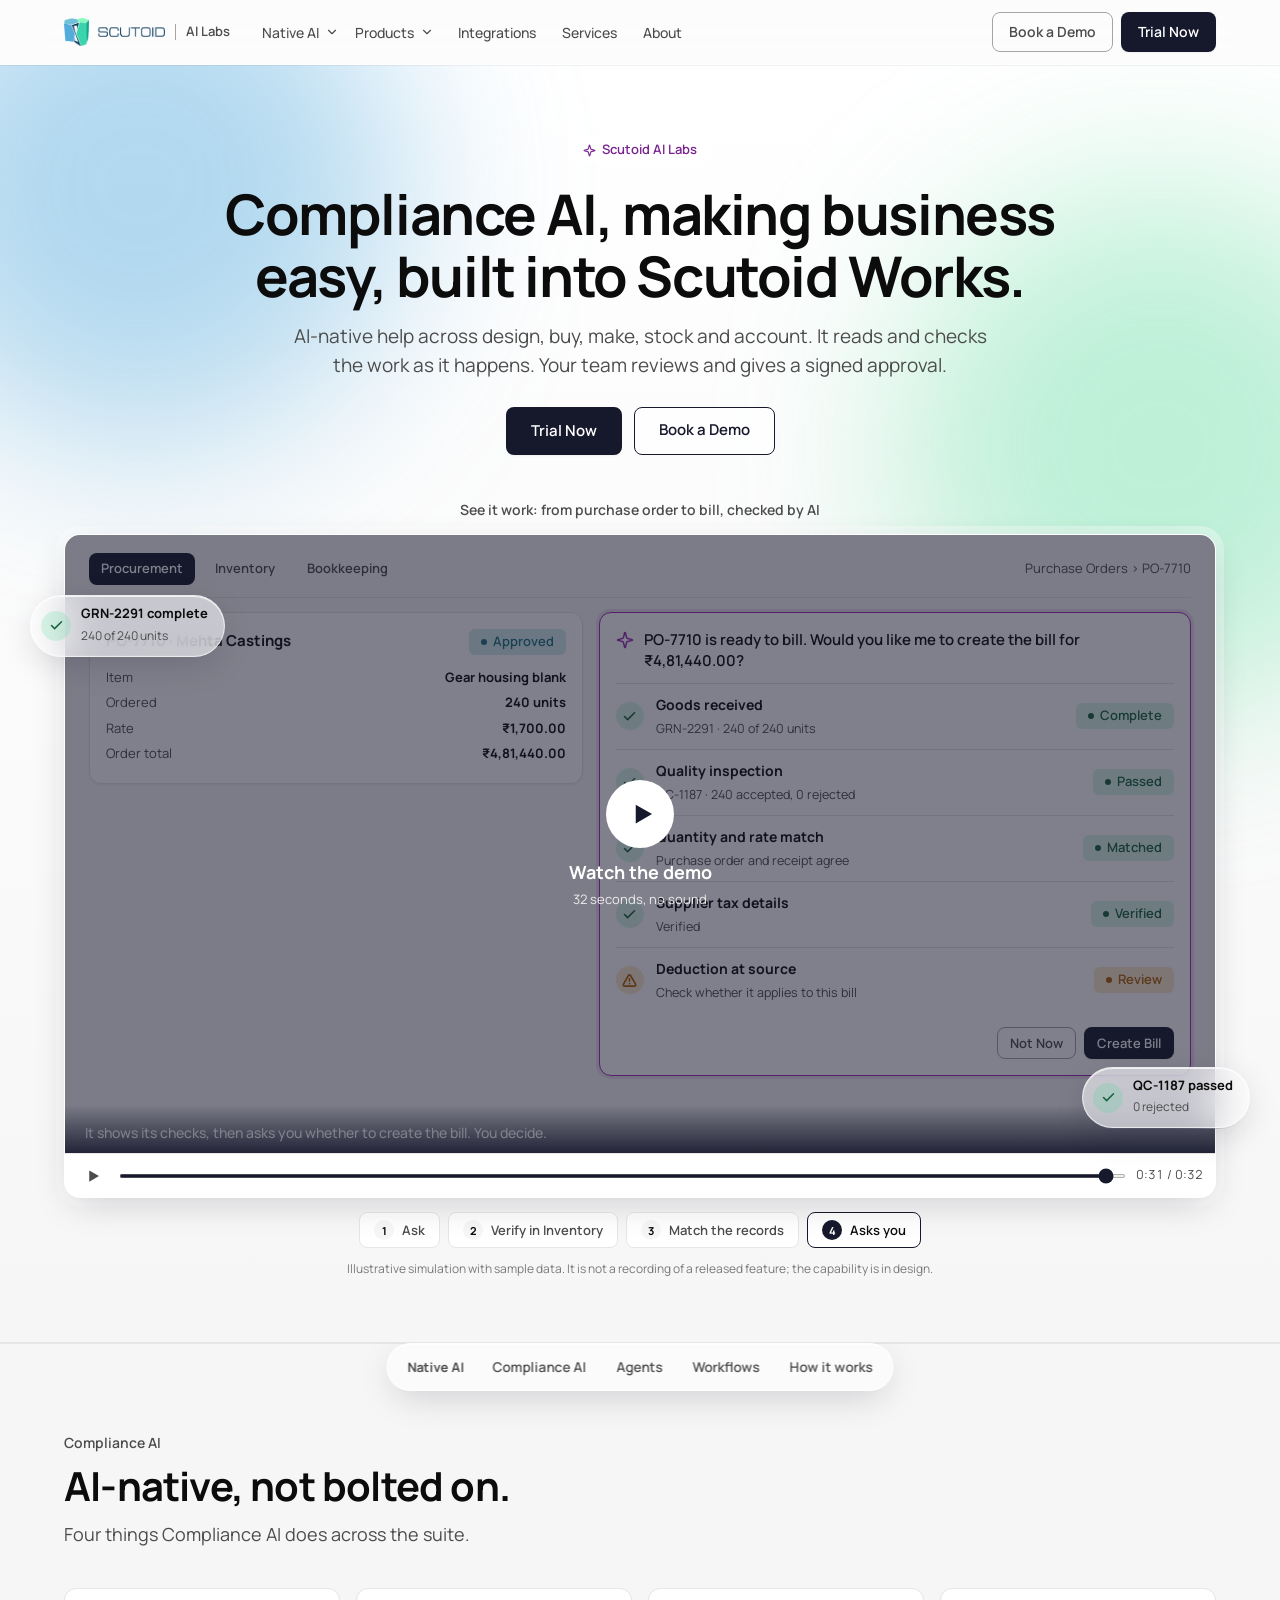
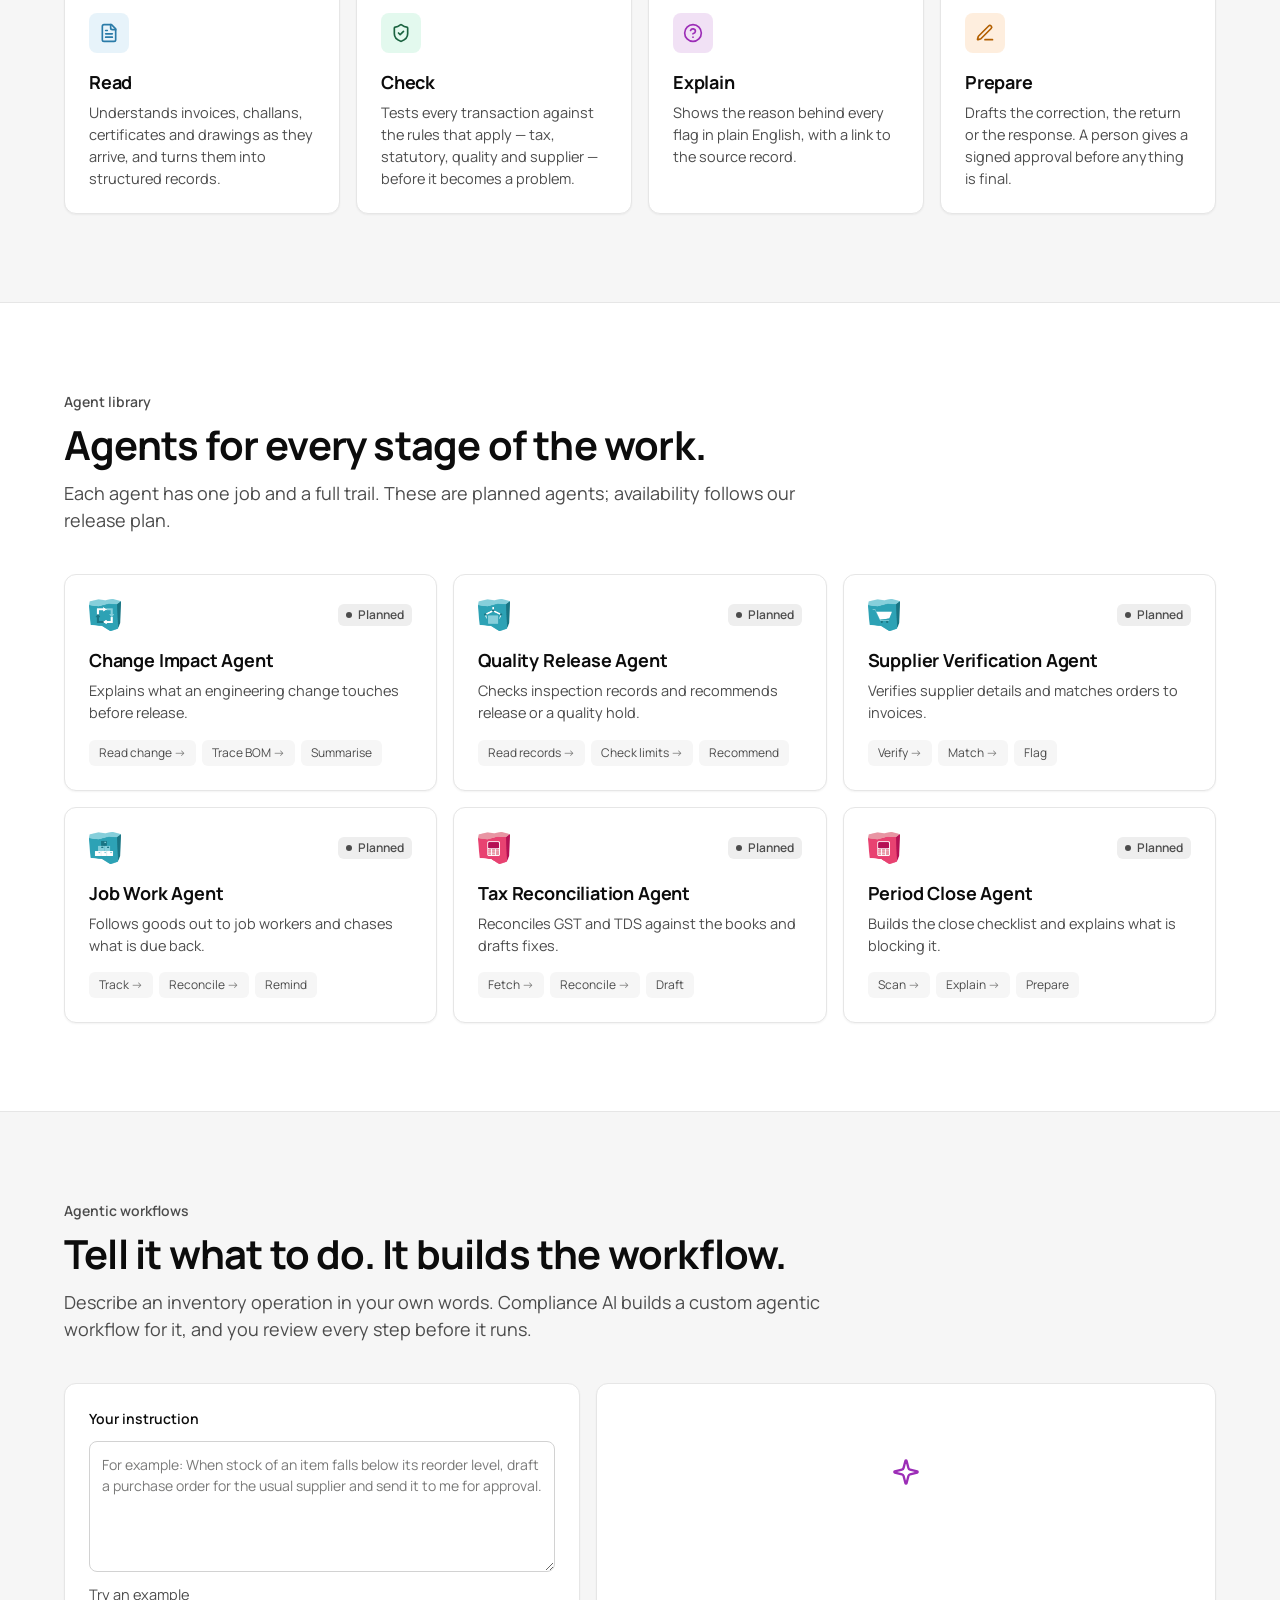
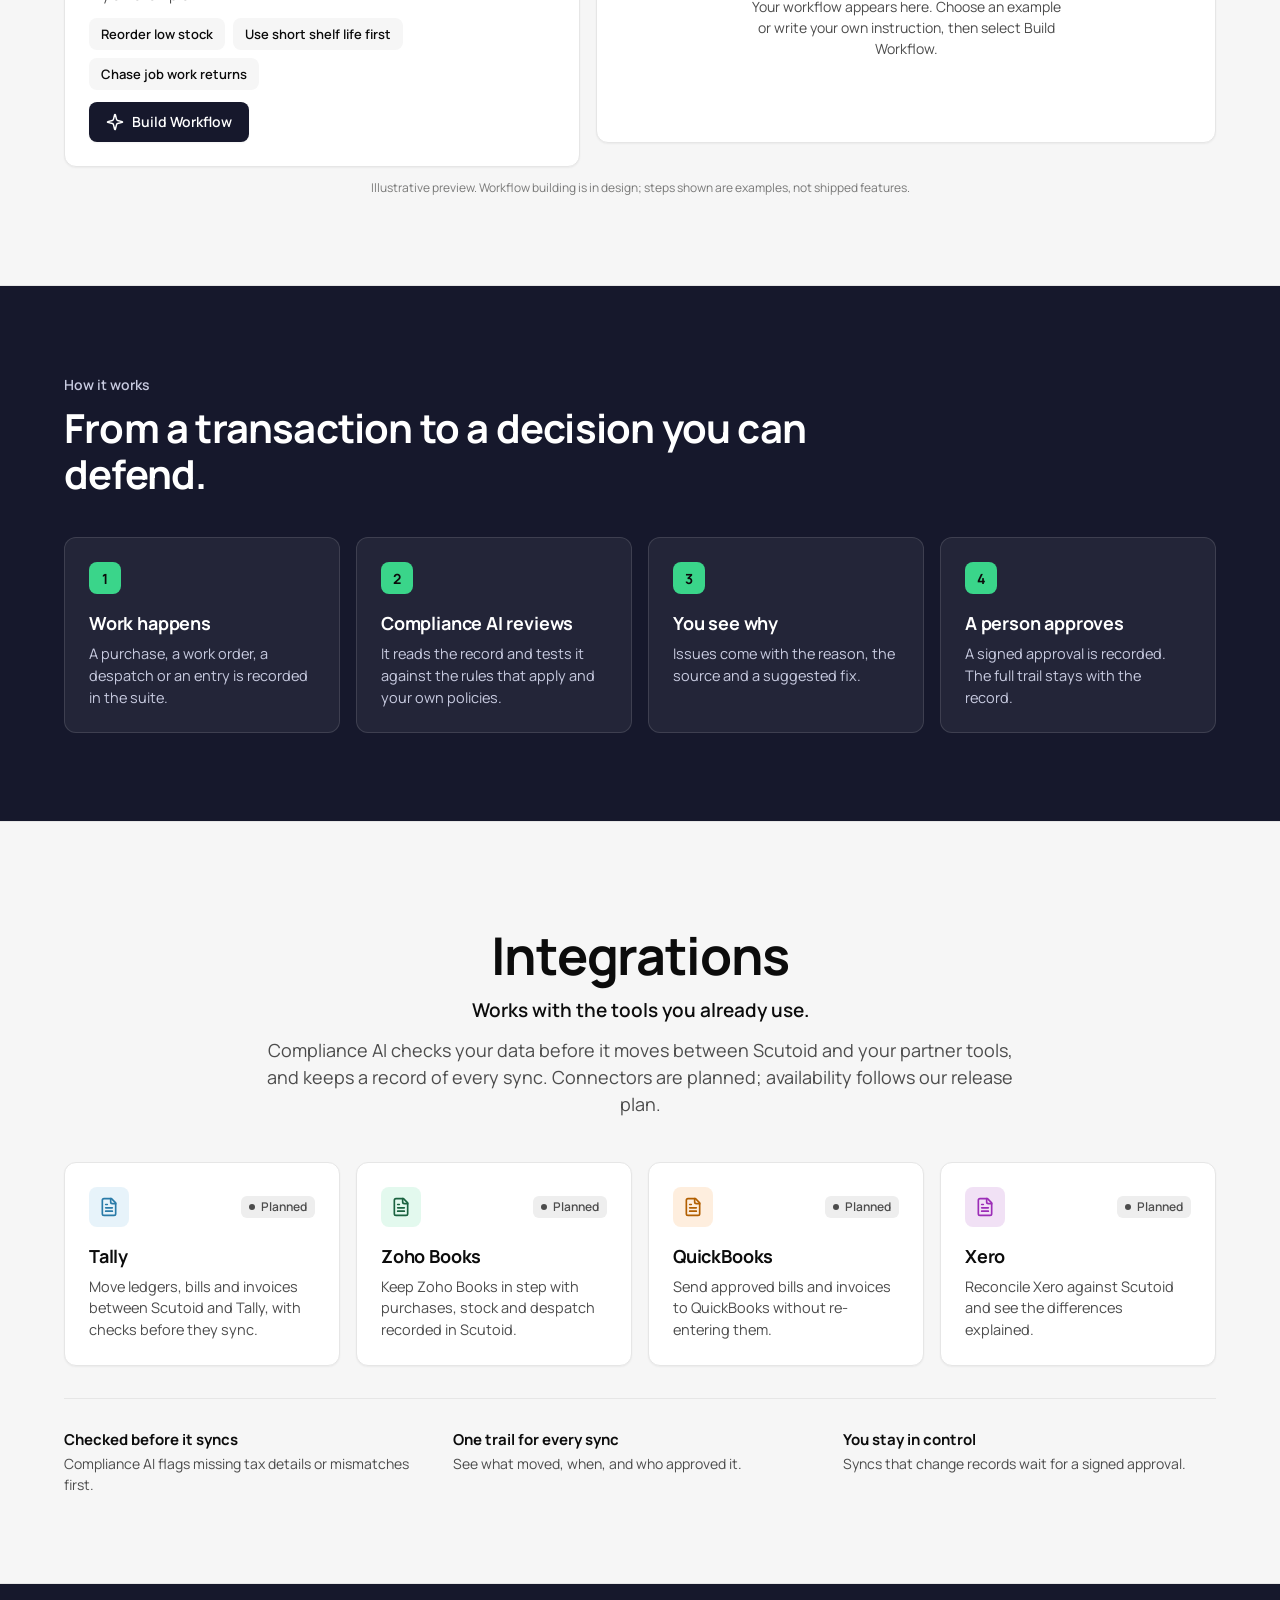
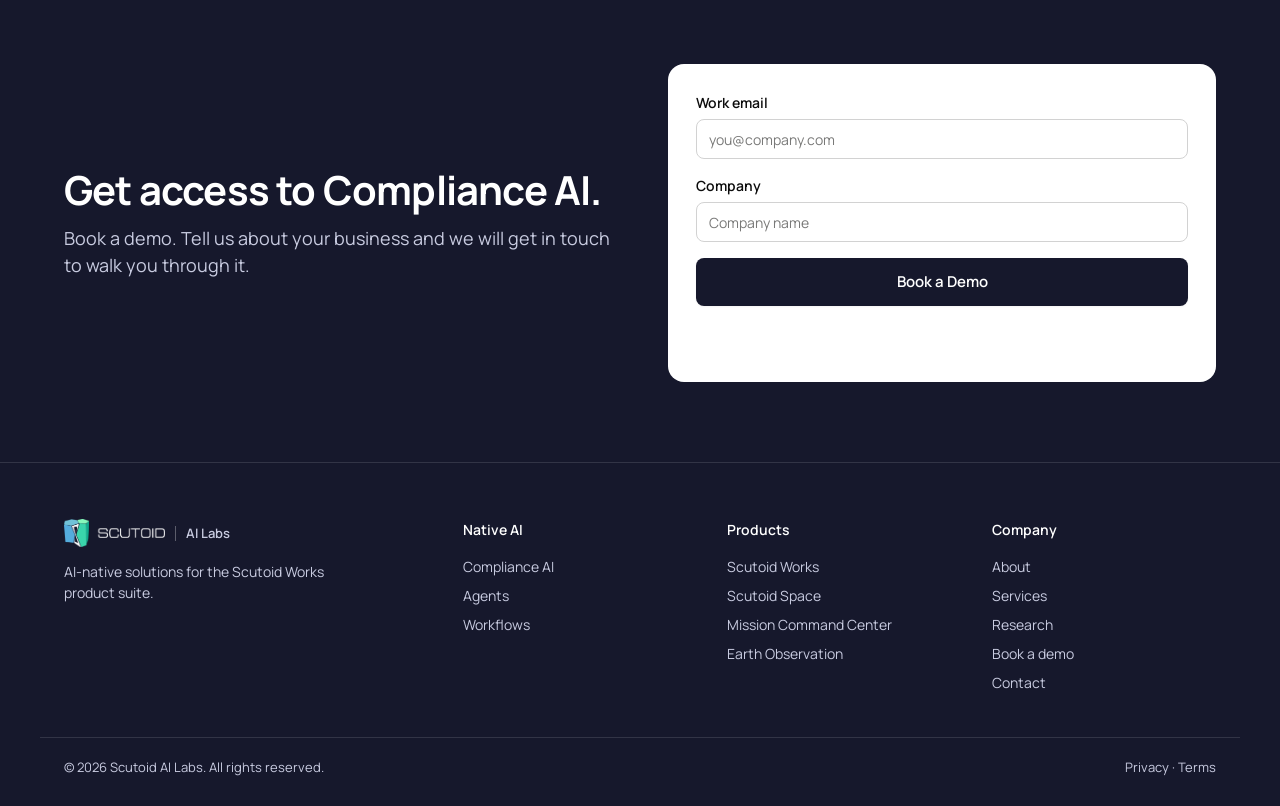
==== index.html @ b2d507e6 "Add Scutoid AI Labs website Static site: home (Native AI), products, about (IT and Accounting Servic" ====
<!DOCTYPE html>
<html lang="en">
<head>
<meta charset="utf-8">
<meta name="viewport" content="width=device-width, initial-scale=1">
<title>Scutoid AI Labs — Compliance AI for Scutoid Works</title>
<meta name="description" content="Scutoid AI Labs builds Compliance AI: AI-native solutions across the Scutoid Works suite — PLM, MES, Procurement, Inventory and Bookkeeping.">
<link rel="icon" href="assets/Scutoid_Favicon.ico">
<link rel="preconnect" href="https://fonts.googleapis.com">
<link rel="preconnect" href="https://fonts.gstatic.com" crossorigin>
<link href="https://fonts.googleapis.com/css2?family=Manrope:wght@400;500;600;700&display=swap" rel="stylesheet">
<link rel="stylesheet" href="styles.css">
</head>
<body>

<!-- Icon sprite (Lucide-style outline, 24px grid, 2px stroke) -->
<svg width="0" height="0" style="position:absolute" aria-hidden="true">
  <symbol id="i-search" viewBox="0 0 24 24"><circle cx="11" cy="11" r="8"/><path d="m21 21-4.3-4.3"/></symbol>
  <symbol id="i-sparkles" viewBox="0 0 24 24"><path d="M9.937 15.5A2 2 0 0 0 8.5 14.063l-6.135-1.582a.5.5 0 0 1 0-.962L8.5 9.936A2 2 0 0 0 9.937 8.5l1.582-6.135a.5.5 0 0 1 .963 0L14.063 8.5A2 2 0 0 0 15.5 9.937l6.135 1.581a.5.5 0 0 1 0 .964L15.5 14.063a2 2 0 0 0-1.437 1.437l-1.582 6.135a.5.5 0 0 1-.963 0z"/></symbol>
  <symbol id="i-sun" viewBox="0 0 24 24"><circle cx="12" cy="12" r="4"/><path d="M12 2v2M12 20v2m-7.07-17.07 1.41 1.41m11.32 11.32 1.41 1.41M2 12h2m16 0h2M6.34 17.66l-1.41 1.41M19.07 4.93l-1.41 1.41"/></symbol>
  <symbol id="i-moon" viewBox="0 0 24 24"><path d="M12 3a6 6 0 0 0 9 9 9 9 0 1 1-9-9Z"/></symbol>
  <symbol id="i-bell" viewBox="0 0 24 24"><path d="M10.268 21a2 2 0 0 0 3.464 0"/><path d="M3.262 15.326A1 1 0 0 0 4 17h16a1 1 0 0 0 .74-1.673C19.41 13.956 18 12.499 18 8A6 6 0 0 0 6 8c0 4.499-1.411 5.956-2.738 7.326"/></symbol>
  <symbol id="i-x" viewBox="0 0 24 24"><path d="M18 6 6 18M6 6l12 12"/></symbol>
  <symbol id="i-expand" viewBox="0 0 24 24"><path d="M15 3h6v6M21 3l-7 7M3 21l7-7M9 21H3v-6"/></symbol>
  <symbol id="i-plus" viewBox="0 0 24 24"><path d="M5 12h14M12 5v14"/></symbol>
  <symbol id="i-download" viewBox="0 0 24 24"><path d="M12 15V3M21 15v4a2 2 0 0 1-2 2H5a2 2 0 0 1-2-2v-4M7 10l5 5 5-5"/></symbol>
  <symbol id="i-chev" viewBox="0 0 24 24"><path d="m6 9 6 6 6-6"/></symbol>
  <symbol id="i-check" viewBox="0 0 24 24"><path d="M20 6 9 17l-5-5"/></symbol>
  <symbol id="i-alert" viewBox="0 0 24 24"><path d="m21.73 18-8-14a2 2 0 0 0-3.48 0l-8 14A2 2 0 0 0 4 21h16a2 2 0 0 0 1.73-3M12 9v4M12 17h.01"/></symbol>
  <symbol id="i-file" viewBox="0 0 24 24"><path d="M15 2H6a2 2 0 0 0-2 2v16a2 2 0 0 0 2 2h12a2 2 0 0 0 2-2V7z"/><path d="M14 2v4a2 2 0 0 0 2 2h4M10 9H8M16 13H8M16 17H8"/></symbol>
  <symbol id="i-shield" viewBox="0 0 24 24"><path d="M20 13c0 5-3.5 7.5-7.66 8.95a1 1 0 0 1-.67-.01C7.5 20.5 4 18 4 13V6a1 1 0 0 1 1-1c2 0 4.5-1.2 6.24-2.72a1.17 1.17 0 0 1 1.52 0C14.51 3.81 17 5 19 5a1 1 0 0 1 1 1z"/><path d="m9 12 2 2 4-4"/></symbol>
  <symbol id="i-help" viewBox="0 0 24 24"><circle cx="12" cy="12" r="10"/><path d="M9.09 9a3 3 0 0 1 5.83 1c0 2-3 3-3 3M12 17h.01"/></symbol>
  <symbol id="i-pen" viewBox="0 0 24 24"><path d="M12 20h9"/><path d="M16.376 3.622a1 1 0 0 1 3.002 3.002L7.368 18.635a2 2 0 0 1-.855.506l-2.872.838a.5.5 0 0 1-.62-.62l.838-2.872a2 2 0 0 1 .506-.854z"/></symbol>
  <symbol id="i-up" viewBox="0 0 24 24"><path d="M7 7h10v10M7 17 17 7"/></symbol>
  <symbol id="i-down" viewBox="0 0 24 24"><path d="m7 7 10 10M17 7v10H7"/></symbol>
</svg>

<a class="skip" href="#main">Skip to content</a>

<header class="nav" id="nav">
  <div class="wrap nav-in">
    <a class="logo" href="index.html" aria-label="Scutoid AI Labs home">
      <img class="logo-light" src="assets/Scutoid_Logo_Light_2.png" alt="Scutoid" height="28">
      <img class="logo-dark" src="assets/Scutoid_Logo_Dark_2.png" alt="" height="28">
      <span class="logo-tag">AI Labs</span>
    </a>
    <nav class="menu" id="menu" aria-label="Primary">
      <div class="has-mega">
        <button class="menu-btn" aria-expanded="false">Native AI <svg class="i"><use href="#i-chev"/></svg></button>
        <div class="mega">
          <div class="wrap mega-in">
            <a class="mega-title" href="index.html#top"><b>Native AI</b><span>Compliance AI, agents and custom workflows built into every Scutoid product.</span></a>
            <a href="index.html#capabilities"><b>Compliance AI</b><span>Read, check, explain and prepare.</span></a>
            <a href="index.html#agents"><b>Agents</b><span>One job each, with a full trail.</span></a>
            <a href="index.html#workflows"><b>Custom workflows</b><span>Describe it. AI builds it.</span></a>
            <a href="index.html#how"><b>How it works</b><span>From a transaction to a signed approval.</span></a>
          </div>
        </div>
      </div>
      <div class="has-mega">
        <button class="menu-btn" aria-expanded="false">Products <svg class="i"><use href="#i-chev"/></svg></button>
        <div class="mega">
          <div class="wrap mega-in mega-products">
            <div class="mega-group">
              <h6><a href="products.html?suite=works">Scutoid Works</a></h6>
              <a href="products.html?suite=works&p=plm"><b>PLM</b><span>Design and engineering change.</span></a>
              <a href="products.html?suite=works&p=mes"><b>MES</b><span>Work orders and the shop floor.</span></a>
              <a href="products.html?suite=works&p=pro"><b>Procurement</b><span>Sourcing and supplier orders.</span></a>
              <a href="products.html?suite=works&p=inv"><b>Inventory</b><span>Batches, stock and despatch.</span></a>
              <a href="products.html?suite=works&p=bk"><b>Bookkeeping</b><span>Books, GST and TDS.</span></a>
            </div>
            <div class="mega-group space">
              <h6><a href="products.html?suite=space">Scutoid Space</a></h6>
              <a href="products.html?suite=space&p=mcc"><b>Mission Command Center</b><span>Plan, command and monitor missions.</span></a>
              <a href="products.html?suite=space&p=eo"><b>Earth Observation</b><span>Turn imagery and data into decisions.</span></a>
            </div>
          </div>
        </div>
      </div>
      <a href="index.html#integrations">Integrations</a>
      <a href="about.html#services">Services</a>
      <a href="about.html">About</a>
    </nav>
    <div class="nav-cta">
      <a class="btn btn-t4" href="index.html#early-access">Book a Demo</a>
      <a class="btn btn-t1" href="login.html">Trial Now</a>
      <button class="burger" id="burger" aria-label="Open menu" aria-expanded="false"><span></span><span></span><span></span></button>
    </div>
  </div>
</header>
<main id="main">
<!-- HERO -->
<section class="hero" id="top">
  <div class="wrap hero-copy">
    <span class="badge purple"><svg class="i"><use href="#i-sparkles"/></svg>Scutoid AI Labs</span>
    <h1>Compliance AI, making business easy, built into Scutoid Works.</h1>
    <p class="lead">AI-native help across design, buy, make, stock and account. It reads and checks the work as it happens. Your team reviews and gives a signed approval.</p>
    <div class="actions">
      <a class="btn btn-t1 lg" href="login.html">Trial Now</a>
      <a class="btn btn-t2 lg" href="#early-access">Book a Demo</a>
    </div>
  </div>


  <div class="wrap hero-video" id="video">
    <div class="vid-float vf1 glass" aria-hidden="true"><span class="cdot"><svg class="i"><use href="#i-check"/></svg></span><div><b>GRN-2291 complete</b><small>240 of 240 units</small></div></div>
    <div class="vid-float vf2 glass" aria-hidden="true"><span class="cdot"><svg class="i"><use href="#i-check"/></svg></span><div><b>QC-1187 passed</b><small>0 rejected</small></div></div>
    <p class="vid-label">See it work: from purchase order to bill, checked by AI</p>
    <div class="vid" id="vid">
      <div class="vid-stage" id="vidStage"></div>
      <button class="vid-big" id="vidBig" type="button" aria-label="Play the demo"><span class="vid-playicon"><svg viewBox="0 0 24 24"><path d="M7 4.5v15l13-7.5z" fill="currentColor"/></svg></span><b>Watch the demo</b><small>32 seconds, no sound</small></button>
      <div class="vid-cap" id="vidCap" aria-live="polite"></div>
      <div class="vid-bar">
        <button class="ib" id="vidPlay" type="button" aria-label="Play"></button>
        <input type="range" id="vidSeek" min="0" max="320" value="0" step="1" aria-label="Seek through the demo">
        <span class="vid-time" id="vidTime">0:00 / 0:32</span>
      </div>
    </div>
    <div class="vid-chaps" id="vidChaps" aria-label="Chapters"></div>
    <p class="caption">Illustrative simulation with sample data. It is not a recording of a released feature; the capability is in design.</p>
  </div>
</section>

<div class="native-ai" id="native-ai">
<div class="subnav flush" id="aiNav">
  <div class="wrap subnav-in">
    <span class="subnav-suite">Native AI</span>
    <nav class="sn-products" id="aiTabs" aria-label="Sections">
      <button type="button" data-t="capabilities">Compliance AI</button>
      <button type="button" data-t="agents">Agents</button>
      <button type="button" data-t="workflows">Workflows</button>
      <button type="button" data-t="how">How it works</button>
    </nav>
  </div>
</div>

<!-- CAPABILITIES -->
<section class="section alt" id="capabilities">
  <div class="wrap">
    <div class="head">
      <p class="label">Compliance AI</p>
      <h2>AI-native, not bolted on.</h2>
      <p class="sub">Four things Compliance AI does across the suite.</p>
    </div>
    <div class="grid4">
      <article class="card pad"><div class="tile blue"><svg class="i"><use href="#i-file"/></svg></div><h3>Read</h3><p>Understands invoices, challans, certificates and drawings as they arrive, and turns them into structured records.</p></article>
      <article class="card pad"><div class="tile green"><svg class="i"><use href="#i-shield"/></svg></div><h3>Check</h3><p>Tests every transaction against the rules that apply — tax, statutory, quality and supplier — before it becomes a problem.</p></article>
      <article class="card pad"><div class="tile purple"><svg class="i"><use href="#i-help"/></svg></div><h3>Explain</h3><p>Shows the reason behind every flag in plain English, with a link to the source record.</p></article>
      <article class="card pad"><div class="tile orange"><svg class="i"><use href="#i-pen"/></svg></div><h3>Prepare</h3><p>Drafts the correction, the return or the response. A person gives a signed approval before anything is final.</p></article>
    </div>
  </div>
</section>

<!-- AGENTS -->
<section class="section" id="agents">
  <div class="wrap">
    <div class="head">
      <p class="label">Agent library</p>
      <h2>Agents for every stage of the work.</h2>
      <p class="sub">Each agent has one job and a full trail. These are planned agents; availability follows our release plan.</p>
    </div>
    <div class="grid3">
      <article class="card pad agent"><div class="agent-top"><img src="assets/1.PLM.png" alt="" width="32" height="32"><span class="badge neutral dot">Planned</span></div><h3>Change Impact Agent</h3><p>Explains what an engineering change touches before release.</p><div class="steps-mini"><i>Read change</i><i>Trace BOM</i><i>Summarise</i></div></article>
      <article class="card pad agent"><div class="agent-top"><img src="assets/1.MES_Manufactoring.png" alt="" width="32" height="32"><span class="badge neutral dot">Planned</span></div><h3>Quality Release Agent</h3><p>Checks inspection records and recommends release or a quality hold.</p><div class="steps-mini"><i>Read records</i><i>Check limits</i><i>Recommend</i></div></article>
      <article class="card pad agent"><div class="agent-top"><img src="assets/1.Procurement.png" alt="" width="32" height="32"><span class="badge neutral dot">Planned</span></div><h3>Supplier Verification Agent</h3><p>Verifies supplier details and matches orders to invoices.</p><div class="steps-mini"><i>Verify</i><i>Match</i><i>Flag</i></div></article>
      <article class="card pad agent"><div class="agent-top"><img src="assets/1.Inventory.png" alt="" width="32" height="32"><span class="badge neutral dot">Planned</span></div><h3>Job Work Agent</h3><p>Follows goods out to job workers and chases what is due back.</p><div class="steps-mini"><i>Track</i><i>Reconcile</i><i>Remind</i></div></article>
      <article class="card pad agent"><div class="agent-top"><img src="assets/2.Books.png" alt="" width="32" height="32"><span class="badge neutral dot">Planned</span></div><h3>Tax Reconciliation Agent</h3><p>Reconciles GST and TDS against the books and drafts fixes.</p><div class="steps-mini"><i>Fetch</i><i>Reconcile</i><i>Draft</i></div></article>
      <article class="card pad agent"><div class="agent-top"><img src="assets/2.Books.png" alt="" width="32" height="32"><span class="badge neutral dot">Planned</span></div><h3>Period Close Agent</h3><p>Builds the close checklist and explains what is blocking it.</p><div class="steps-mini"><i>Scan</i><i>Explain</i><i>Prepare</i></div></article>
    </div>
  </div>
</section>


<!-- WORKFLOW BUILDER -->
<section class="section alt" id="workflows">
  <div class="wrap">
    <div class="head">
      <p class="label">Agentic workflows</p>
      <h2>Tell it what to do. It builds the workflow.</h2>
      <p class="sub">Describe an inventory operation in your own words. Compliance AI builds a custom agentic workflow for it, and you review every step before it runs.</p>
    </div>
    <div class="wf">
      <div class="card pad wf-in">
        <label class="fld" for="wfText">Your instruction</label>
        <textarea id="wfText" rows="5" placeholder="For example: When stock of an item falls below its reorder level, draft a purchase order for the usual supplier and send it to me for approval."></textarea>
        <p class="wf-hint">Try an example</p>
        <div class="wf-chips" id="wfChips">
          <button type="button" class="chip-btn" data-i="0">Reorder low stock</button>
          <button type="button" class="chip-btn" data-i="1">Use short shelf life first</button>
          <button type="button" class="chip-btn" data-i="2">Chase job work returns</button>
        </div>
        <button class="btn t1" type="button" id="wfBuild"><svg class="i"><use href="#i-sparkles"/></svg>Build Workflow</button>
      </div>
      <div class="card pad wf-out" id="wfOut" aria-live="polite">
        <div class="wf-empty"><svg class="i"><use href="#i-sparkles"/></svg><p>Your workflow appears here. Choose an example or write your own instruction, then select Build Workflow.</p></div>
      </div>
    </div>
    <p class="caption">Illustrative preview. Workflow building is in design; steps shown are examples, not shipped features.</p>
  </div>
</section>


<!-- HOW -->
<section class="section navy" id="how">
  <div class="wrap">
    <div class="head">
      <p class="label">How it works</p>
      <h2>From a transaction to a decision you can defend.</h2>
    </div>
    <ol class="steps">
      <li><b>1</b><h3>Work happens</h3><p>A purchase, a work order, a despatch or an entry is recorded in the suite.</p></li>
      <li><b>2</b><h3>Compliance AI reviews</h3><p>It reads the record and tests it against the rules that apply and your own policies.</p></li>
      <li><b>3</b><h3>You see why</h3><p>Issues come with the reason, the source and a suggested fix.</p></li>
      <li><b>4</b><h3>A person approves</h3><p>A signed approval is recorded. The full trail stays with the record.</p></li>
    </ol>
  </div>
</section>
</div>

<!-- INTEGRATIONS -->
<section class="section alt" id="integrations">
  <div class="wrap">
    <div class="head head-title">
      <h2>Integrations</h2>
      <p class="tagline">Works with the tools you already use.</p>
      <p class="sub">Compliance AI checks your data before it moves between Scutoid and your partner tools, and keeps a record of every sync. Connectors are planned; availability follows our release plan.</p>
    </div>
    <div class="grid4">
      <article class="card pad int"><div class="int-top"><div class="tile blue"><svg class="i"><use href="#i-file"/></svg></div><span class="badge neutral dot">Planned</span></div><h3>Tally</h3><p>Move ledgers, bills and invoices between Scutoid and Tally, with checks before they sync.</p></article>
      <article class="card pad int"><div class="int-top"><div class="tile green"><svg class="i"><use href="#i-file"/></svg></div><span class="badge neutral dot">Planned</span></div><h3>Zoho Books</h3><p>Keep Zoho Books in step with purchases, stock and despatch recorded in Scutoid.</p></article>
      <article class="card pad int"><div class="int-top"><div class="tile orange"><svg class="i"><use href="#i-file"/></svg></div><span class="badge neutral dot">Planned</span></div><h3>QuickBooks</h3><p>Send approved bills and invoices to QuickBooks without re-entering them.</p></article>
      <article class="card pad int"><div class="int-top"><div class="tile purple"><svg class="i"><use href="#i-file"/></svg></div><span class="badge neutral dot">Planned</span></div><h3>Xero</h3><p>Reconcile Xero against Scutoid and see the differences explained.</p></article>
    </div>
    <div class="grid3 int-points">
      <div><b>Checked before it syncs</b><p>Compliance AI flags missing tax details or mismatches first.</p></div>
      <div><b>One trail for every sync</b><p>See what moved, when, and who approved it.</p></div>
      <div><b>You stay in control</b><p>Syncs that change records wait for a signed approval.</p></div>
    </div>
  </div>
</section>

<!-- CTA -->
<section class="cta" id="early-access">
  <div class="wrap cta-in">
    <div>
      <h2>Get access to Compliance AI.</h2>
      <p>Book a demo. Tell us about your business and we will get in touch to walk you through it.</p>
    </div>
    <form class="form" id="form" novalidate>
      <label>Work email<input type="email" name="email" placeholder="you@company.com" required></label>
      <label>Company<input type="text" name="company" placeholder="Company name" required></label>
      <button class="btn t1 lg" type="submit">Book a Demo</button>
      <p class="form-msg" id="formMsg" role="status"></p>
    </form>
  </div>
</section>


</main>
<footer class="footer" id="contact">
  <div class="wrap foot-grid">
    <div>
      <a class="logo" href="index.html"><img src="assets/Scutoid_Logo_Dark_2.png" alt="Scutoid" height="28"><span class="logo-tag">AI Labs</span></a>
      <p class="foot-note">AI-native solutions for the Scutoid Works product suite.</p>
    </div>
    <div><h5>Native AI</h5><a href="index.html#capabilities">Compliance AI</a><a href="index.html#agents">Agents</a><a href="index.html#workflows">Workflows</a></div>
    <div><h5>Products</h5><a href="products.html?suite=works">Scutoid Works</a><a href="products.html?suite=space">Scutoid Space</a><a href="products.html?suite=space&p=mcc">Mission Command Center</a><a href="products.html?suite=space&p=eo">Earth Observation</a></div>
    <div><h5>Company</h5><a href="about.html">About</a><a href="about.html#services">Services</a><a href="about.html#research">Research</a><a href="index.html#early-access">Book a demo</a><a href="mailto:hello@scutoid.ai">Contact</a></div>
  </div>
  <div class="wrap foot-base"><span>© 2026 Scutoid AI Labs. All rights reserved.</span><span>Privacy · Terms</span></div>
</footer>
<script src="site.js"></script>
<script src="home.js"></script>
</body>
</html>
---- styles.css ----
/* Scutoid design system tokens — from Application Guidelines (STYLE_GUIDE v2.0.2, color-tokens.md) */
:root,.app{
  --brand:#2DA2B5; --brand-dark:#24818F; --brand-light:#81C7D3; --brand-fg:#0C0C0C;
  --bg:#F6F6F6; --card:#FFFFFF; --fg:#0C0C0C; --muted-fg:#4C4C4C; --subtle:#797978; --icon:#4C4C4C;
  --border:#E6E6E6; --input:#D2D2D2; --muted:#F6F6F6; --accent:#F2F2F2; --header-band:#E8E8E8;
  --primary:#16182C; --primary-hover:#23263F; --primary-fg:#fff; --primary-soft:rgba(22,24,44,.04);
  --ring:#082839; --selected:rgba(84,172,221,.12); --link:#16182C; --link-hover:#0C0C0C;
  --outline-border:#A5A5A5; --outline-fg:#4C4C4C; --outline-hover:#F6F6F6; --secondary:#F6F6F6; --secondary-hover:#EEEEEE;
  --sidebar:#16182C; --topbar:#FFFFFF; --pill:#EEEEEE; --drawer-h:#16182C; --drawer-fg:#fff;
  --destructive:#C62828; --success:#1B6340; --success-bright:#3AD58A; --warning:#F58A16; --info:#54ACDD;
  --navy:#16182C; --dark-blue:#082839; --blue:#54ACDD; --green:#3AD58A; --purple:#9C2DB7; --orange:#F58A16; --pink:#E84271;
  --shadow-xs:0 1px 2px rgb(0 0 0/.05);
  /* chip tones */
  --c-neutral-bg:#EEEEEE;--c-neutral-fg:#4C4C4C; --c-orange-bg:#FDE8D0;--c-orange-fg:#B25F00;
  --c-teal-bg:#D5ECF0;--c-teal-fg:#1F7482; --c-blue-bg:rgba(84,172,221,.2);--c-blue-fg:#082839;
  --c-green-bg:rgba(58,213,138,.18);--c-green-fg:#1B6340; --c-red-bg:#FFEBEE;--c-red-fg:#C62828;
  --c-purple-bg:#EBD5F1;--c-purple-fg:#7A2491; --c-pink-bg:#FAD9E3;--c-pink-fg:#C73660; --c-yellow-bg:#FFFACC;--c-yellow-fg:#665C00;
}
:root[data-theme=dark],.app.dark{
  --bg:#131313; --card:#1F1F1F; --fg:#fff; --muted-fg:#A5A5A5; --subtle:#6E6E6E; --icon:#D2D2D2;
  --border:rgb(255 255 255/.10); --input:rgb(255 255 255/.14); --muted:#191919; --accent:#2E2E2E; --header-band:rgb(255 255 255/.08);
  --primary:var(--brand); --primary-hover:var(--brand-dark); --primary-fg:var(--brand-fg); --primary-soft:color-mix(in srgb,var(--brand) 10%,transparent);
  --ring:var(--brand); --selected:color-mix(in srgb,var(--brand) 15%,transparent); --link:var(--brand-light); --link-hover:var(--brand);
  --outline-border:#4C4C4C; --outline-fg:#A5A5A5; --outline-hover:#2E2E2E; --secondary:#191919; --secondary-hover:color-mix(in srgb,var(--brand) 10%,transparent);
  --sidebar:#1F1F1F; --topbar:#131313; --pill:#1F1F1F; --drawer-h:var(--brand); --drawer-fg:var(--brand-fg);
  --destructive:#EF5350; --success:#3AD58A;
  --c-neutral-bg:#3A3A3A;--c-neutral-fg:#D2D2D2; --c-orange-bg:#4A341D;--c-orange-fg:#F58A16;
  --c-teal-bg:#22393D;--c-teal-fg:#2DA2B5; --c-blue-bg:rgba(84,172,221,.22);--c-blue-fg:#54ACDD;
  --c-green-bg:#1D3A2A;--c-green-fg:#3AD58A; --c-red-bg:#47262F;--c-red-fg:#EF5350;
  --c-purple-bg:#38223D;--c-purple-fg:#C481D4; --c-pink-bg:#47262F;--c-pink-fg:#F18EAA; --c-yellow-bg:#4C4719;--c-yellow-fg:#FFE600;
}

*{box-sizing:border-box;margin:0;padding:0}
html{scroll-behavior:smooth;scroll-padding-top:132px}
body{font-family:'Manrope',-apple-system,BlinkMacSystemFont,'Segoe UI',Roboto,sans-serif;color:var(--fg);background:var(--bg);line-height:1.5;-webkit-font-smoothing:antialiased;font-size:16px}
a{color:inherit;text-decoration:none}
ul,ol{list-style:none}
img{display:block;max-width:100%}
button,input{font-family:inherit}
.wrap{max-width:1200px;margin:0 auto;padding:0 24px}
.skip{position:absolute;left:-999px;top:8px;background:var(--navy);color:#fff;padding:8px 14px;border-radius:8px;z-index:100}
.skip:focus{left:8px}
:focus-visible{outline:2px solid var(--ring);outline-offset:2px}
.i{width:18px;height:18px;fill:none;stroke:currentColor;stroke-width:2;stroke-linecap:round;stroke-linejoin:round;flex:none}

/* ---------- Buttons (tier ladder) ---------- */
.btn{display:inline-flex;align-items:center;justify-content:center;gap:8px;height:40px;padding:0 16px;border-radius:8px;border:1px solid transparent;font-weight:600;font-size:14px;line-height:1.25;cursor:pointer;transition:background .15s,border-color .15s,color .15s;white-space:nowrap;background:none;color:inherit}
.btn.lg{height:48px;padding:0 24px;font-size:15px}
.btn:disabled{opacity:.5;pointer-events:none}
.t1,.btn-t1{background:var(--primary);color:var(--primary-fg);box-shadow:var(--shadow-xs)}
.t1:hover,.btn-t1:hover{background:var(--primary-hover)}
.t2,.btn-t2{border-color:var(--primary);color:var(--primary)}
.t2:hover,.btn-t2:hover{background:var(--primary-soft)}
.t3,.btn-t3{background:var(--secondary);color:var(--fg)}
.t3:hover,.btn-t3:hover{background:var(--secondary-hover)}
.t4,.btn-t4{border-color:var(--outline-border);color:var(--outline-fg)}
.t4:hover,.btn-t4:hover{background:var(--outline-hover);border-color:var(--outline-fg)}
.btn.sm{height:32px;padding:0 12px;font-size:13px}
.inline,.link{color:var(--link);font-weight:500;font-size:14px;text-decoration:underline;text-underline-offset:3px;text-decoration-thickness:1px}
.inline:hover,.link:hover{color:var(--link-hover);text-decoration-thickness:2px}
.link{font-size:15px}
.ib{width:32px;height:32px;border-radius:8px;border:0;background:none;color:var(--icon);display:grid;place-items:center;cursor:pointer}
.ib:hover{background:var(--accent)}

/* ---------- Badges ---------- */
.badge{display:inline-flex;align-items:center;gap:6px;height:22px;padding:0 8px;border-radius:6px;font-size:12px;font-weight:600;white-space:nowrap;background:var(--c-neutral-bg);color:var(--c-neutral-fg)}
.badge .i{width:13px;height:13px}
.badge.dot::before{content:"";width:6px;height:6px;border-radius:50%;background:currentColor}
.badge.neutral{background:var(--c-neutral-bg);color:var(--c-neutral-fg)}
.badge.orange{background:var(--c-orange-bg);color:var(--c-orange-fg)}
.badge.teal{background:var(--c-teal-bg);color:var(--c-teal-fg)}
.badge.blue{background:var(--c-blue-bg);color:var(--c-blue-fg)}
.badge.green{background:var(--c-green-bg);color:var(--c-green-fg)}
.badge.red{background:var(--c-red-bg);color:var(--c-red-fg)}
.badge.purple{background:var(--c-purple-bg);color:var(--c-purple-fg)}
.badge.pink{background:var(--c-pink-bg);color:var(--c-pink-fg)}
.badge.yellow{background:var(--c-yellow-bg);color:var(--c-yellow-fg)}
.badge.outline{background:transparent;border:1px solid var(--border);color:var(--fg)}
.badge.outline.up{color:var(--success)}

/* ---------- Cards ---------- */
.card{background:var(--card);border:1px solid var(--border);border-radius:12px;box-shadow:var(--shadow-xs)}
.pad{padding:24px}
.tile{width:40px;height:40px;border-radius:8px;display:grid;place-items:center}
.tile.sm{width:36px;height:36px}
.tile .i{width:20px;height:20px}
.tile.blue{background:rgba(84,172,221,.14);color:#2a7ba8}
.tile.green{background:rgba(58,213,138,.14);color:var(--success)}
.tile.purple{background:rgba(156,45,183,.14);color:var(--purple)}
.tile.orange{background:rgba(245,138,22,.14);color:#B25F00}

/* ---------- Nav ---------- */
.nav{position:sticky;top:0;z-index:50;background:var(--topbar);border-bottom:1px solid var(--border)}
.nav-in{display:flex;align-items:center;gap:28px;height:64px}
.logo{display:flex;align-items:center;gap:10px}
.logo img{height:28px;width:auto}
.logo-tag{font-size:13px;font-weight:600;color:var(--muted-fg);border-left:1px solid var(--outline-border);padding-left:10px;line-height:1.2}
.menu{display:flex;align-items:center;gap:2px;flex:1}
.menu>a,.menu-btn{display:inline-flex;align-items:center;gap:6px;border:0;background:none;font-size:14px;font-weight:500;color:var(--muted-fg);padding:8px 12px;border-radius:8px;cursor:pointer}
.menu>a:hover,.menu-btn:hover,.has-mega.open .menu-btn{background:var(--accent);color:var(--fg)}
.menu-btn .i{width:14px;height:14px}
.has-mega{position:static}
.mega{position:absolute;left:0;right:0;top:100%;background:var(--card);border-bottom:1px solid var(--border);box-shadow:0 16px 32px -16px rgb(0 0 0/.18);opacity:0;visibility:hidden;transform:translateY(4px);transition:.15s}
.has-mega.open .mega{opacity:1;visibility:visible;transform:none}
.mega-in{display:grid;grid-template-columns:1.3fr repeat(4,1fr);gap:8px;padding-top:24px;padding-bottom:28px}
.mega-in>a{display:flex;flex-direction:column;gap:2px;padding:12px 14px;border-radius:8px}
.mega-in>a:hover{background:var(--accent)}
.mega-in>a b{font-size:14px;font-weight:600}
.mega-in>a span{font-size:13px;color:var(--muted-fg)}
.mega-intro{padding-right:24px}
.mega-intro h4{font-size:18px;font-weight:700;margin-bottom:6px}
.mega-intro p{font-size:14px;color:var(--muted-fg);margin-bottom:10px}
.nav-cta{display:flex;gap:8px;align-items:center}
.burger{display:none;width:40px;height:40px;border:0;background:none;flex-direction:column;gap:5px;align-items:center;justify-content:center;cursor:pointer}
.burger span{width:20px;height:2px;background:var(--fg)}

/* ---------- Hero ---------- */
.hero{background:linear-gradient(180deg,var(--card) 0%,var(--bg) 100%);padding:72px 0 64px;border-bottom:1px solid var(--border)}
.hero-copy{text-align:center;display:flex;flex-direction:column;align-items:center;margin-bottom:44px}
h1{font-size:clamp(34px,5vw,56px);line-height:1.1;letter-spacing:-.025em;font-weight:700;margin:20px 0 16px;max-width:860px}
.lead{font-size:19px;color:var(--muted-fg);max-width:700px}
.actions{display:flex;gap:12px;margin-top:28px;flex-wrap:wrap;justify-content:center}
.label{font-size:14px;font-weight:600;color:var(--muted-fg);margin-bottom:10px}
.hero .badge{height:26px;padding:0 12px;font-size:13px}

.try{display:flex;justify-content:space-between;align-items:center;gap:16px;margin-bottom:14px;flex-wrap:wrap}
.try p{font-size:14px;color:var(--muted-fg)}
.try b{color:var(--fg)}
.seg{display:inline-flex;background:var(--muted);border:1px solid var(--border);border-radius:8px;padding:3px;gap:2px}
.seg button{display:inline-flex;align-items:center;gap:6px;border:0;background:none;color:var(--muted-fg);font-size:13px;font-weight:600;padding:6px 12px;border-radius:6px;cursor:pointer}
.seg button[aria-selected=true]{background:var(--card);color:var(--fg);box-shadow:0 1px 3px rgb(0 0 0/.12)}
.caption{font-size:12px;color:var(--subtle);margin-top:12px;text-align:center}

/* ---------- Mini application ---------- */
.frame{border:1px solid var(--border);border-radius:16px;overflow:hidden;box-shadow:0 24px 60px -24px rgb(22 24 44/.35)}
#app{display:flex;height:660px;background:var(--bg);color:var(--fg);font-size:13px;position:relative}
.rail{width:64px;flex:none;background:var(--sidebar);display:flex;flex-direction:column;align-items:center;padding:12px 0;gap:6px}
.rail .mark{width:34px;height:34px;object-fit:contain;margin:2px 0 10px}
.rail button{width:48px;border:0;background:none;border-radius:10px;padding:6px 0 5px;display:flex;flex-direction:column;align-items:center;gap:3px;cursor:pointer;color:#fff;font-size:10px;font-weight:500}
.rail button img{width:26px;height:26px;object-fit:contain}
.rail button:hover{background:rgb(255 255 255/.1)}
.rail button[aria-current=true]{background:rgb(255 255 255/.2)}
.rail button:focus-visible{outline-color:#fff;outline-offset:-2px}
.main{flex:1;min-width:0;display:flex;flex-direction:column;position:relative;overflow:hidden}
.tb{height:52px;flex:none;background:var(--topbar);border-bottom:1px solid var(--border);display:flex;align-items:center;justify-content:space-between;padding:0 16px}
.crumb{display:flex;gap:8px;align-items:center;color:var(--muted-fg);font-size:13px}
.crumb b{color:var(--fg);font-size:16px;font-weight:700}
.crumb i{font-style:normal}
.pill-cluster{display:flex;gap:2px;background:var(--pill);border-radius:8px;padding:2px}
.ib.ai{color:var(--purple)}
.app.dark .ib.ai{color:#C481D4}
.content{flex:1;min-height:0;padding:12px 16px 12px;display:flex;flex-direction:column;gap:12px;overflow:hidden}
.kpis{display:grid;grid-template-columns:repeat(3,1fr);gap:12px}
.kpi{background:var(--card);border:1px solid var(--border);border-radius:12px;padding:12px 16px;box-shadow:var(--shadow-xs)}
.kpi-top{display:flex;justify-content:space-between;align-items:flex-start;color:var(--muted-fg);font-size:13px}
.kpi strong{display:block;font-size:22px;font-weight:700;line-height:1.2;margin:2px 0 6px;font-variant-numeric:tabular-nums;color:var(--fg)}
.kpi-foot{display:flex;gap:8px;align-items:center}
.kpi-foot small{font-size:12px;color:var(--muted-fg)}
.badge.outline.down{color:var(--destructive)}
.fbar{display:flex;align-items:center;gap:8px;padding:10px 12px}
.grow{flex:1}
.sel{display:inline-flex;align-items:center;gap:8px;height:36px;padding:0 12px;border:0;background:var(--muted);border-radius:8px;font-size:13px;color:var(--fg);cursor:pointer;min-width:150px;justify-content:space-between}
.sel .i{width:14px;height:14px;opacity:.5}
.fbar .btn,.ttool+* .btn{height:36px}
.split{flex:1;min-height:0;display:flex;gap:12px}
.tcard{flex:1;min-width:0;display:flex;flex-direction:column;overflow:hidden}
.ttool{display:flex;align-items:center;gap:8px;padding:10px 12px;border-bottom:1px solid var(--border)}
.search{display:flex;align-items:center;gap:8px;background:var(--muted);border-radius:8px;height:34px;padding:0 10px;width:240px;color:var(--muted-fg)}
.search input{border:0;background:none;outline:0;color:var(--fg);font-size:13px;width:100%}
.search:focus-within{box-shadow:0 0 0 1px var(--ring),0 0 0 4px color-mix(in srgb,var(--ring) 15%,transparent)}
.tscroll{flex:1;overflow:auto}
table{width:100%;border-collapse:collapse}
th{text-align:left;font-size:13px;font-weight:600;color:var(--muted-fg);padding:0 12px;height:38px;position:sticky;top:0;background:var(--card);border-bottom:1px solid var(--border);white-space:nowrap}
td{padding:0 12px;height:44px;border-bottom:1px solid var(--border);font-size:13px;white-space:nowrap}
tbody tr{cursor:pointer}
tbody tr:hover{background:color-mix(in srgb,var(--muted) 50%,transparent)}
tbody tr[aria-selected=true]{background:var(--selected);box-shadow:inset 3px 0 0 var(--primary)}
td:first-child{font-weight:600}
td.sub{color:var(--muted-fg)}
.tfoot{display:flex;justify-content:space-between;padding:8px 14px;border-top:1px solid var(--border);color:var(--muted-fg);font-size:12px}

/* quick view */
.qv{width:0;opacity:0;overflow:hidden;border-width:0;transition:width .3s ease-out,opacity .2s;flex:none;display:flex;flex-direction:column}
.qv.open{width:350px;opacity:1;border-width:1px}
.qv-in{width:350px;padding:16px;display:flex;flex-direction:column;gap:12px;overflow:auto;height:100%}
.qv-head{display:flex;gap:12px;align-items:flex-start}
.qv-head img{width:44px;height:44px;object-fit:contain;background:var(--muted);border-radius:12px;padding:6px}
.qv-head h5{font-size:16px;font-weight:600}
.qv-head p{font-size:12px;color:var(--muted-fg)}
.qv-head .ib{margin-left:auto}
.panel{background:var(--muted);border-radius:12px;padding:12px}
.panel h6{font-size:14px;font-weight:600;margin-bottom:8px;display:flex;gap:8px;align-items:center}
.lv{display:flex;justify-content:space-between;gap:12px;font-size:13px;padding:3px 0}
.lv span{color:var(--muted-fg)}
.finds{display:grid;gap:8px}
.find{display:flex;gap:10px;align-items:flex-start;font-size:13px;line-height:1.4}
.find .dotc{width:20px;height:20px;border-radius:50%;display:grid;place-items:center;flex:none;margin-top:0}
.find .dotc .i{width:12px;height:12px;stroke-width:2.5}
.find.ok .dotc{background:var(--c-green-bg);color:var(--c-green-fg)}
.find.warn .dotc{background:var(--c-orange-bg);color:var(--c-orange-fg)}
.qv-act{display:flex;gap:12px;align-items:center;margin-top:auto;padding-top:4px}

/* drawer */
.overlay{position:absolute;inset:0;background:rgb(0 0 0/.5);opacity:0;pointer-events:none;transition:opacity .25s;z-index:5}
.overlay.on{opacity:1;pointer-events:auto}
.drawer{position:absolute;top:0;right:0;bottom:0;width:min(440px,100%);background:var(--bg);transform:translateX(100%);transition:transform .3s ease;z-index:6;display:flex;flex-direction:column;box-shadow:-8px 0 32px rgb(0 0 0/.2)}
.drawer.on{transform:none}
.dh{height:56px;flex:none;background:var(--drawer-h);color:var(--drawer-fg);display:flex;align-items:center;justify-content:space-between;padding:0 12px 0 24px}
.dh h5{font-size:18px;font-weight:700}
.dh .ib{color:var(--drawer-fg)}
.dh .ib:hover{background:color-mix(in srgb,var(--drawer-fg) 15%,transparent)}
.db{flex:1;overflow:auto;padding:16px 24px;display:grid;gap:12px;align-content:start}
.dsec{background:var(--card);border:1px solid var(--border);border-radius:16px;padding:16px}
.dsec h6{font-size:14px;font-weight:700;margin-bottom:10px}
.dsec p{font-size:13px;color:var(--muted-fg);margin-top:8px}
.fld{display:grid;gap:6px;font-size:14px;font-weight:600}
.fld input[type=text]{height:36px;border:1px solid var(--input);border-radius:8px;background:var(--card);color:var(--fg);padding:0 12px;font-size:13px;outline:0;font-weight:400}
.fld input[type=text]:focus{border-color:var(--ring);box-shadow:0 0 0 3px color-mix(in srgb,var(--ring) 15%,transparent)}
.fld input::placeholder{color:var(--subtle)}
.chk{display:flex;gap:10px;align-items:flex-start;font-size:13px;margin-top:12px;cursor:pointer}
.chk input{appearance:none;width:16px;height:16px;border:1.5px solid var(--outline-border);border-radius:4px;margin-top:2px;flex:none;display:grid;place-items:center;cursor:pointer;background:transparent}
.chk input:checked{background:var(--primary);border-color:var(--primary)}
.chk input:checked::after{content:"";width:8px;height:4px;border-left:2px solid var(--primary-fg);border-bottom:2px solid var(--primary-fg);transform:rotate(-45deg) translate(1px,-1px)}
.df{flex:none;display:flex;justify-content:flex-end;gap:8px;padding:12px 24px;border-top:1px solid var(--border);background:var(--bg)}
.toast{position:absolute;right:16px;bottom:16px;background:var(--card);color:var(--fg);border:1px solid var(--border);border-radius:8px;padding:12px 16px;box-shadow:0 8px 32px rgb(0 0 0/.18);display:flex;gap:10px;align-items:center;font-size:13px;z-index:8;opacity:0;transform:translateY(8px);pointer-events:none;transition:.2s}
.toast.on{opacity:1;transform:none}
.toast .i{color:var(--success)}

/* ---------- Page sections ---------- */
.strip{background:var(--card);border-bottom:1px solid var(--border)}
.strip-in{display:flex;align-items:center;justify-content:center;gap:20px;padding-top:18px;padding-bottom:18px;flex-wrap:wrap;font-size:14px;color:var(--muted-fg)}
.strip ul{display:flex;gap:8px;flex-wrap:wrap}
.strip .badge{height:28px;padding:0 12px;font-size:13px}
.facts{background:var(--navy);color:#fff}
.facts-in{display:grid;grid-template-columns:repeat(4,1fr);gap:24px;padding-top:44px;padding-bottom:44px}
.facts strong{display:block;font-size:40px;line-height:1.1;font-weight:700;color:var(--green)}
.facts span{display:block;margin-top:4px;font-size:14px;color:#c8cbe0}
.section{padding:88px 0}
.section.alt{background:var(--bg);border-top:1px solid var(--border);border-bottom:1px solid var(--border)}
.section:not(.alt):not(.navy){background:var(--card)}
.section.navy{background:var(--navy);color:#fff}
h2{font-size:clamp(28px,3.4vw,40px);line-height:1.15;letter-spacing:-.02em;font-weight:700}
h3{font-size:18px;font-weight:700;letter-spacing:-.01em}
.head{max-width:760px;margin-bottom:40px}
.sub{font-size:18px;color:var(--muted-fg);margin-top:12px}
.navy .label,.navy .sub{color:#c8cbe0}
.split2{display:grid;grid-template-columns:1fr 1fr;gap:64px;align-items:start}
.center-y{align-items:center}
.prose p{font-size:17px;color:var(--muted-fg);margin-bottom:16px}
.prose b{color:var(--fg)}
.grid3{display:grid;grid-template-columns:repeat(3,1fr);gap:16px}
.grid4{display:grid;grid-template-columns:repeat(4,1fr);gap:16px}
.grid5{display:grid;grid-template-columns:repeat(5,1fr);gap:16px}
.card h3{margin:16px 0 6px}
.card p{font-size:14.5px;color:var(--muted-fg)}
.prod{border-top:3px solid var(--brand)}
.prod.pink{border-top-color:var(--pink)}
.prod.teal{border-top-color:#2DA2B5}
.prod h3{margin:14px 0 0}
.prod small{display:block;color:var(--subtle);font-size:12px;margin-bottom:8px}
.ticks{margin-top:20px}
.ticks li{position:relative;padding:10px 0 10px 30px;border-top:1px solid var(--border);font-size:15px}
.ticks li::before{content:"";position:absolute;left:4px;top:15px;width:11px;height:6px;border-left:2.5px solid var(--success);border-bottom:2.5px solid var(--success);transform:rotate(-45deg)}
.spec .card{background:var(--card)}
.spec h4{font-size:14px;font-weight:600;color:var(--muted-fg);margin:0 0 12px}
.spec .row-wrap{display:flex;flex-wrap:wrap;gap:10px;align-items:center;margin-bottom:24px}
.spec .btn{height:36px}
.spec .kpi{background:var(--card)}
.agent-top{display:flex;justify-content:space-between;align-items:center}
.agent h3{margin:16px 0 6px}
.agent p{margin-bottom:16px}
.steps-mini{display:flex;gap:6px;flex-wrap:wrap}
.steps-mini i{font-style:normal;font-size:12px;color:var(--muted-fg);background:var(--muted);padding:4px 10px;border-radius:6px}
.steps-mini i:not(:last-child)::after{content:" →";color:var(--subtle)}
.steps{display:grid;grid-template-columns:repeat(4,1fr);gap:16px}
.steps li{background:rgb(255 255 255/.06);border:1px solid rgb(255 255 255/.12);border-radius:12px;padding:24px}
.steps b{display:grid;place-items:center;width:32px;height:32px;border-radius:8px;background:var(--green);color:#0C0C0C;font-weight:700;font-size:14px}
.steps h3{margin:16px 0 6px;color:#fff}
.steps p{font-size:14.5px;color:#c8cbe0}
.note{margin-top:24px;font-size:13px;color:var(--muted-fg)}
.post{display:block;transition:box-shadow .2s,transform .2s}
.post:hover{transform:translateY(-3px);box-shadow:0 12px 28px -14px rgb(22 24 44/.3)}
.post h3{margin:14px 0 20px;line-height:1.3}
.post small{color:var(--subtle);font-size:13px}
.cta{background:var(--navy);color:#fff;padding:80px 0}
.cta-in{display:grid;grid-template-columns:1fr 1fr;gap:56px;align-items:center}
.cta p{color:#c8cbe0;font-size:18px;margin-top:12px}
.form{background:var(--card);color:var(--fg);border-radius:16px;padding:28px;display:grid;gap:16px}
.form label{display:grid;gap:6px;font-size:14px;font-weight:600}
.form input{height:40px;padding:0 12px;border:1px solid var(--input);border-radius:8px;font-size:14px;outline:0;color:var(--fg);background:var(--card)}
.form input::placeholder{color:var(--subtle)}
.form input:focus{border-color:var(--ring);box-shadow:0 0 0 3px rgba(8,40,57,.15)}
.form input.bad{border-color:var(--destructive);box-shadow:0 0 0 3px rgba(198,40,40,.2)}
.form-msg{font-size:13px;min-height:20px;color:var(--success)}
.form-msg.err{color:var(--destructive)}
.footer{background:var(--navy);color:#c8cbe0;border-top:1px solid rgb(255 255 255/.12);padding-top:56px}
.foot-grid{display:grid;grid-template-columns:1.6fr 1fr 1fr 1fr;gap:40px;padding-bottom:40px}
.footer .logo-tag{color:#c8cbe0;border-color:rgb(255 255 255/.3)}
.foot-note{margin-top:14px;max-width:280px;font-size:14px}
.footer h5{color:#fff;font-size:14px;font-weight:600;margin-bottom:12px}
.footer .foot-grid a:not(.logo){display:block;font-size:14px;padding:4px 0}
.footer a:hover{color:#fff}
.foot-base{display:flex;justify-content:space-between;gap:16px;flex-wrap:wrap;border-top:1px solid rgb(255 255 255/.12);padding-top:20px;padding-bottom:28px;font-size:13px}

/* ---------- Responsive ---------- */
@media(max-width:1100px){
  .grid5{grid-template-columns:repeat(3,1fr)}
  .qv.open{width:300px}.qv-in{width:300px}
}
@media(max-width:1000px){
  .split2,.cta-in{grid-template-columns:1fr;gap:36px}
  .grid4,.steps{grid-template-columns:1fr 1fr}
  .grid3{grid-template-columns:1fr 1fr}
  .facts-in{grid-template-columns:1fr 1fr}
  .foot-grid{grid-template-columns:1fr 1fr}
  .burger{display:flex}
  .nav-cta .btn-t4{display:none}
  .menu{display:none;position:absolute;top:64px;left:0;right:0;background:var(--card);border-bottom:1px solid var(--border);flex-direction:column;align-items:stretch;padding:12px 16px 16px;max-height:calc(100vh - 64px);overflow:auto}
  .menu.open{display:flex}
  .has-mega{position:relative}
  .mega{position:static;opacity:1;visibility:visible;transform:none;box-shadow:none;border:0;display:none}
  .has-mega.open .mega{display:block}
  .mega-in{grid-template-columns:1fr;padding:0 0 8px}
  .mega-intro{display:none}
  .hide-sm{display:none}
  .kpis{grid-template-columns:1fr 1fr}.kpis .kpi:nth-child(3){display:none}
  .col-x{display:none}
}
@media(max-width:760px){
  #app{height:640px}
  .rail{width:52px}.rail button{width:42px;font-size:0}.rail button img{width:24px;height:24px}
  .qv.open{position:absolute;right:0;top:52px;bottom:0;width:min(340px,92%);z-index:4;border-radius:0}.qv-in{width:100%}
  .search{width:100%}
  .kpis{display:none}
}
@media(max-width:620px){
  .section{padding:64px 0}
  .grid3,.grid4,.grid5,.steps,.foot-grid{grid-template-columns:1fr}
  .wrap{padding:0 16px}
  .hero{padding-top:48px}
}
@media(prefers-reduced-motion:reduce){*{transition:none!important;scroll-behavior:auto!important}}

/* ---------- Page theme (light by default; Scutoid Space turns the page dark) ---------- */
html{color-scheme:light}
html[data-theme=dark]{color-scheme:dark}
body,.nav,.section,.hero,.card,.strip,.mega{transition:background-color .35s ease,color .35s ease,border-color .35s ease}
.logo-dark{display:none}
html[data-theme=dark] .logo-light{display:none}
html[data-theme=dark] .logo-dark{display:block}
html[data-theme=dark] .logo-tag{color:#A5A5A5;border-color:#4C4C4C}
html[data-theme=dark] .hero{background:radial-gradient(900px 420px at 50% -10%,color-mix(in srgb,var(--brand) 22%,transparent),transparent 70%),var(--bg)}
html[data-theme=dark] .section:not(.alt):not(.navy){background:var(--bg)}
html[data-theme=dark] .section.alt{background:#0f0f0f}
html[data-theme=dark] .strip{background:#0f0f0f}
html[data-theme=dark] .facts,html[data-theme=dark] .cta,html[data-theme=dark] .footer,html[data-theme=dark] .section.navy{background:#0a0a0a}
html[data-theme=dark] .form input{color-scheme:dark}
html[data-theme=dark] .tile.blue{color:#54ACDD}
html[data-theme=dark] .tile.purple{color:#C481D4}
html[data-theme=dark] .tile.orange{color:#F58A16}
html[data-theme=dark] .t4:hover{border-color:#A5A5A5}
html[data-theme=dark] .frame{box-shadow:0 24px 70px -20px color-mix(in srgb,var(--brand) 45%,transparent)}

/* ---------- Products: mega menu, suite tabs, Scutoid Space ---------- */
.mega-products{grid-template-columns:1fr 1.6fr 1fr}
.mega-products .mega-group{display:flex;flex-direction:column;gap:2px;padding:0 8px;border-left:1px solid var(--border)}
.mega-products .mega-group h6{font-size:13px;font-weight:600;color:var(--muted-fg);padding:0 14px 6px}
.mega-products .mega-group>a{display:flex;flex-direction:column;gap:2px;padding:10px 14px;border-radius:8px}
.mega-products .mega-group>a:hover{background:var(--accent)}
.mega-products .mega-group>a b{font-size:14px;font-weight:600}
.mega-products .mega-group>a span{font-size:13px;color:var(--muted-fg)}
.mega-products .mega-group:not(.space){display:grid;grid-template-columns:1fr 1fr;column-gap:4px;align-content:start}
.mega-products .mega-group:not(.space) h6{grid-column:1/-1}

.suite-tabs{display:grid;grid-template-columns:1fr 1fr;gap:12px;margin-bottom:28px;max-width:720px}
.suite-tabs button{text-align:left;border:1px solid var(--border);background:var(--card);color:var(--fg);border-radius:12px;padding:16px 20px;cursor:pointer;display:flex;flex-direction:column;gap:2px;box-shadow:var(--shadow-xs);transition:border-color .15s,box-shadow .15s}
.suite-tabs button b{font-size:17px;font-weight:700}
.suite-tabs button small{font-size:13px;color:var(--muted-fg)}
.suite-tabs button:hover{border-color:var(--outline-border)}
.suite-tabs button[aria-selected=true]{border-color:var(--primary);box-shadow:0 0 0 1px var(--primary)}
.suite-pane[hidden]{display:none}
.grid2{display:grid;grid-template-columns:1fr 1fr;gap:16px}
.sp{padding:0;overflow:hidden;display:flex;flex-direction:column}
.sp>*:not(.sp-art){margin-left:24px;margin-right:24px}
.sp-art{height:170px;background:radial-gradient(circle at 30% 20%,color-mix(in srgb,#9C2DB7 40%,transparent),transparent 65%),#0f0f1a;color:#C481D4;border-bottom:1px solid var(--border);display:grid;place-items:center}
.sp-art svg{width:100%;height:100%}
.sp-top{display:flex;justify-content:space-between;align-items:center;margin-top:20px!important}
.sp h3{margin:14px 24px 6px}
.sp p{margin-bottom:0}
.sp .ticks{margin-top:16px;margin-bottom:24px}
.ticks.tight li{padding:8px 0 8px 30px;font-size:14px}
.ticks.tight li::before{top:13px}
.sp-top img{border-radius:10px}
.pill-cluster .ib.ai{color:var(--purple)}

@media(max-width:1000px){
  .mega-products{grid-template-columns:1fr}
  .mega-products .mega-group{border-left:0;padding:0}
  .mega-products .mega-group:not(.space){grid-template-columns:1fr}
  .grid2,.suite-tabs{grid-template-columns:1fr}
}

/* ---------- Workflow builder ---------- */
.wf{display:grid;grid-template-columns:5fr 6fr;gap:16px;align-items:start}
.wf-in{display:grid;gap:12px}
.wf textarea{width:100%;resize:vertical;min-height:120px;border:1px solid var(--input);border-radius:8px;background:var(--card);color:var(--fg);padding:12px;font:inherit;font-size:14px;line-height:1.5;outline:0}
.wf textarea::placeholder{color:var(--subtle)}
.wf textarea:focus{border-color:var(--ring);box-shadow:0 0 0 3px color-mix(in srgb,var(--ring) 15%,transparent)}
.wf-hint{font-size:13px;color:var(--muted-fg)!important}
.wf-chips{display:flex;gap:8px;flex-wrap:wrap}
.chip-btn{height:32px;padding:0 12px;border-radius:8px;border:0;background:var(--secondary);color:var(--fg);font-weight:600;font-size:13px;cursor:pointer}
.chip-btn:hover{background:var(--secondary-hover)}
.wf-in .btn{justify-self:start}
.wf-out{min-height:360px}
.wf-empty{display:grid;place-items:center;text-align:center;gap:10px;min-height:300px;color:var(--muted-fg)}
.wf-empty .i{width:28px;height:28px;color:var(--purple)}
.wf-empty p{max-width:320px;font-size:14px}
.wf-title{display:flex;justify-content:space-between;align-items:center;gap:12px;margin-bottom:16px}
.wf-title h3{margin:0;font-size:17px}
.wf-steps{display:grid;gap:0}
.wf-step{display:grid;grid-template-columns:36px 1fr;gap:12px;position:relative;padding-bottom:14px;opacity:0;transform:translateY(6px);animation:wfIn .35s ease forwards}
.wf-step:not(:last-child)::before{content:"";position:absolute;left:17px;top:36px;bottom:0;width:2px;background:var(--border)}
.wf-step .n{width:36px;height:36px;border-radius:8px;display:grid;place-items:center}
.wf-step .n .i{width:18px;height:18px}
.wf-step .n.blue{background:var(--c-blue-bg);color:var(--c-blue-fg)}
.wf-step .n.teal{background:var(--c-teal-bg);color:var(--c-teal-fg)}
.wf-step .n.orange{background:var(--c-orange-bg);color:var(--c-orange-fg)}
.wf-step .n.purple{background:var(--c-purple-bg);color:var(--c-purple-fg)}
.wf-step b{font-size:14px;font-weight:600;display:flex;gap:8px;align-items:center;flex-wrap:wrap}
.wf-step p{font-size:13.5px;color:var(--muted-fg);margin-top:2px}
.wf-foot{display:flex;gap:8px;align-items:center;flex-wrap:wrap;border-top:1px solid var(--border);padding-top:16px;margin-top:4px}
.wf-status{font-size:13px;color:var(--success);display:flex;gap:6px;align-items:center}
@keyframes wfIn{to{opacity:1;transform:none}}
@media(max-width:1000px){.wf{grid-template-columns:1fr}}

/* ---------- About ---------- */
.about-tabs{margin-bottom:28px}
.about-tabs button{padding:8px 16px;font-size:14px}
.about-pane[hidden]{display:none}
.card.big{padding:32px}
.card.big h3{font-size:24px;letter-spacing:-.02em;margin:16px 0 10px}
.card.big p{font-size:16px}
.sub-h{margin:36px 0 16px;font-size:18px}
.lead-card{display:flex;gap:20px;align-items:center;max-width:720px}
.avatar{width:72px;height:72px;border-radius:50%;background:var(--muted);color:var(--fg);display:grid;place-items:center;font-size:28px;font-weight:700;flex:none;border:1px solid var(--border)}
.lead-card h3{margin:0}
.lead-card .role{color:var(--fg);font-weight:600;margin:2px 0 6px}
.about-pane .row-wrap{display:flex;gap:8px;flex-wrap:wrap;margin-top:14px}
.partner-cta{display:flex;justify-content:space-between;align-items:center;gap:20px;flex-wrap:wrap;margin-top:16px}
.partner-cta h3{margin:0 0 4px}
@media(max-width:620px){.lead-card{flex-direction:column;align-items:flex-start}}

/* ---------- Secondary navigation + product detail ---------- */
.subnav{position:sticky;top:64px;z-index:40;background:var(--card);border-top:1px solid var(--border);border-bottom:1px solid var(--border);margin-top:48px}
.subnav-in{display:flex;align-items:center;gap:20px;min-height:52px}
.subnav-suite{font-size:14px;font-weight:700;padding-right:20px;border-right:1px solid var(--border);white-space:nowrap}
.sn-products{display:flex;gap:2px;overflow-x:auto;flex:1;scrollbar-width:none}
.sn-products::-webkit-scrollbar{display:none}
.sn-products button,.sn-secs button{border:0;background:none;font-size:14px;font-weight:500;color:var(--muted-fg);padding:14px 12px;cursor:pointer;white-space:nowrap;border-bottom:3px solid transparent;margin-bottom:-1px}
.sn-products button:hover,.sn-secs button:hover{color:var(--fg)}
.sn-products button[aria-current=true]{color:var(--fg);font-weight:700;border-bottom-color:var(--primary)}
.sn-secs{display:flex;gap:2px;padding-left:20px;border-left:1px solid var(--border)}
.sn-secs:empty{display:none}
.sn-secs button{font-size:13px;padding:6px 12px;border-radius:8px;border:0;margin:0}
.sn-secs button[aria-current=true]{background:var(--selected);color:var(--fg);font-weight:600}

#pdetail{padding-top:16px;padding-bottom:16px}
.pblock{padding:56px 0;border-bottom:1px solid var(--border)}
.pblock:last-child{border-bottom:0}
.phead{display:flex;align-items:center;gap:16px;margin-bottom:28px}
.phead img{width:56px;height:56px;object-fit:contain;border-radius:12px}
.phead h3{font-size:28px;letter-spacing:-.02em;margin:0}
.phead p{color:var(--muted-fg);font-size:16px}
.phead .badge{margin-left:auto}
.pblock section{margin-bottom:32px}
.pblock section>h4{font-size:15px;font-weight:700;color:var(--muted-fg);margin-bottom:12px;padding-bottom:8px;border-bottom:1px solid var(--border)}
.pblock .ov{display:grid;grid-template-columns:1.2fr 1fr;gap:40px;align-items:start}
.pblock .ov p{font-size:17px;color:var(--muted-fg)}
.pblock .ticks{margin-top:0}
.pblock .grid3 .card h3{font-size:16px;margin:0 0 6px}
.faq{border-bottom:1px solid var(--border)}
.faq summary{list-style:none;display:flex;justify-content:space-between;gap:16px;align-items:center;padding:16px 4px;font-weight:600;font-size:15px;cursor:pointer}
.faq summary::-webkit-details-marker{display:none}
.faq summary::after{content:"";width:8px;height:8px;border-right:2px solid var(--muted-fg);border-bottom:2px solid var(--muted-fg);transform:rotate(45deg);transition:transform .2s;flex:none;margin-right:6px}
.faq[open] summary::after{transform:rotate(-135deg)}
.faq p{padding:0 4px 16px;color:var(--muted-fg);font-size:14.5px;max-width:760px}
@media(max-width:1000px){
  .subnav-in{flex-wrap:wrap;gap:0}
  .subnav-suite{border:0;width:100%;padding:10px 0 0}
  .sn-products{width:100%;flex:none}
  .sn-secs{border:0;padding:0 0 8px;width:100%;overflow-x:auto}
  .pblock .ov{grid-template-columns:1fr;gap:16px}
}

/* Integrations */
.int-top{display:flex;justify-content:space-between;align-items:center}
.int h3{margin:16px 0 6px}
.int-points{margin-top:32px;padding-top:28px;border-top:1px solid var(--border)}
.int-points b{font-size:15px}
.int-points p{font-size:14px;color:var(--muted-fg);margin-top:2px}

/* Confirm dialog (AlertDialog pattern: 16px radius, 512px max) */
.dlg{border:1px solid var(--border);border-radius:16px;background:var(--card);color:var(--fg);padding:24px;width:min(512px,calc(100% - 32px));box-shadow:0 8px 32px rgb(0 0 0/.25);margin:auto}
.dlg::backdrop{background:rgb(0 0 0/.5)}
.dlg h3{font-size:18px;font-weight:600;margin-bottom:8px}
.dlg p{font-size:14px;color:var(--muted-fg)}
.dlg .dlg-note{margin-top:12px;color:var(--destructive)}
.dlg-act{display:flex;justify-content:flex-end;gap:8px;margin-top:20px}
.services-url{display:none}

.subnav.flush{margin-top:0}
.post .inline{display:inline-block;margin-top:14px}

.demo{margin-bottom:48px}

/* ---------- Video: scripted walkthrough ---------- */
.vid{position:relative;border:1px solid var(--border);border-radius:16px;overflow:hidden;background:var(--card);box-shadow:0 24px 60px -24px rgb(22 24 44/.35)}
.vid-stage{position:relative;aspect-ratio:16/8.6;min-height:430px;background:var(--bg);overflow:hidden}
.vs{position:absolute;inset:0;padding:18px 24px 56px;opacity:0;visibility:hidden;transition:opacity .35s;display:flex;flex-direction:column;gap:14px}
.vs.on{opacity:1;visibility:visible}
.vs-head{display:flex;gap:8px;align-items:center;border-bottom:1px solid var(--border);padding-bottom:12px}
.vs-app{font-size:13px;font-weight:600;color:var(--muted-fg);padding:6px 12px;border-radius:8px;display:flex;gap:8px;align-items:center}
.vs-app.cur{background:var(--primary);color:var(--primary-fg)}
.vs-crumb{margin-left:auto;font-size:13px;color:var(--muted-fg)}
.vs-body{flex:1;min-height:0;display:grid;gap:16px}
.vs-body.two{grid-template-columns:1fr 1.2fr}
.vs-card{background:var(--card);border:1px solid var(--border);border-radius:12px;padding:16px;box-shadow:var(--shadow-xs);align-self:start}
.vs-card h5{font-size:15px;font-weight:700;margin-bottom:10px;display:flex;gap:8px;align-items:center;justify-content:space-between}
.rv{opacity:0;transform:translateY(8px);transition:opacity .4s,transform .4s}
.rv.on{opacity:1;transform:none}
.msg{max-width:92%;padding:10px 14px;border-radius:12px;font-size:14px;line-height:1.45}
.msg.me{background:var(--primary);color:var(--primary-fg);margin-left:auto;border-bottom-right-radius:4px}
.msg.ai{background:var(--card);border:1px solid var(--border);border-bottom-left-radius:4px;display:flex;gap:10px}
.msg.ai .i{color:var(--purple);margin-top:2px}
.vs-chat{display:flex;flex-direction:column;gap:12px;justify-content:center}
.crow{display:grid;grid-template-columns:28px 1fr auto;gap:12px;align-items:center;padding:10px 0;border-top:1px solid var(--border)}
.crow:first-of-type{border-top:0}
.crow b{font-size:14px;display:block}
.crow small{font-size:12.5px;color:var(--muted-fg)}
.cdot{width:28px;height:28px;border-radius:50%;display:grid;place-items:center;background:var(--c-green-bg);color:var(--c-green-fg)}
.cdot.warn{background:var(--c-orange-bg);color:var(--c-orange-fg)}
.cdot .i{width:15px;height:15px;stroke-width:2.5}
.vtable{width:100%;border-collapse:collapse;font-size:13.5px}
.vtable th{position:static;height:36px;font-size:12.5px;color:var(--muted-fg);border-bottom:1px solid var(--border);background:transparent}
.vtable td{height:40px;border-bottom:1px solid var(--border);padding:0 12px;font-weight:400}
.vtable td:first-child{font-weight:600}
.vtable .ok{color:var(--c-green-fg);font-weight:700}
.prompt{border:1px solid var(--purple);box-shadow:0 0 0 3px rgba(156,45,183,.12);align-self:start}
.prompt .pq{display:flex;gap:10px;align-items:flex-start;font-size:15px;font-weight:600;line-height:1.4;margin-bottom:12px}
.prompt .pq .i{color:var(--purple);margin-top:2px}
.prompt .pact{display:flex;gap:8px;justify-content:flex-end;margin-top:14px}
.chips{display:flex;gap:6px;flex-wrap:wrap}
.pulse-btn{animation:vpulse 1.6s ease-in-out infinite}
@keyframes vpulse{50%{box-shadow:0 0 0 6px rgba(22,24,44,.14)}}
.vid-big{position:absolute;inset:0 0 44px 0;border:0;background:rgb(22 24 44/.55);color:#fff;display:flex;flex-direction:column;align-items:center;justify-content:center;gap:6px;cursor:pointer;z-index:3;transition:opacity .2s}
.vid-big.hide{opacity:0;pointer-events:none}
.vid-big b{font-size:18px}.vid-big small{font-size:13px;opacity:.85}
.vid-playicon{width:68px;height:68px;border-radius:50%;background:#fff;color:var(--navy);display:grid;place-items:center;margin-bottom:6px}
.vid-playicon svg{width:30px;height:30px;margin-left:3px}
.vid-big:hover .vid-playicon{transform:scale(1.06)}
.vid-cap{position:absolute;left:0;right:0;bottom:44px;z-index:2;padding:10px 20px;background:linear-gradient(0deg,rgb(22 24 44/.88),rgb(22 24 44/0));color:#fff;font-size:14px;font-weight:500;min-height:48px;display:flex;align-items:flex-end}
.vid-bar{height:44px;display:flex;align-items:center;gap:10px;padding:0 12px;border-top:1px solid var(--border);background:var(--card);position:relative;z-index:4}
.vid-bar .ib svg{width:18px;height:18px}
.vid-bar input[type=range]{flex:1;accent-color:var(--primary);height:4px;cursor:pointer}
.vid-time{font-size:12.5px;color:var(--muted-fg);font-variant-numeric:tabular-nums;white-space:nowrap}
.vid-chaps{display:flex;gap:8px;flex-wrap:wrap;margin-top:14px}
.vid-chaps button{border:1px solid var(--border);background:var(--card);color:var(--muted-fg);border-radius:8px;height:36px;padding:0 14px;font-size:13px;font-weight:600;cursor:pointer;display:flex;gap:8px;align-items:center}
.vid-chaps button b{width:20px;height:20px;border-radius:50%;background:var(--muted);display:grid;place-items:center;font-size:11px;color:var(--fg)}
.vid-chaps button:hover{border-color:var(--outline-border);color:var(--fg)}
.vid-chaps button[aria-current=true]{border-color:var(--primary);color:var(--fg)}
.vid-chaps button[aria-current=true] b{background:var(--primary);color:var(--primary-fg)}
@media(max-width:760px){
  .vid-stage{aspect-ratio:auto;min-height:600px}
  .vs-body.two{grid-template-columns:1fr}
  .vs{padding:14px 14px 56px}
  .vtable th:nth-child(3),.vtable td:nth-child(3){display:none}
}

.hero-video{margin-top:44px}
.vid-label{text-align:center;font-size:14px;font-weight:600;color:var(--muted-fg);margin-bottom:14px}
.hero-video .caption{margin-top:12px}
.hero-video .vid-chaps{justify-content:center}
@media(max-width:620px){.nav-cta .btn{padding:0 12px}.logo-tag{display:none}}

/* ---------- Sign-in (placeholder) ---------- */
.login-body{background:var(--bg);min-height:100vh;display:flex;flex-direction:column}
.login-top{display:flex;justify-content:space-between;align-items:center;padding:16px 24px;background:var(--card);border-bottom:1px solid var(--border)}
.login-main{flex:1;display:grid;place-items:center;padding:40px 16px}
.login-card{width:min(440px,100%);padding:32px}
.login-card h1{font-size:28px;letter-spacing:-.02em;margin:0 0 4px;max-width:none}
.login-sub{color:var(--muted-fg);font-size:15px;margin-bottom:18px}
.login-demo{display:flex;gap:10px;align-items:flex-start;background:var(--muted);border-radius:12px;padding:12px;font-size:13px;color:var(--muted-fg);margin-bottom:20px}
.login-demo .badge{flex:none}
.login-card form{display:grid;gap:16px}
.login-card .fld{display:grid;gap:6px;font-size:14px;font-weight:600}
.login-card .fld input{height:40px;border:1px solid var(--input);border-radius:8px;background:var(--card);color:var(--fg);padding:0 12px;font-size:14px;font-weight:400;outline:0;width:100%}
.login-card .fld input::placeholder{color:var(--subtle)}
.login-card .fld input:hover{border-color:#797978}
.login-card .fld input:focus{border-color:var(--ring);box-shadow:0 0 0 3px rgba(8,40,57,.15)}
.login-card .fld input.bad{border-color:var(--destructive);box-shadow:0 0 0 3px rgba(198,40,40,.2)}
.login-card .err{color:var(--destructive);font-size:12.5px;font-weight:400}
.pw{position:relative;display:block}
.pw input{padding-right:64px!important}
.pw .inline{position:absolute;right:12px;top:50%;transform:translateY(-50%);background:none;border:0;cursor:pointer;font-size:13px}
.login-row{display:flex;justify-content:flex-end;margin-top:-6px}
.login-card .btn.lg{width:100%}
.login-card .form-msg{color:var(--muted-fg)}
.login-foot{margin-top:20px;font-size:14px;color:var(--muted-fg);text-align:center}

/* =====================================================================
   Liquid glass + floating secondary navigation (Anaplan-inspired layer)
   Built on the Scutoid tokens; solid fallbacks where blur is unsupported.
   ===================================================================== */
:root{
  --glass-bg:color-mix(in srgb,var(--card) 58%,transparent);
  --glass-border:rgb(255 255 255/.65);
  --glass-hi:rgb(255 255 255/.75);
  --glass-shadow:0 10px 36px -8px rgb(22 24 44/.22);
}
:root[data-theme=dark]{
  --glass-bg:color-mix(in srgb,#1F1F1F 55%,transparent);
  --glass-border:rgb(255 255 255/.14);
  --glass-hi:rgb(255 255 255/.16);
  --glass-shadow:0 12px 40px -8px rgb(0 0 0/.6);
}
.glass,.nav,.subnav .subnav-in,.mega{
  background:var(--glass-bg);
  -webkit-backdrop-filter:blur(20px) saturate(1.7);backdrop-filter:blur(20px) saturate(1.7);
  border:1px solid var(--glass-border);
  box-shadow:var(--glass-shadow),inset 0 1px 0 var(--glass-hi),inset 0 -1px 0 rgb(255 255 255/.08);
}
/* specular highlight that follows the cursor (set by site.js) */
.glass,.subnav .subnav-in{position:relative;overflow:hidden}
.glass::after,.subnav .subnav-in::after,.nav::after{content:"";position:absolute;inset:0;border-radius:inherit;pointer-events:none;
  background:radial-gradient(180px circle at var(--mx,30%) var(--my,0%),rgb(255 255 255/.38),transparent 70%);opacity:0;transition:opacity .25s}
.glass:hover::after,.subnav .subnav-in:hover::after,.nav:hover::after{opacity:1}
:root[data-theme=dark] .glass::after,:root[data-theme=dark] .subnav .subnav-in::after,:root[data-theme=dark] .nav::after{background:radial-gradient(180px circle at var(--mx,30%) var(--my,0%),rgb(255 255 255/.14),transparent 70%)}
@supports not ((backdrop-filter:blur(1px)) or (-webkit-backdrop-filter:blur(1px))){
  .glass,.nav,.subnav .subnav-in,.mega{background:var(--card)}
}

/* main nav: frosted, full width */
.nav{border:0;border-bottom:1px solid var(--glass-border);border-radius:0;box-shadow:0 1px 0 rgb(22 24 44/.06),inset 0 -1px 0 rgb(255 255 255/.2)}
.nav{background:color-mix(in srgb,var(--topbar) 68%,transparent)}
.mega{border-radius:0 0 20px 20px;border-top:0;background:var(--card)}
.mega-in>a:hover,.mega-products .mega-group>a:hover{background:var(--accent)}
.mega-in>a:hover,.mega-products .mega-group>a:hover{background:color-mix(in srgb,var(--card) 70%,transparent);box-shadow:inset 0 0 0 1px var(--border)}

/* hero: soft colour glows for the glass to refract */
.hero{position:relative;overflow:hidden;isolation:isolate}
.hero::before,.hero::after{content:"";position:absolute;z-index:-1;border-radius:50%;filter:blur(90px);pointer-events:none}
.hero::before{width:520px;height:520px;left:-120px;top:-140px;background:rgba(84,172,221,.45)}
.hero::after{width:520px;height:520px;right:-140px;top:120px;background:rgba(58,213,138,.32)}
:root[data-theme=dark] .hero::before{background:rgba(156,45,183,.45)}
:root[data-theme=dark] .hero::after{background:rgba(84,172,221,.28)}
.hero .badge.purple{background:var(--glass-bg);-webkit-backdrop-filter:blur(14px);backdrop-filter:blur(14px);border:1px solid var(--glass-border);box-shadow:inset 0 1px 0 var(--glass-hi);color:var(--c-purple-fg)}
.hero .btn-t2{background:var(--glass-bg);-webkit-backdrop-filter:blur(14px) saturate(1.5);backdrop-filter:blur(14px) saturate(1.5);box-shadow:inset 0 1px 0 var(--glass-hi)}
.hero .btn-t2:hover{background:color-mix(in srgb,var(--card) 80%,transparent)}
.hero-video{position:relative}
.vid{border-color:var(--glass-border);box-shadow:var(--glass-shadow),0 0 0 8px color-mix(in srgb,var(--card) 35%,transparent)}
.vid-float{position:absolute;z-index:6;display:flex;gap:10px;align-items:center;padding:10px 16px 10px 10px;border-radius:999px;animation:vfloat 6s ease-in-out infinite alternate}
.vid-float b{display:block;font-size:13px;font-weight:700;line-height:1.2}
.vid-float small{font-size:12px;color:var(--muted-fg)}
.vid-float .cdot{width:30px;height:30px}
.vf1{left:-10px;top:96px}
.vf2{right:-10px;bottom:150px;animation-delay:-3s}
@keyframes vfloat{to{transform:translateY(-10px)}}

/* floating secondary navigation: a glass pill that hovers over the content */
.subnav{position:sticky;top:76px;z-index:40;height:0;margin-top:0;background:none;border:0;box-shadow:none;overflow:visible}
.subnav .wrap.subnav-in{position:absolute;top:0;left:50%;transform:translateX(-50%);width:max-content;max-width:calc(100% - 24px);min-height:0;padding:6px;gap:6px;border-radius:999px;margin:0}
.subnav-suite{border-right:0;padding:0 8px 0 14px;font-size:13px;color:var(--muted-fg);font-weight:700}
.sn-products,.sn-secs{gap:2px;padding:0;border:0}
.sn-products button,.sn-secs button{border:0;border-bottom:0;margin:0;border-radius:999px;padding:8px 14px;font-size:13.5px;font-weight:600;color:var(--muted-fg);background:transparent;transition:background .2s,color .2s}
.sn-products button:hover,.sn-secs button:hover{background:color-mix(in srgb,var(--card) 70%,transparent);color:var(--fg)}
.sn-products button[aria-current=true]{background:var(--primary);color:var(--primary-fg);box-shadow:0 4px 14px -4px rgb(22 24 44/.5)}
.sn-secs{padding-left:6px;margin-left:2px;border-left:1px solid var(--border)}
.sn-secs button[aria-current=true]{background:color-mix(in srgb,var(--primary) 14%,transparent);color:var(--fg)}
#pdetail{padding-top:84px}
.subnav-gap{margin-top:48px}
@media(max-width:1000px){
  .subnav .wrap.subnav-in{border-radius:22px;width:calc(100% - 16px);flex-wrap:wrap;justify-content:center}
  .subnav-suite{width:auto;padding:6px 8px}
  .sn-products{width:auto;max-width:100%;flex:none}
  .sn-secs{width:auto;border:0;margin:0;overflow-x:auto}
  .vid-float{display:none}
}
@media(prefers-reduced-motion:reduce){.vid-float,.hero::before,.hero::after{animation:none}}

#products>.subnav{margin-top:40px}

/* ---------- Products page ---------- */
.phero{position:relative;overflow:hidden;isolation:isolate;padding:84px 0 72px;text-align:center;background:linear-gradient(180deg,var(--card),var(--bg));border-bottom:1px solid var(--border)}
.phero::before,.phero::after{content:"";position:absolute;z-index:-1;border-radius:50%;filter:blur(90px);pointer-events:none}
.phero::before{width:480px;height:480px;left:-120px;top:-120px;background:rgba(84,172,221,.4)}
.phero::after{width:480px;height:480px;right:-120px;bottom:-160px;background:rgba(58,213,138,.3)}
:root[data-theme=dark] .phero{background:var(--bg)}
:root[data-theme=dark] .phero::before{background:rgba(156,45,183,.5)}
:root[data-theme=dark] .phero::after{background:rgba(84,172,221,.25)}
.phero-bg{position:absolute;inset:0;z-index:-1;overflow:hidden;pointer-events:none}
.phero-bg .orbit{position:absolute;right:-160px;top:-120px;width:640px;color:var(--brand);opacity:.4;animation:orbitspin 120s linear infinite}
:root[data-theme=dark] .phero-bg .orbit{opacity:.55}
@keyframes orbitspin{to{transform:rotate(360deg)}}
.phero .badge{height:26px;padding:0 12px;font-size:13px;background:var(--glass-bg);-webkit-backdrop-filter:blur(14px);backdrop-filter:blur(14px);border:1px solid var(--glass-border);color:var(--c-purple-fg)}
.phero h1{font-size:clamp(42px,6.4vw,76px);margin:18px auto 6px;max-width:none}
.phero-tag{font-size:15px;font-weight:600;color:var(--muted-fg);letter-spacing:.01em}
.phero .lead{margin:16px auto 28px}
.suite-switch{display:inline-flex;gap:4px;padding:5px;border-radius:999px;margin-bottom:26px}
.suite-switch button{border:0;background:none;padding:10px 24px;border-radius:999px;font-size:15px;font-weight:700;color:var(--muted-fg);cursor:pointer;transition:background .25s,color .25s}
.suite-switch button:hover{color:var(--fg)}
.suite-switch button[aria-selected=true]{background:var(--primary);color:var(--primary-fg);box-shadow:0 6px 18px -6px rgb(22 24 44/.55)}
.pchips{display:flex;flex-wrap:wrap;gap:10px;justify-content:center;margin-top:40px}
.pchip{display:flex;align-items:center;gap:10px;padding:7px 16px 7px 7px;border-radius:999px;font-size:14px;font-weight:600;color:var(--fg);cursor:pointer;border:1px solid var(--glass-border);background:var(--glass-bg);-webkit-backdrop-filter:blur(14px) saturate(1.5);backdrop-filter:blur(14px) saturate(1.5);box-shadow:inset 0 1px 0 var(--glass-hi);transition:transform .2s,box-shadow .2s}
.pchip img{width:32px;height:32px;object-fit:contain;border-radius:8px}
.pchip:hover{transform:translateY(-3px);box-shadow:0 10px 24px -10px rgb(22 24 44/.35),inset 0 1px 0 var(--glass-hi)}

.flow{display:grid;grid-template-columns:repeat(var(--n,5),1fr);list-style:none}
.flow li{position:relative;text-align:center;padding:0 10px}
.flow .node{width:76px;height:76px;margin:0 auto 14px;border-radius:22px;display:grid;place-items:center;background:var(--card);border:1px solid var(--border);box-shadow:var(--shadow-xs),0 10px 26px -14px var(--acc,#2DA2B5);position:relative;z-index:1}
.flow .node img{width:46px;height:46px;object-fit:contain;border-radius:10px}
.flow li:not(:last-child)::after{content:"";position:absolute;top:37px;left:calc(50% + 46px);right:calc(-50% + 46px);height:2px;background:repeating-linear-gradient(90deg,var(--outline-border) 0 6px,transparent 6px 12px)}
.flow .step{display:block;font-size:12px;color:var(--subtle);font-weight:600}
.flow b{display:block;font-size:17px;margin:2px 0 4px}
.flow small{display:block;font-size:13.5px;color:var(--muted-fg);max-width:200px;margin:0 auto}

.pcards{display:grid;grid-template-columns:repeat(auto-fit,minmax(300px,1fr));gap:20px}
.pcard{position:relative;display:flex;flex-direction:column;overflow:hidden;transition:transform .25s,box-shadow .25s,border-color .25s}
.pcard:hover{transform:translateY(-5px);border-color:var(--acc);box-shadow:0 18px 40px -20px var(--acc)}
.pcard-top{height:104px;background:linear-gradient(135deg,color-mix(in srgb,var(--acc) 30%,var(--card)),color-mix(in srgb,var(--acc) 6%,var(--card)) 80%)}
.pcard-top.art{height:150px;color:var(--acc);display:grid;place-items:center;background:radial-gradient(circle at 30% 20%,color-mix(in srgb,var(--acc) 40%,transparent),transparent 65%),#0f0f1a}
.pcard-top.art svg{width:100%;height:100%;color:#C481D4}
.pcard-logo{position:absolute;left:20px;width:56px;height:56px;object-fit:contain;background:var(--card);border:1px solid var(--border);border-radius:14px;padding:6px;box-shadow:var(--shadow-xs);top:76px}
.pcard-top.art+.pcard-logo{top:122px}
.pcard-body{padding:44px 20px 20px;display:flex;flex-direction:column;gap:6px;flex:1}
.pcard h3{margin:0;font-size:20px}
.pcard .ptag{font-size:14px;color:var(--muted-fg);margin-bottom:8px}
.pcard .ticks{margin:4px 0 14px}
.pcard-foot{display:flex;justify-content:space-between;align-items:center;gap:10px;margin-top:auto;padding-top:12px;border-top:1px solid var(--border)}
.pcard-foot .inline{background:none;border:0;cursor:pointer;padding:0}

.cta .actions .btn.inv{background:#fff;color:var(--navy)}
.cta .actions .btn.inv:hover{background:#eef0f7}
.cta .actions .btn.ghost{color:#fff;border-color:rgb(255 255 255/.45)}
.cta .actions .btn.ghost:hover{background:rgb(255 255 255/.12);border-color:#fff}
#see-app .demo{margin-bottom:0}

@media(max-width:900px){
  .flow{grid-template-columns:1fr;gap:28px}
  .flow li:not(:last-child)::after{display:none}
  .flow li{display:grid;grid-template-columns:76px 1fr;text-align:left;gap:0 16px;align-items:center}
  .flow .node{margin:0;grid-row:1/4}
  .flow small{margin:0;max-width:none}
}
@media(prefers-reduced-motion:reduce){.phero-bg .orbit{animation:none}}

/* ---------- About: careers ---------- */
.roles{display:grid;gap:12px}
.role{display:flex;justify-content:space-between;align-items:center;gap:16px;padding:20px 24px;transition:transform .2s,box-shadow .2s,border-color .2s}
.role:hover{transform:translateY(-3px);border-color:var(--primary);box-shadow:0 14px 32px -18px rgb(22 24 44/.4)}
.role h3{margin:0 0 2px;font-size:17px}
.role p{margin:0;font-size:14px}
.roles-empty{display:flex;gap:16px;align-items:flex-start;background:var(--glass-bg);-webkit-backdrop-filter:blur(14px);backdrop-filter:blur(14px);border-color:var(--glass-border);box-shadow:inset 0 1px 0 var(--glass-hi)}
.roles-empty .i{width:24px;height:24px;color:var(--purple);margin-top:2px}
.roles-empty h3{margin:0 0 4px;font-size:16px}
.roles-empty p{margin:0}
.hire{display:grid;grid-template-columns:repeat(4,1fr);gap:16px;list-style:none}
.hire li b{display:grid;place-items:center;width:32px;height:32px;border-radius:8px;background:var(--primary);color:var(--primary-fg);font-size:14px;margin-bottom:14px}
.hire li h3{margin:0 0 6px;font-size:16px}
.glass-cta{margin-top:28px;background:var(--glass-bg);-webkit-backdrop-filter:blur(16px) saturate(1.5);backdrop-filter:blur(16px) saturate(1.5);border-color:var(--glass-border);box-shadow:var(--glass-shadow),inset 0 1px 0 var(--glass-hi)}
#about-top h1{max-width:900px}
@media(max-width:1000px){.hire{grid-template-columns:1fr 1fr}}
@media(max-width:620px){.hire{grid-template-columns:1fr}.role{flex-direction:column;align-items:flex-start}}

/* ---------- Products: two-level floating navigation ---------- */
.subnav-stack{position:absolute;top:0;left:50%;transform:translateX(-50%);display:flex;flex-direction:column;align-items:center;gap:8px;width:max-content;max-width:calc(100% - 24px)}
.subnav .subnav-stack .wrap.subnav-in{position:relative;top:auto;left:auto;transform:none;max-width:100%}
.subnav-stack [hidden]{display:none}
.subnav .sub2{padding:5px}
#pwrap>.subnav+section{padding-top:112px}
.phero-try{margin-top:18px;font-size:15px}
#snTop button[aria-current=true]{background:var(--primary);color:var(--primary-fg);box-shadow:0 4px 14px -4px rgb(22 24 44/.5)}
.sn-products{overflow-x:auto;scrollbar-width:none}
.sn-products::-webkit-scrollbar{display:none}

/* ---------- Products: application demo guide ---------- */
.demo-steps{display:flex;gap:8px;flex-wrap:wrap;list-style:none;margin:0;padding:0}
.demo-steps li{display:flex;align-items:center;gap:8px;padding:6px 14px 6px 6px;border-radius:999px;font-size:14px;font-weight:600;color:var(--muted-fg);border:1px solid var(--border);background:var(--card)}
.demo-steps li b{display:grid;place-items:center;width:24px;height:24px;border-radius:50%;background:var(--muted);color:var(--muted-fg);font-size:12px}
.demo-steps li[aria-current=step]{color:var(--fg);border-color:var(--primary);box-shadow:0 0 0 3px color-mix(in srgb,var(--primary) 18%,transparent)}
.demo-steps li[aria-current=step] b{background:var(--primary);color:var(--primary-fg)}
.demo-steps li.done b{background:#3AD58A;color:#06261a;font-size:0}
.demo-steps li.done b::before{content:"\2713";font-size:13px}
.try-act{display:flex;gap:8px}
.try-hint{margin:0 0 14px;font-size:15px;font-weight:600;color:var(--fg);min-height:24px}
.rail button{min-height:44px}
.rail button[aria-current=true]{box-shadow:inset 3px 0 0 #fff}
@media(min-width:761px){
  .rail{width:168px;align-items:stretch;padding:12px 10px}
  .rail .mark{align-self:flex-start;margin-left:6px}
  .rail button{width:100%;flex-direction:row;gap:10px;padding:8px 10px;font-size:14px;font-weight:600;text-align:left}
  .rail button img{width:28px;height:28px}
}
.frame.max{position:fixed;inset:16px;z-index:300;border-radius:16px;box-shadow:0 0 0 100vmax rgb(8 10 24/.7);background:var(--bg)}
.frame.max #app{height:100%}
body.demo-max{overflow:hidden}

/* ---------- Dropdown titles link to the page hero; the chevron opens the menu ---------- */
.menu-split{display:inline-flex;align-items:center;border-radius:8px}
.menu-split:hover,.has-mega.open .menu-split{background:var(--accent)}
.menu>.has-mega .menu-link{display:inline-flex;align-items:center;font-size:14px;font-weight:500;color:var(--muted-fg);padding:8px 2px 8px 12px;border-radius:8px 0 0 8px}
.menu>.has-mega .menu-btn{padding:8px 10px 8px 4px;border-radius:0 8px 8px 0;background:none}
.menu-split:hover .menu-link,.menu-split:hover .menu-btn,.has-mega.open .menu-link{color:var(--fg)}
.has-mega.open .menu-btn,.menu-btn:hover{background:none}
.mega-in{grid-template-columns:repeat(4,1fr)}
.mega-products{grid-template-columns:1.6fr 1fr}
@media(max-width:1000px){.mega-in,.mega-products{grid-template-columns:1fr}}

/* ---------- Dropdown headings are links; the trigger opens the menu ---------- */
.mega-in>.mega-title{grid-column:1/-1;flex-direction:row;align-items:baseline;gap:12px;padding:10px 14px;border-bottom:1px solid var(--border);border-radius:8px 8px 0 0;margin-bottom:4px}
.mega-in>.mega-title b{font-size:17px;font-weight:700}
.mega-in>.mega-title b::after{content:" \2192";color:var(--primary)}
.mega-products .mega-group h6{padding:0}
.mega-products .mega-group h6 a{display:flex;align-items:center;gap:6px;font-size:15px;font-weight:700;color:var(--fg);padding:8px 14px;border-radius:8px}
.mega-products .mega-group h6 a::after{content:"\2192";color:var(--primary)}
.mega-products .mega-group h6 a:hover{background:var(--accent)}
.mega-products .mega-group:not(.space) h6{padding:0}
.mega-products .mega-group.space h6{padding:0}

/* ---------- Products hero motif: manufacturing (light) / orbit (dark). Swapped by theme, no transition ---------- */
.phero-bg .mfg{position:absolute;right:-30px;top:30px;width:520px;color:var(--brand-dark,#24818F);opacity:.55}
.phero-bg .mfg .gear{transform-box:fill-box;transform-origin:center}
.mfg .g1{animation:gspin 28s linear infinite}
.mfg .g2{animation:gspin 18s linear infinite reverse}
.mfg .g3{animation:gspin 11s linear infinite}
.mfg .rollers circle{transform-box:fill-box;transform-origin:center;animation:gspin 3s linear infinite}
.mfg .crate{animation:belt 9s linear infinite}
.mfg .c2{animation-delay:-3s}.mfg .c3{animation-delay:-6s}
@keyframes gspin{to{transform:rotate(360deg)}}
@keyframes belt{from{transform:translateX(0)}to{transform:translateX(400px)}}
:root:not([data-theme=dark]) .phero-bg .orbit{display:none}
:root[data-theme=dark] .phero-bg .mfg{display:none}
@media(max-width:1100px){.phero-bg .mfg{width:380px;opacity:.35;right:-60px}}
@media(prefers-reduced-motion:reduce){.mfg .gear,.mfg .rollers circle,.mfg .crate{animation:none}.mfg .c1{transform:translateX(60px)}.mfg .c2{transform:translateX(190px)}.mfg .c3{transform:translateX(320px)}}

/* ---------- Mobile fixes ---------- */
@media(max-width:1000px){.nav-cta{margin-left:auto}}
@media(max-width:1400px){.phero-bg .mfg{width:400px;right:-50px;opacity:.4}}
@media(max-width:1100px){.phero-bg .mfg{display:none}.phero-bg .orbit{opacity:.16}:root[data-theme=dark] .phero-bg .orbit{opacity:.22}}

/* ---------- Integrations: a section of its own; floating bars are clipped at the end of their wrapper ---------- */
.native-ai,#pwrap,#about-wrap{overflow:clip}
.head-title{max-width:760px;margin:0 auto 44px;text-align:center}
.head-title h2{font-size:clamp(34px,4.6vw,52px);letter-spacing:-.025em;margin:0 0 10px}
.head-title .tagline{font-size:19px;font-weight:600;color:var(--fg);margin:0 0 12px}
#integrations{padding-top:104px}

/* ---------- About: Services (IT Services vs Accounting Services) ---------- */
.svc{display:flex;flex-direction:column;gap:12px}
.svc-top{display:flex;align-items:center;justify-content:space-between;gap:12px}
.svc-for{font-size:14px;color:var(--muted-fg);margin-top:-6px}
.svc-list{display:flex;flex-direction:column;gap:10px;margin-top:4px;padding-top:16px;border-top:1px solid var(--border)}
.svc-list li{display:flex;gap:10px;align-items:flex-start;font-size:14px;color:var(--muted-fg)}
.svc-list li b{color:var(--fg);font-weight:600}
.svc-list .i{width:16px;height:16px;margin-top:3px;color:var(--success)}
.svc-note{font-size:14px;color:var(--muted-fg);margin:16px 0 24px;text-align:center}
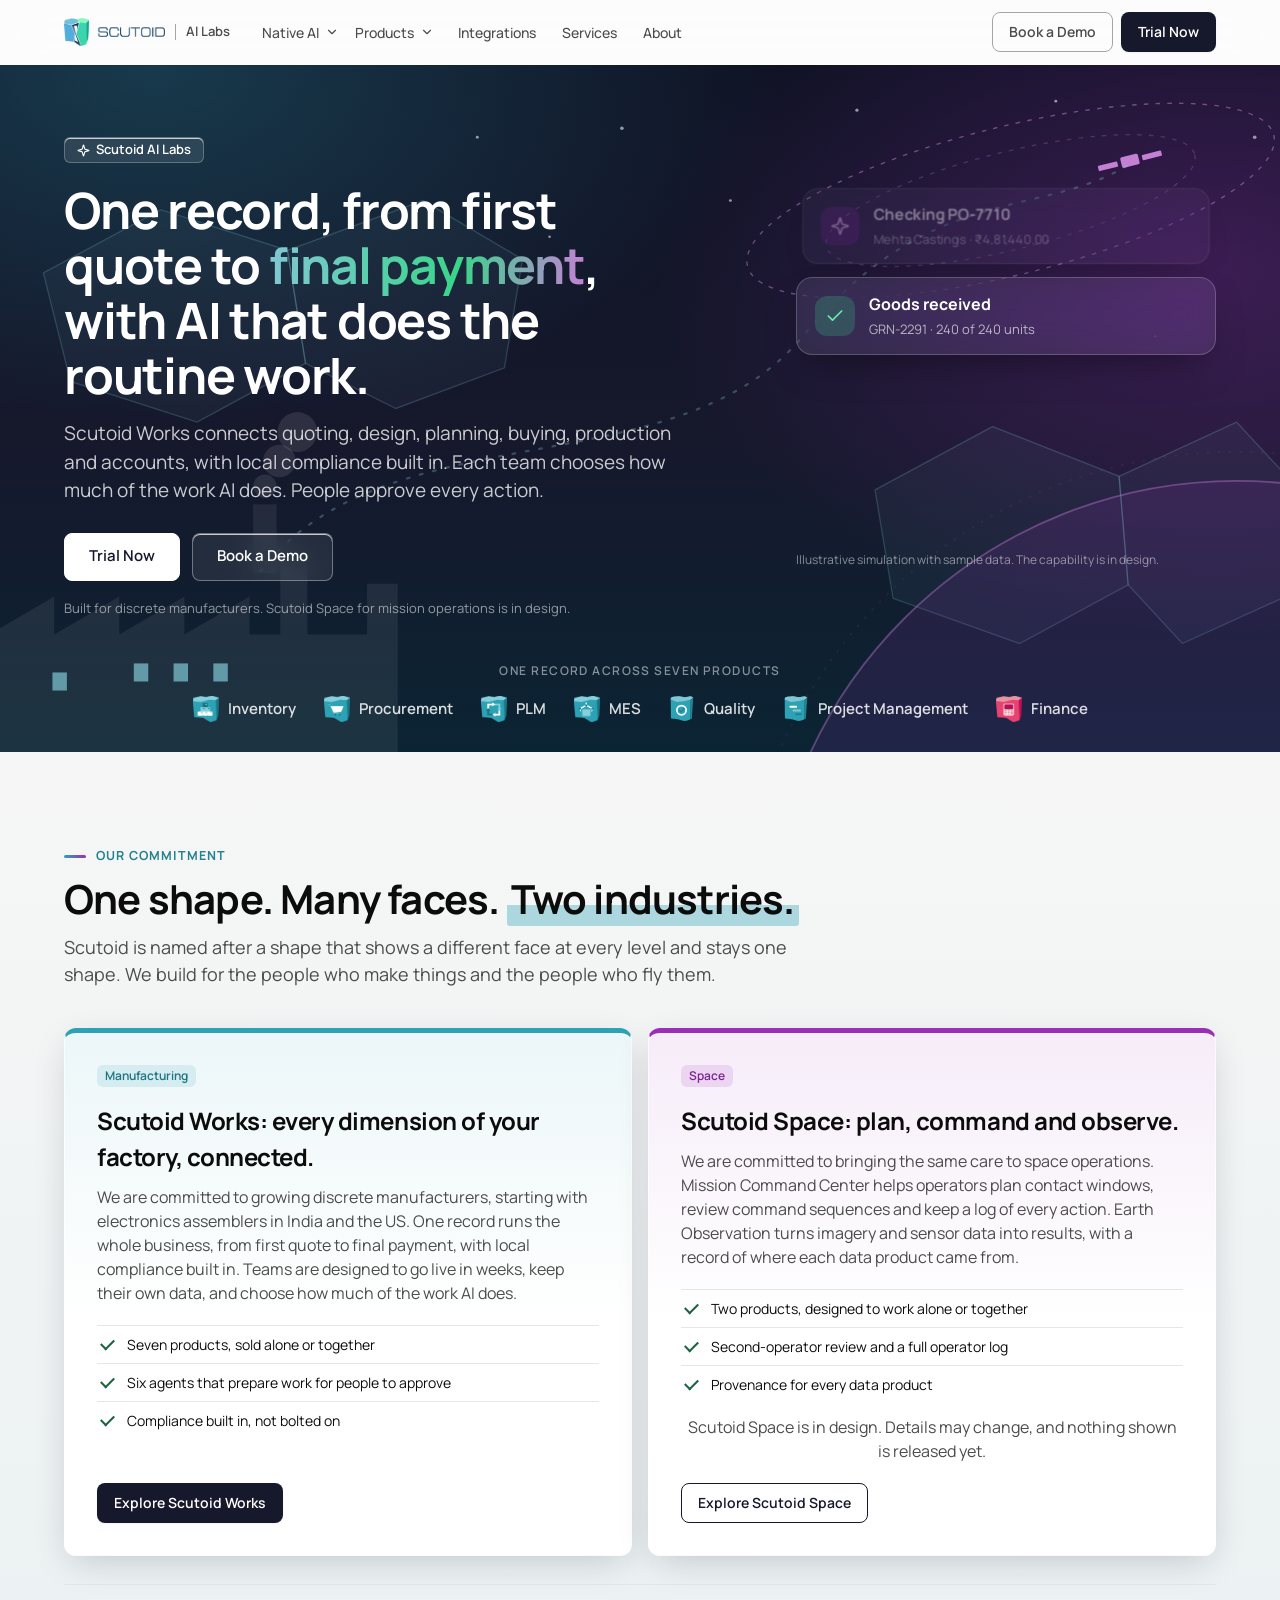
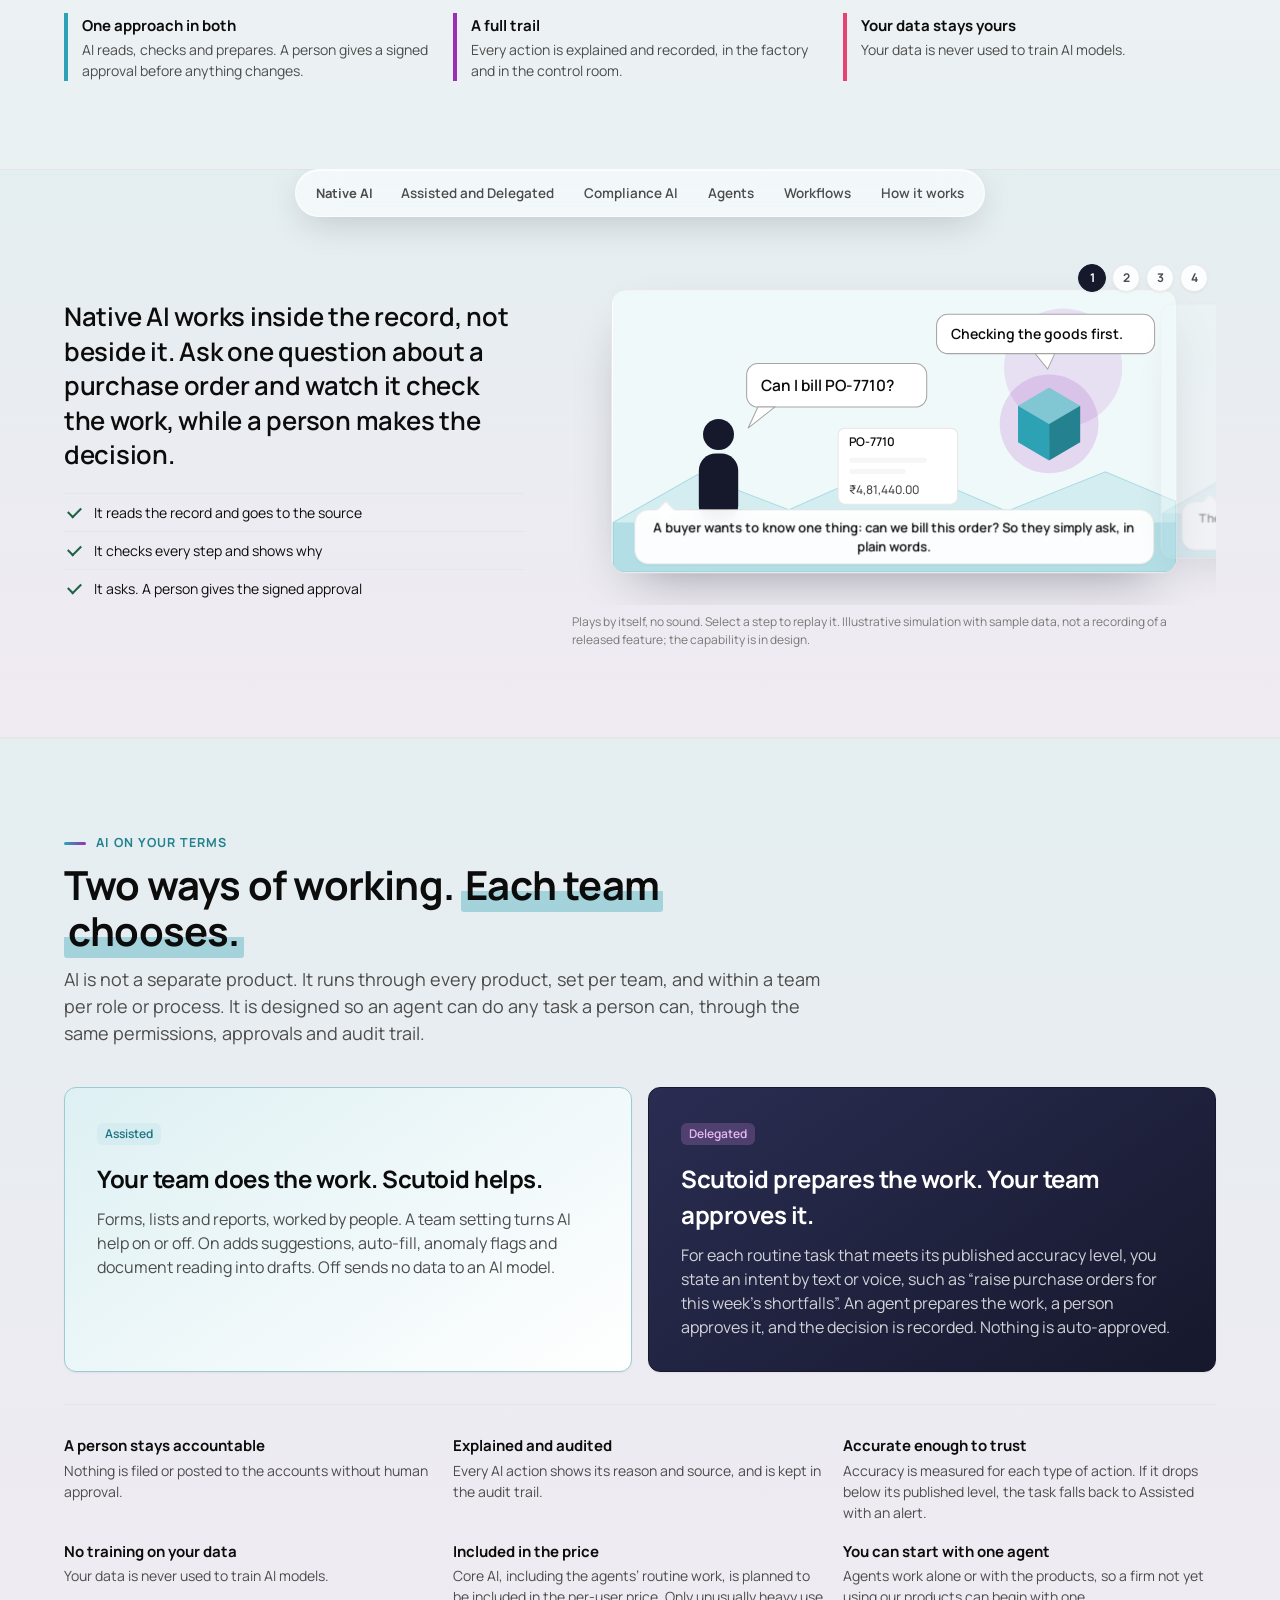
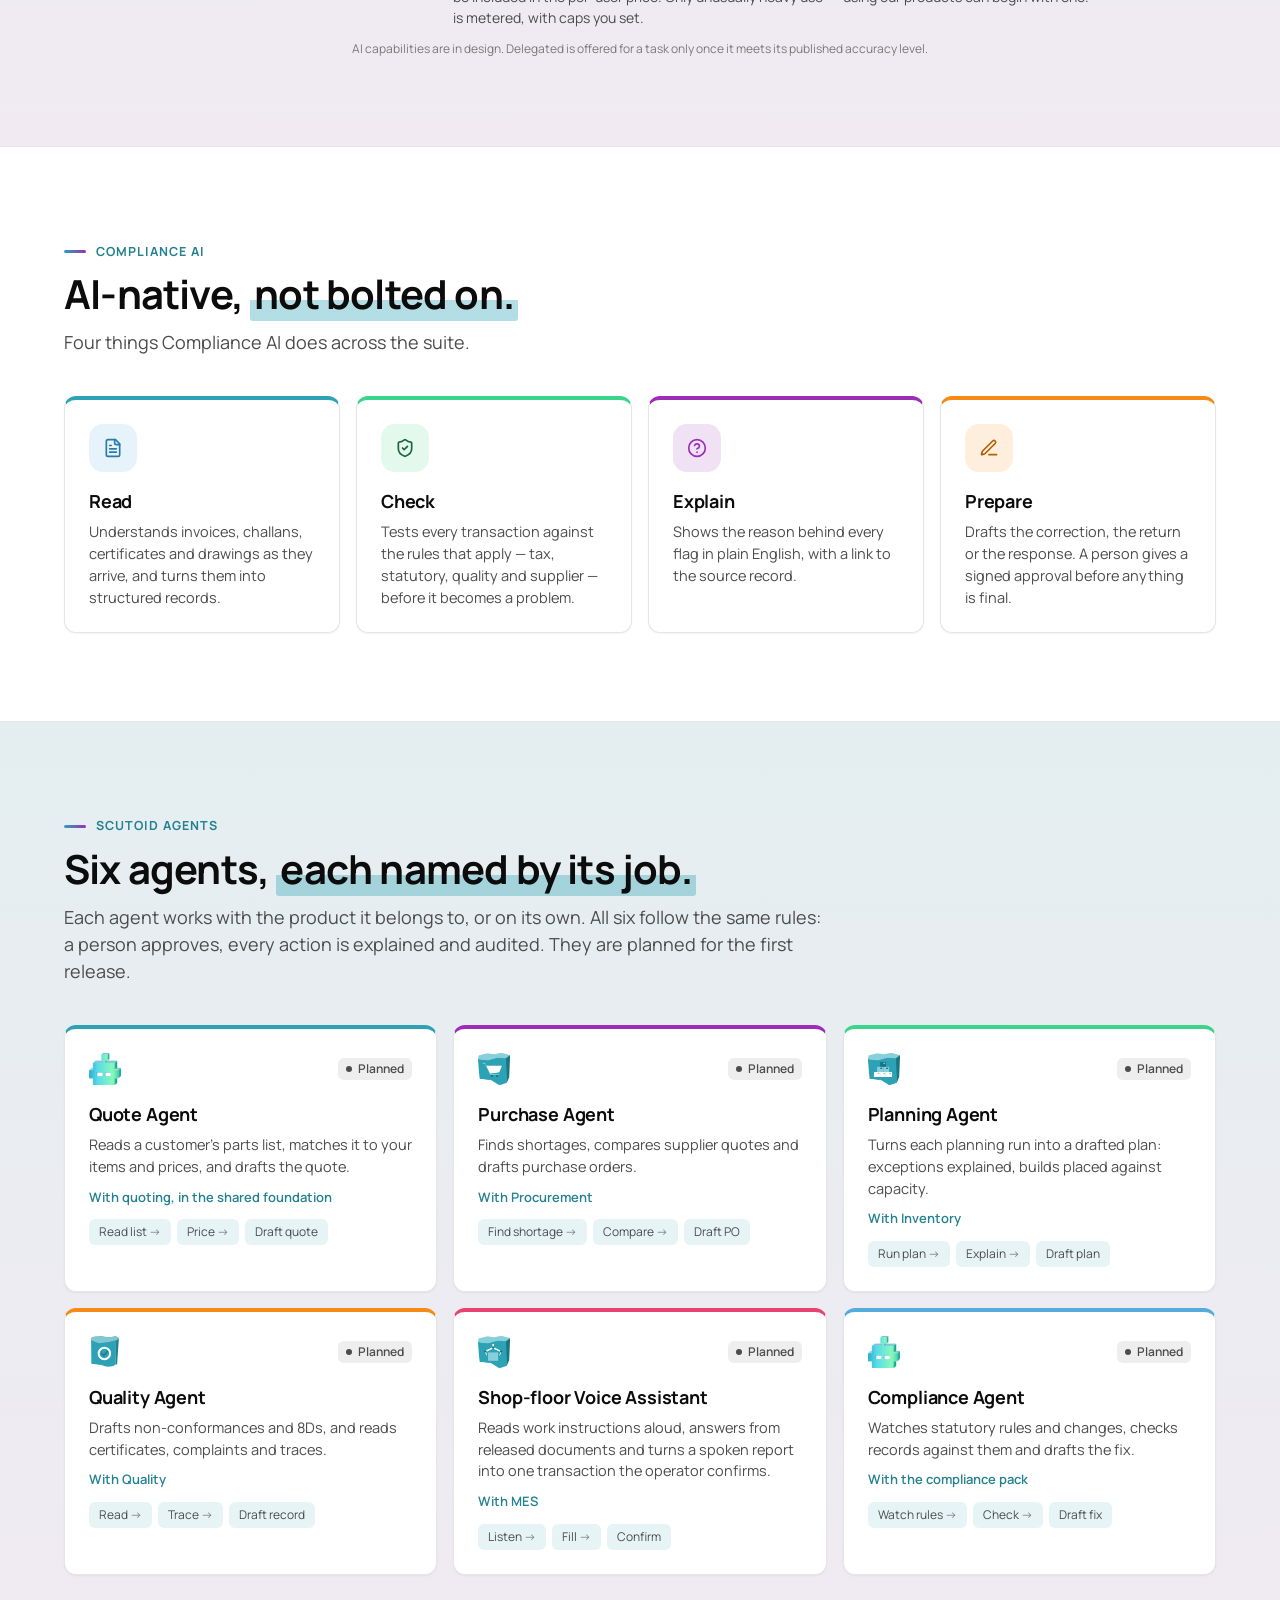
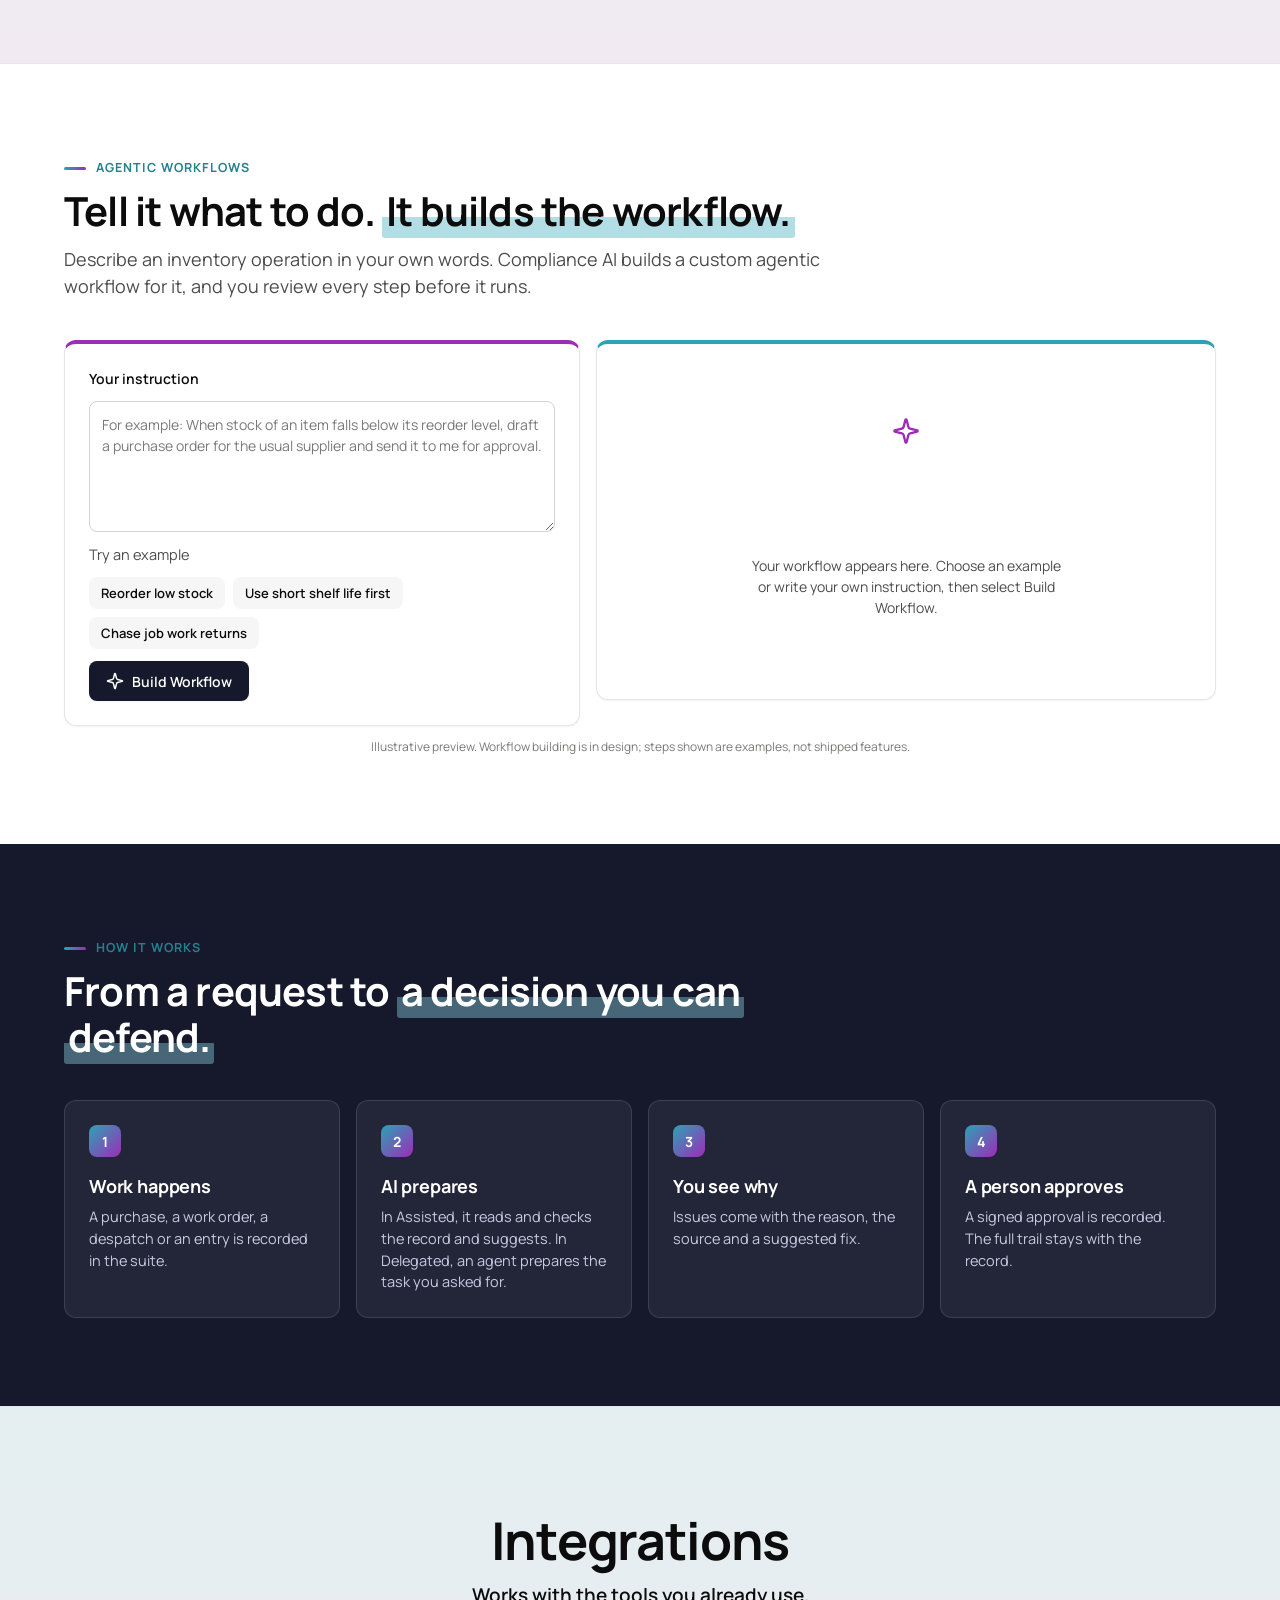
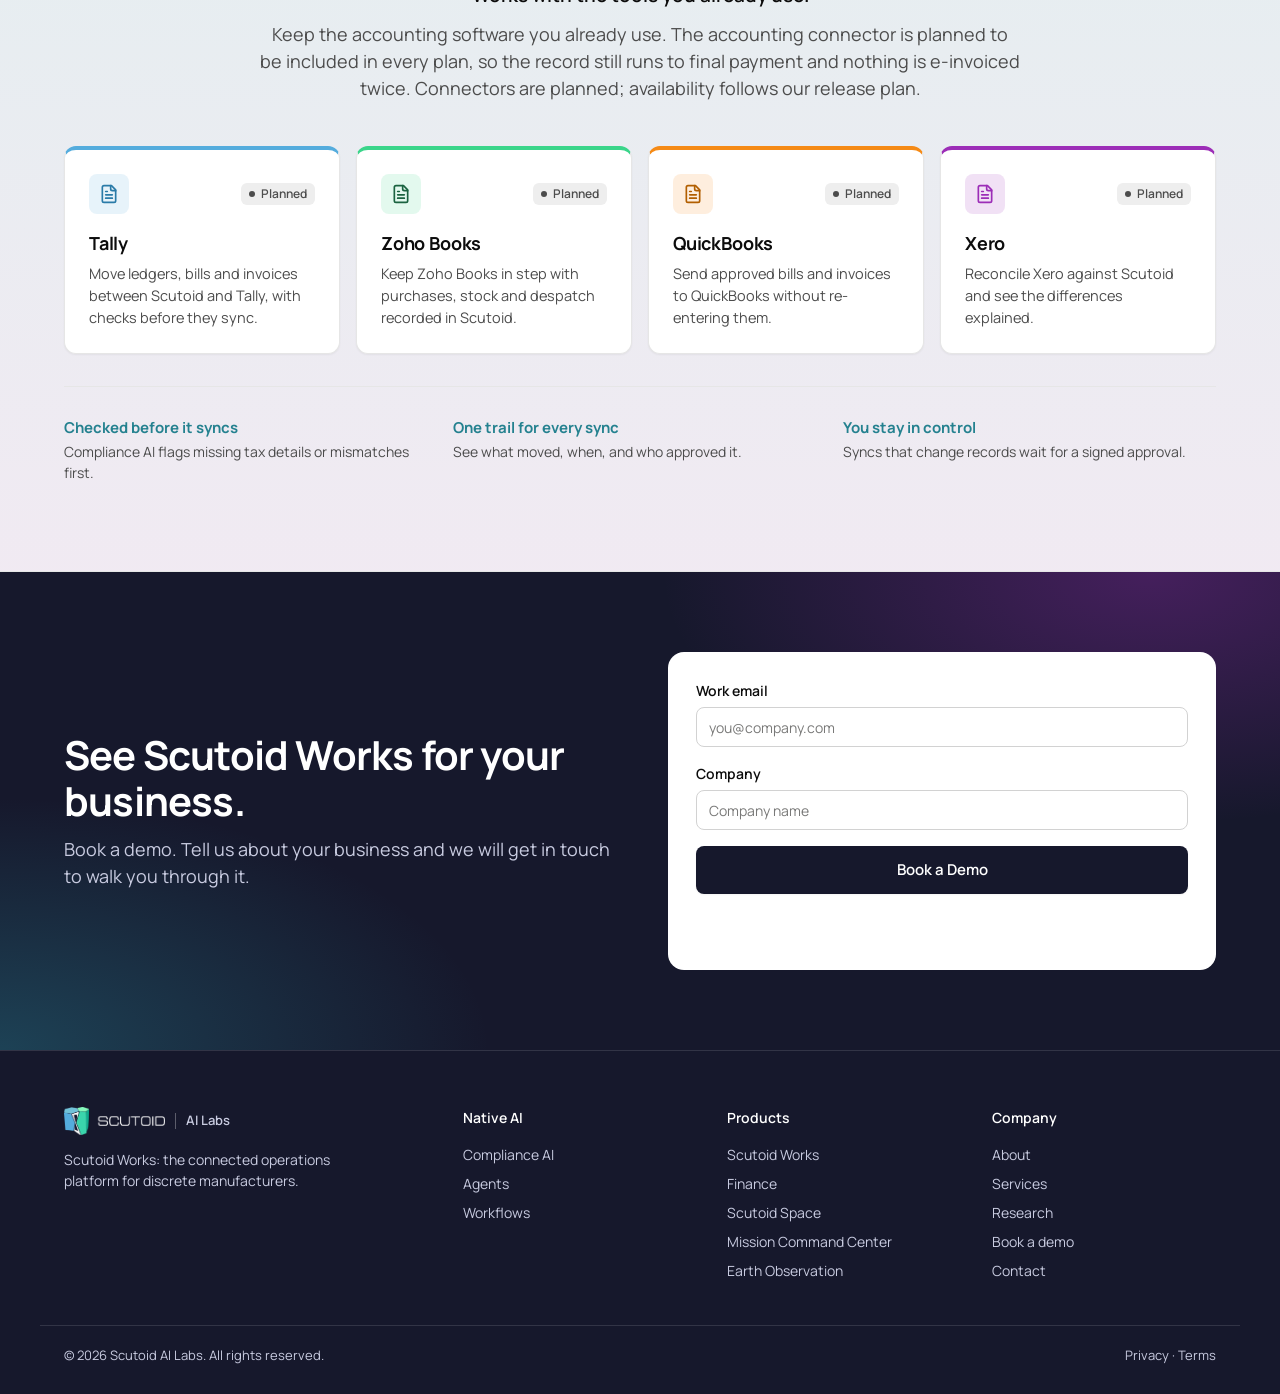
==== commit 5d968099: "Update site to the Scutoid Works vision and PRDs (V2) - Works suite is now seven products (Inventory" ====
--- a/index.html
+++ b/index.html
@@ -3,15 +3,15 @@
 <head>
 <meta charset="utf-8">
 <meta name="viewport" content="width=device-width, initial-scale=1">
-<title>Scutoid AI Labs — Compliance AI for Scutoid Works</title>
-<meta name="description" content="Scutoid AI Labs builds Compliance AI: AI-native solutions across the Scutoid Works suite — PLM, MES, Procurement, Inventory and Bookkeeping.">
+<title>Scutoid AI Labs — AI for the Scutoid Works platform</title>
+<meta name="description" content="Scutoid AI Labs builds Compliance AI: Scutoid Works is the connected operations platform for discrete manufacturers: Inventory, Procurement, PLM, MES, Quality, Project Management and Finance on one record, with six Scutoid Agents.">
 <link rel="icon" href="assets/Scutoid_Favicon.ico">
 <link rel="preconnect" href="https://fonts.googleapis.com">
 <link rel="preconnect" href="https://fonts.gstatic.com" crossorigin>
 <link href="https://fonts.googleapis.com/css2?family=Manrope:wght@400;500;600;700&display=swap" rel="stylesheet">
 <link rel="stylesheet" href="styles.css">
 </head>
-<body>
+<body class="home">
 
 <!-- Icon sprite (Lucide-style outline, 24px grid, 2px stroke) -->
 <svg width="0" height="0" style="position:absolute" aria-hidden="true">
@@ -50,6 +50,8 @@
         <div class="mega">
           <div class="wrap mega-in">
             <a class="mega-title" href="index.html#top"><b>Native AI</b><span>Compliance AI, agents and custom workflows built into every Scutoid product.</span></a>
+            <a href="index.html#commitment"><b>Manufacturing and Space</b><span>Our commitment to both.</span></a>
+            <a href="index.html#modes"><b>Assisted and Delegated</b><span>You choose how much AI does.</span></a>
             <a href="index.html#capabilities"><b>Compliance AI</b><span>Read, check, explain and prepare.</span></a>
             <a href="index.html#agents"><b>Agents</b><span>One job each, with a full trail.</span></a>
             <a href="index.html#workflows"><b>Custom workflows</b><span>Describe it. AI builds it.</span></a>
@@ -63,11 +65,13 @@
           <div class="wrap mega-in mega-products">
             <div class="mega-group">
               <h6><a href="products.html?suite=works">Scutoid Works</a></h6>
-              <a href="products.html?suite=works&p=plm"><b>PLM</b><span>Design and engineering change.</span></a>
-              <a href="products.html?suite=works&p=mes"><b>MES</b><span>Work orders and the shop floor.</span></a>
-              <a href="products.html?suite=works&p=pro"><b>Procurement</b><span>Sourcing and supplier orders.</span></a>
-              <a href="products.html?suite=works&p=inv"><b>Inventory</b><span>Batches, stock and despatch.</span></a>
-              <a href="products.html?suite=works&p=bk"><b>Bookkeeping</b><span>Books, GST and TDS.</span></a>
+              <a href="products.html?suite=works&p=inv"><b>Inventory</b><span>Stock, planning and despatch.</span></a>
+              <a href="products.html?suite=works&p=pro"><b>Procurement</b><span>Buy the right parts on time.</span></a>
+              <a href="products.html?suite=works&p=plm"><b>PLM</b><span>Design and change.</span></a>
+              <a href="products.html?suite=works&p=mes"><b>MES</b><span>Run and trace production.</span></a>
+              <a href="products.html?suite=works&p=qua"><b>Quality</b><span>Corrective action and audits.</span></a>
+              <a href="products.html?suite=works&p=pm"><b>Project Management</b><span>Projects on plan and budget.</span></a>
+              <a href="products.html?suite=works&p=fin"><b>Finance</b><span>Accounting and finance for makers.</span></a>
             </div>
             <div class="mega-group space">
               <h6><a href="products.html?suite=space">Scutoid Space</a></h6>
@@ -90,34 +94,74 @@
 </header>
 <main id="main">
 <!-- HERO -->
-<section class="hero" id="top">
-  <div class="wrap hero-copy">
-    <span class="badge purple"><svg class="i"><use href="#i-sparkles"/></svg>Scutoid AI Labs</span>
-    <h1>Compliance AI, making business easy, built into Scutoid Works.</h1>
-    <p class="lead">AI-native help across design, buy, make, stock and account. It reads and checks the work as it happens. Your team reviews and gives a signed approval.</p>
-    <div class="actions">
-      <a class="btn btn-t1 lg" href="login.html">Trial Now</a>
-      <a class="btn btn-t2 lg" href="#early-access">Book a Demo</a>
-    </div>
-  </div>
-
-
-  <div class="wrap hero-video" id="video">
-    <div class="vid-float vf1 glass" aria-hidden="true"><span class="cdot"><svg class="i"><use href="#i-check"/></svg></span><div><b>GRN-2291 complete</b><small>240 of 240 units</small></div></div>
-    <div class="vid-float vf2 glass" aria-hidden="true"><span class="cdot"><svg class="i"><use href="#i-check"/></svg></span><div><b>QC-1187 passed</b><small>0 rejected</small></div></div>
-    <p class="vid-label">See it work: from purchase order to bill, checked by AI</p>
-    <div class="vid" id="vid">
-      <div class="vid-stage" id="vidStage"></div>
-      <button class="vid-big" id="vidBig" type="button" aria-label="Play the demo"><span class="vid-playicon"><svg viewBox="0 0 24 24"><path d="M7 4.5v15l13-7.5z" fill="currentColor"/></svg></span><b>Watch the demo</b><small>32 seconds, no sound</small></button>
-      <div class="vid-cap" id="vidCap" aria-live="polite"></div>
-      <div class="vid-bar">
-        <button class="ib" id="vidPlay" type="button" aria-label="Play"></button>
-        <input type="range" id="vidSeek" min="0" max="320" value="0" step="1" aria-label="Seek through the demo">
-        <span class="vid-time" id="vidTime">0:00 / 0:32</span>
-      </div>
-    </div>
-    <div class="vid-chaps" id="vidChaps" aria-label="Chapters"></div>
-    <p class="caption">Illustrative simulation with sample data. It is not a recording of a released feature; the capability is in design.</p>
+<section class="hero hero-dark" id="top">
+  <div class="hero-art" aria-hidden="true">
+    <svg viewBox="0 0 1440 760" preserveAspectRatio="xMidYMid slice" focusable="false">
+      <g class="ha-facets"><polygon points="60,230 190,160 330,205 350,330 230,395 90,350"/><polygon points="330,205 480,150 590,215 570,335 450,380 350,330"/><polygon points="980,470 1110,400 1250,455 1260,575 1140,640 1000,590"/><polygon points="1250,455 1380,395 1440,460 1430,590 1320,640 1260,575"/></g>
+      <g class="ha-planet"><circle cx="1380" cy="980" r="520"/><circle cx="1380" cy="980" r="552" class="ring"/></g>
+      <g class="ha-orbit"><ellipse cx="1130" cy="150" rx="300" ry="82" transform="rotate(-14 1130 150)"/><ellipse cx="1130" cy="150" rx="210" ry="54" transform="rotate(-14 1130 150)" class="in"/></g>
+      <g class="ha-stars"><circle cx="700" cy="70" r="2"/><circle cx="820" cy="150" r="1.6"/><circle cx="1400" cy="80" r="2"/><circle cx="1290" cy="300" r="1.5"/><circle cx="960" cy="50" r="1.8"/><circle cx="620" cy="190" r="1.4"/><circle cx="1180" cy="40" r="1.6"/><circle cx="540" cy="80" r="1.6"/></g>
+      <g class="ha-sat" transform="translate(1262 106) rotate(-14)"><rect x="-10" y="-6" width="20" height="12" rx="2"/><rect x="-36" y="-3" width="22" height="6" rx="1"/><rect x="14" y="-3" width="22" height="6" rx="1"/></g>
+      <path class="ha-thread" d="M300 560 C 440 380, 760 470, 900 300 S 1160 170, 1258 112"/>
+      <g class="ha-factory"><path d="M0 760V630l72-42v42l72-42v42l72-42v42l72-42v42h34V540h30v90h66v-56h34v186z"/><rect x="292" y="486" width="26" height="76"/><rect x="160" y="662" width="16" height="20" class="lit"/><rect x="204" y="662" width="16" height="20" class="lit l2"/><rect x="248" y="662" width="16" height="20" class="lit"/><rect x="70" y="672" width="16" height="20" class="lit l2"/><circle cx="305" cy="466" r="13" class="smoke"/><circle cx="321" cy="438" r="18" class="smoke s2"/><circle cx="341" cy="406" r="22" class="smoke s3"/></g>
+    </svg>
+  </div>
+  <div class="wrap hero-grid">
+    <div class="hero-copy">
+      <span class="badge purple"><svg class="i"><use href="#i-sparkles"/></svg>Scutoid AI Labs</span>
+      <h1>One record, from first quote to <span class="grad">final payment</span>, with AI that does the routine work.</h1>
+      <p class="lead">Scutoid Works connects quoting, design, planning, buying, production and accounts, with local compliance built in. Each team chooses how much of the work AI does. People approve every action.</p>
+      <div class="actions">
+        <a class="btn btn-t1 lg" href="login.html">Trial Now</a>
+        <a class="btn btn-t2 lg" href="#early-access">Book a Demo</a>
+      </div>
+      <p class="hero-note">Built for discrete manufacturers. Scutoid Space for mission operations is in design.</p>
+    </div>
+    <div class="hero-cards" id="heroCards" aria-hidden="true">
+      <div class="hc"><span class="hc-ic purple"><svg class="i"><use href="#i-sparkles"/></svg></span><div><b>Checking PO-7710</b><small>Mehta Castings · ₹4,81,440.00</small></div></div>
+      <div class="hc"><span class="hc-ic green"><svg class="i"><use href="#i-check"/></svg></span><div><b>Goods received</b><small>GRN-2291 · 240 of 240 units</small></div></div>
+      <div class="hc"><span class="hc-ic green"><svg class="i"><use href="#i-shield"/></svg></span><div><b>Quality passed</b><small>QC-1187 · 240 accepted, 0 rejected</small></div></div>
+      <div class="hc"><span class="hc-ic orange"><svg class="i"><use href="#i-pen"/></svg></span><div><b>Bill ready for your approval</b><small>Tax at source needs a review first</small></div></div>
+      <p class="hc-cap">Illustrative simulation with sample data. The capability is in design.</p>
+    </div>
+  </div>
+  <div class="wrap hero-strip">
+    <p>One record across seven products</p>
+    <ul><li><img src="assets/1.Inventory.png" alt="" width="26" height="26"><span>Inventory</span></li><li><img src="assets/1.Procurement.png" alt="" width="26" height="26"><span>Procurement</span></li><li><img src="assets/1.PLM.png" alt="" width="26" height="26"><span>PLM</span></li><li><img src="assets/1.MES_Manufactoring.png" alt="" width="26" height="26"><span>MES</span></li><li><img src="assets/3.Quality.svg" alt="" width="26" height="26"><span>Quality</span></li><li><img src="assets/3.Project.svg" alt="" width="26" height="26"><span>Project Management</span></li><li><img src="assets/2.Books.png" alt="" width="26" height="26"><span>Finance</span></li></ul>
+  </div>
+</section>
+
+<!-- STORY: our commitment, told as one thread from the factory to orbit -->
+<section class="section" id="commitment">
+  <div class="wrap story-in">
+    <div class="head">
+      <p class="label">Our commitment</p>
+      <h2>One shape. Many faces. <mark class="hl">Two industries.</mark></h2>
+      <p class="sub">Scutoid is named after a shape that shows a different face at every level and stays one shape. We build for the people who make things and the people who fly them.</p>
+    </div>
+
+    <div class="grid2 story-ends">
+      <article class="card pad big glass">
+        <span class="badge teal">Manufacturing</span>
+        <h3>Scutoid Works: every dimension of your factory, connected.</h3>
+        <p>We are committed to growing discrete manufacturers, starting with electronics assemblers in India and the US. One record runs the whole business, from first quote to final payment, with local compliance built in. Teams are designed to go live in weeks, keep their own data, and choose how much of the work AI does.</p>
+        <ul class="ticks tight"><li>Seven products, sold alone or together</li><li>Six agents that prepare work for people to approve</li><li>Compliance built in, not bolted on</li></ul>
+        <div class="actions"><a class="btn btn-t1" href="products.html?suite=works">Explore Scutoid Works</a></div>
+      </article>
+      <article class="card pad big glass">
+        <span class="badge purple">Space</span>
+        <h3>Scutoid Space: plan, command and observe.</h3>
+        <p>We are committed to bringing the same care to space operations. Mission Command Center helps operators plan contact windows, review command sequences and keep a log of every action. Earth Observation turns imagery and sensor data into results, with a record of where each data product came from.</p>
+        <ul class="ticks tight"><li>Two products, designed to work alone or together</li><li>Second-operator review and a full operator log</li><li>Provenance for every data product</li></ul>
+        <p class="caption">Scutoid Space is in design. Details may change, and nothing shown is released yet.</p>
+        <div class="actions"><a class="btn btn-t2" href="products.html?suite=space">Explore Scutoid Space</a></div>
+      </article>
+    </div>
+    <div class="grid3 int-points story-vows">
+      <div><b>One approach in both</b><p>AI reads, checks and prepares. A person gives a signed approval before anything changes.</p></div>
+      <div><b>A full trail</b><p>Every action is explained and recorded, in the factory and in the control room.</p></div>
+      <div><b>Your data stays yours</b><p>Your data is never used to train AI models.</p></div>
+    </div>
   </div>
 </section>
 
@@ -126,6 +170,7 @@
   <div class="wrap subnav-in">
     <span class="subnav-suite">Native AI</span>
     <nav class="sn-products" id="aiTabs" aria-label="Sections">
+      <button type="button" data-t="modes">Assisted and Delegated</button>
       <button type="button" data-t="capabilities">Compliance AI</button>
       <button type="button" data-t="agents">Agents</button>
       <button type="button" data-t="workflows">Workflows</button>
@@ -134,12 +179,58 @@
   </div>
 </div>
 
+<!-- SEE IT WORK -->
+<section class="section alt story" id="story">
+  <div class="wrap story-split">
+    <div class="story-text">
+      <p class="story-lead">Native AI works inside the record, not beside it. Ask one question about a purchase order and watch it check the work, while a person makes the decision.</p>
+      <ul class="ticks tight">
+        <li>It reads the record and goes to the source</li>
+        <li>It checks every step and shows why</li>
+        <li>It asks. A person gives the signed approval</li>
+      </ul>
+    </div>
+    <div class="walk story-walk" id="video">
+      <div class="walk-screen" id="vid" role="img" aria-label="Animated example: AI checks a purchase order in Inventory, matches the records, then asks whether to create the bill.">
+        <div class="vid-stage" id="vidStage"></div>
+        <ol class="walk-steps" id="vidChaps" aria-label="Jump to a scene"></ol>
+      </div>
+      <p class="caption">Plays by itself, no sound. Select a step to replay it. Illustrative simulation with sample data, not a recording of a released feature; the capability is in design.</p>
+    </div>
+
+  </div>
+</section>
+
+<!-- MODES -->
+<section class="section alt" id="modes">
+  <div class="wrap">
+    <div class="head">
+      <p class="label">AI on your terms</p>
+      <h2>Two ways of working. <mark class="hl">Each team chooses.</mark></h2>
+      <p class="sub">AI is not a separate product. It runs through every product, set per team, and within a team per role or process. It is designed so an agent can do any task a person can, through the same permissions, approvals and audit trail.</p>
+    </div>
+    <div class="grid2">
+      <article class="card pad big"><span class="badge teal">Assisted</span><h3>Your team does the work. Scutoid helps.</h3><p>Forms, lists and reports, worked by people. A team setting turns AI help on or off. On adds suggestions, auto-fill, anomaly flags and document reading into drafts. Off sends no data to an AI model.</p></article>
+      <article class="card pad big"><span class="badge purple">Delegated</span><h3>Scutoid prepares the work. Your team approves it.</h3><p>For each routine task that meets its published accuracy level, you state an intent by text or voice, such as “raise purchase orders for this week’s shortfalls”. An agent prepares the work, a person approves it, and the decision is recorded. Nothing is auto-approved.</p></article>
+    </div>
+    <div class="grid3 int-points">
+      <div><b>A person stays accountable</b><p>Nothing is filed or posted to the accounts without human approval.</p></div>
+      <div><b>Explained and audited</b><p>Every AI action shows its reason and source, and is kept in the audit trail.</p></div>
+      <div><b>Accurate enough to trust</b><p>Accuracy is measured for each type of action. If it drops below its published level, the task falls back to Assisted with an alert.</p></div>
+      <div><b>No training on your data</b><p>Your data is never used to train AI models.</p></div>
+      <div><b>Included in the price</b><p>Core AI, including the agents’ routine work, is planned to be included in the per-user price. Only unusually heavy use is metered, with caps you set.</p></div>
+      <div><b>You can start with one agent</b><p>Agents work alone or with the products, so a firm not yet using our products can begin with one.</p></div>
+    </div>
+    <p class="caption">AI capabilities are in design. Delegated is offered for a task only once it meets its published accuracy level.</p>
+  </div>
+</section>
+
 <!-- CAPABILITIES -->
-<section class="section alt" id="capabilities">
+<section class="section" id="capabilities">
   <div class="wrap">
     <div class="head">
       <p class="label">Compliance AI</p>
-      <h2>AI-native, not bolted on.</h2>
+      <h2>AI-native, <mark class="hl">not bolted on.</mark></h2>
       <p class="sub">Four things Compliance AI does across the suite.</p>
     </div>
     <div class="grid4">
@@ -152,31 +243,31 @@
 </section>
 
 <!-- AGENTS -->
-<section class="section" id="agents">
-  <div class="wrap">
-    <div class="head">
-      <p class="label">Agent library</p>
-      <h2>Agents for every stage of the work.</h2>
-      <p class="sub">Each agent has one job and a full trail. These are planned agents; availability follows our release plan.</p>
+<section class="section alt" id="agents">
+  <div class="wrap">
+    <div class="head">
+      <p class="label">Scutoid Agents</p>
+      <h2>Six agents, <mark class="hl">each named by its job.</mark></h2>
+      <p class="sub">Each agent works with the product it belongs to, or on its own. All six follow the same rules: a person approves, every action is explained and audited. They are planned for the first release.</p>
     </div>
     <div class="grid3">
-      <article class="card pad agent"><div class="agent-top"><img src="assets/1.PLM.png" alt="" width="32" height="32"><span class="badge neutral dot">Planned</span></div><h3>Change Impact Agent</h3><p>Explains what an engineering change touches before release.</p><div class="steps-mini"><i>Read change</i><i>Trace BOM</i><i>Summarise</i></div></article>
-      <article class="card pad agent"><div class="agent-top"><img src="assets/1.MES_Manufactoring.png" alt="" width="32" height="32"><span class="badge neutral dot">Planned</span></div><h3>Quality Release Agent</h3><p>Checks inspection records and recommends release or a quality hold.</p><div class="steps-mini"><i>Read records</i><i>Check limits</i><i>Recommend</i></div></article>
-      <article class="card pad agent"><div class="agent-top"><img src="assets/1.Procurement.png" alt="" width="32" height="32"><span class="badge neutral dot">Planned</span></div><h3>Supplier Verification Agent</h3><p>Verifies supplier details and matches orders to invoices.</p><div class="steps-mini"><i>Verify</i><i>Match</i><i>Flag</i></div></article>
-      <article class="card pad agent"><div class="agent-top"><img src="assets/1.Inventory.png" alt="" width="32" height="32"><span class="badge neutral dot">Planned</span></div><h3>Job Work Agent</h3><p>Follows goods out to job workers and chases what is due back.</p><div class="steps-mini"><i>Track</i><i>Reconcile</i><i>Remind</i></div></article>
-      <article class="card pad agent"><div class="agent-top"><img src="assets/2.Books.png" alt="" width="32" height="32"><span class="badge neutral dot">Planned</span></div><h3>Tax Reconciliation Agent</h3><p>Reconciles GST and TDS against the books and drafts fixes.</p><div class="steps-mini"><i>Fetch</i><i>Reconcile</i><i>Draft</i></div></article>
-      <article class="card pad agent"><div class="agent-top"><img src="assets/2.Books.png" alt="" width="32" height="32"><span class="badge neutral dot">Planned</span></div><h3>Period Close Agent</h3><p>Builds the close checklist and explains what is blocking it.</p><div class="steps-mini"><i>Scan</i><i>Explain</i><i>Prepare</i></div></article>
+      <article class="card pad agent"><div class="agent-top"><img src="assets/AI.png" alt="" width="32" height="32"><span class="badge neutral dot">Planned</span></div><h3>Quote Agent</h3><p>Reads a customer’s parts list, matches it to your items and prices, and drafts the quote.</p><p class="agent-where">With quoting, in the shared foundation</p><div class="steps-mini"><i>Read list</i><i>Price</i><i>Draft quote</i></div></article>
+      <article class="card pad agent"><div class="agent-top"><img src="assets/1.Procurement.png" alt="" width="32" height="32"><span class="badge neutral dot">Planned</span></div><h3>Purchase Agent</h3><p>Finds shortages, compares supplier quotes and drafts purchase orders.</p><p class="agent-where">With Procurement</p><div class="steps-mini"><i>Find shortage</i><i>Compare</i><i>Draft PO</i></div></article>
+      <article class="card pad agent"><div class="agent-top"><img src="assets/1.Inventory.png" alt="" width="32" height="32"><span class="badge neutral dot">Planned</span></div><h3>Planning Agent</h3><p>Turns each planning run into a drafted plan: exceptions explained, builds placed against capacity.</p><p class="agent-where">With Inventory</p><div class="steps-mini"><i>Run plan</i><i>Explain</i><i>Draft plan</i></div></article>
+      <article class="card pad agent"><div class="agent-top"><img src="assets/3.Quality.svg" alt="" width="32" height="32"><span class="badge neutral dot">Planned</span></div><h3>Quality Agent</h3><p>Drafts non-conformances and 8Ds, and reads certificates, complaints and traces.</p><p class="agent-where">With Quality</p><div class="steps-mini"><i>Read</i><i>Trace</i><i>Draft record</i></div></article>
+      <article class="card pad agent"><div class="agent-top"><img src="assets/1.MES_Manufactoring.png" alt="" width="32" height="32"><span class="badge neutral dot">Planned</span></div><h3>Shop-floor Voice Assistant</h3><p>Reads work instructions aloud, answers from released documents and turns a spoken report into one transaction the operator confirms.</p><p class="agent-where">With MES</p><div class="steps-mini"><i>Listen</i><i>Fill</i><i>Confirm</i></div></article>
+      <article class="card pad agent"><div class="agent-top"><img src="assets/AI.png" alt="" width="32" height="32"><span class="badge neutral dot">Planned</span></div><h3>Compliance Agent</h3><p>Watches statutory rules and changes, checks records against them and drafts the fix.</p><p class="agent-where">With the compliance pack</p><div class="steps-mini"><i>Watch rules</i><i>Check</i><i>Draft fix</i></div></article>
     </div>
   </div>
 </section>
 
 
 <!-- WORKFLOW BUILDER -->
-<section class="section alt" id="workflows">
+<section class="section" id="workflows">
   <div class="wrap">
     <div class="head">
       <p class="label">Agentic workflows</p>
-      <h2>Tell it what to do. It builds the workflow.</h2>
+      <h2>Tell it what to do. <mark class="hl">It builds the workflow.</mark></h2>
       <p class="sub">Describe an inventory operation in your own words. Compliance AI builds a custom agentic workflow for it, and you review every step before it runs.</p>
     </div>
     <div class="wf">
@@ -205,11 +296,11 @@
   <div class="wrap">
     <div class="head">
       <p class="label">How it works</p>
-      <h2>From a transaction to a decision you can defend.</h2>
+      <h2>From a request to <mark class="hl">a decision you can defend.</mark></h2>
     </div>
     <ol class="steps">
       <li><b>1</b><h3>Work happens</h3><p>A purchase, a work order, a despatch or an entry is recorded in the suite.</p></li>
-      <li><b>2</b><h3>Compliance AI reviews</h3><p>It reads the record and tests it against the rules that apply and your own policies.</p></li>
+      <li><b>2</b><h3>AI prepares</h3><p>In Assisted, it reads and checks the record and suggests. In Delegated, an agent prepares the task you asked for.</p></li>
       <li><b>3</b><h3>You see why</h3><p>Issues come with the reason, the source and a suggested fix.</p></li>
       <li><b>4</b><h3>A person approves</h3><p>A signed approval is recorded. The full trail stays with the record.</p></li>
     </ol>
@@ -223,7 +314,7 @@
     <div class="head head-title">
       <h2>Integrations</h2>
       <p class="tagline">Works with the tools you already use.</p>
-      <p class="sub">Compliance AI checks your data before it moves between Scutoid and your partner tools, and keeps a record of every sync. Connectors are planned; availability follows our release plan.</p>
+      <p class="sub">Keep the accounting software you already use. The accounting connector is planned to be included in every plan, so the record still runs to final payment and nothing is e-invoiced twice. Connectors are planned; availability follows our release plan.</p>
     </div>
     <div class="grid4">
       <article class="card pad int"><div class="int-top"><div class="tile blue"><svg class="i"><use href="#i-file"/></svg></div><span class="badge neutral dot">Planned</span></div><h3>Tally</h3><p>Move ledgers, bills and invoices between Scutoid and Tally, with checks before they sync.</p></article>
@@ -243,7 +334,7 @@
 <section class="cta" id="early-access">
   <div class="wrap cta-in">
     <div>
-      <h2>Get access to Compliance AI.</h2>
+      <h2>See Scutoid Works for your business.</h2>
       <p>Book a demo. Tell us about your business and we will get in touch to walk you through it.</p>
     </div>
     <form class="form" id="form" novalidate>
@@ -261,10 +352,10 @@
   <div class="wrap foot-grid">
     <div>
       <a class="logo" href="index.html"><img src="assets/Scutoid_Logo_Dark_2.png" alt="Scutoid" height="28"><span class="logo-tag">AI Labs</span></a>
-      <p class="foot-note">AI-native solutions for the Scutoid Works product suite.</p>
+      <p class="foot-note">Scutoid Works: the connected operations platform for discrete manufacturers.</p>
     </div>
     <div><h5>Native AI</h5><a href="index.html#capabilities">Compliance AI</a><a href="index.html#agents">Agents</a><a href="index.html#workflows">Workflows</a></div>
-    <div><h5>Products</h5><a href="products.html?suite=works">Scutoid Works</a><a href="products.html?suite=space">Scutoid Space</a><a href="products.html?suite=space&p=mcc">Mission Command Center</a><a href="products.html?suite=space&p=eo">Earth Observation</a></div>
+    <div><h5>Products</h5><a href="products.html?suite=works">Scutoid Works</a><a href="products.html?suite=works&p=fin">Finance</a><a href="products.html?suite=space">Scutoid Space</a><a href="products.html?suite=space&p=mcc">Mission Command Center</a><a href="products.html?suite=space&p=eo">Earth Observation</a></div>
     <div><h5>Company</h5><a href="about.html">About</a><a href="about.html#services">Services</a><a href="about.html#research">Research</a><a href="index.html#early-access">Book a demo</a><a href="mailto:hello@scutoid.ai">Contact</a></div>
   </div>
   <div class="wrap foot-base"><span>© 2026 Scutoid AI Labs. All rights reserved.</span><span>Privacy · Terms</span></div>
--- a/styles.css
+++ b/styles.css
@@ -271,6 +271,7 @@
 .agent p{margin-bottom:16px}
 .steps-mini{display:flex;gap:6px;flex-wrap:wrap}
 .steps-mini i{font-style:normal;font-size:12px;color:var(--muted-fg);background:var(--muted);padding:4px 10px;border-radius:6px}
+.agent .agent-where{font-size:13px;color:var(--muted-fg);margin:-6px 0 12px}
 .steps-mini i:not(:last-child)::after{content:" →";color:var(--subtle)}
 .steps{display:grid;grid-template-columns:repeat(4,1fr);gap:16px}
 .steps li{background:rgb(255 255 255/.06);border:1px solid rgb(255 255 255/.12);border-radius:12px;padding:24px}
@@ -863,3 +864,270 @@
 .svc-list li b{color:var(--fg);font-weight:600}
 .svc-list .i{width:16px;height:16px;margin-top:3px;color:var(--success)}
 .svc-note{font-size:14px;color:var(--muted-fg);margin:16px 0 24px;text-align:center}
+.big .actions{justify-content:flex-start}
+
+/* ---------- Home walkthrough (compact, embedded; replaces the old player) ---------- */
+.hero{padding:56px 0 48px}
+.hero-copy{margin-bottom:28px}
+.walk{max-width:1040px;margin-top:0}
+.walk .vid-label{margin-bottom:12px}
+.walk-grid{display:grid;grid-template-columns:minmax(240px,300px) 1fr;gap:20px;align-items:stretch}
+.walk-steps{list-style:none;display:flex;flex-direction:column;gap:8px;margin:0;padding:0}
+.walk-steps li{flex:1;display:flex}
+.walk-steps button{position:relative;overflow:hidden;width:100%;text-align:left;display:grid;grid-template-columns:24px 1fr;gap:10px;align-items:start;padding:12px 14px 14px;border:1px solid var(--border);border-radius:12px;background:var(--card);color:var(--muted-fg);cursor:pointer;font:inherit;transition:border-color .2s,color .2s,box-shadow .2s}
+.walk-steps button:hover{border-color:var(--outline-border);color:var(--fg)}
+.walk-steps button b{width:24px;height:24px;border-radius:50%;background:var(--muted);color:var(--fg);display:grid;place-items:center;font-size:12px}
+.walk-steps strong{display:block;font-size:14px;font-weight:700;color:var(--fg)}
+.walk-steps em{display:none;font-style:normal;font-size:13px;line-height:1.4;margin-top:4px}
+.walk-steps button[aria-current=true]{border-color:var(--primary);color:var(--fg);box-shadow:var(--shadow-xs)}
+.walk-steps button[aria-current=true] em{display:block}
+.walk-steps button[aria-current=true] b,.walk-steps button.done b{background:var(--primary);color:var(--primary-fg)}
+.walk-steps .bar{position:absolute;left:0;right:0;bottom:0;height:3px;background:transparent}
+.walk-steps .bar u{display:block;height:100%;width:0;background:var(--primary)}
+.walk-screen{border:1px solid var(--glass-border);border-radius:14px;overflow:hidden;background:var(--bg);box-shadow:var(--glass-shadow)}
+.walk-screen .vid-stage{aspect-ratio:auto;min-height:0;height:400px}
+.walk-screen .vs{padding:14px 18px;gap:10px}
+.walk-screen .crow{padding:7px 0}
+.walk-screen .vs-card{padding:14px}
+.walk .caption{margin-top:12px}
+@media(max-width:860px){
+  .walk-grid{grid-template-columns:1fr}
+  .walk-steps{flex-direction:row;overflow-x:auto;gap:6px}
+  .walk-steps li{flex:0 0 auto}
+  .walk-steps button{width:auto;grid-template-columns:24px auto;align-items:center;padding:8px 12px 10px}
+  .walk-steps button[aria-current=true] em{display:none}
+  .walk-screen .vid-stage{height:430px}
+}
+
+/* ---------- Story section: the walkthrough is the artwork ---------- */
+.story{position:relative;padding:88px 0}
+.story-kicker{display:flex;gap:10px;align-items:center;justify-content:center;font-size:15px;font-weight:700;margin:0 0 16px}
+.story-kicker.mid{margin-top:56px}
+.story .walk{max-width:1080px;margin-inline:auto}
+.story .walk-steps em{font-size:13.5px;line-height:1.5}
+.story .walk-screen{background:var(--card);box-shadow:0 30px 70px -28px rgb(22 24 44/.4),0 0 0 8px color-mix(in srgb,var(--card) 60%,transparent)}
+.story .walk .caption{text-align:center}
+.story-ends .card{display:flex;flex-direction:column}
+.story-ends .actions{margin-top:auto;padding-top:20px;justify-content:flex-start}
+.story-vows{margin-top:28px}
+/* illustrated scenes */
+.story .walk-screen .vid-stage{height:auto;aspect-ratio:2/1;background:color-mix(in srgb,var(--brand) 8%,var(--card))}
+.vs.art{padding:0;gap:0;display:block}
+.vs.art svg{position:absolute;inset:0;width:100%;height:100%;display:block}
+.vs.art text{font-family:inherit;font-weight:600;fill:var(--fg)}
+.vs.art .t-m{fill:var(--muted-fg);font-weight:500}
+.vs.art .t-w{fill:#fff}
+.art-cap{position:absolute;left:0;right:0;bottom:0;margin:0;padding:22px 18px 10px;font-size:14px;font-weight:600;color:var(--fg);text-align:center;background:linear-gradient(0deg,color-mix(in srgb,var(--card) 92%,transparent) 55%,transparent)}
+.art .sky{fill:var(--brand);fill-opacity:.07}
+.art .sun{fill:var(--purple);fill-opacity:.12}
+.art .hill{fill:var(--brand);fill-opacity:.14;stroke:var(--brand);stroke-opacity:.3;stroke-width:1.5}
+.art .ground{fill:var(--brand);fill-opacity:.2}
+.art .ink{fill:var(--primary)}
+.art .paper{fill:var(--card);stroke:var(--border);stroke-width:1.5}
+.art .line{fill:var(--muted)}
+.art .bubble{fill:var(--card);stroke:var(--outline-border);stroke-width:1.5}
+.art .beam{fill:none;stroke:var(--purple);stroke-width:2.5;stroke-dasharray:3 9;stroke-linecap:round;animation:artFlow 1.6s linear infinite}
+.art .crate{fill:var(--brand-light);stroke:var(--brand-dark);stroke-width:2}
+.art .shelf{fill:none;stroke:var(--brand-dark);stroke-opacity:.55;stroke-width:3}
+.art .ok-c{fill:var(--green)}
+.art .warn-c{fill:var(--orange)}
+.art .tick{fill:none;stroke:#fff;stroke-width:3.5;stroke-linecap:round;stroke-linejoin:round}
+.art .pill{fill:var(--card);stroke:var(--border);stroke-width:1.5}
+.art .link{fill:none;stroke:var(--brand);stroke-width:2.5;stroke-dasharray:4 7;stroke-linecap:round}
+.art .gem-glow{fill:var(--purple);fill-opacity:.16;transform-box:fill-box;transform-origin:center;animation:artPulse 2.6s ease-in-out infinite}
+.art .g1{fill:var(--brand-light)}.art .g2{fill:var(--brand)}.art .g3{fill:var(--brand-dark)}
+.art .decide{fill:var(--card);stroke:var(--purple);stroke-width:2.5}
+.art .btn-p{fill:var(--primary)}
+.art .btn-g{fill:none;stroke:var(--outline-border);stroke-width:1.5}
+.art .arm{fill:none;stroke:var(--primary);stroke-width:14;stroke-linecap:round}
+@keyframes artFlow{to{stroke-dashoffset:-12}}
+@keyframes artPulse{50%{transform:scale(1.22);fill-opacity:.06}}
+@media(prefers-reduced-motion:reduce){.art .beam,.art .gem-glow{animation:none}}
+@media(max-width:860px){.story{padding:64px 0}.story .walk-screen .vid-stage{height:auto;aspect-ratio:2/1}}
+
+/* ---------- Walkthrough: no side list; story lines are comments inside the video ---------- */
+.story .walk{max-width:860px}
+.story .walk-screen{position:relative}
+.story .walk-steps{position:absolute;top:10px;right:10px;z-index:5;display:flex;flex-direction:row;gap:6px;overflow:visible;margin:0;padding:0}
+.story .walk-steps li{flex:0 0 auto;display:block}
+.story .walk-steps button{width:28px;height:28px;padding:0;border-radius:50%;display:grid;place-items:center;grid-template-columns:none;background:color-mix(in srgb,var(--card) 88%,transparent);-webkit-backdrop-filter:blur(8px);backdrop-filter:blur(8px);box-shadow:var(--shadow-xs)}
+.story .walk-steps button b{width:auto;height:auto;background:none;font-size:12px;color:inherit}
+.story .walk-steps button[aria-current=true],.story .walk-steps button.done{border-color:var(--primary);background:var(--primary);color:var(--primary-fg)}
+.story .walk-steps button[aria-current=true] b,.story .walk-steps button.done b{background:none}
+.story .walk-steps .bar{display:none}
+.art-cap{left:50%;right:auto;bottom:12px;transform:translateX(-50%);width:min(88%,640px);padding:10px 16px;border-radius:14px;background:color-mix(in srgb,var(--card) 94%,transparent);border:1px solid var(--border);box-shadow:var(--shadow-xs);-webkit-backdrop-filter:blur(8px);backdrop-filter:blur(8px);font-size:14px;line-height:1.4;font-weight:600}
+.art-cap::before{content:"";position:absolute;left:24px;top:-7px;width:12px;height:12px;background:inherit;border-left:1px solid var(--border);border-top:1px solid var(--border);transform:rotate(45deg)}
+@media(max-width:860px){.story .walk-steps{top:6px;right:6px}.art-cap{font-size:12.5px;padding:8px 12px;bottom:8px}}
+
+/* ---------- Home hero: dark artwork, glass event cards (after the beam.ai finance hero pattern) ---------- */
+:root .hero.hero-dark{background:radial-gradient(900px 520px at 12% 0%,rgba(45,162,181,.28),transparent 70%),radial-gradient(800px 520px at 95% 30%,rgba(156,45,183,.30),transparent 70%),linear-gradient(180deg,#0f1224 0%,#16182C 55%,#0b2433 100%);color:#fff;padding:72px 0 0;border-bottom:0}
+.hero-dark::before,.hero-dark::after{display:none}
+.hero-art{position:absolute;inset:0;z-index:-1;pointer-events:none}
+.hero-art svg{width:100%;height:100%;display:block}
+.ha-facets polygon{fill:rgba(129,199,211,.05);stroke:rgba(129,199,211,.22);stroke-width:1.5}
+.ha-planet circle{fill:rgba(156,45,183,.14);stroke:rgba(196,129,212,.4);stroke-width:2}
+.ha-planet .ring{fill:none;stroke-opacity:.2;stroke-dasharray:3 9}
+.ha-orbit ellipse{fill:none;stroke:rgba(196,129,212,.5);stroke-dasharray:5 8;stroke-width:1.5}
+.ha-orbit .in{stroke-opacity:.5}
+.ha-stars circle{fill:#fff;fill-opacity:.55;animation:stTwinkle 4s ease-in-out infinite}
+.ha-stars circle:nth-child(odd){animation-delay:-2s}
+.ha-sat rect{fill:#C481D4}
+.ha-thread{fill:none;stroke:#81C7D3;stroke-width:2.5;stroke-linecap:round;stroke-dasharray:3 12;animation:stFlow 2.4s linear infinite;opacity:.8}
+.ha-factory path,.ha-factory rect{fill:#fff;fill-opacity:.07}
+.ha-factory .lit{fill:#81C7D3;fill-opacity:.7;animation:stLit 3.2s ease-in-out infinite}
+.ha-factory .l2{animation-delay:-1.4s}
+.ha-factory .smoke{fill:#fff;fill-opacity:.1;animation:stSmoke 5s ease-out infinite}
+.ha-factory .s2{animation-delay:-1.7s}.ha-factory .s3{animation-delay:-3.3s}
+@keyframes stFlow{to{stroke-dashoffset:-15}}
+@keyframes stTwinkle{50%{fill-opacity:.12}}
+@keyframes stLit{50%{fill-opacity:.25}}
+@keyframes stSmoke{0%{opacity:0;transform:translateY(18px)}30%{opacity:1}100%{opacity:0;transform:translateY(-26px)}}
+.hero-grid{display:grid;grid-template-columns:minmax(0,1.15fr) minmax(0,.85fr);gap:48px;align-items:center;min-height:470px}
+.hero-dark .hero-copy{align-items:flex-start;text-align:left;margin:0}
+.hero-dark h1{color:#fff;max-width:14em}
+.hero-dark .lead{color:rgba(255,255,255,.78);text-align:left;margin-inline:0;max-width:34em}
+.hero-dark .actions{justify-content:flex-start}
+.hero-dark .btn-t1{background:#fff;color:var(--navy);border-color:#fff}
+.hero-dark .btn-t1:hover{background:#eef0f7}
+.hero-dark .btn-t2{background:rgba(255,255,255,.08);color:#fff;border-color:rgba(255,255,255,.35);-webkit-backdrop-filter:blur(14px);backdrop-filter:blur(14px)}
+.hero-dark .btn-t2:hover{background:rgba(255,255,255,.16)}
+.hero-dark .badge.purple{background:rgba(255,255,255,.1);color:#fff;border:1px solid rgba(255,255,255,.25)}
+.hero-note{margin-top:18px;font-size:13px;color:rgba(255,255,255,.55)}
+.hero-cards{position:relative;display:flex;flex-direction:column;gap:12px;max-width:420px;margin-left:auto;width:100%}
+.hc{display:flex;gap:14px;align-items:center;padding:14px 18px;border-radius:16px;background:rgba(255,255,255,.09);border:1px solid rgba(255,255,255,.2);-webkit-backdrop-filter:blur(16px) saturate(1.4);backdrop-filter:blur(16px) saturate(1.4);box-shadow:0 18px 40px -18px rgba(0,0,0,.5);opacity:0;transform:translateY(16px) scale(.97);transition:opacity .6s ease,transform .6s ease}
+.hc.on{opacity:1;transform:none}
+.hc.past{opacity:.45;transform:scale(.97)}
+.hc b{display:block;font-size:16px;font-weight:700;color:#fff}
+.hc small{font-size:13px;color:rgba(255,255,255,.65)}
+.hc-ic{width:40px;height:40px;border-radius:12px;display:grid;place-items:center;flex:none;background:rgba(255,255,255,.12)}
+.hc-ic.purple{background:rgba(156,45,183,.35);color:#E6B8F0}.hc-ic.green{background:rgba(58,213,138,.22);color:#6EE7B0}.hc-ic.orange{background:rgba(245,138,22,.25);color:#FDBA6B}
+.hc-ic .i{width:20px;height:20px}
+.hc-cap{font-size:12px;color:rgba(255,255,255,.5);margin-top:4px}
+.hero-strip{margin-top:44px;padding-bottom:30px;text-align:center}
+.hero-strip p{font-size:12px;letter-spacing:.12em;text-transform:uppercase;color:rgba(255,255,255,.5);margin-bottom:16px;font-weight:600}
+.hero-strip ul{list-style:none;display:flex;gap:10px 28px;justify-content:center;flex-wrap:wrap;margin:0;padding:0}
+.hero-strip li{display:flex;gap:9px;align-items:center;color:rgba(255,255,255,.85);font-size:15px;font-weight:600}
+.hero-strip img{display:block}
+@media(max-width:900px){.hero-grid{grid-template-columns:1fr;gap:28px;min-height:0}.hero-cards{margin:0;max-width:none}.hero-dark h1{max-width:none}.hero-art{opacity:.6}}
+@media(prefers-reduced-motion:reduce){.ha-stars circle,.ha-thread,.ha-factory *{animation:none!important}.hc{transition:none}}
+.ha-thread{opacity:.3}
+.hero-dark h1{font-size:clamp(32px,4.1vw,50px)}
+.hero-dark .hero-copy,.hero-dark .hc{position:relative;z-index:1}
+.story-ends .card .badge{align-self:flex-start}
+
+/* ---------- See it work: side-by-side, storyboard strip ---------- */
+.story-split{display:grid;grid-template-columns:minmax(0,5fr) minmax(0,7fr);gap:48px;align-items:center}
+.story-text .label{margin-bottom:10px}
+.story-text h2{margin-bottom:12px}
+.story-text .sub{margin-bottom:18px}
+.story .story-walk{max-width:none;margin:0}
+.story .walk-screen{background:transparent;border:0;box-shadow:none;border-radius:0}
+.story .walk-screen .vid-stage{aspect-ratio:16/8.6;background:transparent;overflow:hidden;position:relative}
+.story .vs.art{inset:auto;left:6%;top:50%;width:88%;aspect-ratio:2/1;height:auto;padding:0;display:block;opacity:.4;visibility:visible;
+  border:1px solid var(--border);border-radius:14px;overflow:hidden;background:var(--card);box-shadow:0 22px 50px -24px rgb(22 24 44/.45);
+  transform:translate(calc(var(--d,0) * 92%),-50%) scale(.9);
+  transition:transform .9s cubic-bezier(.22,.7,.2,1),opacity .6s ease}
+.story .vs.art.on{opacity:1;transform:translate(0,-50%) scale(1)}
+.story .vs.art[style*="--d: 2"],.story .vs.art[style*="--d: 3"],.story .vs.art[style*="--d: -2"],.story .vs.art[style*="--d: -3"]{opacity:0}
+.story .walk-steps{top:6px;right:8px}
+.story .walk .caption{text-align:left;margin-top:8px}
+.story .art-cap{font-size:13px;padding:8px 14px;bottom:8px;width:min(92%,560px)}
+@media(max-width:900px){
+  .story-split{grid-template-columns:1fr;gap:24px}
+  .story .walk .caption{text-align:center}
+}
+@media(prefers-reduced-motion:reduce){.story .vs.art{transition:none}}
+
+.story-lead{font-size:clamp(20px,2vw,26px);line-height:1.35;font-weight:600;letter-spacing:-.01em;color:var(--fg);margin-bottom:20px}
+
+/* ---------- Home personality: confidence, trust, fresh ---------- */
+.grad{background:linear-gradient(90deg,#81C7D3,#3AD58A 60%,#C481D4);-webkit-background-clip:text;background-clip:text;color:transparent;-webkit-text-fill-color:transparent}
+.hl{background:linear-gradient(180deg,transparent 62%,color-mix(in srgb,var(--brand) 36%,transparent) 62%);color:inherit;border-radius:3px;padding:0 .1em;-webkit-box-decoration-break:clone;box-decoration-break:clone}
+.section.navy .hl{background:linear-gradient(180deg,transparent 62%,color-mix(in srgb,var(--brand-light) 45%,transparent) 62%)}
+.home .label{display:inline-flex;align-items:center;gap:10px;font-weight:700;letter-spacing:.08em;text-transform:uppercase;font-size:12.5px;color:var(--brand-dark)}
+.home .label::before{content:"";width:22px;height:3px;border-radius:2px;background:linear-gradient(90deg,var(--brand),var(--purple))}
+:root[data-theme=dark] .home .label{color:var(--brand-light)}
+/* cards: lift and colour on hover */
+.home .agent,.home #capabilities .card,.home .story-ends .card,.home .int{transition:opacity .7s ease,transform .3s cubic-bezier(.22,.7,.2,1),box-shadow .3s ease,border-color .3s ease}
+.home .agent:hover,.home #capabilities .card:hover,.home .story-ends .card:hover,.home .int:hover{transform:translateY(-5px);box-shadow:0 22px 40px -22px rgba(22,24,44,.4);border-color:var(--brand)}
+#capabilities .card{border-top:4px solid var(--brand)}
+#capabilities .card:nth-child(2){border-top-color:var(--green)}
+#capabilities .card:nth-child(3){border-top-color:var(--purple)}
+#capabilities .card:nth-child(4){border-top-color:var(--orange)}
+/* modes: a confident light and dark pair */
+#modes .grid2 .card.big:first-child{background:linear-gradient(145deg,color-mix(in srgb,var(--brand) 16%,var(--card)),var(--card));border-color:color-mix(in srgb,var(--brand) 40%,var(--border))}
+#modes .grid2 .card.big:last-child{background:linear-gradient(145deg,#2a2d52,#16182C);border-color:#16182C;color:#fff}
+#modes .grid2 .card.big:last-child h3{color:#fff}
+#modes .grid2 .card.big:last-child p{color:rgba(255,255,255,.8)}
+#modes .grid2 .card.big:last-child .badge.purple{background:rgba(196,129,212,.25);color:#E6B8F0}
+/* scroll-in motion */
+.sr{opacity:0;transform:translateY(22px);transition:opacity .7s ease,transform .7s cubic-bezier(.22,.7,.2,1)}
+.sr.in{opacity:1;transform:none}
+@media(prefers-reduced-motion:reduce){.sr{opacity:1;transform:none;transition:none}.home .agent{transition:none}}
+
+/* ---------- Home colour: tinted sections, coloured accents (no new sections) ---------- */
+.home .section.alt{background:linear-gradient(180deg,color-mix(in srgb,var(--brand) 9%,var(--bg)),color-mix(in srgb,var(--purple) 6%,var(--bg)))}
+#commitment{background:linear-gradient(180deg,var(--bg),color-mix(in srgb,var(--brand) 6%,var(--bg)))}
+/* commitment cards: teal and purple identities */
+.story-ends .card:first-child{border-top:5px solid var(--brand);background:linear-gradient(180deg,color-mix(in srgb,var(--brand) 9%,var(--card)),var(--card) 55%)}
+.story-ends .card:last-child{border-top:5px solid var(--purple);background:linear-gradient(180deg,color-mix(in srgb,var(--purple) 9%,var(--card)),var(--card) 55%)}
+.story-vows>div{border-left:4px solid var(--brand);padding-left:14px}
+.story-vows>div:nth-child(2){border-left-color:var(--purple)}.story-vows>div:nth-child(3){border-left-color:var(--pink)}
+/* agents: one colour each */
+#agents .agent{border-top:4px solid var(--brand)}
+#agents .agent:nth-child(2){border-top-color:var(--purple)}
+#agents .agent:nth-child(3){border-top-color:var(--green)}
+#agents .agent:nth-child(4){border-top-color:var(--orange)}
+#agents .agent:nth-child(5){border-top-color:var(--pink)}
+#agents .agent:nth-child(6){border-top-color:var(--blue)}
+#agents .agent-where{font-weight:600;color:var(--brand-dark)}
+:root[data-theme=dark] #agents .agent-where{color:var(--brand-light)}
+#agents .steps-mini i{background:color-mix(in srgb,var(--brand) 12%,var(--card))}
+/* capabilities tiles a touch stronger */
+#capabilities .tile{width:48px;height:48px;border-radius:14px}
+/* how it works: gradient step numbers */
+#how .steps li b{background:linear-gradient(135deg,var(--brand),var(--purple));color:#fff;border:0}
+/* workflow builder accent */
+.home .wf-in{border-top:4px solid var(--purple)}
+.home .wf-out{border-top:4px solid var(--brand)}
+/* integrations: coloured tops */
+#integrations .int{border-top:4px solid var(--blue)}
+#integrations .int:nth-child(2){border-top-color:var(--green)}
+#integrations .int:nth-child(3){border-top-color:var(--orange)}
+#integrations .int:nth-child(4){border-top-color:var(--purple)}
+#integrations .int-points b{color:var(--brand-dark)}
+:root[data-theme=dark] #integrations .int-points b{color:var(--brand-light)}
+/* CTA: a little warmth */
+.home .cta{background:radial-gradient(700px 360px at 90% 0%,rgba(156,45,183,.35),transparent 70%),radial-gradient(700px 360px at 0% 100%,rgba(45,162,181,.3),transparent 70%),var(--navy)}
+
+/* ---------- Same look on the inner pages and sign-in ---------- */
+:root .phero.hero-dark{background:radial-gradient(900px 520px at 12% 0%,rgba(45,162,181,.28),transparent 70%),radial-gradient(800px 520px at 95% 30%,rgba(156,45,183,.30),transparent 70%),linear-gradient(180deg,#0f1224 0%,#16182C 55%,#0b2433 100%);color:#fff;border-bottom:0}
+.phero.hero-dark h1{color:#fff;max-width:none;font-size:clamp(42px,6.4vw,76px)}
+.phero.hero-dark .lead{color:rgba(255,255,255,.78);text-align:center;margin-inline:auto}
+.phero.hero-dark .phero-tag{color:rgba(255,255,255,.7)}
+.phero.hero-dark .actions{justify-content:center}
+.phero.hero-dark .phero-try .inline{color:#81C7D3}
+.phero.hero-dark .suite-switch{background:rgba(255,255,255,.08);border:1px solid rgba(255,255,255,.22)}
+.phero.hero-dark .suite-switch button{color:rgba(255,255,255,.75)}
+.phero.hero-dark .suite-switch button:hover{color:#fff}
+.phero.hero-dark .suite-switch button[aria-selected=true]{background:#fff;color:var(--navy)}
+.phero.hero-dark .pchip{background:rgba(255,255,255,.08);border-color:rgba(255,255,255,.22);color:#fff}
+.phero.hero-dark .phero-bg .mfg{color:#81C7D3;opacity:.3}
+.phero.hero-dark .phero-bg .orbit{color:#C481D4;opacity:.45;display:block}
+/* coloured card tops, in rotation */
+.inner .section .grid3>.card.pad,.inner .section .grid4>.card.pad{border-top:4px solid var(--brand)}
+.inner .section .grid3>.card.pad:nth-child(3n+2),.inner .section .grid4>.card.pad:nth-child(4n+2){border-top-color:var(--purple)}
+.inner .section .grid3>.card.pad:nth-child(3n+3),.inner .section .grid4>.card.pad:nth-child(4n+3){border-top-color:var(--green)}
+.inner .section .grid4>.card.pad:nth-child(4n+4){border-top-color:var(--orange)}
+.inner .section .grid2>.card.pad:first-child{border-top:5px solid var(--brand)}
+.inner .section .grid2>.card.pad:last-child{border-top:5px solid var(--purple)}
+.inner .section .card.pad,.inner .pcard{transition:opacity .7s ease,transform .3s cubic-bezier(.22,.7,.2,1),box-shadow .3s ease,border-color .3s ease}
+.inner .section .card.pad:hover{transform:translateY(-4px);box-shadow:0 20px 36px -22px rgba(22,24,44,.4);border-color:var(--brand)}
+.inner .svc-top .badge{font-weight:700}
+.inner .hire li b{background:linear-gradient(135deg,var(--brand),var(--purple));color:#fff;border:0}
+/* sign-in */
+.login-body.home{background:radial-gradient(700px 420px at 10% 0%,rgba(45,162,181,.22),transparent 70%),radial-gradient(700px 420px at 95% 100%,rgba(156,45,183,.2),transparent 70%),var(--bg)}
+.login-body.home .login-card{border-top:5px solid var(--brand);box-shadow:0 30px 60px -30px rgba(22,24,44,.45);background-image:linear-gradient(180deg,color-mix(in srgb,var(--brand) 7%,var(--card)),var(--card) 40%)}
+.login-body.home .login-card h1{background:linear-gradient(90deg,var(--fg),var(--brand-dark));-webkit-background-clip:text;background-clip:text;color:transparent;-webkit-text-fill-color:transparent}
+@media(prefers-reduced-motion:reduce){.inner .section .card.pad{transition:none}}
+.login-body.home .login-card h1{padding-bottom:.14em;line-height:1.2}
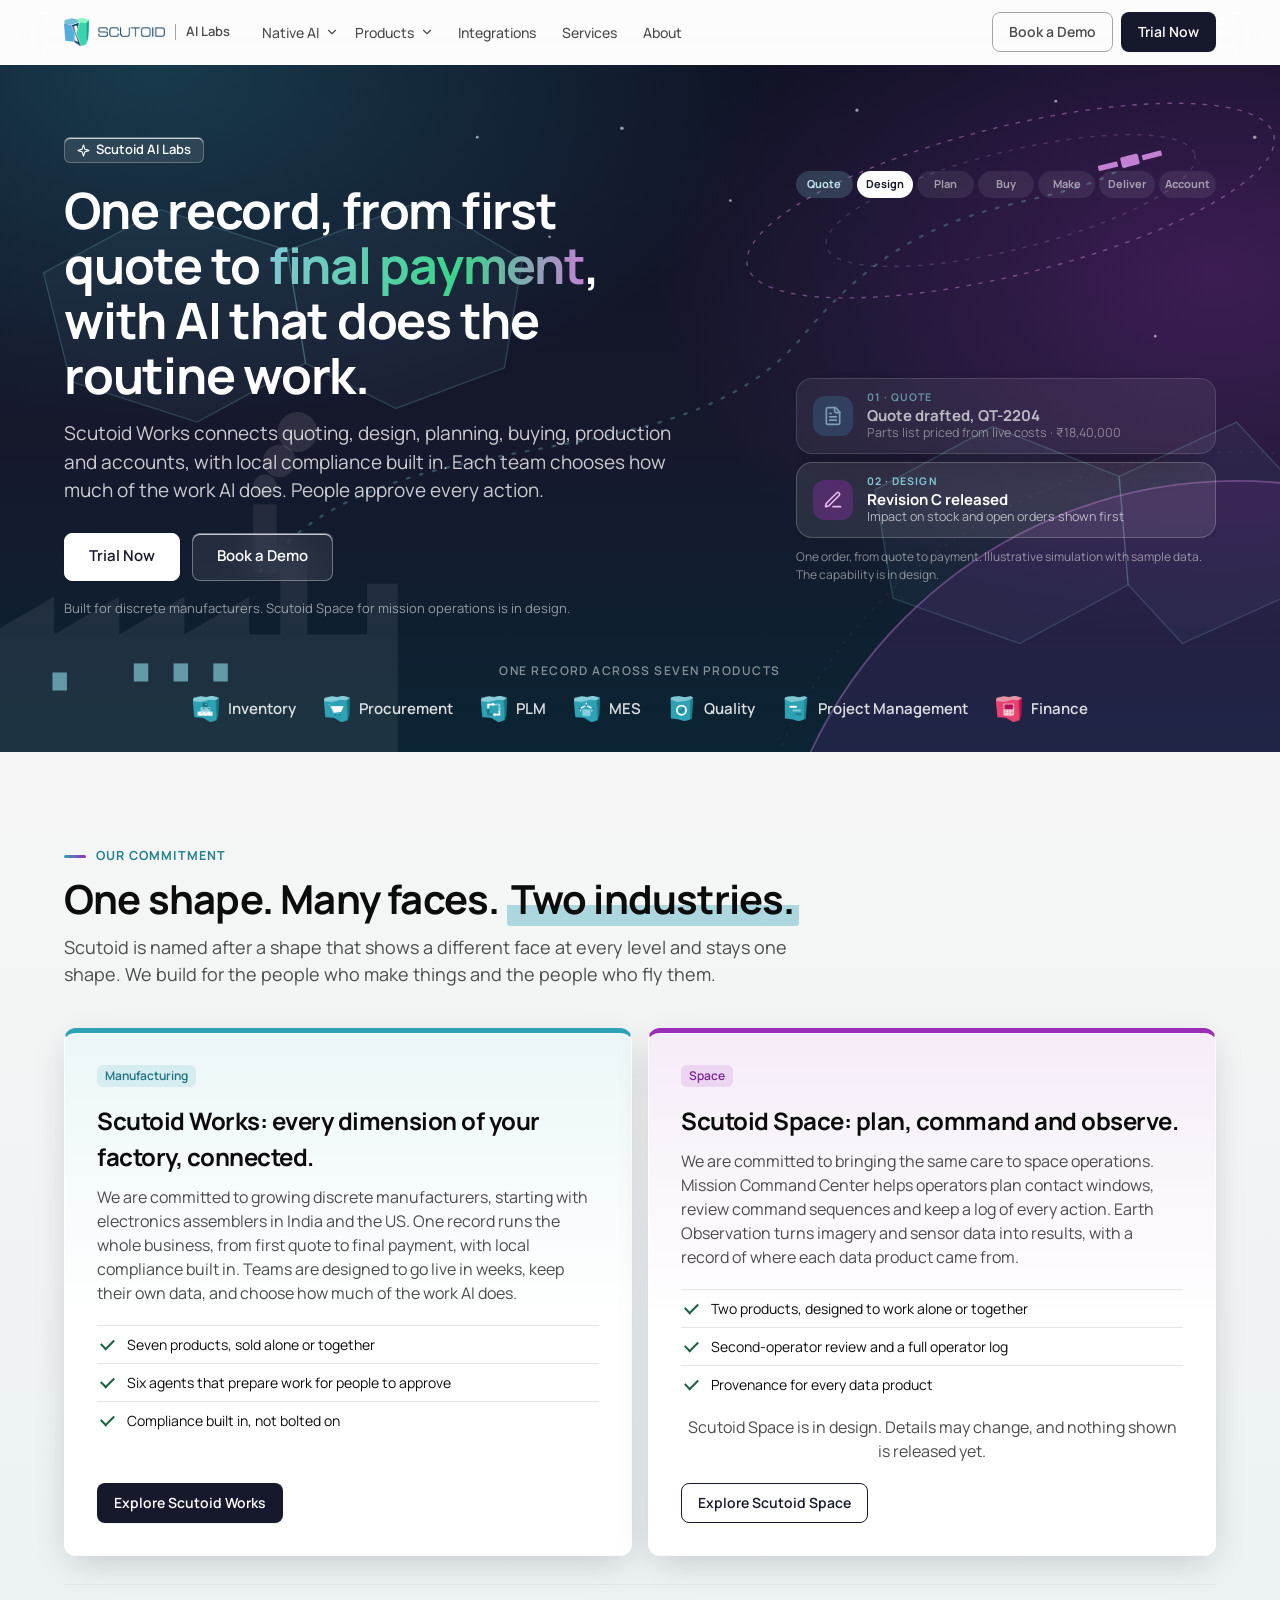
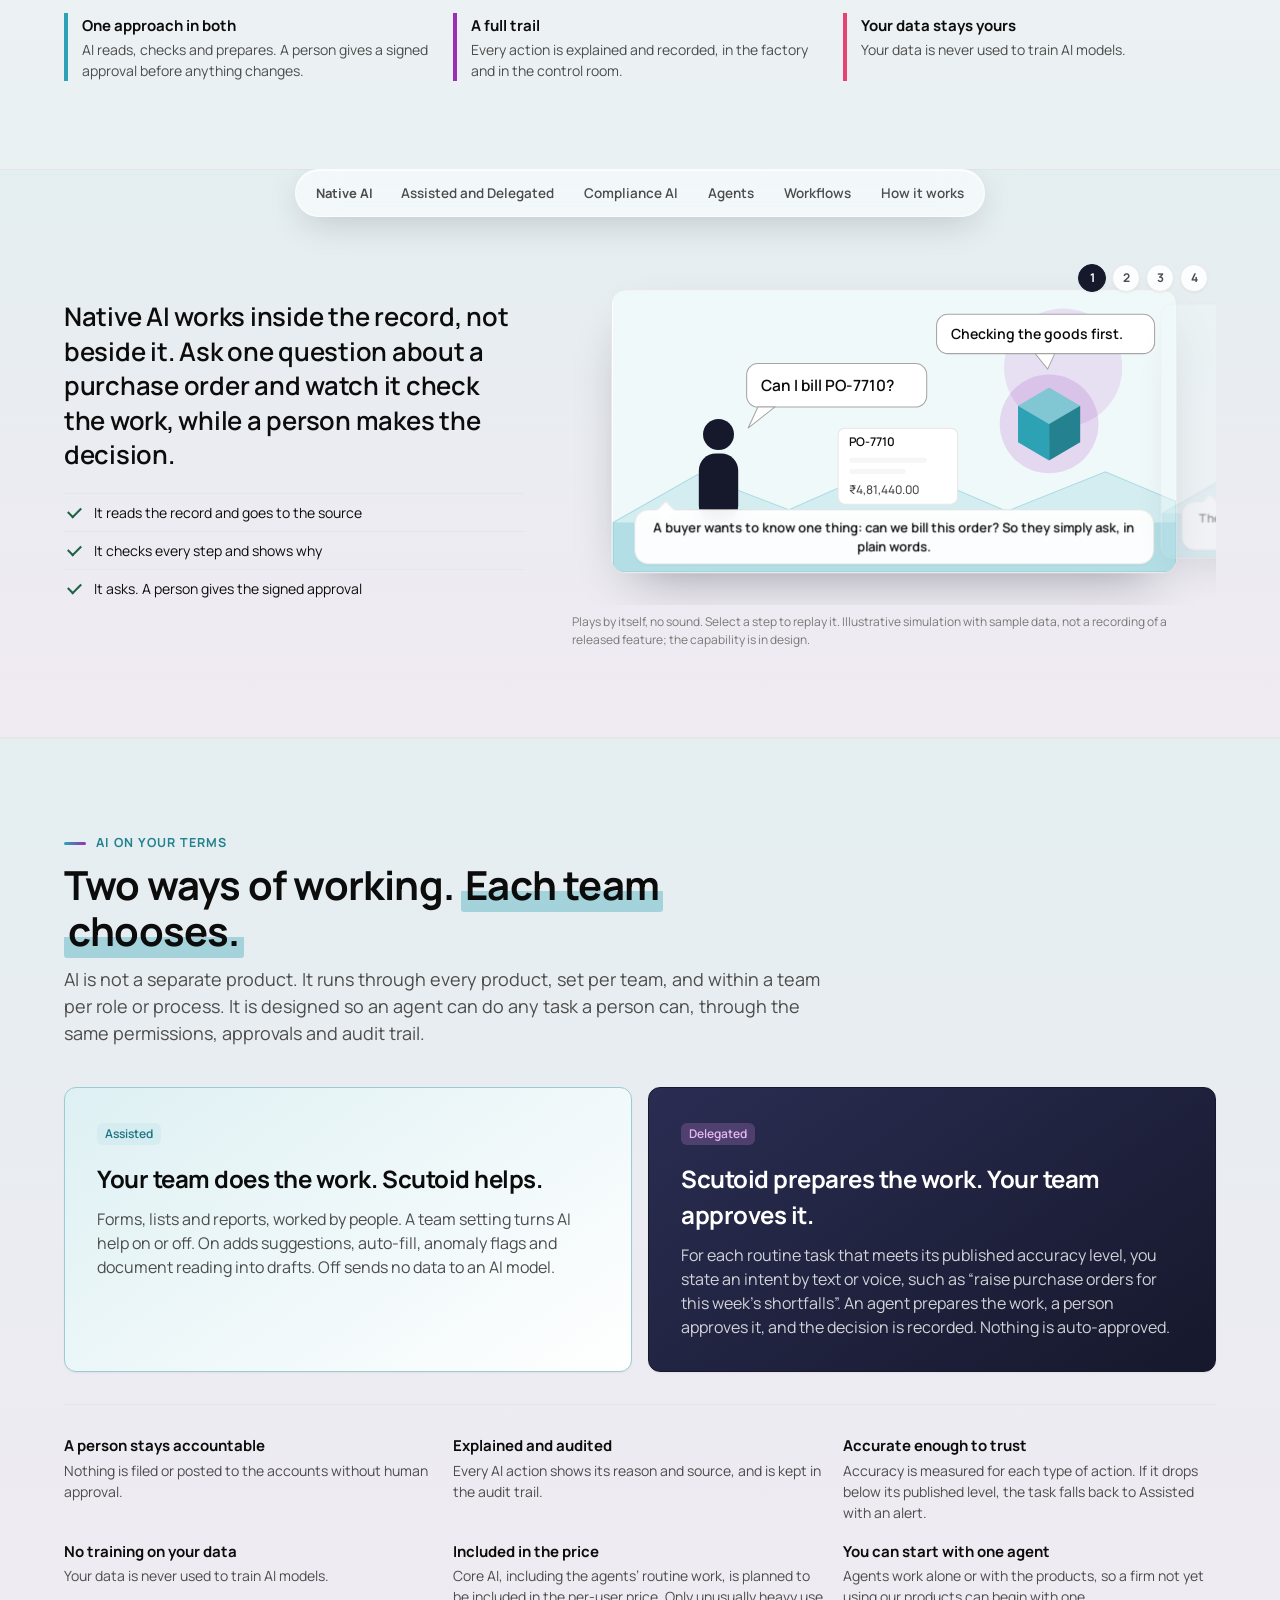
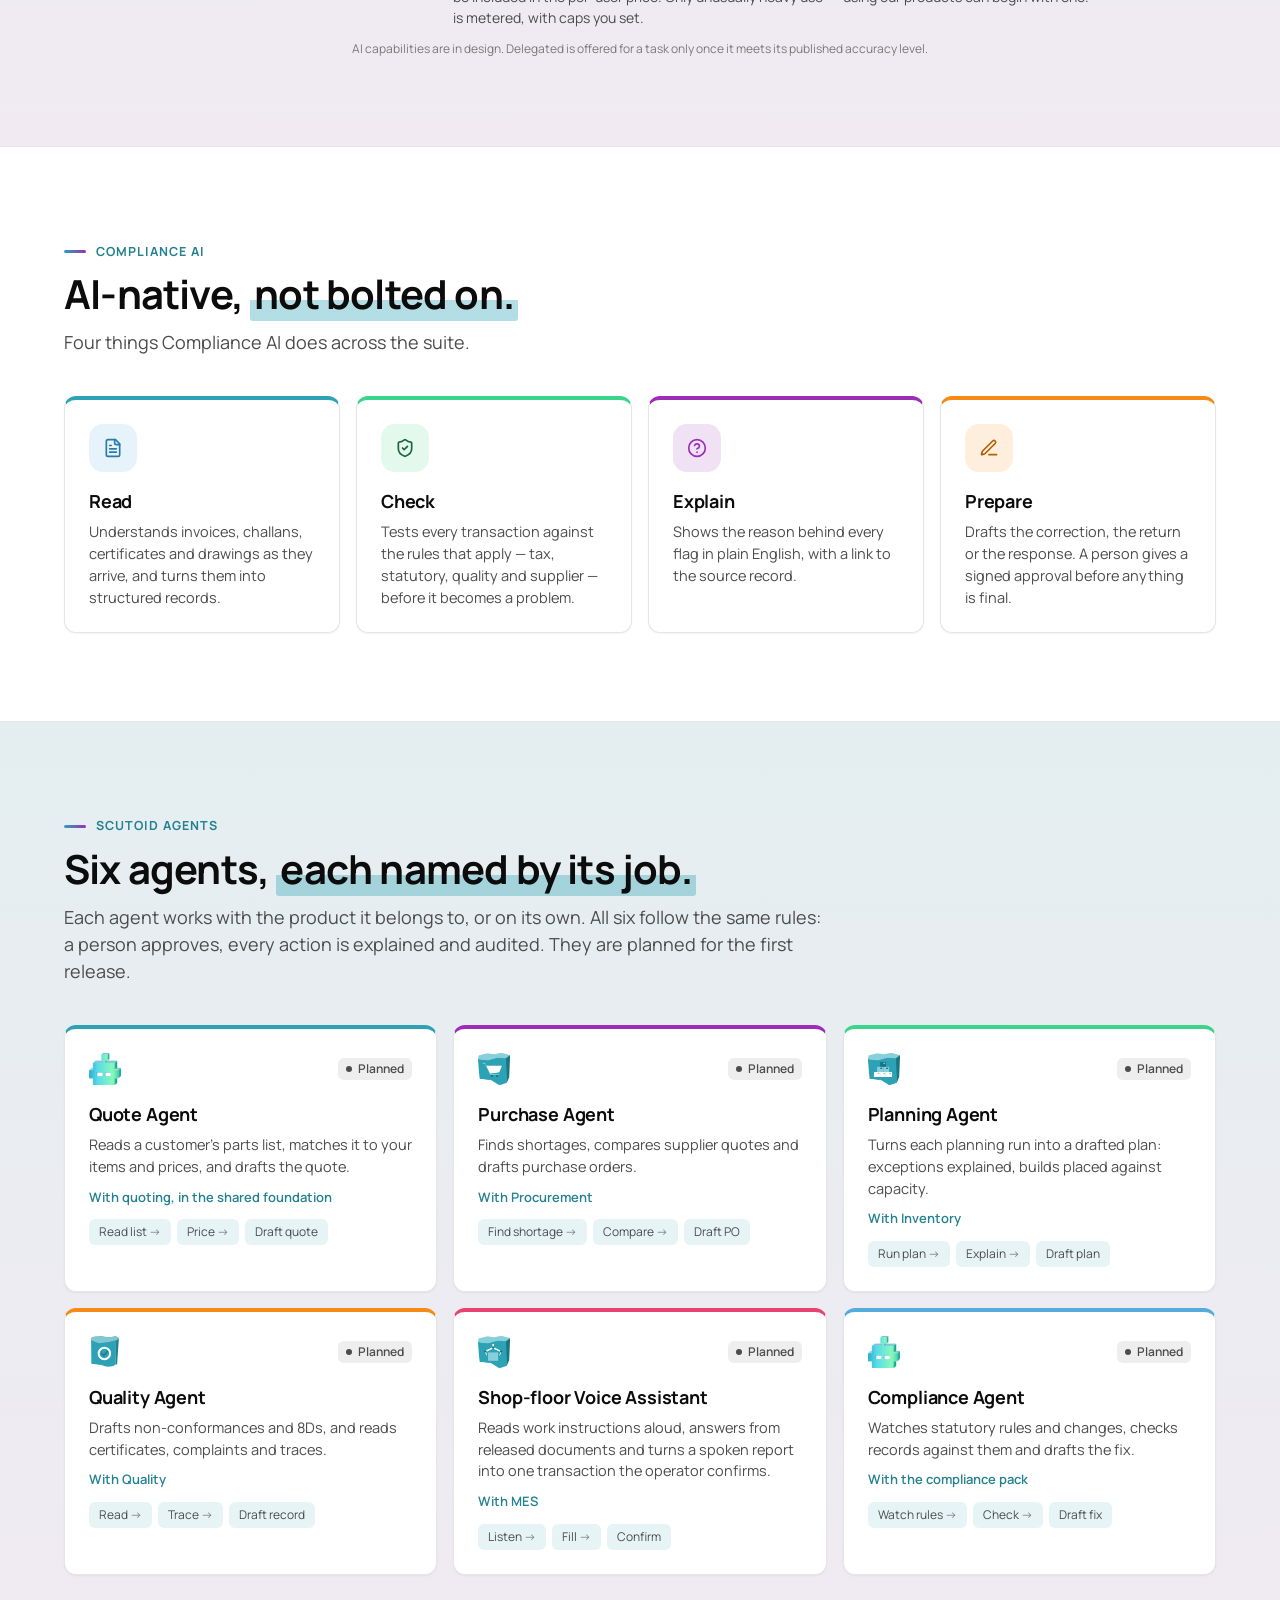
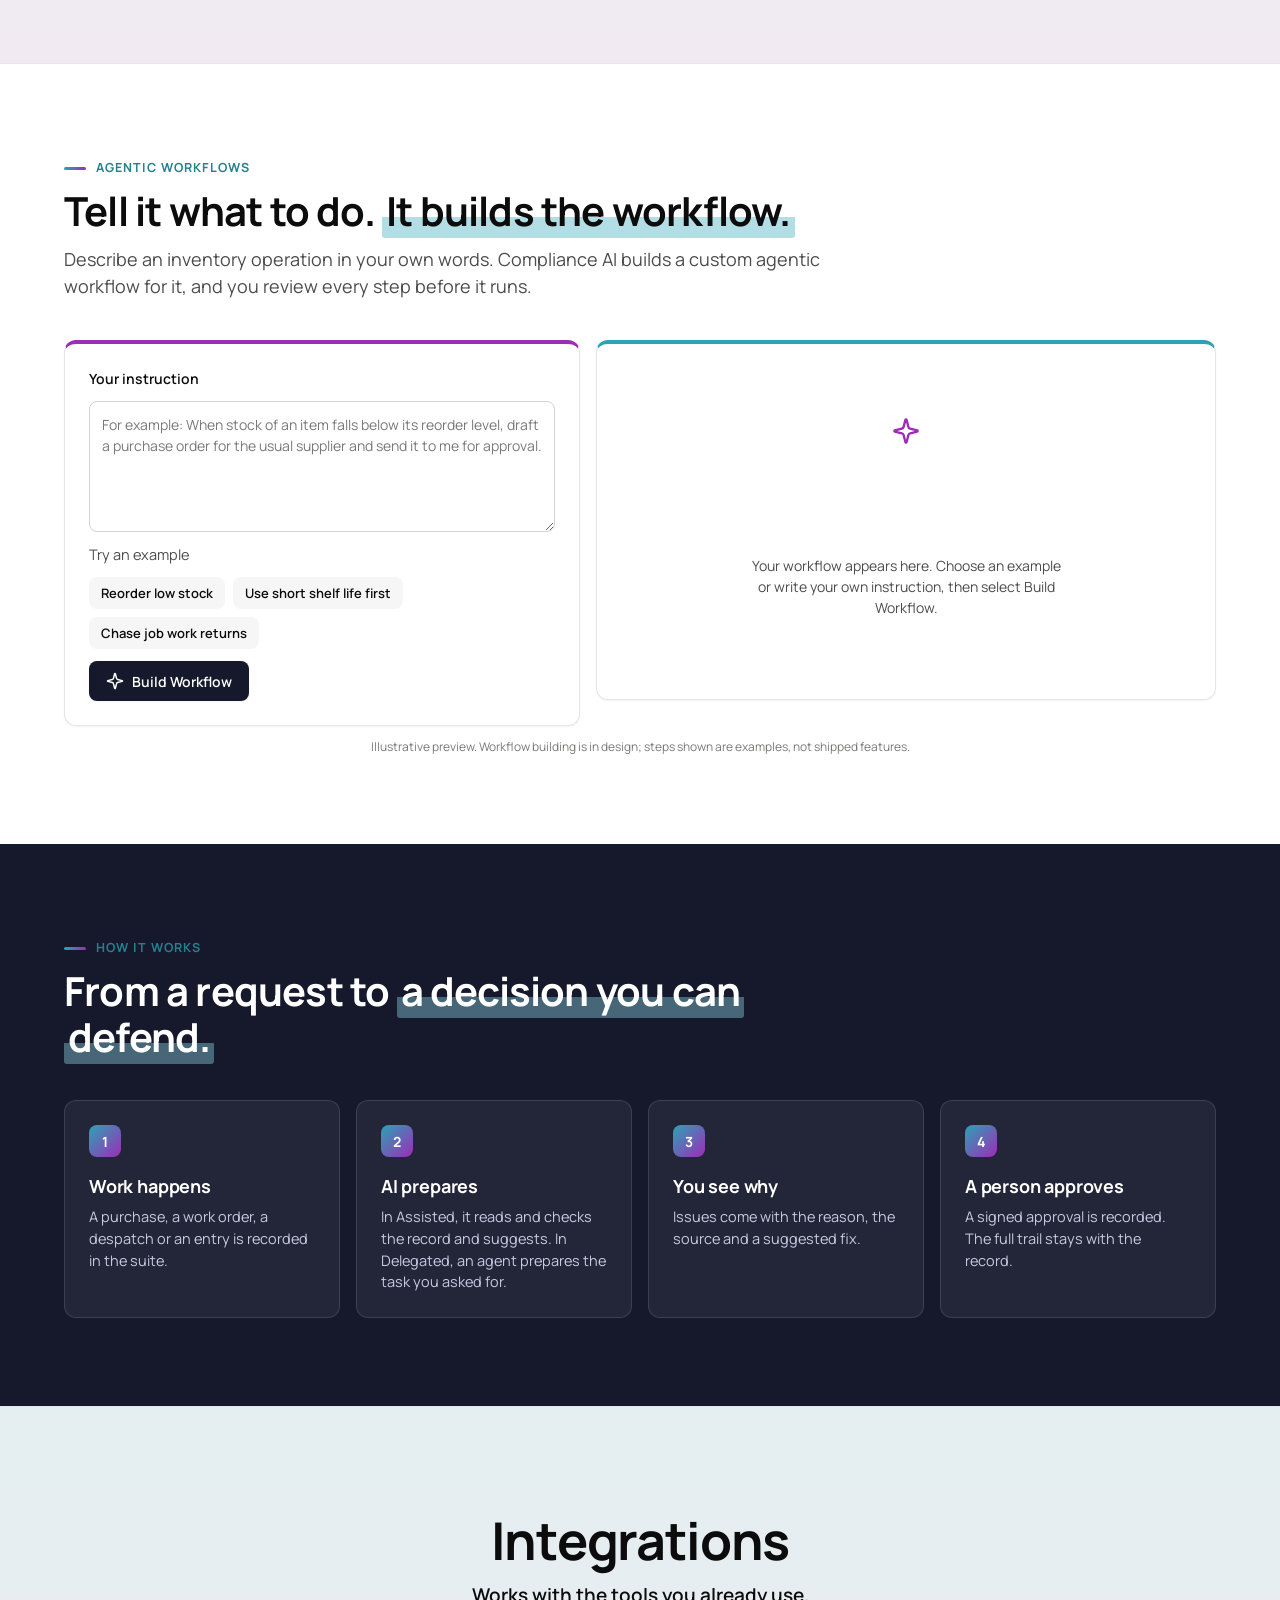
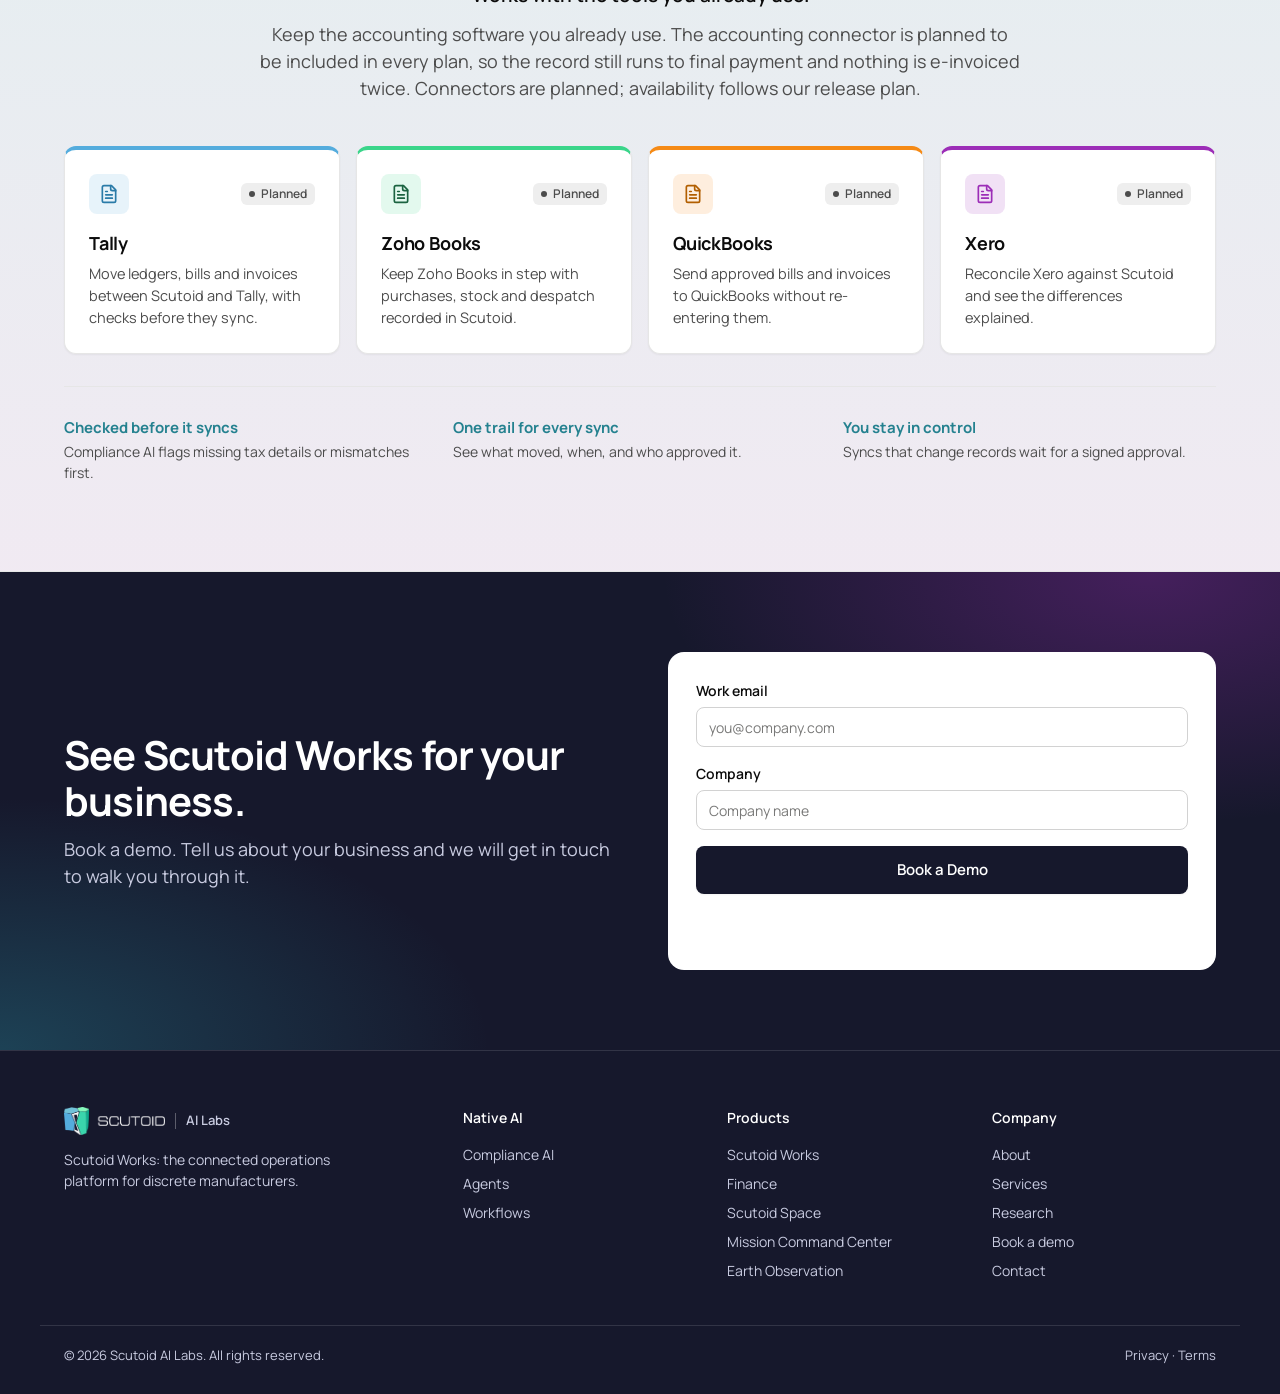
==== commit d81a2f13: "Hero: play one order through all seven stages Replace the four-card hero sequence with a stage rail " ====
--- a/index.html
+++ b/index.html
@@ -118,11 +118,17 @@
       <p class="hero-note">Built for discrete manufacturers. Scutoid Space for mission operations is in design.</p>
     </div>
     <div class="hero-cards" id="heroCards" aria-hidden="true">
-      <div class="hc"><span class="hc-ic purple"><svg class="i"><use href="#i-sparkles"/></svg></span><div><b>Checking PO-7710</b><small>Mehta Castings · ₹4,81,440.00</small></div></div>
-      <div class="hc"><span class="hc-ic green"><svg class="i"><use href="#i-check"/></svg></span><div><b>Goods received</b><small>GRN-2291 · 240 of 240 units</small></div></div>
-      <div class="hc"><span class="hc-ic green"><svg class="i"><use href="#i-shield"/></svg></span><div><b>Quality passed</b><small>QC-1187 · 240 accepted, 0 rejected</small></div></div>
-      <div class="hc"><span class="hc-ic orange"><svg class="i"><use href="#i-pen"/></svg></span><div><b>Bill ready for your approval</b><small>Tax at source needs a review first</small></div></div>
-      <p class="hc-cap">Illustrative simulation with sample data. The capability is in design.</p>
+      <div class="hc-rail"><span>Quote</span><span>Design</span><span>Plan</span><span>Buy</span><span>Make</span><span>Deliver</span><span>Account</span></div>
+      <div class="hc-feed">
+        <div class="hc"><span class="hc-ic blue"><svg class="i"><use href="#i-file"/></svg></span><div><em>01 · Quote</em><b>Quote drafted, QT-2204</b><small>Parts list priced from live costs · ₹18,40,000</small></div></div>
+        <div class="hc"><span class="hc-ic purple"><svg class="i"><use href="#i-pen"/></svg></span><div><em>02 · Design</em><b>Revision C released</b><small>Impact on stock and open orders shown first</small></div></div>
+        <div class="hc"><span class="hc-ic teal"><svg class="i"><use href="#i-sparkles"/></svg></span><div><em>03 · Plan</em><b>Plan drafted, 1 shortage</b><small>240 boards clear to build, except connector J7</small></div></div>
+        <div class="hc"><span class="hc-ic green"><svg class="i"><use href="#i-plus"/></svg></span><div><em>04 · Buy</em><b>PO-7710 ready to send</b><small>Mehta Castings · ₹4,81,440.00 · for approval</small></div></div>
+        <div class="hc"><span class="hc-ic teal"><svg class="i"><use href="#i-shield"/></svg></span><div><em>05 · Make</em><b>WO-2231 running on Line 2</b><small>Reel R-88 traced · 0 defects so far</small></div></div>
+        <div class="hc"><span class="hc-ic blue"><svg class="i"><use href="#i-up"/></svg></span><div><em>06 · Deliver</em><b>Despatch DN-1190 ready</b><small>E-invoice and e-way bill prepared for approval</small></div></div>
+        <div class="hc"><span class="hc-ic orange"><svg class="i"><use href="#i-alert"/></svg></span><div><em>07 · Account</em><b>Bill ready for your approval</b><small>Tax at source needs a review first</small></div></div>
+      </div>
+      <p class="hc-cap">One order, from quote to payment. Illustrative simulation with sample data. The capability is in design.</p>
     </div>
   </div>
   <div class="wrap hero-strip">
--- a/styles.css
+++ b/styles.css
@@ -1131,3 +1131,20 @@
 .login-body.home .login-card h1{background:linear-gradient(90deg,var(--fg),var(--brand-dark));-webkit-background-clip:text;background-clip:text;color:transparent;-webkit-text-fill-color:transparent}
 @media(prefers-reduced-motion:reduce){.inner .section .card.pad{transition:none}}
 .login-body.home .login-card h1{padding-bottom:.14em;line-height:1.2}
+
+/* ---------- Hero story: seven stages in the same space ---------- */
+.hero-cards{display:block;max-width:420px;margin-left:auto;width:100%}
+.hc-rail{display:flex;gap:4px;margin-bottom:12px}
+.hc-rail span{flex:1;text-align:center;font-size:11px;font-weight:700;padding:5px 0;border-radius:999px;background:rgba(255,255,255,.08);color:rgba(255,255,255,.55);transition:background .4s,color .4s}
+.hc-rail span.done{background:rgba(129,199,211,.22);color:#BFE6EE}
+.hc-rail span.on{background:#fff;color:var(--navy)}
+.hc-feed{position:relative;height:328px;overflow:hidden;-webkit-mask-image:linear-gradient(180deg,transparent 0,#000 16%);mask-image:linear-gradient(180deg,transparent 0,#000 16%)}
+.hero-cards .hc{position:absolute;left:0;right:0;bottom:0;height:76px;padding:0 16px;gap:14px;opacity:var(--o,0);transform:translateY(calc(var(--k,-1) * -84px));transition:transform .8s cubic-bezier(.22,.7,.2,1),opacity .8s ease}
+.hc em{display:block;font-style:normal;font-size:10.5px;font-weight:700;letter-spacing:.1em;text-transform:uppercase;color:#81C7D3;margin-bottom:1px}
+.hc b{font-size:15px;line-height:1.25}
+.hc small{display:block;font-size:12.5px;line-height:1.3}
+.hc-ic.blue{background:rgba(84,172,221,.28);color:#A8D6F2}
+.hc-ic.teal{background:rgba(45,162,181,.3);color:#8FD8E6}
+.hc-cap{margin-top:10px}
+@media(max-width:900px){.hero-cards{max-width:none}}
+@media(prefers-reduced-motion:reduce){.hero-cards .hc{transition:none}}
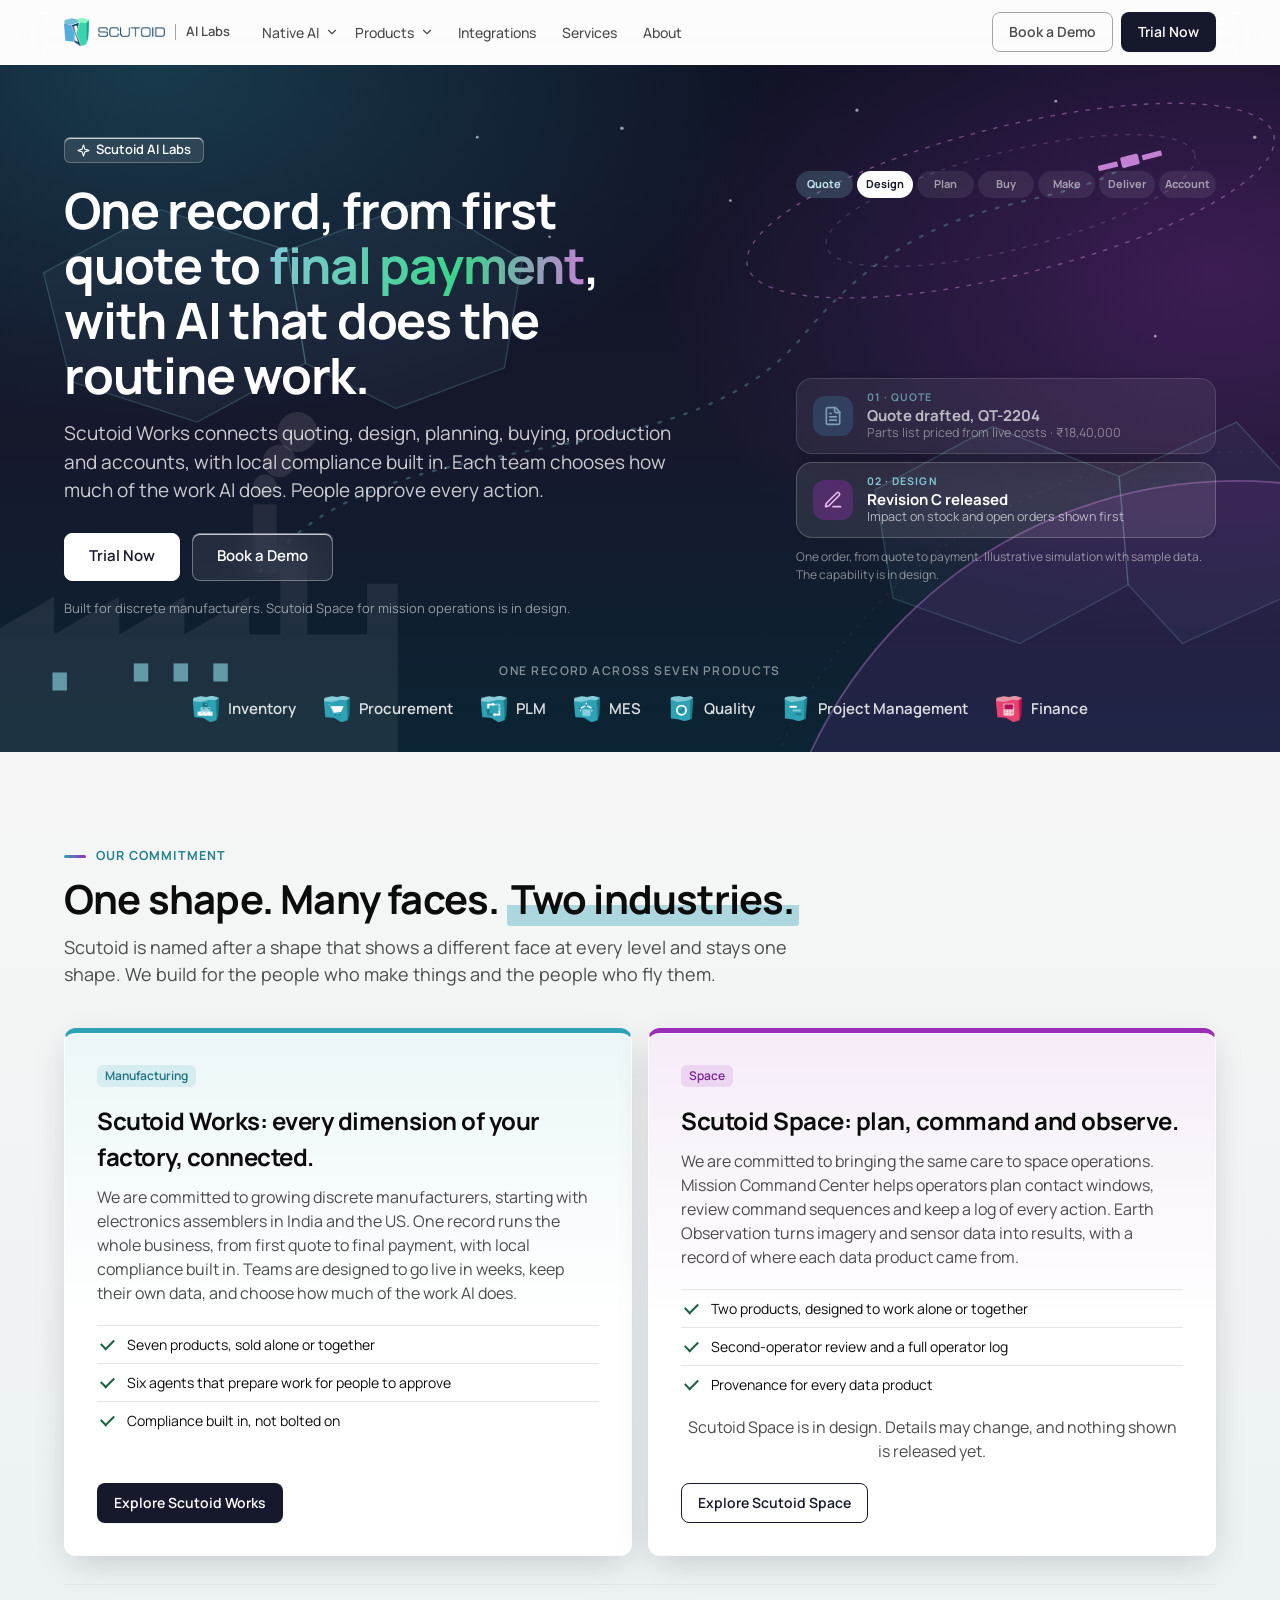
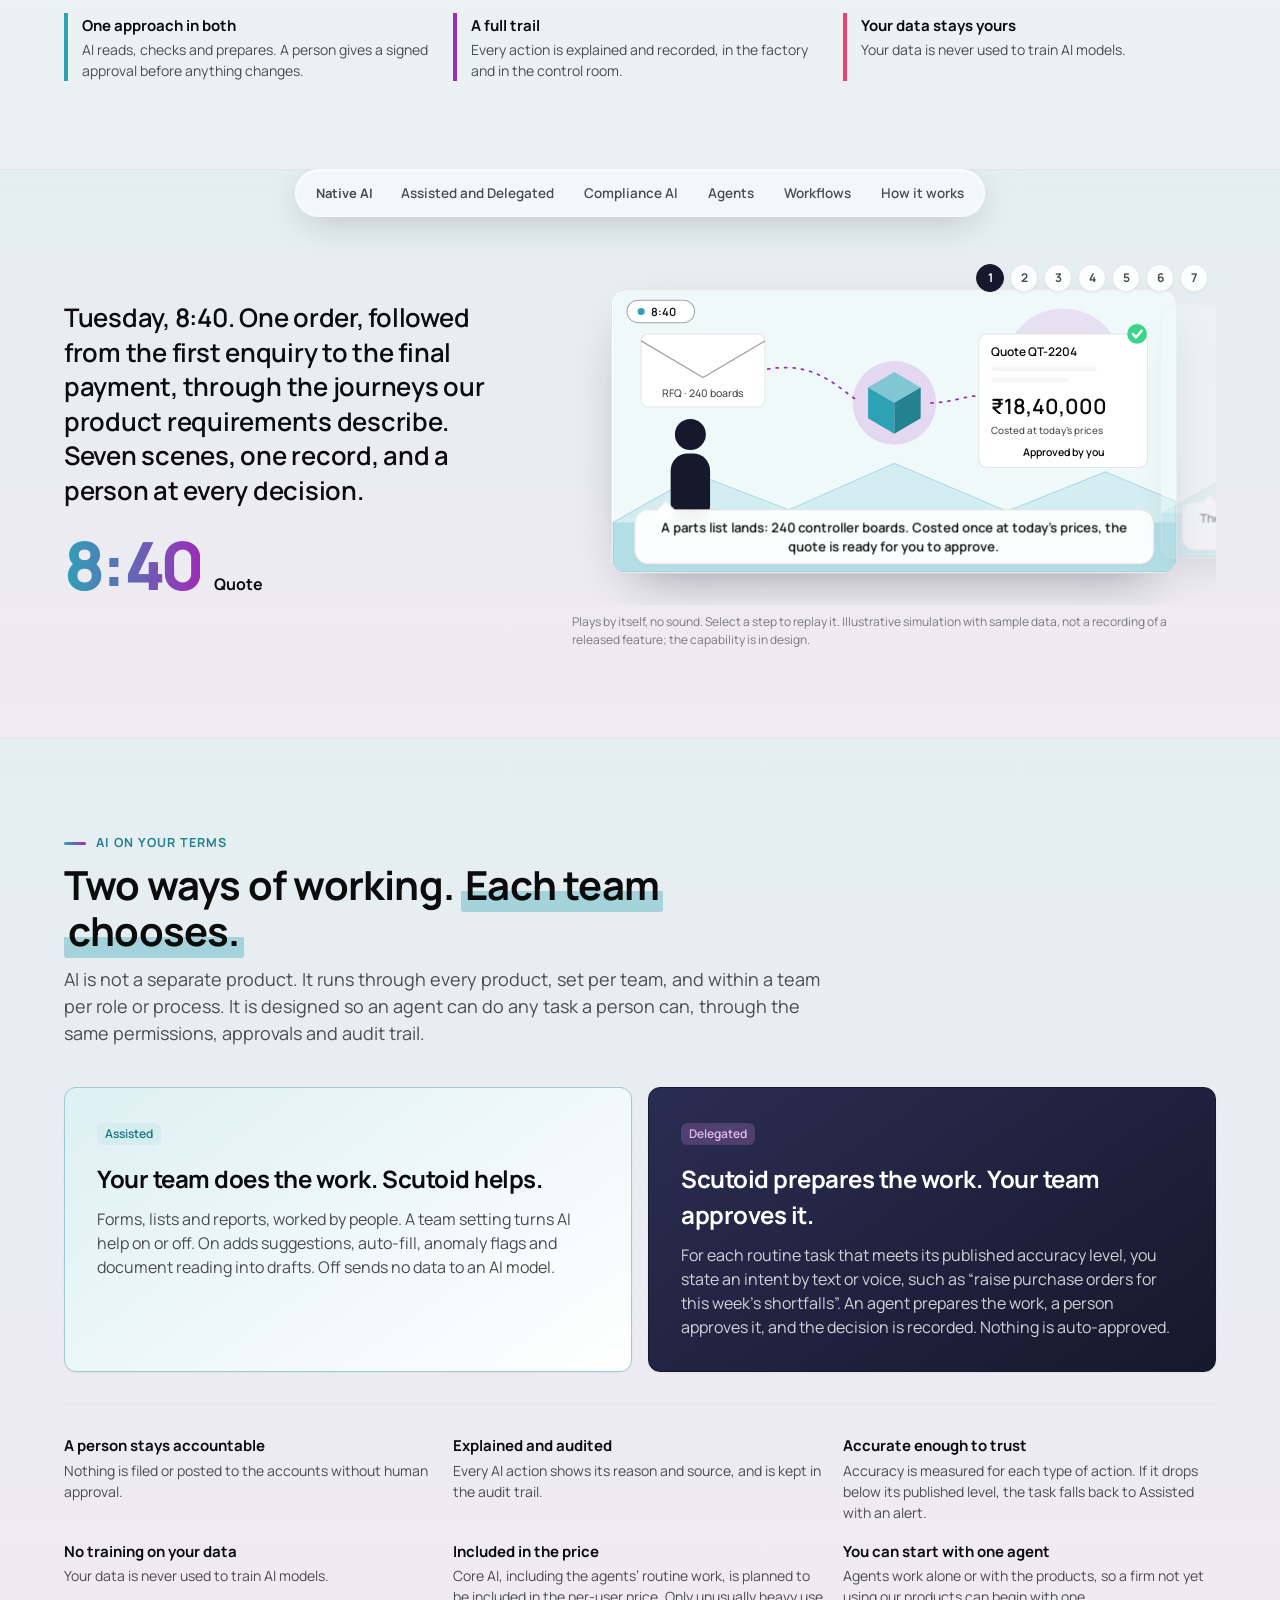
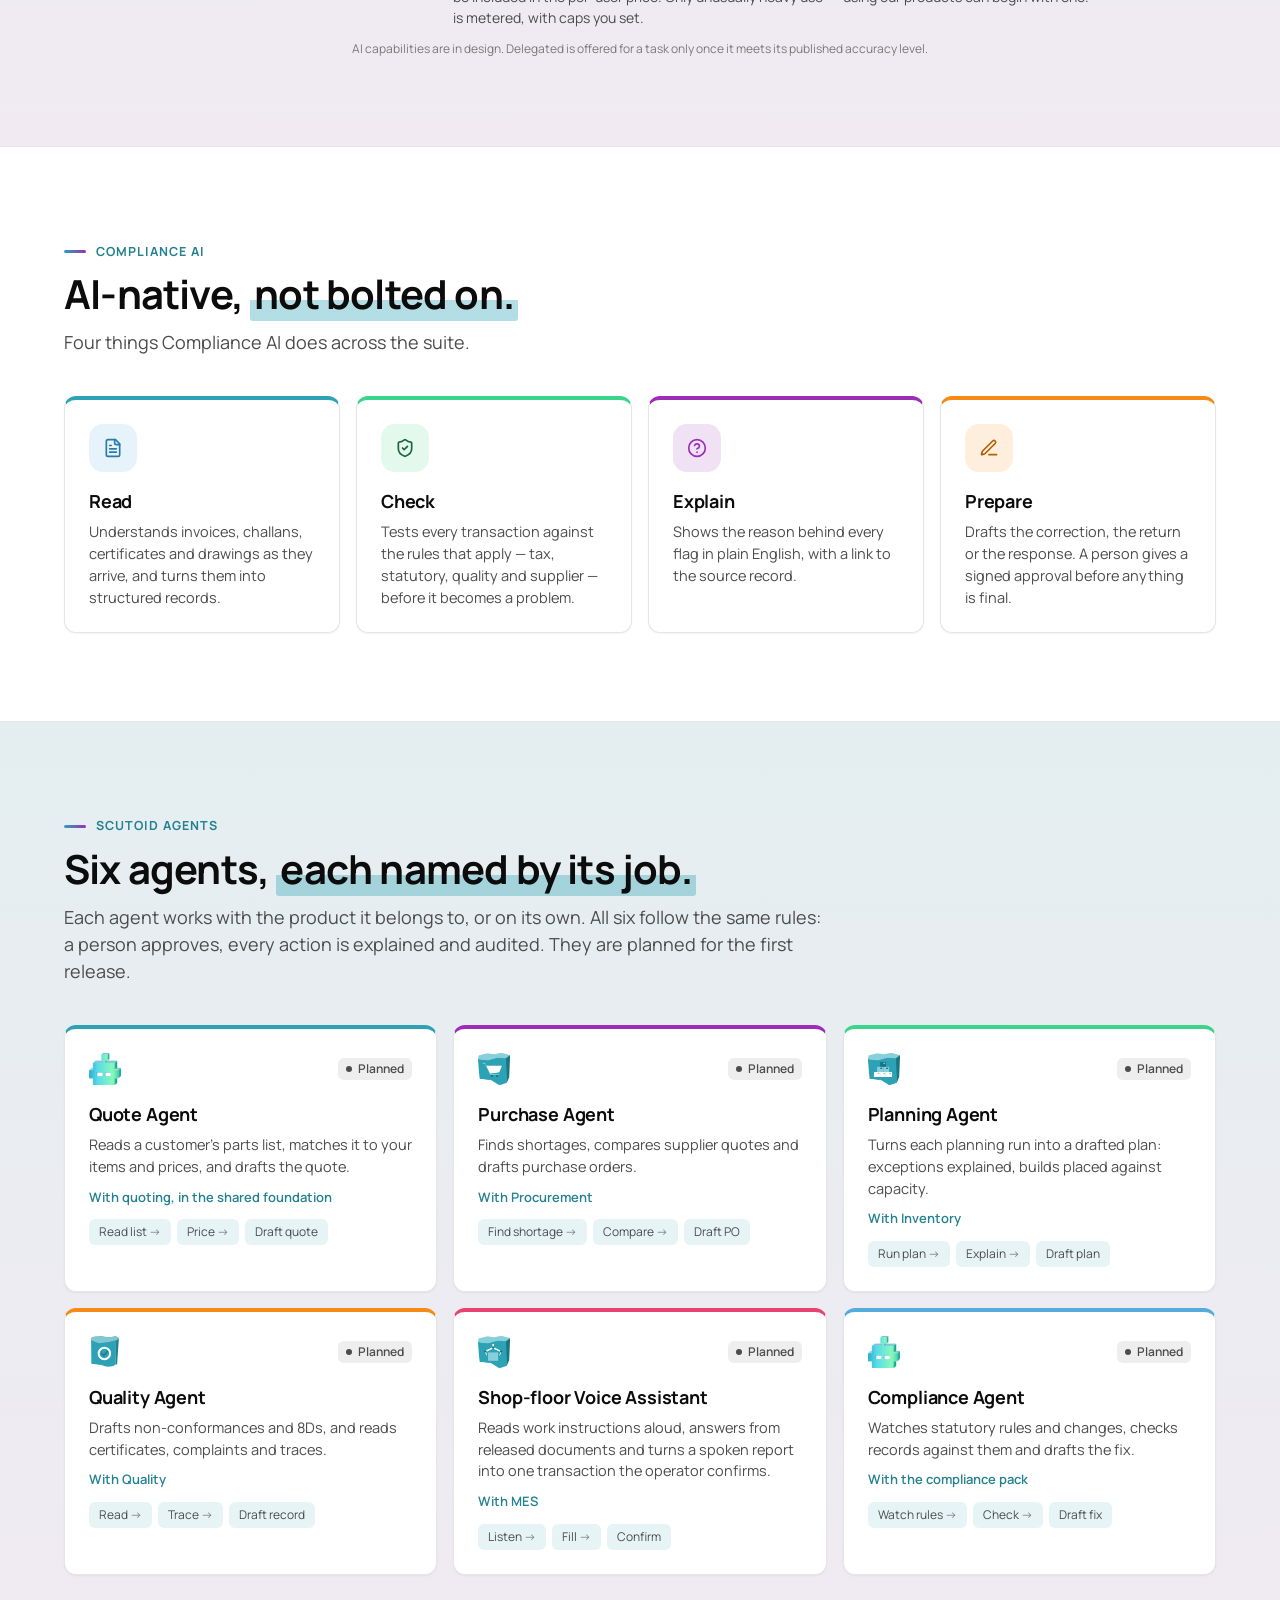
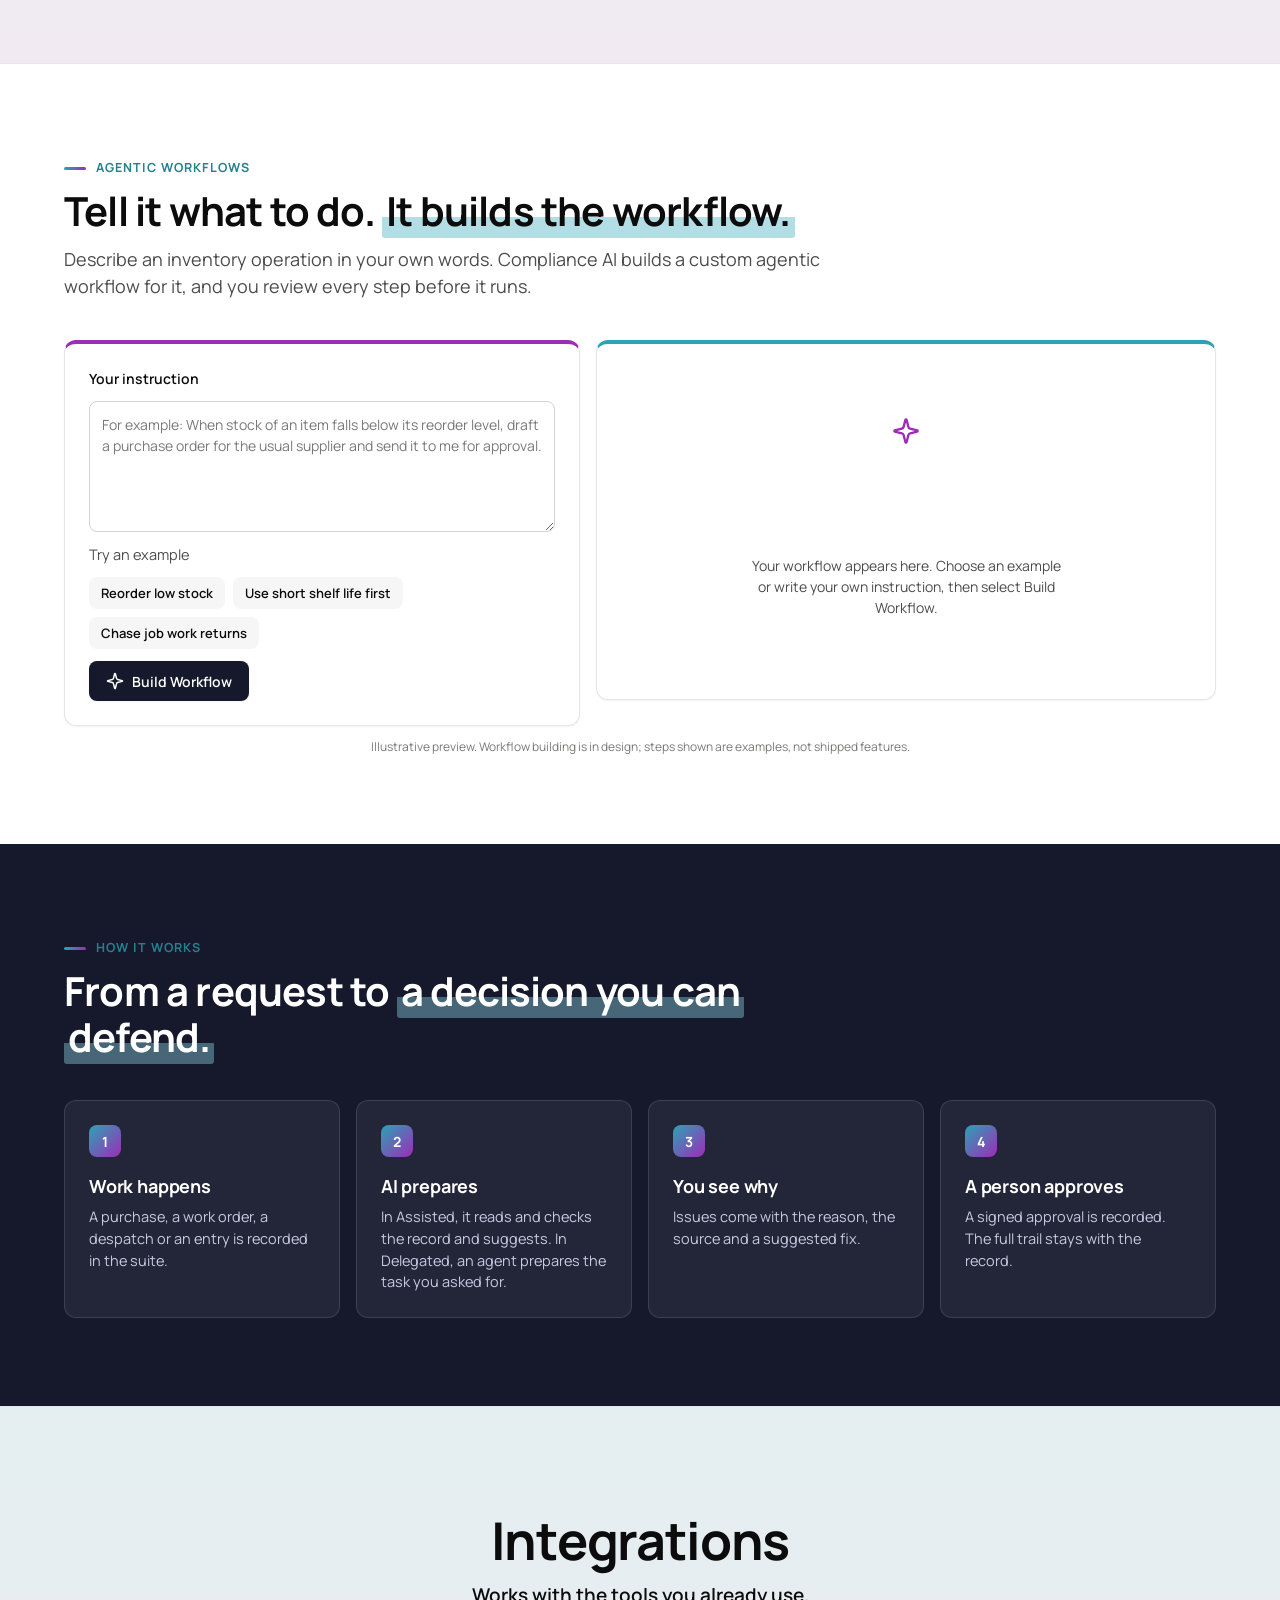
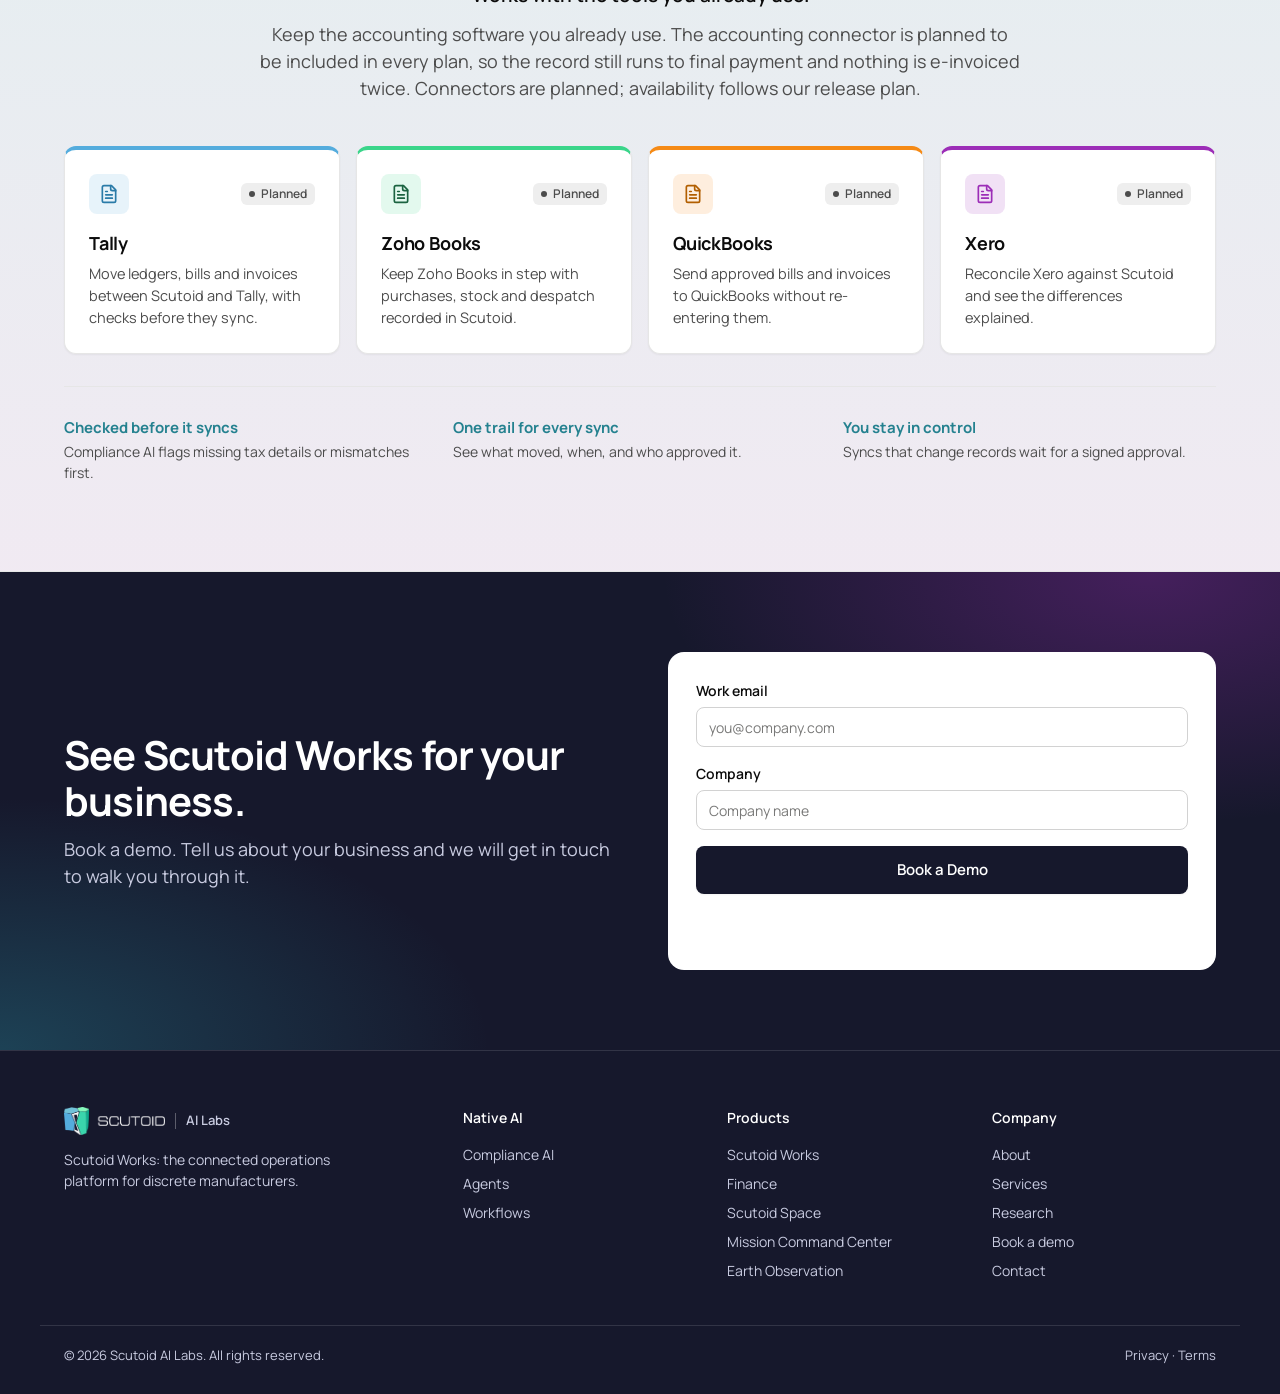
==== commit 2b18e6f9: "Native AI story stitched from PRD journeys, ending in invoice and payment; hover-open and progressiv" ====
--- a/index.html
+++ b/index.html
@@ -126,7 +126,7 @@
         <div class="hc"><span class="hc-ic green"><svg class="i"><use href="#i-plus"/></svg></span><div><em>04 · Buy</em><b>PO-7710 ready to send</b><small>Mehta Castings · ₹4,81,440.00 · for approval</small></div></div>
         <div class="hc"><span class="hc-ic teal"><svg class="i"><use href="#i-shield"/></svg></span><div><em>05 · Make</em><b>WO-2231 running on Line 2</b><small>Reel R-88 traced · 0 defects so far</small></div></div>
         <div class="hc"><span class="hc-ic blue"><svg class="i"><use href="#i-up"/></svg></span><div><em>06 · Deliver</em><b>Despatch DN-1190 ready</b><small>E-invoice and e-way bill prepared for approval</small></div></div>
-        <div class="hc"><span class="hc-ic orange"><svg class="i"><use href="#i-alert"/></svg></span><div><em>07 · Account</em><b>Bill ready for your approval</b><small>Tax at source needs a review first</small></div></div>
+        <div class="hc"><span class="hc-ic orange"><svg class="i"><use href="#i-alert"/></svg></span><div><em>07 · Account</em><b>Invoice INV-3081 ready to send</b><small>₹21,71,200.00 incl. GST · for approval</small></div></div>
       </div>
       <p class="hc-cap">One order, from quote to payment. Illustrative simulation with sample data. The capability is in design.</p>
     </div>
@@ -189,12 +189,8 @@
 <section class="section alt story" id="story">
   <div class="wrap story-split">
     <div class="story-text">
-      <p class="story-lead">Native AI works inside the record, not beside it. Ask one question about a purchase order and watch it check the work, while a person makes the decision.</p>
-      <ul class="ticks tight">
-        <li>It reads the record and goes to the source</li>
-        <li>It checks every step and shows why</li>
-        <li>It asks. A person gives the signed approval</li>
-      </ul>
+      <p class="story-lead">Tuesday, 8:40. One order, followed from the first enquiry to the final payment, through the journeys our product requirements describe. Seven scenes, one record, and a person at every decision.</p>
+      <div class="story-now" aria-live="polite"><b id="snTime">8:40</b><span id="snStage">Quote</span></div>
     </div>
     <div class="walk story-walk" id="video">
       <div class="walk-screen" id="vid" role="img" aria-label="Animated example: AI checks a purchase order in Inventory, matches the records, then asks whether to create the bill.">
--- a/styles.css
+++ b/styles.css
@@ -1148,3 +1148,39 @@
 .hc-cap{margin-top:10px}
 @media(max-width:900px){.hero-cards{max-width:none}}
 @media(prefers-reduced-motion:reduce){.hero-cards .hc{transition:none}}
+
+/* ---------- Hover fix: the glass glint sits behind the text, labels get a real highlight ---------- */
+.glass,.subnav .subnav-in,.nav{isolation:isolate}
+.glass::after,.subnav .subnav-in::after,.nav::after{z-index:-1}
+.sn-products button:hover,.sn-secs button:hover{background:color-mix(in srgb,var(--brand) 16%,transparent);color:var(--fg)}
+.sn-products button[aria-current=true]:hover{background:var(--primary);color:var(--primary-fg)}
+.sn-secs button[aria-current=true]:hover{background:color-mix(in srgb,var(--primary) 18%,transparent)}
+.menu>a:hover,.menu-btn:hover,.menu-split:hover,.has-mega.open .menu-btn,.has-mega.open .menu-split{background:color-mix(in srgb,var(--brand) 14%,transparent);color:var(--fg)}
+.mega-in>a:hover,.mega-products .mega-group>a:hover,.mega-products .mega-group h6 a:hover{background:color-mix(in srgb,var(--brand) 12%,var(--card));box-shadow:inset 0 0 0 1px color-mix(in srgb,var(--brand) 35%,var(--border))}
+
+/* ---------- Dropdown: unrolls from the top, then the items follow one by one ---------- */
+@media(min-width:1001px){
+  .mega{opacity:0;visibility:hidden;transform:translateY(-8px);clip-path:inset(0 -48px 100% -48px);
+    transition:clip-path .32s cubic-bezier(.4,0,.8,.4),opacity .25s ease,transform .32s ease,visibility 0s linear .32s}
+  .has-mega.open .mega{opacity:1;visibility:visible;transform:none;clip-path:inset(0 -48px -64px -48px);
+    transition:clip-path .6s cubic-bezier(.22,.7,.2,1),opacity .35s ease,transform .6s cubic-bezier(.22,.7,.2,1),visibility 0s}
+  .mega-in>*,.mega-products .mega-group>a,.mega-products .mega-group>h6{opacity:0;transform:translateY(12px);transition:opacity .2s ease,transform .2s ease}
+  .has-mega.open .mega-in>*,.has-mega.open .mega-products .mega-group>a,.has-mega.open .mega-products .mega-group>h6{opacity:1;transform:none;
+    transition:opacity .45s ease,transform .5s cubic-bezier(.22,.7,.2,1);transition-delay:calc(var(--i,0) * 55ms + 160ms)}
+  .mega-in>*:nth-child(1),.mega-group>*:nth-child(1){--i:0}.mega-in>*:nth-child(2),.mega-group>*:nth-child(2){--i:1}
+  .mega-in>*:nth-child(3),.mega-group>*:nth-child(3){--i:2}.mega-in>*:nth-child(4),.mega-group>*:nth-child(4){--i:3}
+  .mega-in>*:nth-child(5),.mega-group>*:nth-child(5){--i:4}.mega-group>*:nth-child(6){--i:5}
+  .mega-group>*:nth-child(7){--i:6}.mega-group>*:nth-child(8){--i:7}.mega-group>*:nth-child(9){--i:8}
+  .mega-products .mega-group.space{--g:4}
+}
+@media(max-width:1000px){.mega,.has-mega.open .mega{clip-path:none;transition:none}.mega-in>*,.mega-group>*{opacity:1;transform:none}}
+@media(prefers-reduced-motion:reduce){.mega,.has-mega.open .mega,.mega-in>*,.mega-group>*{transition:none!important}}
+
+/* ---------- Story: running clock and ring ---------- */
+.art .ring{fill:none;stroke:var(--green);stroke-width:4}
+.story-now{display:flex;align-items:baseline;gap:14px;margin-top:6px}
+.story-now b{font-size:clamp(46px,5.2vw,68px);font-weight:800;letter-spacing:-.04em;line-height:1.1;padding-bottom:.06em;background:linear-gradient(90deg,var(--brand),var(--purple));-webkit-background-clip:text;background-clip:text;color:transparent;-webkit-text-fill-color:transparent;font-variant-numeric:tabular-nums}
+.story-now span{font-size:20px;font-weight:700;color:var(--fg)}
+
+.story-now{flex-wrap:wrap}
+.story-now span{font-size:16px;line-height:1.3}
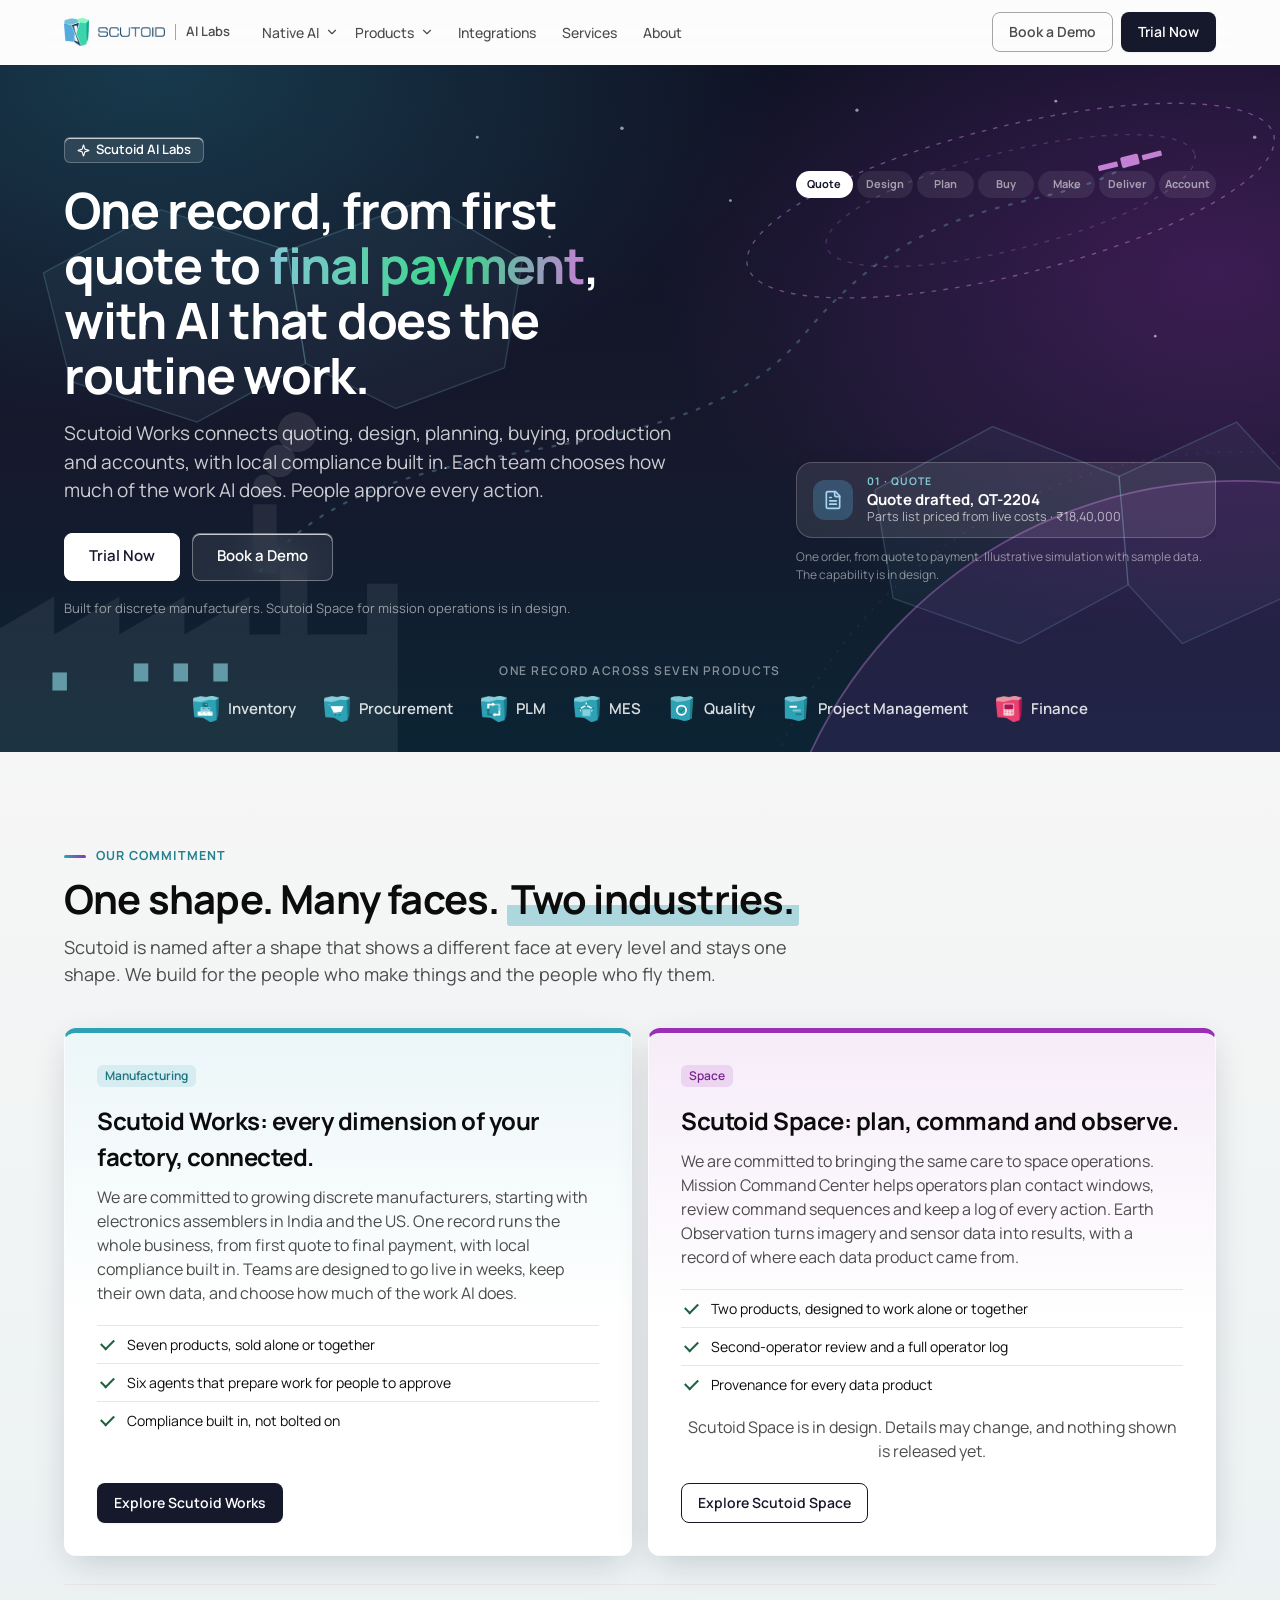
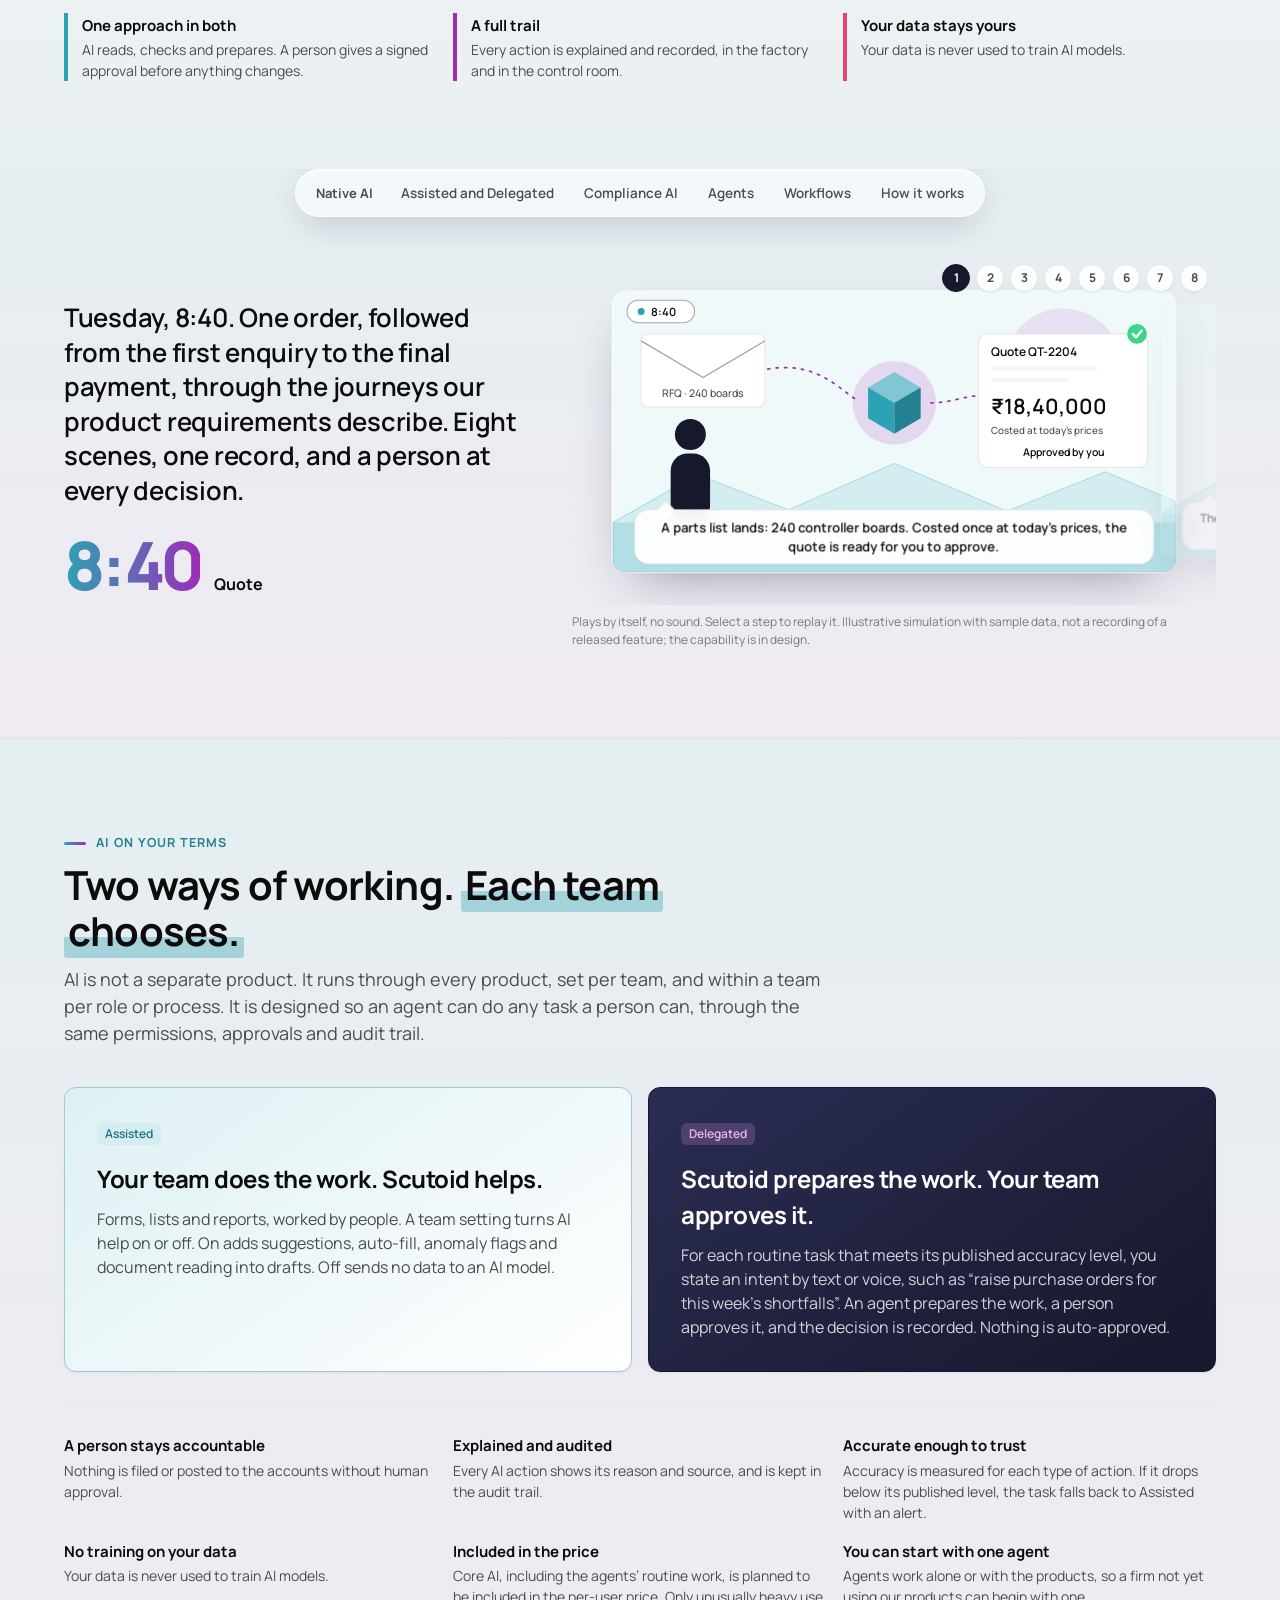
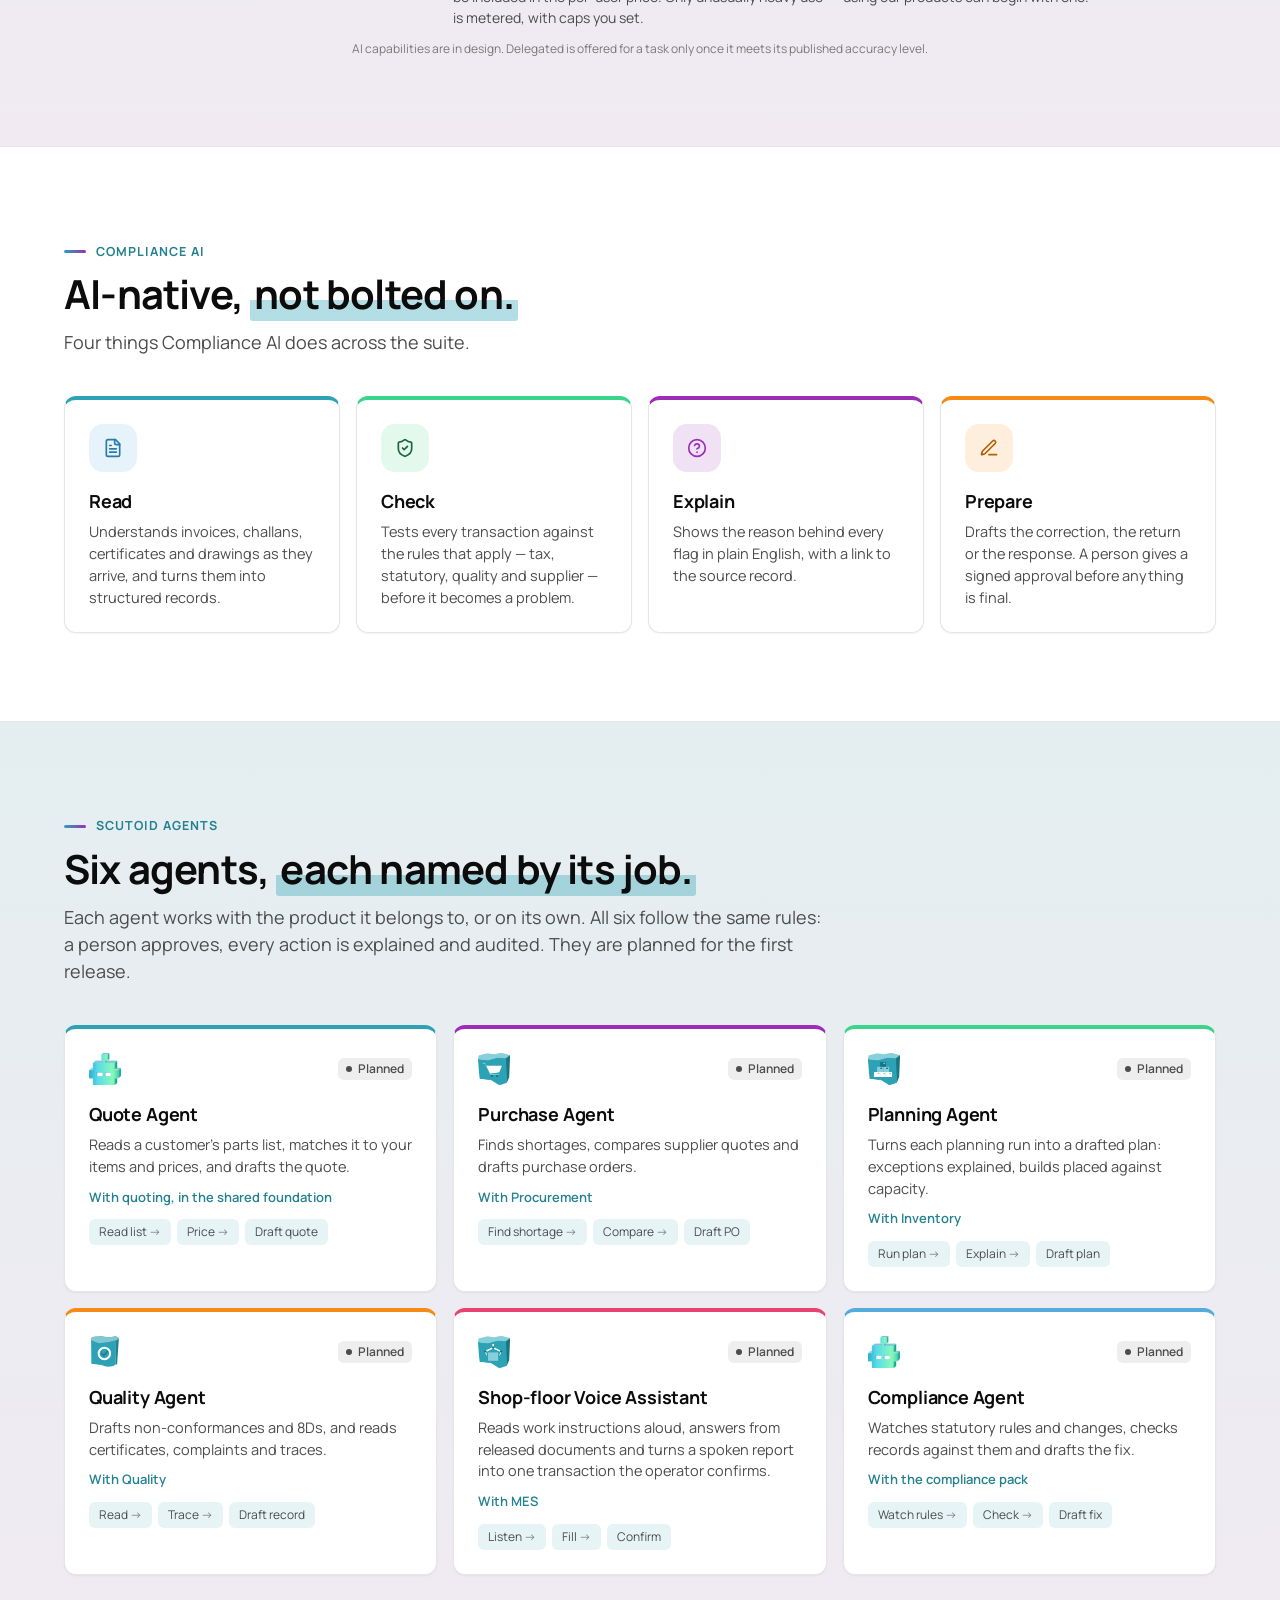
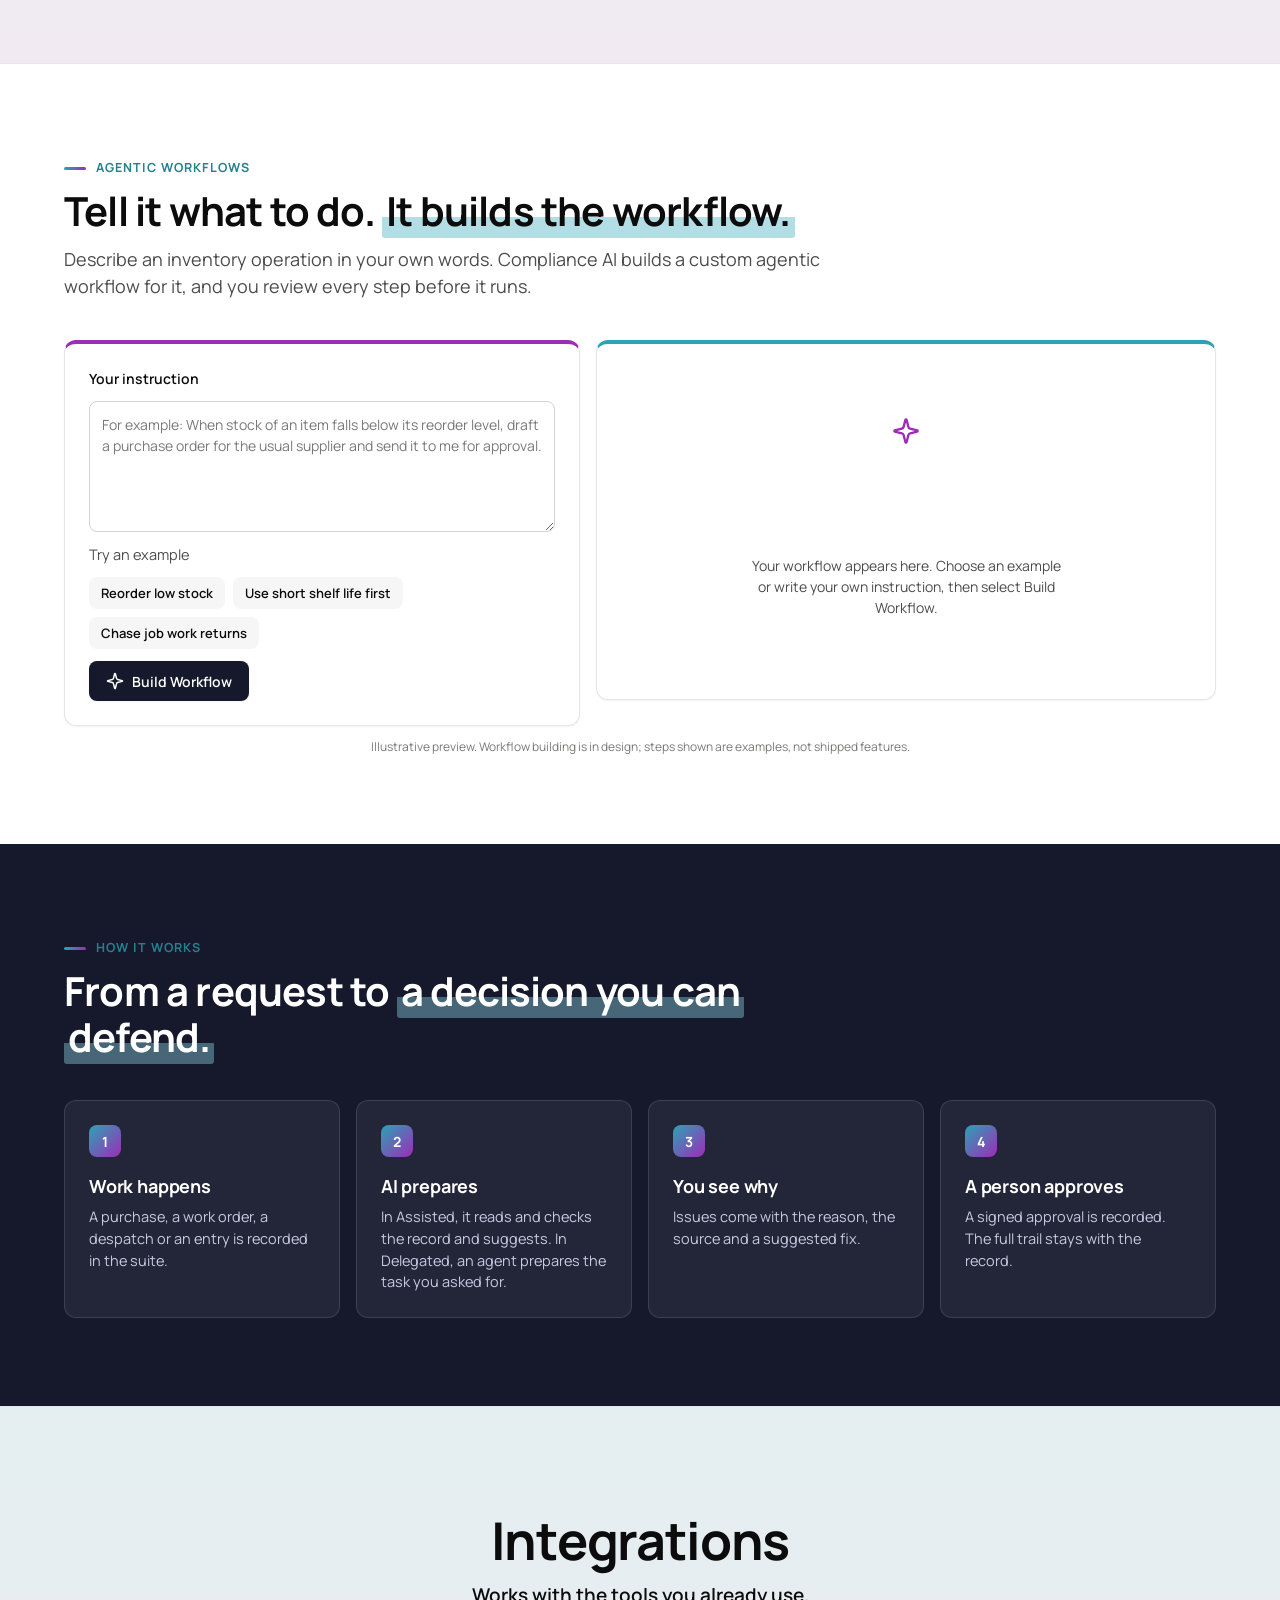
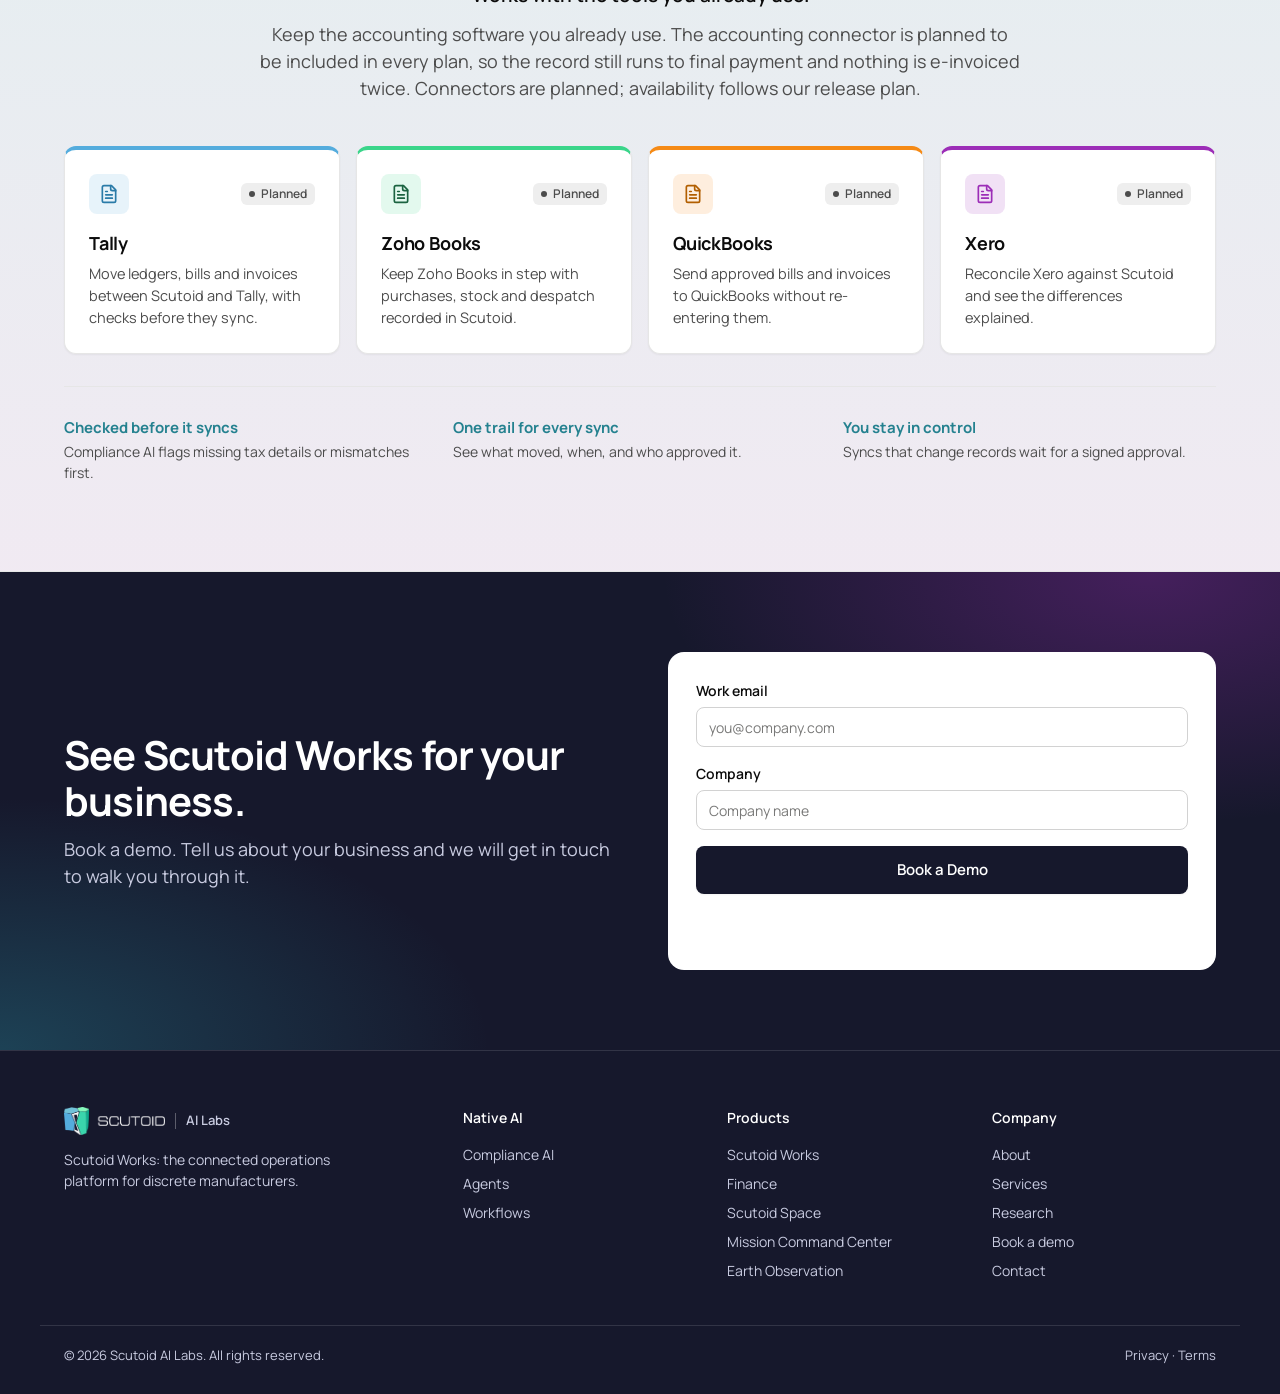
==== commit 6713c7c6: "Native AI story: add an eighth scene settling Mehta's PO and balancing both sides in the books Co-Au" ====
--- a/index.html
+++ b/index.html
@@ -189,7 +189,7 @@
 <section class="section alt story" id="story">
   <div class="wrap story-split">
     <div class="story-text">
-      <p class="story-lead">Tuesday, 8:40. One order, followed from the first enquiry to the final payment, through the journeys our product requirements describe. Seven scenes, one record, and a person at every decision.</p>
+      <p class="story-lead">Tuesday, 8:40. One order, followed from the first enquiry to the final payment, through the journeys our product requirements describe. Eight scenes, one record, and a person at every decision.</p>
       <div class="story-now" aria-live="polite"><b id="snTime">8:40</b><span id="snStage">Quote</span></div>
     </div>
     <div class="walk story-walk" id="video">
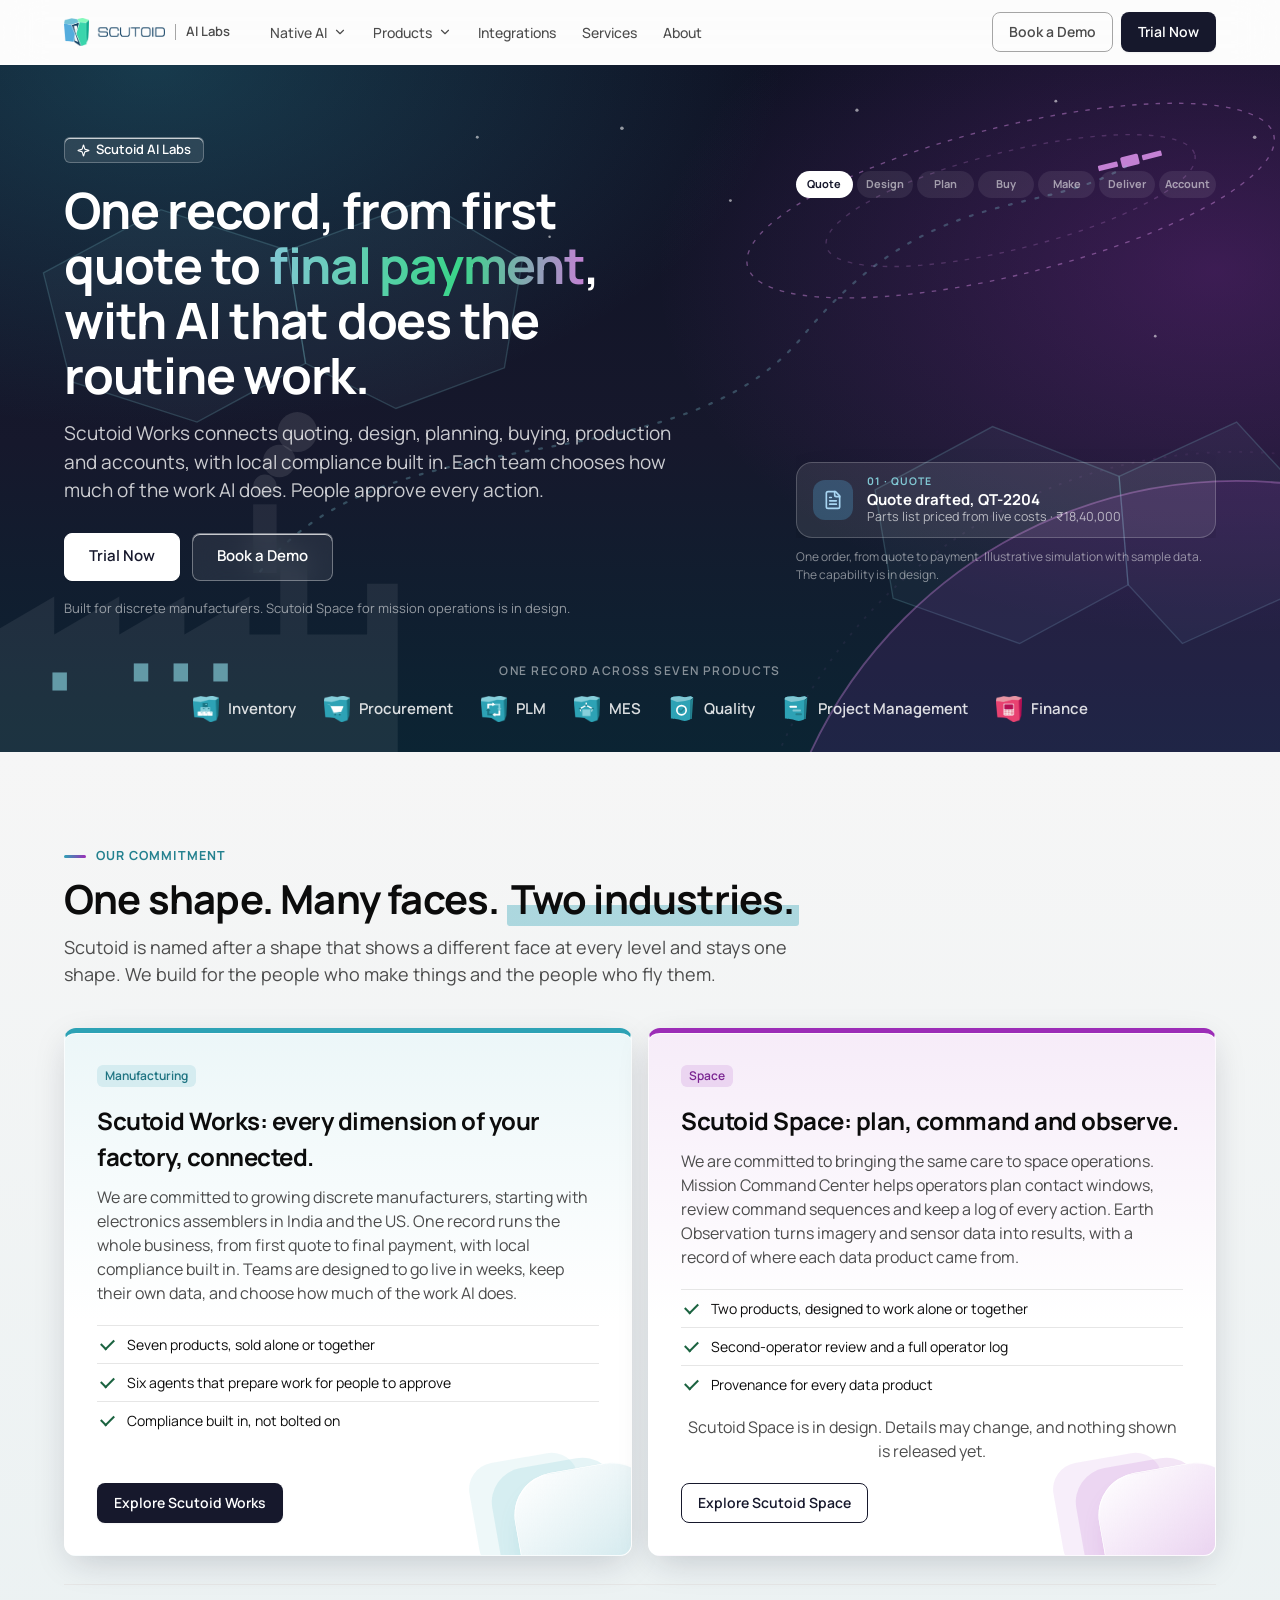
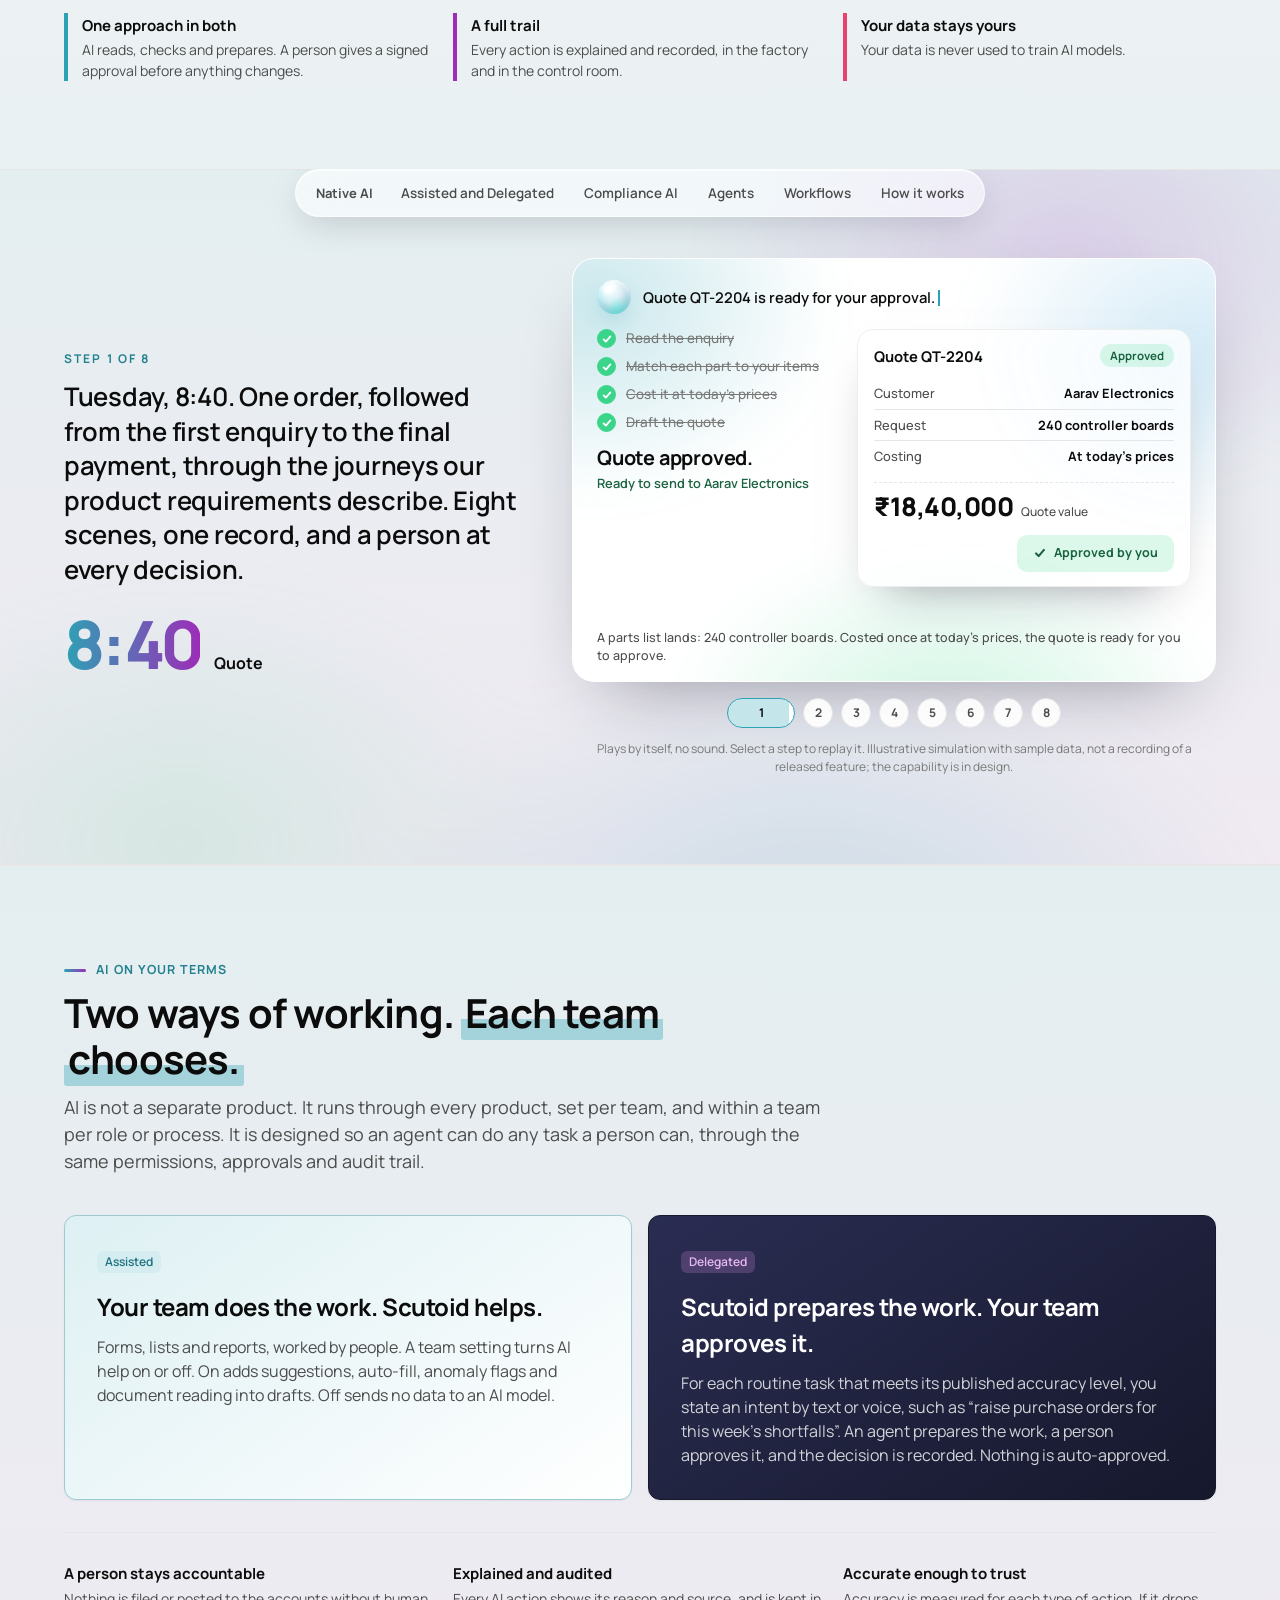
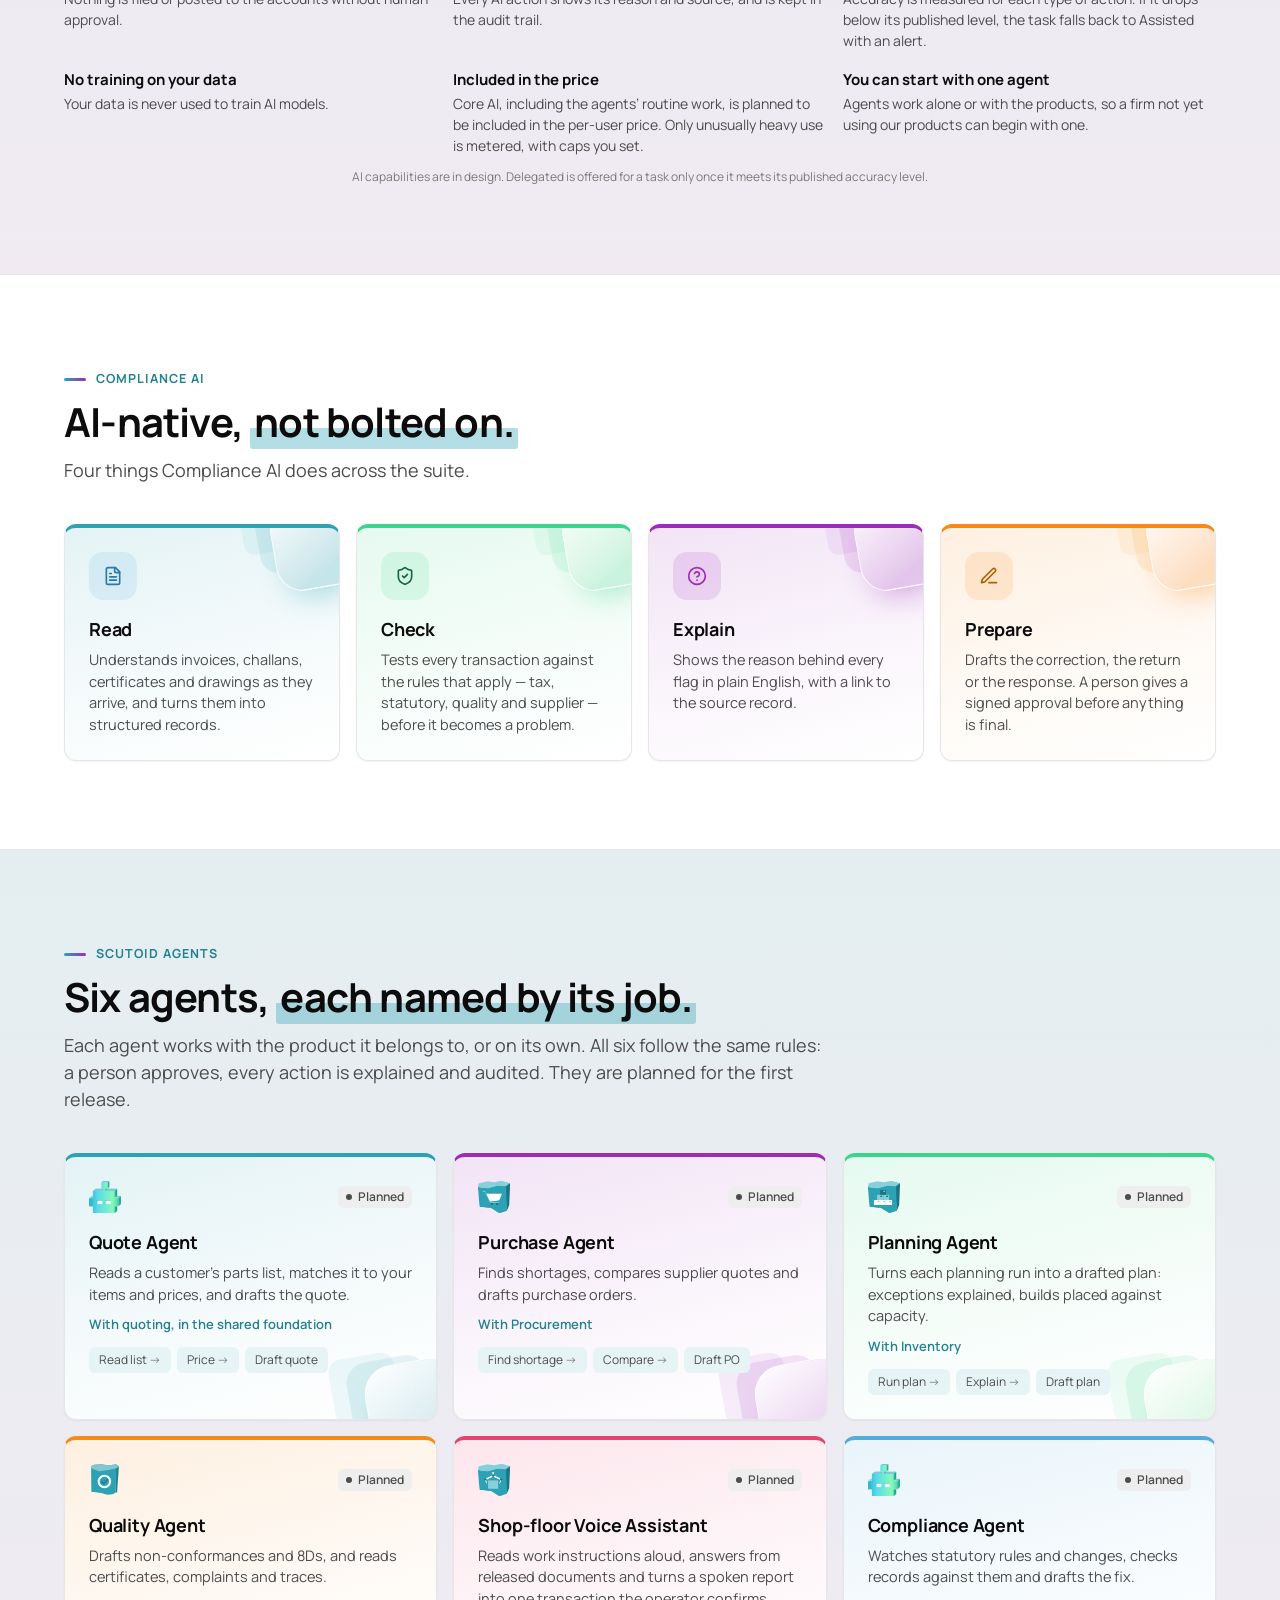
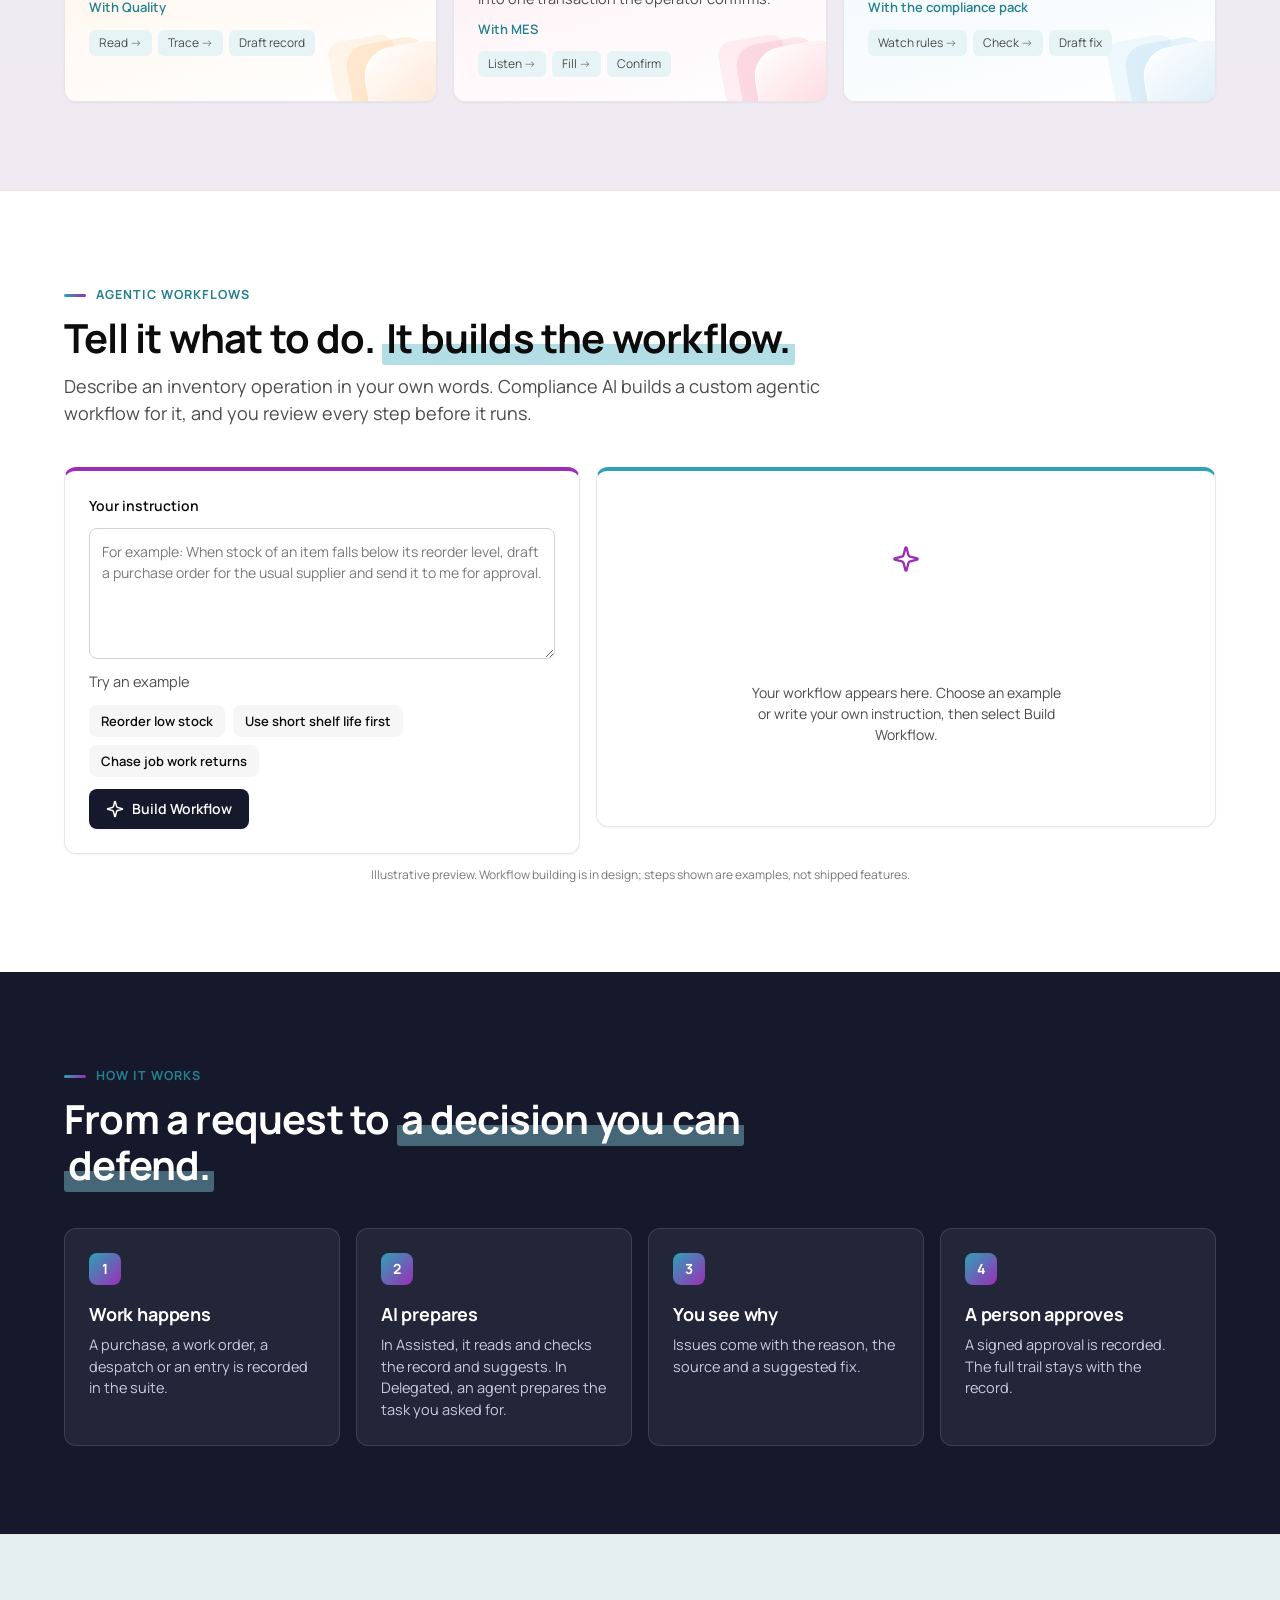
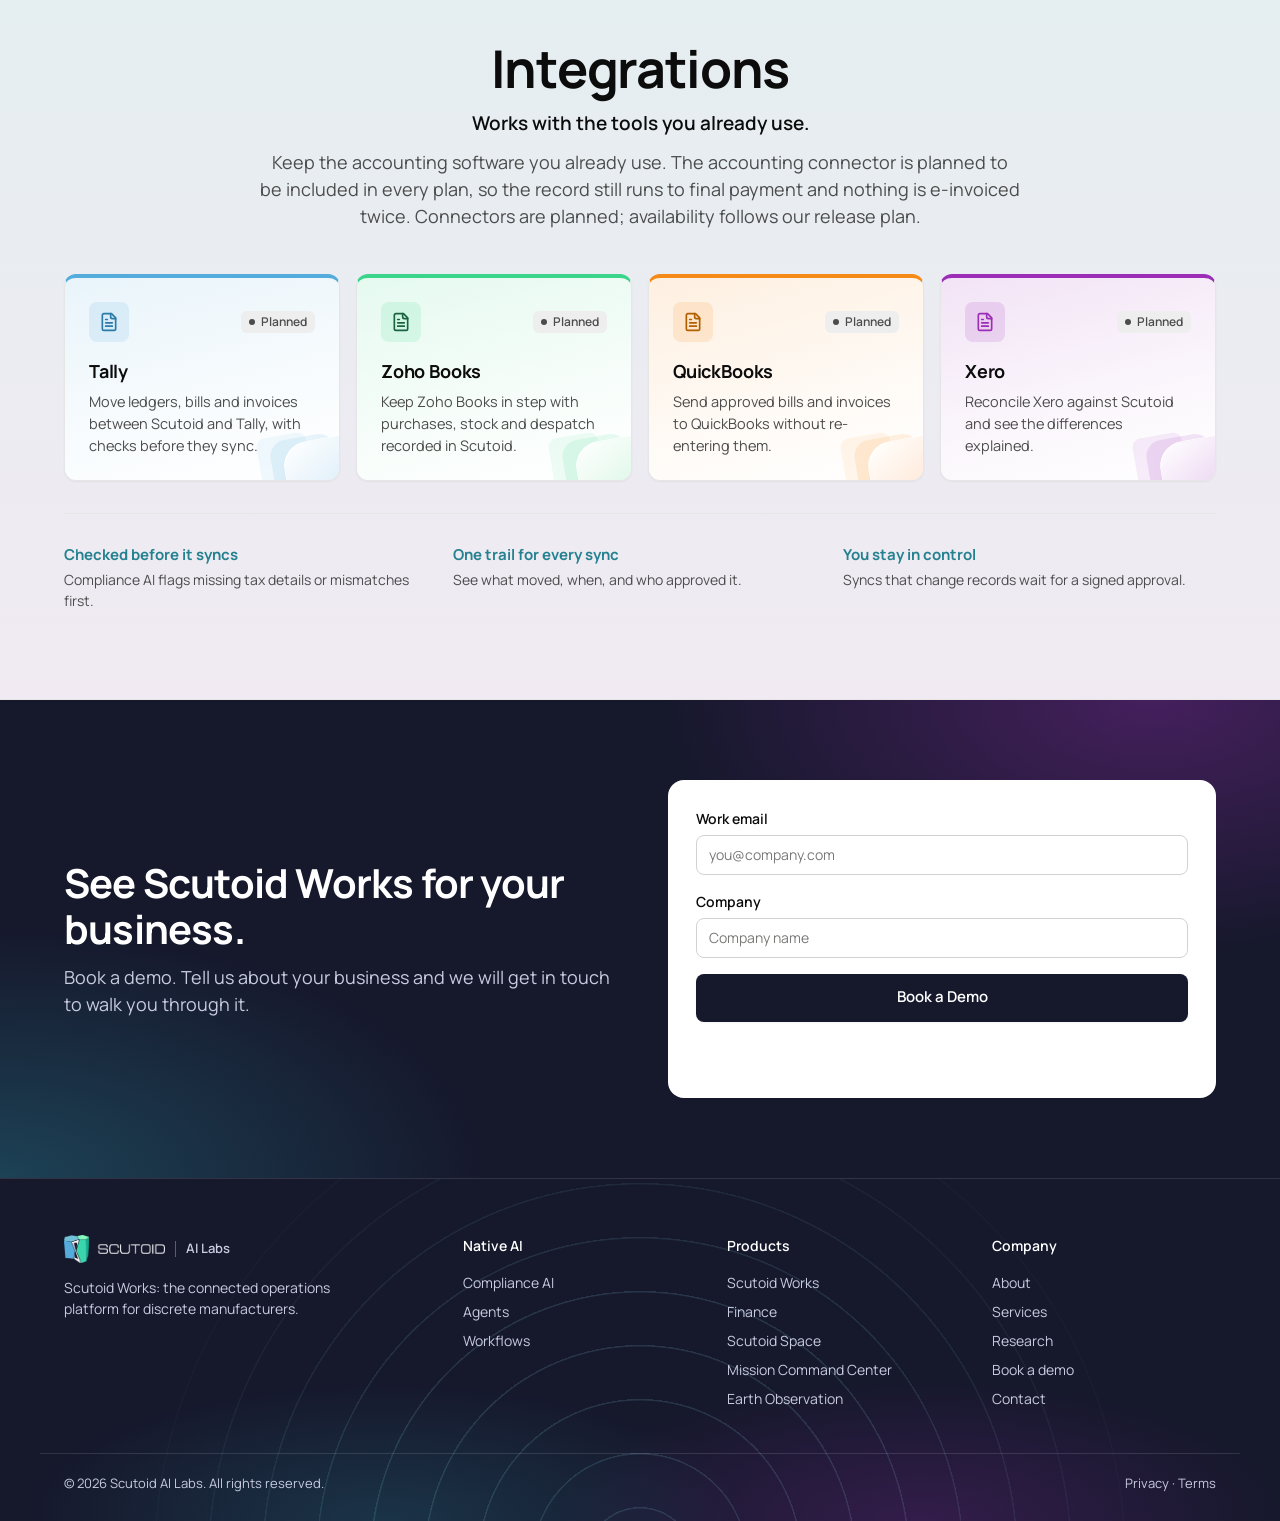
==== commit 185f02dc: "Native AI story as an agent at work; soft aurora, footer rings and pastel glass tiles Patterns adapt" ====
--- a/index.html
+++ b/index.html
@@ -3,7 +3,7 @@
 <head>
 <meta charset="utf-8">
 <meta name="viewport" content="width=device-width, initial-scale=1">
-<title>Scutoid AI Labs — AI for the Scutoid Works platform</title>
+<title>Scutoid AI Labs - AI Teammates for Factories and Space</title>
 <meta name="description" content="Scutoid AI Labs builds Compliance AI: Scutoid Works is the connected operations platform for discrete manufacturers: Inventory, Procurement, PLM, MES, Quality, Project Management and Finance on one record, with six Scutoid Agents.">
 <link rel="icon" href="assets/Scutoid_Favicon.ico">
 <link rel="preconnect" href="https://fonts.googleapis.com">
@@ -189,12 +189,13 @@
 <section class="section alt story" id="story">
   <div class="wrap story-split">
     <div class="story-text">
+      <p class="story-step" id="snStep" aria-hidden="true">Step 1 of 8</p>
       <p class="story-lead">Tuesday, 8:40. One order, followed from the first enquiry to the final payment, through the journeys our product requirements describe. Eight scenes, one record, and a person at every decision.</p>
       <div class="story-now" aria-live="polite"><b id="snTime">8:40</b><span id="snStage">Quote</span></div>
     </div>
     <div class="walk story-walk" id="video">
-      <div class="walk-screen" id="vid" role="img" aria-label="Animated example: AI checks a purchase order in Inventory, matches the records, then asks whether to create the bill.">
-        <div class="vid-stage" id="vidStage"></div>
+      <div class="walk-screen" id="vid">
+        <div class="vid-stage" id="vidStage" role="img" aria-label="Animated example: one order followed from the first quote to the final payment in eight steps. An AI agent reads, checks and prepares each step, and a person approves it."></div>
         <ol class="walk-steps" id="vidChaps" aria-label="Jump to a scene"></ol>
       </div>
       <p class="caption">Plays by itself, no sound. Select a step to replay it. Illustrative simulation with sample data, not a recording of a released feature; the capability is in design.</p>
--- a/styles.css
+++ b/styles.css
@@ -527,8 +527,6 @@
 .vs-body.two{grid-template-columns:1fr 1.2fr}
 .vs-card{background:var(--card);border:1px solid var(--border);border-radius:12px;padding:16px;box-shadow:var(--shadow-xs);align-self:start}
 .vs-card h5{font-size:15px;font-weight:700;margin-bottom:10px;display:flex;gap:8px;align-items:center;justify-content:space-between}
-.rv{opacity:0;transform:translateY(8px);transition:opacity .4s,transform .4s}
-.rv.on{opacity:1;transform:none}
 .msg{max-width:92%;padding:10px 14px;border-radius:12px;font-size:14px;line-height:1.45}
 .msg.me{background:var(--primary);color:var(--primary-fg);margin-left:auto;border-bottom-right-radius:4px}
 .msg.ai{background:var(--card);border:1px solid var(--border);border-bottom-left-radius:4px;display:flex;gap:10px}
@@ -809,7 +807,7 @@
 .menu-split{display:inline-flex;align-items:center;border-radius:8px}
 .menu-split:hover,.has-mega.open .menu-split{background:var(--accent)}
 .menu>.has-mega .menu-link{display:inline-flex;align-items:center;font-size:14px;font-weight:500;color:var(--muted-fg);padding:8px 2px 8px 12px;border-radius:8px 0 0 8px}
-.menu>.has-mega .menu-btn{padding:8px 10px 8px 4px;border-radius:0 8px 8px 0;background:none}
+.menu>.has-mega .menu-btn{padding:8px 12px;border-radius:8px;background:none}
 .menu-split:hover .menu-link,.menu-split:hover .menu-btn,.has-mega.open .menu-link{color:var(--fg)}
 .has-mega.open .menu-btn,.menu-btn:hover{background:none}
 .mega-in{grid-template-columns:repeat(4,1fr)}
@@ -904,7 +902,6 @@
 .story-kicker{display:flex;gap:10px;align-items:center;justify-content:center;font-size:15px;font-weight:700;margin:0 0 16px}
 .story-kicker.mid{margin-top:56px}
 .story .walk{max-width:1080px;margin-inline:auto}
-.story .walk-steps em{font-size:13.5px;line-height:1.5}
 .story .walk-screen{background:var(--card);box-shadow:0 30px 70px -28px rgb(22 24 44/.4),0 0 0 8px color-mix(in srgb,var(--card) 60%,transparent)}
 .story .walk .caption{text-align:center}
 .story-ends .card{display:flex;flex-direction:column}
@@ -912,52 +909,11 @@
 .story-vows{margin-top:28px}
 /* illustrated scenes */
 .story .walk-screen .vid-stage{height:auto;aspect-ratio:2/1;background:color-mix(in srgb,var(--brand) 8%,var(--card))}
-.vs.art{padding:0;gap:0;display:block}
-.vs.art svg{position:absolute;inset:0;width:100%;height:100%;display:block}
-.vs.art text{font-family:inherit;font-weight:600;fill:var(--fg)}
-.vs.art .t-m{fill:var(--muted-fg);font-weight:500}
-.vs.art .t-w{fill:#fff}
-.art-cap{position:absolute;left:0;right:0;bottom:0;margin:0;padding:22px 18px 10px;font-size:14px;font-weight:600;color:var(--fg);text-align:center;background:linear-gradient(0deg,color-mix(in srgb,var(--card) 92%,transparent) 55%,transparent)}
-.art .sky{fill:var(--brand);fill-opacity:.07}
-.art .sun{fill:var(--purple);fill-opacity:.12}
-.art .hill{fill:var(--brand);fill-opacity:.14;stroke:var(--brand);stroke-opacity:.3;stroke-width:1.5}
-.art .ground{fill:var(--brand);fill-opacity:.2}
-.art .ink{fill:var(--primary)}
-.art .paper{fill:var(--card);stroke:var(--border);stroke-width:1.5}
-.art .line{fill:var(--muted)}
-.art .bubble{fill:var(--card);stroke:var(--outline-border);stroke-width:1.5}
-.art .beam{fill:none;stroke:var(--purple);stroke-width:2.5;stroke-dasharray:3 9;stroke-linecap:round;animation:artFlow 1.6s linear infinite}
-.art .crate{fill:var(--brand-light);stroke:var(--brand-dark);stroke-width:2}
-.art .shelf{fill:none;stroke:var(--brand-dark);stroke-opacity:.55;stroke-width:3}
-.art .ok-c{fill:var(--green)}
-.art .warn-c{fill:var(--orange)}
-.art .tick{fill:none;stroke:#fff;stroke-width:3.5;stroke-linecap:round;stroke-linejoin:round}
-.art .pill{fill:var(--card);stroke:var(--border);stroke-width:1.5}
-.art .link{fill:none;stroke:var(--brand);stroke-width:2.5;stroke-dasharray:4 7;stroke-linecap:round}
-.art .gem-glow{fill:var(--purple);fill-opacity:.16;transform-box:fill-box;transform-origin:center;animation:artPulse 2.6s ease-in-out infinite}
-.art .g1{fill:var(--brand-light)}.art .g2{fill:var(--brand)}.art .g3{fill:var(--brand-dark)}
-.art .decide{fill:var(--card);stroke:var(--purple);stroke-width:2.5}
-.art .btn-p{fill:var(--primary)}
-.art .btn-g{fill:none;stroke:var(--outline-border);stroke-width:1.5}
-.art .arm{fill:none;stroke:var(--primary);stroke-width:14;stroke-linecap:round}
-@keyframes artFlow{to{stroke-dashoffset:-12}}
-@keyframes artPulse{50%{transform:scale(1.22);fill-opacity:.06}}
-@media(prefers-reduced-motion:reduce){.art .beam,.art .gem-glow{animation:none}}
 @media(max-width:860px){.story{padding:64px 0}.story .walk-screen .vid-stage{height:auto;aspect-ratio:2/1}}
 
 /* ---------- Walkthrough: no side list; story lines are comments inside the video ---------- */
 .story .walk{max-width:860px}
 .story .walk-screen{position:relative}
-.story .walk-steps{position:absolute;top:10px;right:10px;z-index:5;display:flex;flex-direction:row;gap:6px;overflow:visible;margin:0;padding:0}
-.story .walk-steps li{flex:0 0 auto;display:block}
-.story .walk-steps button{width:28px;height:28px;padding:0;border-radius:50%;display:grid;place-items:center;grid-template-columns:none;background:color-mix(in srgb,var(--card) 88%,transparent);-webkit-backdrop-filter:blur(8px);backdrop-filter:blur(8px);box-shadow:var(--shadow-xs)}
-.story .walk-steps button b{width:auto;height:auto;background:none;font-size:12px;color:inherit}
-.story .walk-steps button[aria-current=true],.story .walk-steps button.done{border-color:var(--primary);background:var(--primary);color:var(--primary-fg)}
-.story .walk-steps button[aria-current=true] b,.story .walk-steps button.done b{background:none}
-.story .walk-steps .bar{display:none}
-.art-cap{left:50%;right:auto;bottom:12px;transform:translateX(-50%);width:min(88%,640px);padding:10px 16px;border-radius:14px;background:color-mix(in srgb,var(--card) 94%,transparent);border:1px solid var(--border);box-shadow:var(--shadow-xs);-webkit-backdrop-filter:blur(8px);backdrop-filter:blur(8px);font-size:14px;line-height:1.4;font-weight:600}
-.art-cap::before{content:"";position:absolute;left:24px;top:-7px;width:12px;height:12px;background:inherit;border-left:1px solid var(--border);border-top:1px solid var(--border);transform:rotate(45deg)}
-@media(max-width:860px){.story .walk-steps{top:6px;right:6px}.art-cap{font-size:12.5px;padding:8px 12px;bottom:8px}}
 
 /* ---------- Home hero: dark artwork, glass event cards (after the beam.ai finance hero pattern) ---------- */
 :root .hero.hero-dark{background:radial-gradient(900px 520px at 12% 0%,rgba(45,162,181,.28),transparent 70%),radial-gradient(800px 520px at 95% 30%,rgba(156,45,183,.30),transparent 70%),linear-gradient(180deg,#0f1224 0%,#16182C 55%,#0b2433 100%);color:#fff;padding:72px 0 0;border-bottom:0}
@@ -1022,21 +978,11 @@
 .story-text .sub{margin-bottom:18px}
 .story .story-walk{max-width:none;margin:0}
 .story .walk-screen{background:transparent;border:0;box-shadow:none;border-radius:0}
-.story .walk-screen .vid-stage{aspect-ratio:16/8.6;background:transparent;overflow:hidden;position:relative}
-.story .vs.art{inset:auto;left:6%;top:50%;width:88%;aspect-ratio:2/1;height:auto;padding:0;display:block;opacity:.4;visibility:visible;
-  border:1px solid var(--border);border-radius:14px;overflow:hidden;background:var(--card);box-shadow:0 22px 50px -24px rgb(22 24 44/.45);
-  transform:translate(calc(var(--d,0) * 92%),-50%) scale(.9);
-  transition:transform .9s cubic-bezier(.22,.7,.2,1),opacity .6s ease}
-.story .vs.art.on{opacity:1;transform:translate(0,-50%) scale(1)}
-.story .vs.art[style*="--d: 2"],.story .vs.art[style*="--d: 3"],.story .vs.art[style*="--d: -2"],.story .vs.art[style*="--d: -3"]{opacity:0}
-.story .walk-steps{top:6px;right:8px}
 .story .walk .caption{text-align:left;margin-top:8px}
-.story .art-cap{font-size:13px;padding:8px 14px;bottom:8px;width:min(92%,560px)}
 @media(max-width:900px){
   .story-split{grid-template-columns:1fr;gap:24px}
   .story .walk .caption{text-align:center}
 }
-@media(prefers-reduced-motion:reduce){.story .vs.art{transition:none}}
 
 .story-lead{font-size:clamp(20px,2vw,26px);line-height:1.35;font-weight:600;letter-spacing:-.01em;color:var(--fg);margin-bottom:20px}
 
@@ -1177,10 +1123,206 @@
 @media(prefers-reduced-motion:reduce){.mega,.has-mega.open .mega,.mega-in>*,.mega-group>*{transition:none!important}}
 
 /* ---------- Story: running clock and ring ---------- */
-.art .ring{fill:none;stroke:var(--green);stroke-width:4}
 .story-now{display:flex;align-items:baseline;gap:14px;margin-top:6px}
 .story-now b{font-size:clamp(46px,5.2vw,68px);font-weight:800;letter-spacing:-.04em;line-height:1.1;padding-bottom:.06em;background:linear-gradient(90deg,var(--brand),var(--purple));-webkit-background-clip:text;background-clip:text;color:transparent;-webkit-text-fill-color:transparent;font-variant-numeric:tabular-nums}
 .story-now span{font-size:20px;font-weight:700;color:var(--fg)}
 
 .story-now{flex-wrap:wrap}
 .story-now span{font-size:16px;line-height:1.3}
+
+
+/* ---------- Calm layer and pastel glass tiles (patterns after echo.ai: soft ripples, aurora, tinted glass) ---------- */
+:root{--gl-hi:rgb(255 255 255/.78);--gl-edge:rgb(255 255 255/.85)}
+:root[data-theme=dark]{--gl-hi:rgb(255 255 255/.12);--gl-edge:rgb(255 255 255/.2)}
+
+/* story: soft aurora behind the storyboard, and the step label */
+#story{position:relative;overflow:hidden;isolation:isolate}
+#story::before{content:"";position:absolute;inset:-12% -6%;z-index:-1;pointer-events:none;
+  background:radial-gradient(520px 340px at 80% 20%,color-mix(in srgb,var(--purple) 17%,transparent),transparent 70%),
+    radial-gradient(560px 380px at 18% 88%,color-mix(in srgb,var(--green) 15%,transparent),transparent 70%),
+    radial-gradient(660px 420px at 62% 100%,color-mix(in srgb,var(--brand) 20%,transparent),transparent 70%);
+  filter:blur(28px);animation:auroraDrift 26s ease-in-out infinite alternate}
+@keyframes auroraDrift{to{transform:translate3d(-3%,2.5%,0) scale(1.07)}}
+@media(prefers-reduced-motion:reduce){#story::before{animation:none}}
+.story-step{font-size:12px;font-weight:700;letter-spacing:.16em;text-transform:uppercase;color:var(--brand-dark);margin-bottom:12px;font-variant-numeric:tabular-nums}
+:root[data-theme=dark] .story-step{color:var(--brand-light)}
+
+/* footer: ripple rings rise from below the links */
+.footer{position:relative;overflow:hidden;isolation:isolate}
+.footer::before{content:"";position:absolute;left:50%;bottom:-690px;width:1300px;height:1300px;margin-left:-650px;border-radius:50%;z-index:-1;pointer-events:none;
+  background:repeating-radial-gradient(circle,transparent 0 52px,rgb(129 199 211/.17) 53px 54px);
+  -webkit-mask-image:radial-gradient(circle,#000 0 30%,transparent 58%);mask-image:radial-gradient(circle,#000 0 30%,transparent 58%);
+  animation:ftBreathe 14s ease-in-out infinite}
+.footer::after{content:"";position:absolute;inset:auto 0 0 0;height:260px;z-index:-1;pointer-events:none;
+  background:radial-gradient(520px 200px at 30% 100%,rgb(45 162 181/.2),transparent 70%),radial-gradient(520px 200px at 72% 100%,rgb(156 45 183/.22),transparent 70%)}
+@keyframes ftBreathe{50%{transform:scale(1.07)}}
+@media(prefers-reduced-motion:reduce){.footer::before{animation:none}}
+
+/* pastel glass tiles: a tint in the card's own colour and layered glass shapes in the corner */
+.home .story-ends .card,.home #agents .agent,.home #integrations .int,.home #capabilities .card{--tone:var(--brand);--gs:96px;--gx:24px;--gy:15px;position:relative;overflow:hidden;isolation:isolate}
+.home .story-ends .card:last-child{--tone:var(--purple)}
+.home #agents .agent:nth-child(2){--tone:var(--purple)}.home #agents .agent:nth-child(3){--tone:var(--green)}.home #agents .agent:nth-child(4){--tone:var(--orange)}
+.home #agents .agent:nth-child(5){--tone:var(--pink)}.home #agents .agent:nth-child(6){--tone:var(--blue)}
+.home #integrations .int{--tone:var(--blue)}.home #integrations .int:nth-child(2){--tone:var(--green)}.home #integrations .int:nth-child(3){--tone:var(--orange)}.home #integrations .int:nth-child(4){--tone:var(--purple)}
+.home #capabilities .card:nth-child(2){--tone:var(--green)}.home #capabilities .card:nth-child(3){--tone:var(--purple)}.home #capabilities .card:nth-child(4){--tone:var(--orange)}
+.home .story-ends .card{--gs:140px;--gx:28px;--gy:18px}
+.home #agents .agent,.home #integrations .int,.home #capabilities .card{background:linear-gradient(165deg,color-mix(in srgb,var(--tone) 13%,var(--card)),color-mix(in srgb,var(--tone) 4%,var(--card)) 62%,var(--card))}
+.home .story-ends .card::before,.home #agents .agent::before,.home #integrations .int::before,.home #capabilities .card::before,.pcard-top:not(.art)::before{
+  content:"";position:absolute;z-index:-1;pointer-events:none;right:-30px;bottom:-40px;width:var(--gs,96px);height:var(--gs,96px);border-radius:30%;
+  background:linear-gradient(150deg,var(--gl-hi),color-mix(in srgb,var(--tone) 22%,transparent) 72%);
+  border:1px solid var(--gl-edge);
+  box-shadow:calc(var(--gx,30px) * -1) calc(var(--gy,20px) * -1) 0 -8px color-mix(in srgb,var(--tone) 12%,transparent),calc(var(--gx,30px) * -2) calc(var(--gy,20px) * -2) 0 -16px color-mix(in srgb,var(--tone) 8%,transparent),0 18px 30px -14px color-mix(in srgb,var(--tone) 42%,transparent);
+  transform:rotate(-10deg);transition:transform .6s cubic-bezier(.22,.7,.2,1)}
+.home #capabilities .card::before{--gs:84px;--gx:22px;--gy:14px;top:-26px;bottom:auto;right:-20px}
+.home .story-ends .card::before{bottom:-54px}
+.home #integrations .int{--gs:80px;--gx:20px;--gy:13px}
+.home .story-ends .card:hover::before,.home #agents .agent:hover::before,.home #integrations .int:hover::before,.home #capabilities .card:hover::before,.pcard:hover .pcard-top::before{transform:rotate(-5deg) translate(-8px,-8px)}
+
+/* products: the banner carries the glass shapes, and each product has its own tint */
+.pcards .pcard{--tone:var(--acc)}
+.pcards .pcard:nth-child(6n+2){--tone:var(--purple)}
+.pcards .pcard:nth-child(6n+3){--tone:var(--green)}
+.pcards .pcard:nth-child(6n+4){--tone:var(--orange)}
+.pcards .pcard:nth-child(6n+5){--tone:var(--blue)}
+.pcards .pcard[style*="E84271"]{--tone:var(--pink)}
+.pcard-top:not(.art){position:relative;overflow:hidden;isolation:isolate;--gs:120px;--gx:32px;--gy:20px;background:linear-gradient(135deg,color-mix(in srgb,var(--tone) 26%,var(--card)),color-mix(in srgb,var(--tone) 6%,var(--card)) 85%)}
+.pcard-top:not(.art)::before{right:-14px;bottom:-44px}
+.pcard:hover{border-color:var(--tone);box-shadow:0 18px 40px -20px var(--tone)}
+.pcard-foot .inline::after{content:" \2192"}
+
+@media(prefers-reduced-motion:reduce){.home .story-ends .card::before,.home #agents .agent::before,.home #integrations .int::before,.home #capabilities .card::before,.pcard-top:not(.art)::before{transition:none}}
+
+/* ---------- Native AI story: an agent at work (orb, live status, checklist, result card, a person approves) ---------- */
+/* The stage is a container: type and spacing scale with its width (cqw), and the layers stack in one grid cell so it grows on small screens. */
+.story .walk-screen{overflow:visible}
+.story .walk-screen .vid-stage{display:grid;position:relative;height:auto;min-height:0;aspect-ratio:auto;overflow:hidden;container-type:inline-size;
+  border-radius:22px;border:1px solid var(--glass-border);background:var(--card);box-shadow:0 30px 70px -34px rgb(22 24 44/.45)}
+.story .vid-stage .vs.ag{--ag-a:26%;grid-area:1/1;position:relative;inset:auto;display:flex;flex-direction:column;gap:14px;padding:20px 24px 16px;min-height:48cqw;isolation:isolate;overflow:hidden;
+  opacity:0;visibility:hidden;transition:opacity .3s ease,visibility 0s .3s}
+.story .vid-stage .vs.ag.on{opacity:1;visibility:visible;transition:opacity .5s ease .25s}
+:root[data-theme=dark] .story .vid-stage .vs.ag{--ag-a:36%}
+.vs.ag:not(.on) *{animation-play-state:paused}
+
+/* pastel mesh, a different pair of hues for each step */
+.ag-mesh{position:absolute;inset:-20%;z-index:-1;pointer-events:none;filter:blur(22px);animation:agDrift 16s ease-in-out infinite alternate;
+  background:radial-gradient(38% 46% at 16% 22%,color-mix(in srgb,var(--m1) var(--ag-a),transparent),transparent 72%),
+    radial-gradient(36% 44% at 84% 30%,color-mix(in srgb,var(--m2) var(--ag-a),transparent),transparent 72%),
+    radial-gradient(44% 48% at 56% 96%,color-mix(in srgb,var(--m3) var(--ag-a),transparent),transparent 72%)}
+@keyframes agDrift{to{transform:translate3d(-4%,3%,0) scale(1.08)}}
+
+/* the agent: a glossy orb and one live line */
+.ag-status{display:flex;align-items:center;gap:12px;min-height:36px}
+.ag-orb{position:relative;flex:none;width:34px;height:34px;border-radius:50%;overflow:hidden;
+  background:radial-gradient(circle at 32% 26%,#fff,#dff3f6 34%,#a6d6df 72%,#78b8c8);
+  box-shadow:0 10px 22px -10px color-mix(in srgb,var(--brand) 80%,transparent),inset 0 -6px 10px rgb(45 162 181/.28),inset 0 2px 4px rgb(255 255 255/.95)}
+.ag-orb::before{content:"";position:absolute;inset:-35%;mix-blend-mode:soft-light;animation:agSpin 7s linear infinite;
+  background:conic-gradient(from 0deg,transparent,rgb(196 129 212/.9),transparent 30%,rgb(58 213 138/.85),transparent 62%,rgb(84 172 221/.9),transparent)}
+.ag-orb::after{content:"";position:absolute;left:17%;top:11%;width:40%;height:26%;border-radius:50%;background:rgb(255 255 255/.85);filter:blur(1.5px);transform:rotate(-30deg)}
+@keyframes agSpin{to{transform:rotate(360deg)}}
+.ag-sts{display:grid;min-width:0}
+.vs.ag .ag-st.ev{grid-area:1/1;align-self:center;font-size:clamp(12.5px,2.3cqw,15.5px);font-weight:600;color:var(--fg);transform:none}
+.vs.ag .ag-st.on{animation:agType calc(var(--n) * 32ms) steps(var(--n),end) both}
+@keyframes agType{from{clip-path:inset(0 100% 0 0)}to{clip-path:inset(0 0 0 0)}}
+.ag-st::after{content:"";display:inline-block;width:2px;height:1.05em;margin-left:3px;vertical-align:-.18em;background:var(--brand);animation:agBlink 1s steps(1) infinite}
+@keyframes agBlink{50%{opacity:0}}
+
+/* body: checklist and result on the left, the card on the right */
+.ag-body{flex:1;display:grid;grid-template-columns:minmax(0,.9fr) minmax(0,1.25fr);gap:20px;align-items:start;min-height:0}
+.ag-left{display:flex;flex-direction:column;gap:14px;min-width:0}
+@container (max-width:560px){.ag-body{grid-template-columns:1fr;gap:14px}.vs.ag{padding:16px 16px 14px}}
+.vs.ag .ev{opacity:0;transform:translateY(6px);transition:opacity .45s ease,transform .45s ease}
+.vs.ag .ev.on{opacity:1;transform:none}
+
+.ag-list{display:flex;flex-direction:column;gap:9px}
+.ag-it{display:flex;align-items:center;gap:10px;font-size:clamp(12.5px,2.1cqw,14px);font-weight:500;color:var(--fg);line-height:1.3}
+.ag-tk{flex:none;width:19px;height:19px;border-radius:50%;border:1.5px solid var(--outline-border);display:grid;place-items:center;background:color-mix(in srgb,var(--card) 70%,transparent);transition:background .3s,border-color .3s}
+.ag-tk svg{width:12px;height:12px;fill:none;stroke:#fff;stroke-width:2.4;stroke-linecap:round;stroke-linejoin:round;stroke-dasharray:16;stroke-dashoffset:16;transition:stroke-dashoffset .35s .1s}
+.ag-tk.on{background:var(--green);border-color:var(--green)}
+.ag-tk.on svg{stroke-dashoffset:0}
+.ag-it .lb{text-decoration:line-through;text-decoration-color:transparent;text-decoration-thickness:1px;transition:color .3s,text-decoration-color .3s}
+.ag-it .lb.on{color:var(--subtle);text-decoration-color:currentColor}
+
+.ag-resw{display:grid}
+.ag-res{grid-area:1/1}
+.ag-res b{display:block;font-size:clamp(15px,3.1cqw,20px);font-weight:700;letter-spacing:-.01em;line-height:1.25;color:var(--fg)}
+.ag-res span{display:block;margin-top:3px;font-size:clamp(12px,2cqw,13.5px);font-weight:600}
+.ag-res .ok{color:var(--c-green-fg)}.ag-res .warn{color:var(--c-orange-fg)}
+:root[data-theme=dark] .ag-res .ok{color:var(--green)}:root[data-theme=dark] .ag-res .warn{color:var(--orange)}
+
+.ag-ledger{display:flex;flex-direction:column;gap:6px;padding:10px 12px;border-radius:12px;background:color-mix(in srgb,var(--card) 70%,transparent);border:1px solid var(--border)}
+.ag-ledger>div{display:flex;justify-content:space-between;gap:8px;font-size:12px;white-space:nowrap}
+.ag-ledger em{font-style:normal;color:var(--muted-fg)}.ag-ledger b{font-weight:700}
+
+/* the card the agent prepares */
+.ag-card{display:flex;flex-direction:column;gap:11px;min-width:0;padding:14px 16px;border-radius:16px;
+  background:color-mix(in srgb,var(--card) 86%,transparent);-webkit-backdrop-filter:blur(12px) saturate(1.4);backdrop-filter:blur(12px) saturate(1.4);
+  border:1px solid color-mix(in srgb,var(--border) 70%,#fff);box-shadow:0 22px 48px -28px rgb(22 24 44/.5)}
+.ag-ch{display:flex;justify-content:space-between;align-items:center;gap:10px}
+.ag-ch>b{font-size:clamp(13px,2.3cqw,15px);font-weight:700}
+.ag-chips{display:grid;justify-items:end}
+.ag-chip{grid-area:1/1;font-size:11.5px;font-weight:700;padding:3px 10px;border-radius:999px;white-space:nowrap}
+.ag-chip.warn{background:var(--c-orange-bg);color:var(--c-orange-fg)}.ag-chip.ok{background:var(--c-green-bg);color:var(--c-green-fg)}
+.ag-rows{display:flex;flex-direction:column}
+.ag-rw{display:grid;align-items:center;min-height:31px;border-top:1px solid var(--border)}
+.ag-rw:first-child{border-top:0}
+.ag-rw>*{grid-area:1/1}
+.ag-rw .sk{height:9px;width:68%;border-radius:5px;background:linear-gradient(90deg,var(--muted) 30%,color-mix(in srgb,var(--muted) 35%,var(--card)) 50%,var(--muted) 70%);background-size:220% 100%;animation:agShimmer 1.4s linear infinite}
+@keyframes agShimmer{to{background-position:-220% 0}}
+.ag-rv{display:flex;justify-content:space-between;align-items:baseline;gap:10px;font-size:clamp(12px,2cqw,13.5px)}
+.ag-rv em{font-style:normal;color:var(--muted-fg);font-weight:500}
+.ag-rv b{font-weight:700;text-align:right;white-space:nowrap}
+.ag-rv em{min-width:0}
+.ag-rw.hi{background:color-mix(in srgb,var(--green) 13%,transparent);border-radius:8px;margin:0 -8px;padding:0 8px;border-top-color:transparent}
+.ag-rw.hi+.ag-rw{border-top-color:transparent}
+.bo{font-style:normal;font-size:10.5px;font-weight:700;margin-left:6px;padding:2px 7px;border-radius:999px;background:var(--c-green-bg);color:var(--c-green-fg);white-space:nowrap}
+.ag-tot{display:flex;align-items:baseline;gap:8px;flex-wrap:wrap;padding-top:9px;border-top:1px dashed var(--border)}
+.ag-tot b{font-size:clamp(19px,4cqw,26px);font-weight:800;letter-spacing:-.02em;line-height:1.15}
+.ag-tot small{font-size:12px;color:var(--muted-fg);font-weight:500}
+
+/* plan: bars on three lines */
+.ag-gantt{display:flex;flex-direction:column;gap:9px;padding:2px 0 4px}
+.ag-gantt .ln{display:grid;grid-template-columns:42px minmax(0,1fr);align-items:center;gap:8px}
+.ag-gantt em{font-style:normal;font-size:12px;font-weight:600;color:var(--muted-fg)}
+.ag-gantt .tr{position:relative;height:24px;border-radius:7px;background:color-mix(in srgb,var(--muted) 75%,transparent)}
+.ag-gantt .bar{position:absolute;top:3px;bottom:3px;border-radius:5px;background:var(--c)}
+.vs.ag .ag-gantt .bar.ev{transform:scaleX(.1);transform-origin:left}
+.vs.ag .ag-gantt .bar.ev.on{transform:none}
+.ag-gantt .flag{position:absolute;top:50%;right:4px;margin-top:-9px;font-size:11px;font-weight:700;line-height:18px;padding:0 8px;border-radius:6px;background:var(--orange);color:#fff;white-space:nowrap}
+
+/* the person approves: a ghost button, the primary button, and a cursor that clicks it */
+.ag-act{display:flex;justify-content:flex-end;align-items:center;gap:8px;margin-top:2px}
+.ag-go{display:grid;position:relative}
+.ag-go>*{grid-area:1/1}
+.ag-ghost{font-size:12.5px;font-weight:600;color:var(--muted-fg);padding:8px 10px}
+.ag-btn{justify-self:end;display:inline-flex;align-items:center;gap:7px;padding:9px 16px;border-radius:10px;font-size:12.5px;font-weight:700;white-space:nowrap;background:var(--primary);color:var(--primary-fg);box-shadow:0 8px 18px -10px rgb(22 24 44/.6)}
+.ag-btn.ok{background:var(--c-green-bg);color:var(--c-green-fg);box-shadow:none}
+.ag-btn svg{width:14px;height:14px;fill:none;stroke:currentColor;stroke-width:2.4;stroke-linecap:round;stroke-linejoin:round}
+.vs.ag .ag-cur{align-self:end;justify-self:end;width:22px;height:22px;margin:0 -4px -13px 0;pointer-events:none;filter:drop-shadow(0 3px 4px rgb(0 0 0/.3));
+  transform:translate(56px,46px);transition:transform .9s cubic-bezier(.22,.7,.2,1),opacity .3s}
+.vs.ag .ag-cur.on{transform:none}
+.ag-cur path{fill:var(--navy);stroke:#fff;stroke-width:1.6;stroke-linejoin:round}
+:root[data-theme=dark] .ag-cur path{fill:#fff;stroke:var(--navy)}
+
+.ag-cap{margin-top:auto;padding-top:2px;font-size:clamp(11.5px,1.95cqw,13px);line-height:1.45;font-weight:500;color:var(--muted-fg)}
+
+/* step dots sit under the stage, the current one fills as it plays */
+.story .walk-steps{position:static;display:flex;flex-direction:row;justify-content:center;flex-wrap:wrap;gap:8px;margin:16px 0 0;padding:0;overflow:visible}
+.story .walk-steps li{flex:0 0 auto;display:block}
+.story .walk-steps button{position:relative;overflow:hidden;width:30px;height:30px;padding:0;border-radius:999px;display:grid;place-items:center;grid-template-columns:none;
+  border:1px solid var(--border);background:color-mix(in srgb,var(--card) 90%,transparent);color:var(--muted-fg);box-shadow:none;
+  transition:width .4s cubic-bezier(.22,.7,.2,1),border-color .25s,background .25s,color .25s}
+.story .walk-steps button b{position:relative;z-index:1;width:auto;height:auto;background:none;font-size:12px;color:inherit}
+.story .walk-steps .bar{display:block;position:absolute;inset:0;height:auto;background:transparent}
+.story .walk-steps .bar u{display:block;height:100%;width:0;background:color-mix(in srgb,var(--brand) 28%,transparent)}
+.story .walk-steps button.done{background:var(--brand);border-color:var(--brand);color:#fff}
+.story .walk-steps button.done b{background:none}
+.story .walk-steps button[aria-current=true]{width:68px;border-color:var(--brand);background:var(--card);color:var(--fg)}
+.story .walk-steps button[aria-current=true] b{background:none}
+.story .walk .caption{text-align:center;margin-top:12px}
+
+@media(prefers-reduced-motion:reduce){
+  .ag-mesh,.ag-orb::before,.ag-st,.ag-st::after,.ag-rw .sk{animation:none!important}
+  .vs.ag .ev,.vs.ag .ag-cur,.ag-tk,.ag-tk svg,.ag-it .lb,.story .walk-steps button{transition:none}
+}
+/* two-row floating bar on phones: leave room so the step label is not tucked behind it */
+@media(max-width:600px){.story{padding-top:96px}}
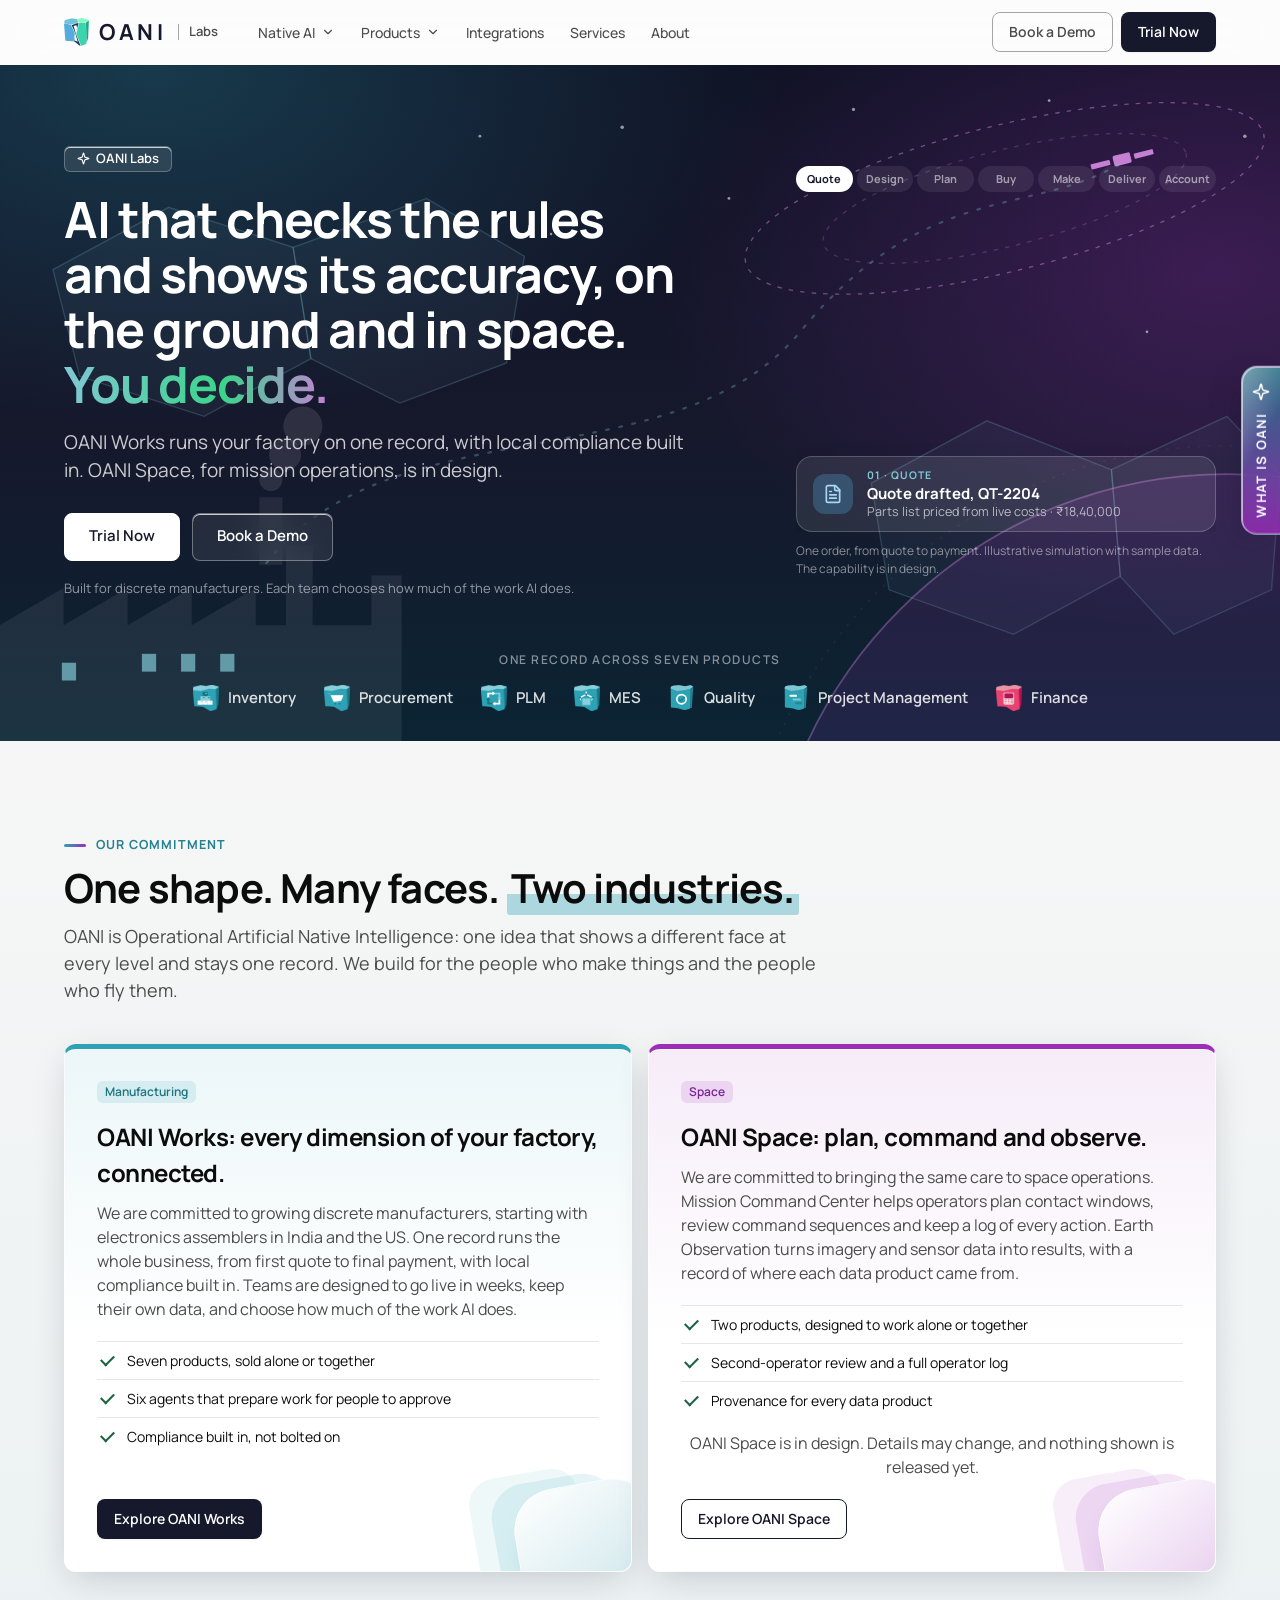
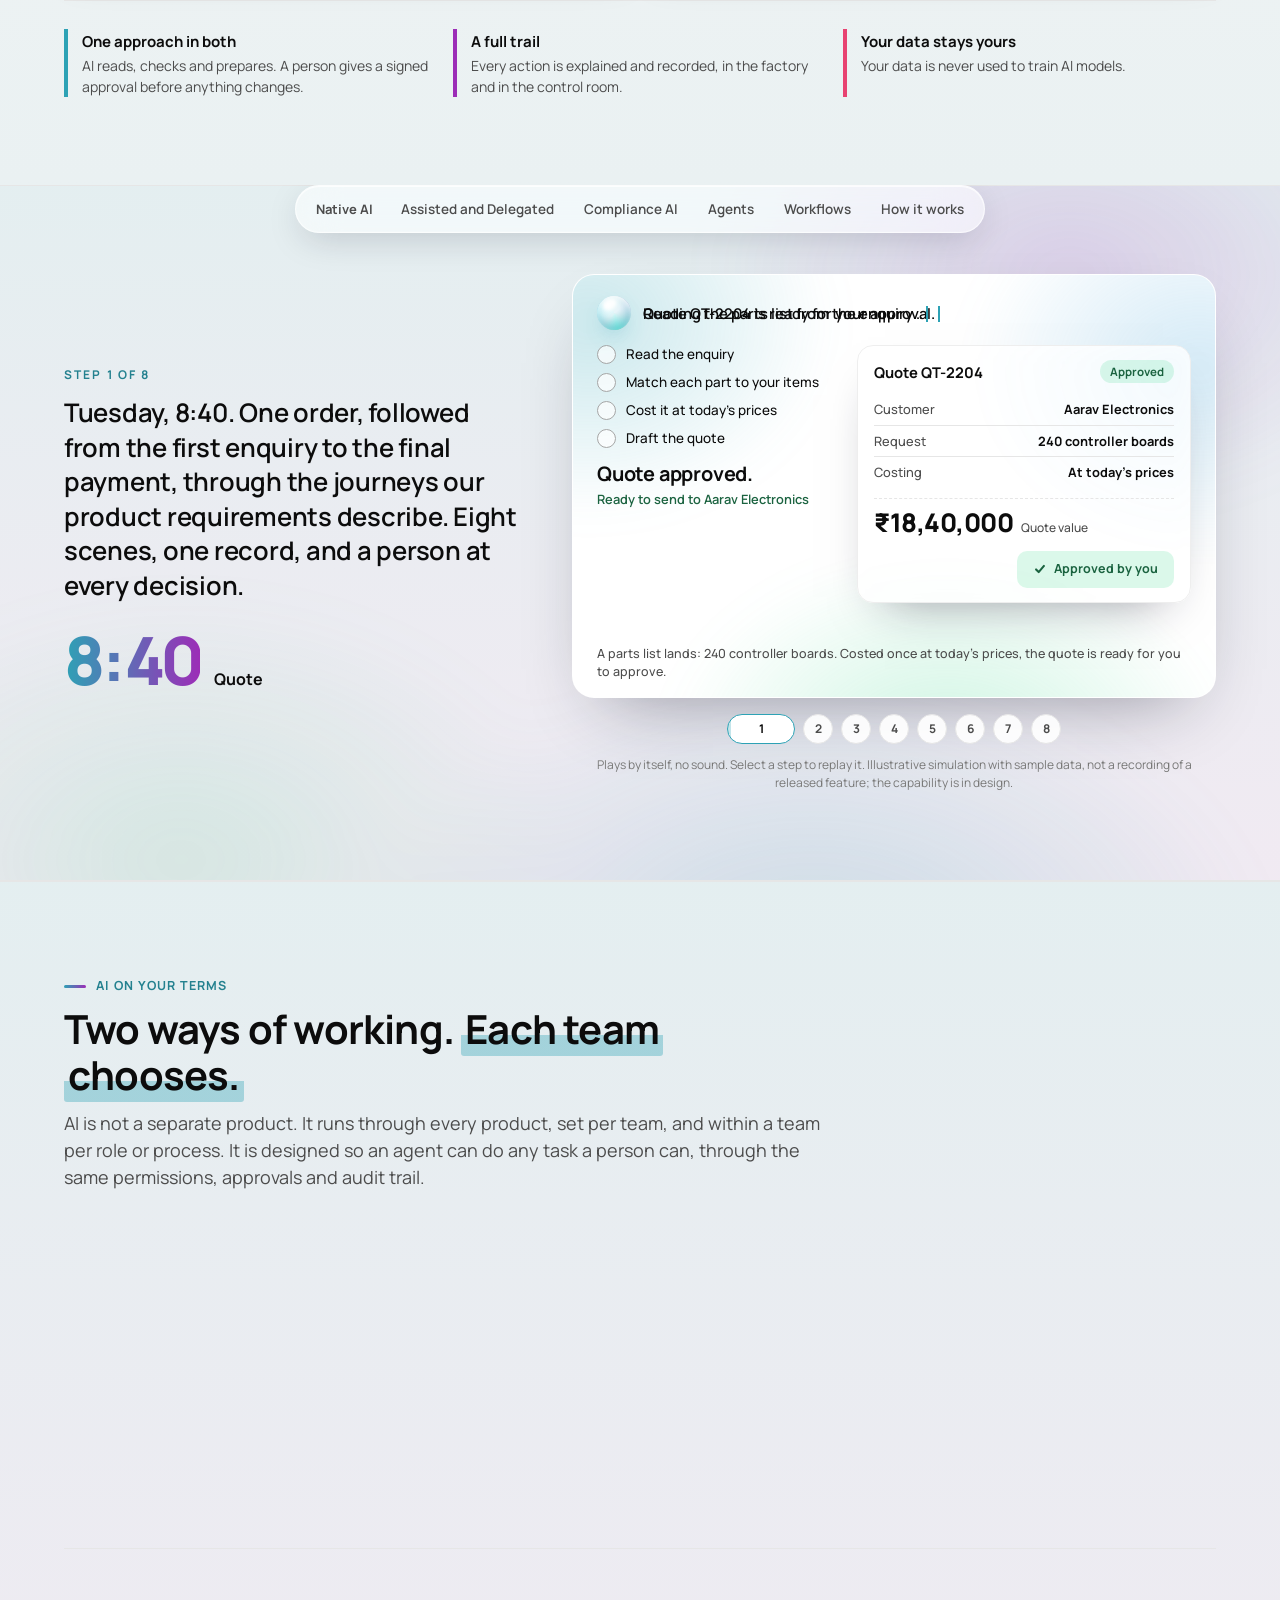
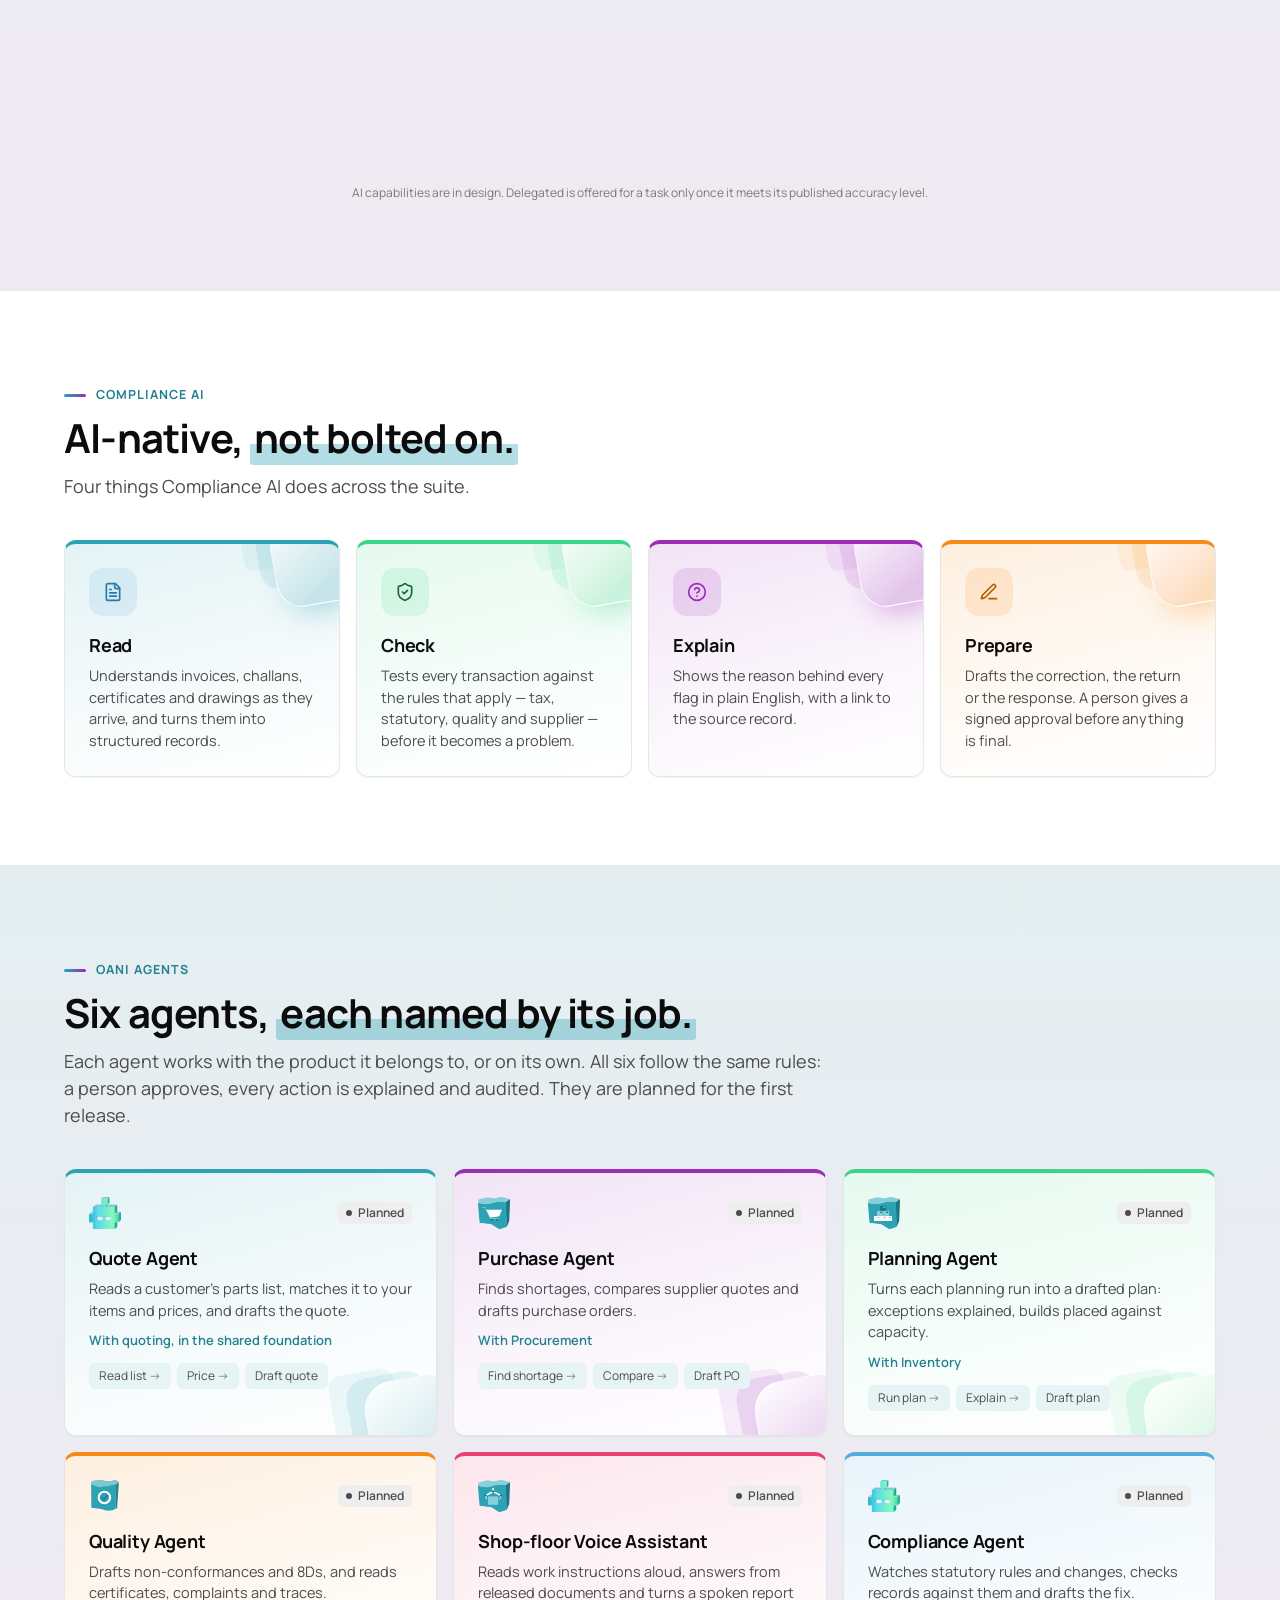
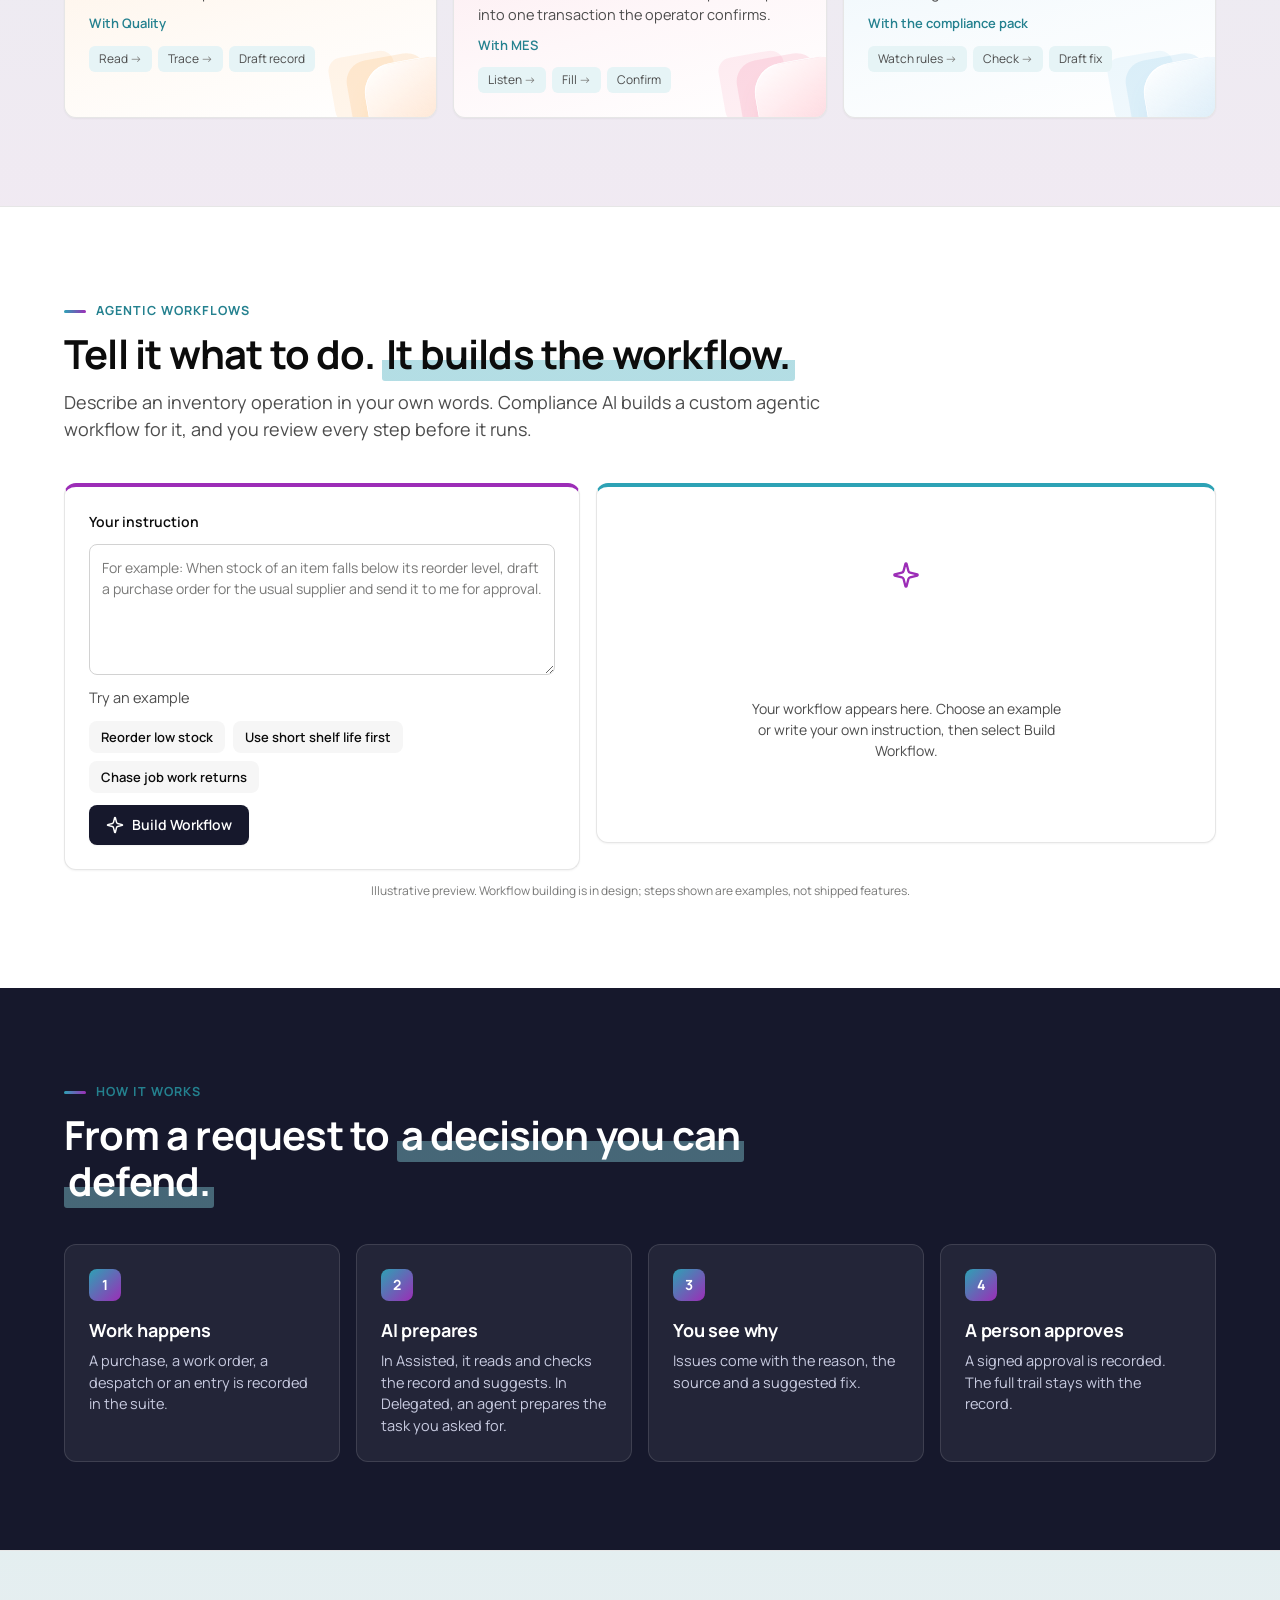
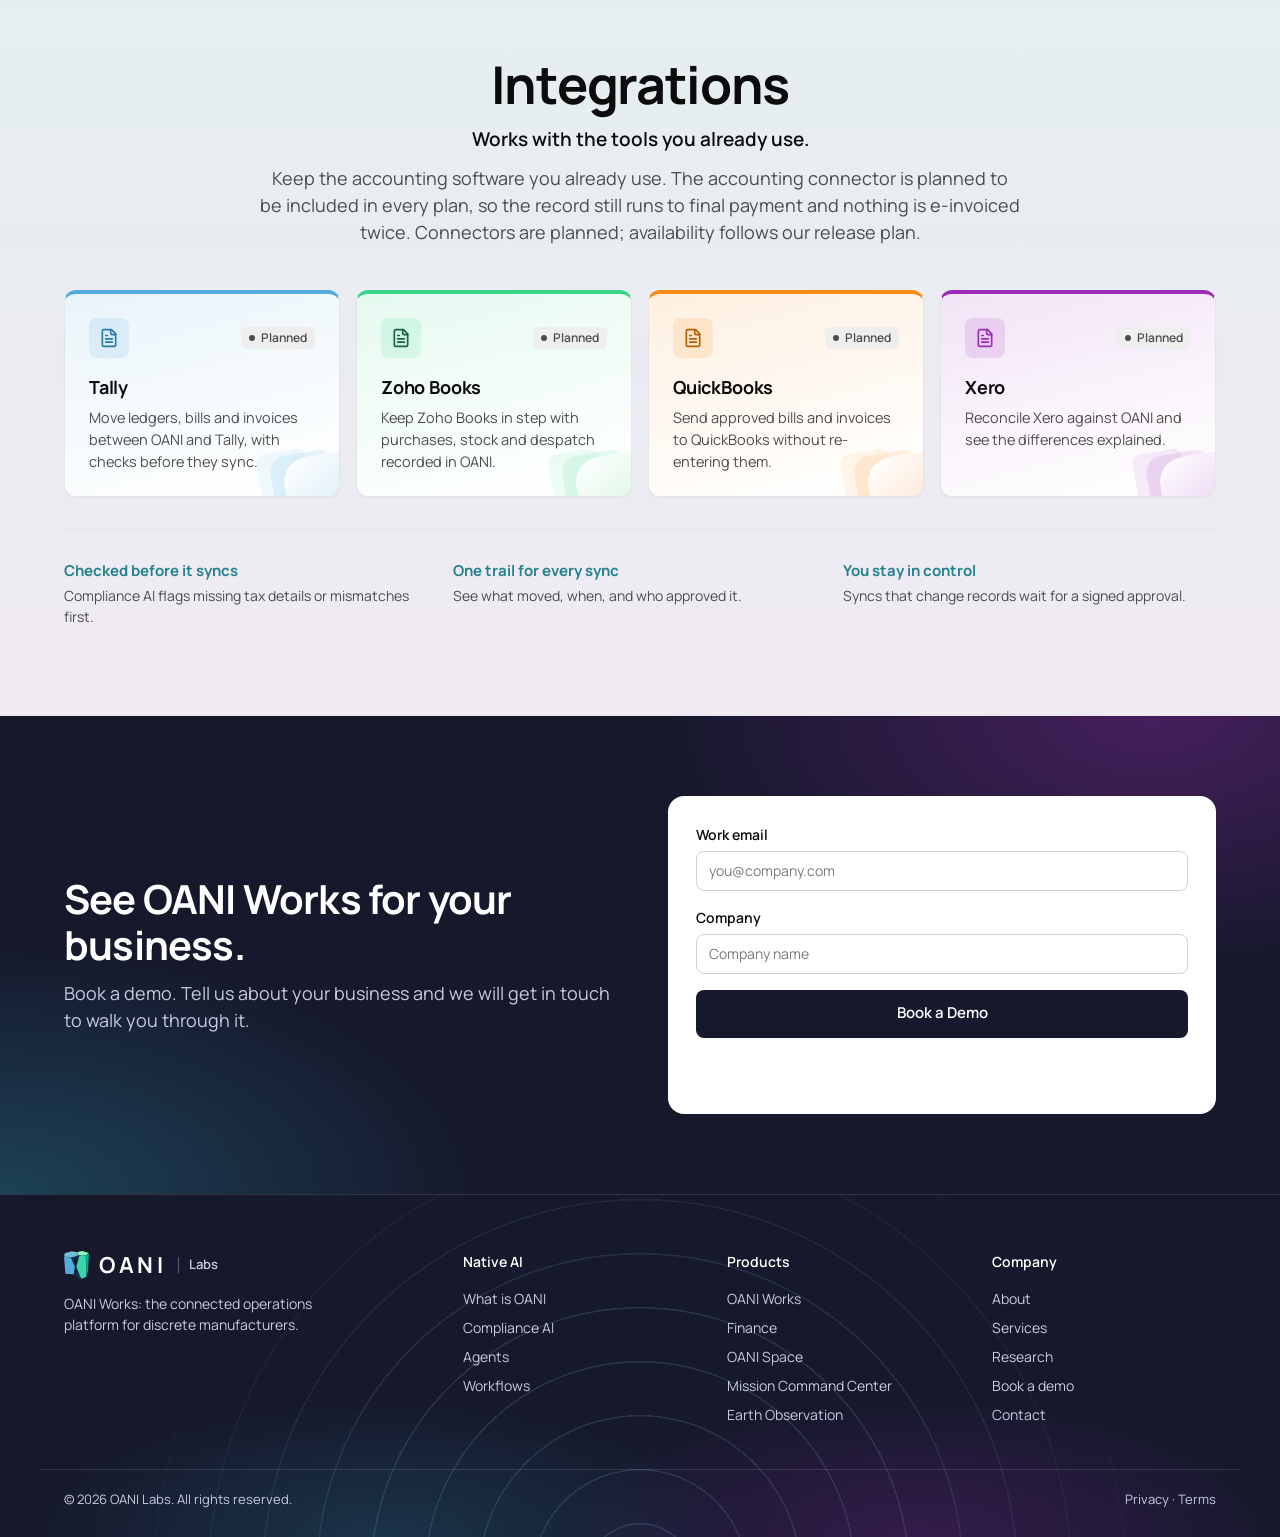
==== commit 66848fee: "Rebrand to OANI; add the "What is OANI" glass drawer and the OANI doctrine - Visible Scutoid text is" ====
--- a/index.html
+++ b/index.html
@@ -3,8 +3,8 @@
 <head>
 <meta charset="utf-8">
 <meta name="viewport" content="width=device-width, initial-scale=1">
-<title>Scutoid AI Labs - AI Teammates for Factories and Space</title>
-<meta name="description" content="Scutoid AI Labs builds Compliance AI: Scutoid Works is the connected operations platform for discrete manufacturers: Inventory, Procurement, PLM, MES, Quality, Project Management and Finance on one record, with six Scutoid Agents.">
+<title>OANI Labs - AI Teammates for Factories and Space</title>
+<meta name="description" content="OANI Labs builds Operational Artificial Native Intelligence for factories and space. OANI Works is the connected operations platform for discrete manufacturers: Inventory, Procurement, PLM, MES, Quality, Project Management and Finance on one record, with six OANI Agents.">
 <link rel="icon" href="assets/Scutoid_Favicon.ico">
 <link rel="preconnect" href="https://fonts.googleapis.com">
 <link rel="preconnect" href="https://fonts.gstatic.com" crossorigin>
@@ -39,17 +39,18 @@
 
 <header class="nav" id="nav">
   <div class="wrap nav-in">
-    <a class="logo" href="index.html" aria-label="Scutoid AI Labs home">
-      <img class="logo-light" src="assets/Scutoid_Logo_Light_2.png" alt="Scutoid" height="28">
-      <img class="logo-dark" src="assets/Scutoid_Logo_Dark_2.png" alt="" height="28">
-      <span class="logo-tag">AI Labs</span>
+    <a class="logo" href="index.html" aria-label="OANI Labs home">
+      <img class="logo-mark" src="assets/Scutoid_Mark_Vector.svg" alt="" width="25" height="28">
+      <span class="logo-word">OANI</span>
+      <span class="logo-tag">Labs</span>
     </a>
     <nav class="menu" id="menu" aria-label="Primary">
       <div class="has-mega">
         <button class="menu-btn" aria-expanded="false">Native AI <svg class="i"><use href="#i-chev"/></svg></button>
         <div class="mega">
           <div class="wrap mega-in">
-            <a class="mega-title" href="index.html#top"><b>Native AI</b><span>Compliance AI, agents and custom workflows built into every Scutoid product.</span></a>
+            <a class="mega-title" href="index.html#top"><b>Native AI</b><span>Compliance AI, agents and custom workflows built into every OANI product.</span></a>
+            <a href="index.html#oani"><b>What is OANI</b><span>Four words, four promises.</span></a>
             <a href="index.html#commitment"><b>Manufacturing and Space</b><span>Our commitment to both.</span></a>
             <a href="index.html#modes"><b>Assisted and Delegated</b><span>You choose how much AI does.</span></a>
             <a href="index.html#capabilities"><b>Compliance AI</b><span>Read, check, explain and prepare.</span></a>
@@ -64,7 +65,7 @@
         <div class="mega">
           <div class="wrap mega-in mega-products">
             <div class="mega-group">
-              <h6><a href="products.html?suite=works">Scutoid Works</a></h6>
+              <h6><a href="products.html?suite=works">OANI Works</a></h6>
               <a href="products.html?suite=works&p=inv"><b>Inventory</b><span>Stock, planning and despatch.</span></a>
               <a href="products.html?suite=works&p=pro"><b>Procurement</b><span>Buy the right parts on time.</span></a>
               <a href="products.html?suite=works&p=plm"><b>PLM</b><span>Design and change.</span></a>
@@ -74,7 +75,7 @@
               <a href="products.html?suite=works&p=fin"><b>Finance</b><span>Accounting and finance for makers.</span></a>
             </div>
             <div class="mega-group space">
-              <h6><a href="products.html?suite=space">Scutoid Space</a></h6>
+              <h6><a href="products.html?suite=space">OANI Space</a></h6>
               <a href="products.html?suite=space&p=mcc"><b>Mission Command Center</b><span>Plan, command and monitor missions.</span></a>
               <a href="products.html?suite=space&p=eo"><b>Earth Observation</b><span>Turn imagery and data into decisions.</span></a>
             </div>
@@ -108,14 +109,14 @@
   </div>
   <div class="wrap hero-grid">
     <div class="hero-copy">
-      <span class="badge purple"><svg class="i"><use href="#i-sparkles"/></svg>Scutoid AI Labs</span>
-      <h1>One record, from first quote to <span class="grad">final payment</span>, with AI that does the routine work.</h1>
-      <p class="lead">Scutoid Works connects quoting, design, planning, buying, production and accounts, with local compliance built in. Each team chooses how much of the work AI does. People approve every action.</p>
+      <span class="badge purple"><svg class="i"><use href="#i-sparkles"/></svg>OANI Labs</span>
+      <h1>AI that checks the rules and shows its accuracy, on the ground and in space. <span class="grad nw">You decide.</span></h1>
+      <p class="lead">OANI Works runs your factory on one record, with local compliance built in. OANI Space, for mission operations, is in design.</p>
       <div class="actions">
         <a class="btn btn-t1 lg" href="login.html">Trial Now</a>
         <a class="btn btn-t2 lg" href="#early-access">Book a Demo</a>
       </div>
-      <p class="hero-note">Built for discrete manufacturers. Scutoid Space for mission operations is in design.</p>
+      <p class="hero-note">Built for discrete manufacturers. Each team chooses how much of the work AI does.</p>
     </div>
     <div class="hero-cards" id="heroCards" aria-hidden="true">
       <div class="hc-rail"><span>Quote</span><span>Design</span><span>Plan</span><span>Buy</span><span>Make</span><span>Deliver</span><span>Account</span></div>
@@ -143,24 +144,24 @@
     <div class="head">
       <p class="label">Our commitment</p>
       <h2>One shape. Many faces. <mark class="hl">Two industries.</mark></h2>
-      <p class="sub">Scutoid is named after a shape that shows a different face at every level and stays one shape. We build for the people who make things and the people who fly them.</p>
+      <p class="sub">OANI is Operational Artificial Native Intelligence: one idea that shows a different face at every level and stays one record. We build for the people who make things and the people who fly them.</p>
     </div>
 
     <div class="grid2 story-ends">
       <article class="card pad big glass">
         <span class="badge teal">Manufacturing</span>
-        <h3>Scutoid Works: every dimension of your factory, connected.</h3>
+        <h3>OANI Works: every dimension of your factory, connected.</h3>
         <p>We are committed to growing discrete manufacturers, starting with electronics assemblers in India and the US. One record runs the whole business, from first quote to final payment, with local compliance built in. Teams are designed to go live in weeks, keep their own data, and choose how much of the work AI does.</p>
         <ul class="ticks tight"><li>Seven products, sold alone or together</li><li>Six agents that prepare work for people to approve</li><li>Compliance built in, not bolted on</li></ul>
-        <div class="actions"><a class="btn btn-t1" href="products.html?suite=works">Explore Scutoid Works</a></div>
+        <div class="actions"><a class="btn btn-t1" href="products.html?suite=works">Explore OANI Works</a></div>
       </article>
       <article class="card pad big glass">
         <span class="badge purple">Space</span>
-        <h3>Scutoid Space: plan, command and observe.</h3>
+        <h3>OANI Space: plan, command and observe.</h3>
         <p>We are committed to bringing the same care to space operations. Mission Command Center helps operators plan contact windows, review command sequences and keep a log of every action. Earth Observation turns imagery and sensor data into results, with a record of where each data product came from.</p>
         <ul class="ticks tight"><li>Two products, designed to work alone or together</li><li>Second-operator review and a full operator log</li><li>Provenance for every data product</li></ul>
-        <p class="caption">Scutoid Space is in design. Details may change, and nothing shown is released yet.</p>
-        <div class="actions"><a class="btn btn-t2" href="products.html?suite=space">Explore Scutoid Space</a></div>
+        <p class="caption">OANI Space is in design. Details may change, and nothing shown is released yet.</p>
+        <div class="actions"><a class="btn btn-t2" href="products.html?suite=space">Explore OANI Space</a></div>
       </article>
     </div>
     <div class="grid3 int-points story-vows">
@@ -213,8 +214,8 @@
       <p class="sub">AI is not a separate product. It runs through every product, set per team, and within a team per role or process. It is designed so an agent can do any task a person can, through the same permissions, approvals and audit trail.</p>
     </div>
     <div class="grid2">
-      <article class="card pad big"><span class="badge teal">Assisted</span><h3>Your team does the work. Scutoid helps.</h3><p>Forms, lists and reports, worked by people. A team setting turns AI help on or off. On adds suggestions, auto-fill, anomaly flags and document reading into drafts. Off sends no data to an AI model.</p></article>
-      <article class="card pad big"><span class="badge purple">Delegated</span><h3>Scutoid prepares the work. Your team approves it.</h3><p>For each routine task that meets its published accuracy level, you state an intent by text or voice, such as “raise purchase orders for this week’s shortfalls”. An agent prepares the work, a person approves it, and the decision is recorded. Nothing is auto-approved.</p></article>
+      <article class="card pad big"><span class="badge teal">Assisted</span><h3>Your team does the work. OANI helps.</h3><p>Forms, lists and reports, worked by people. A team setting turns AI help on or off. On adds suggestions, auto-fill, anomaly flags and document reading into drafts. Off sends no data to an AI model.</p></article>
+      <article class="card pad big"><span class="badge purple">Delegated</span><h3>OANI prepares the work. Your team approves it.</h3><p>For each routine task that meets its published accuracy level, you state an intent by text or voice, such as “raise purchase orders for this week’s shortfalls”. An agent prepares the work, a person approves it, and the decision is recorded. Nothing is auto-approved.</p></article>
     </div>
     <div class="grid3 int-points">
       <div><b>A person stays accountable</b><p>Nothing is filed or posted to the accounts without human approval.</p></div>
@@ -249,7 +250,7 @@
 <section class="section alt" id="agents">
   <div class="wrap">
     <div class="head">
-      <p class="label">Scutoid Agents</p>
+      <p class="label">OANI Agents</p>
       <h2>Six agents, <mark class="hl">each named by its job.</mark></h2>
       <p class="sub">Each agent works with the product it belongs to, or on its own. All six follow the same rules: a person approves, every action is explained and audited. They are planned for the first release.</p>
     </div>
@@ -320,10 +321,10 @@
       <p class="sub">Keep the accounting software you already use. The accounting connector is planned to be included in every plan, so the record still runs to final payment and nothing is e-invoiced twice. Connectors are planned; availability follows our release plan.</p>
     </div>
     <div class="grid4">
-      <article class="card pad int"><div class="int-top"><div class="tile blue"><svg class="i"><use href="#i-file"/></svg></div><span class="badge neutral dot">Planned</span></div><h3>Tally</h3><p>Move ledgers, bills and invoices between Scutoid and Tally, with checks before they sync.</p></article>
-      <article class="card pad int"><div class="int-top"><div class="tile green"><svg class="i"><use href="#i-file"/></svg></div><span class="badge neutral dot">Planned</span></div><h3>Zoho Books</h3><p>Keep Zoho Books in step with purchases, stock and despatch recorded in Scutoid.</p></article>
+      <article class="card pad int"><div class="int-top"><div class="tile blue"><svg class="i"><use href="#i-file"/></svg></div><span class="badge neutral dot">Planned</span></div><h3>Tally</h3><p>Move ledgers, bills and invoices between OANI and Tally, with checks before they sync.</p></article>
+      <article class="card pad int"><div class="int-top"><div class="tile green"><svg class="i"><use href="#i-file"/></svg></div><span class="badge neutral dot">Planned</span></div><h3>Zoho Books</h3><p>Keep Zoho Books in step with purchases, stock and despatch recorded in OANI.</p></article>
       <article class="card pad int"><div class="int-top"><div class="tile orange"><svg class="i"><use href="#i-file"/></svg></div><span class="badge neutral dot">Planned</span></div><h3>QuickBooks</h3><p>Send approved bills and invoices to QuickBooks without re-entering them.</p></article>
-      <article class="card pad int"><div class="int-top"><div class="tile purple"><svg class="i"><use href="#i-file"/></svg></div><span class="badge neutral dot">Planned</span></div><h3>Xero</h3><p>Reconcile Xero against Scutoid and see the differences explained.</p></article>
+      <article class="card pad int"><div class="int-top"><div class="tile purple"><svg class="i"><use href="#i-file"/></svg></div><span class="badge neutral dot">Planned</span></div><h3>Xero</h3><p>Reconcile Xero against OANI and see the differences explained.</p></article>
     </div>
     <div class="grid3 int-points">
       <div><b>Checked before it syncs</b><p>Compliance AI flags missing tax details or mismatches first.</p></div>
@@ -337,7 +338,7 @@
 <section class="cta" id="early-access">
   <div class="wrap cta-in">
     <div>
-      <h2>See Scutoid Works for your business.</h2>
+      <h2>See OANI Works for your business.</h2>
       <p>Book a demo. Tell us about your business and we will get in touch to walk you through it.</p>
     </div>
     <form class="form" id="form" novalidate>
@@ -354,15 +355,221 @@
 <footer class="footer" id="contact">
   <div class="wrap foot-grid">
     <div>
-      <a class="logo" href="index.html"><img src="assets/Scutoid_Logo_Dark_2.png" alt="Scutoid" height="28"><span class="logo-tag">AI Labs</span></a>
-      <p class="foot-note">Scutoid Works: the connected operations platform for discrete manufacturers.</p>
-    </div>
-    <div><h5>Native AI</h5><a href="index.html#capabilities">Compliance AI</a><a href="index.html#agents">Agents</a><a href="index.html#workflows">Workflows</a></div>
-    <div><h5>Products</h5><a href="products.html?suite=works">Scutoid Works</a><a href="products.html?suite=works&p=fin">Finance</a><a href="products.html?suite=space">Scutoid Space</a><a href="products.html?suite=space&p=mcc">Mission Command Center</a><a href="products.html?suite=space&p=eo">Earth Observation</a></div>
+      <a class="logo" href="index.html" aria-label="OANI Labs home"><img class="logo-mark" src="assets/Scutoid_Mark_Vector.svg" alt="" width="25" height="28"><span class="logo-word">OANI</span><span class="logo-tag">Labs</span></a>
+      <p class="foot-note">OANI Works: the connected operations platform for discrete manufacturers.</p>
+    </div>
+    <div><h5>Native AI</h5><a href="index.html#oani">What is OANI</a><a href="index.html#capabilities">Compliance AI</a><a href="index.html#agents">Agents</a><a href="index.html#workflows">Workflows</a></div>
+    <div><h5>Products</h5><a href="products.html?suite=works">OANI Works</a><a href="products.html?suite=works&p=fin">Finance</a><a href="products.html?suite=space">OANI Space</a><a href="products.html?suite=space&p=mcc">Mission Command Center</a><a href="products.html?suite=space&p=eo">Earth Observation</a></div>
     <div><h5>Company</h5><a href="about.html">About</a><a href="about.html#services">Services</a><a href="about.html#research">Research</a><a href="index.html#early-access">Book a demo</a><a href="mailto:hello@scutoid.ai">Contact</a></div>
   </div>
-  <div class="wrap foot-base"><span>© 2026 Scutoid AI Labs. All rights reserved.</span><span>Privacy · Terms</span></div>
+  <div class="wrap foot-base"><span>© 2026 OANI Labs. All rights reserved.</span><span>Privacy · Terms</span></div>
 </footer>
+<!-- WHAT IS OANI: a drawer pulled out from the right edge (tab, click or drag) -->
+<button type="button" class="o-handle" id="oHandle" aria-controls="oani" aria-expanded="false">
+  <svg class="i"><use href="#i-sparkles"/></svg><span>What is OANI</span>
+</button>
+<div class="o-scrim" id="oScrim" hidden></div>
+<aside class="o-drawer" id="oani" role="dialog" aria-modal="true" aria-labelledby="oaniTitle" aria-hidden="true" inert>
+  <div class="o-dhead" id="oHead">
+    <div>
+      <p class="label">What is OANI</p>
+      <h2 id="oaniTitle">Operational Artificial <mark class="hl">Native Intelligence.</mark></h2>
+    </div>
+    <button type="button" class="o-close" id="oClose" aria-label="Close"><svg class="i"><use href="#i-x"/></svg></button>
+  </div>
+  <div class="o-dbody">
+    <p class="o-dsub">One idea behind every OANI product, in the factory and in the control room. Four words, four promises. Choose a tab or slide through.</p>
+    <div class="oslider" id="oSlider">
+      <div class="o-view">
+        <div class="o-track" id="oTrack">
+
+          <!-- 0 · What it is -->
+          <article class="o-slide" role="tabpanel" id="op-0" aria-labelledby="ot-0" style="--ot:var(--brand)">
+            <div class="o-main">
+              <p class="o-kick"><b>OANI</b>What it is</p>
+              <h3>Intelligence that is as specific as the work, and as accountable as the person who signs it off.</h3>
+              <p class="o-lead">OANI stands for Operational Artificial Native Intelligence. It is how we build AI for places where a wrong answer is expensive: the factory floor and the mission control room. Not a general-purpose assistant. Intelligence with a job, a boundary and a person who decides.</p>
+              <div class="o-letters" role="group" aria-label="The four words. Select one to read it.">
+                <button type="button" data-go="1" style="--ot:var(--blue)"><b>O</b><span>Operational</span></button>
+                <button type="button" data-go="2" style="--ot:var(--purple)"><b>A</b><span>Artificial</span></button>
+                <button type="button" data-go="3" style="--ot:var(--green)"><b>N</b><span>Native</span></button>
+                <button type="button" data-go="4" style="--ot:var(--orange)"><b>I</b><span>Intelligence</span></button>
+              </div>
+            </div>
+            <div class="o-faces">
+              <div class="o-face works">
+                <div class="o-face-top"><span class="badge teal">Manufacturing</span></div>
+                <b>OANI Works</b>
+                <p>Seven products on one record, from first quote to final payment, with local compliance built in.</p>
+              </div>
+              <div class="o-face space">
+                <div class="o-face-top"><span class="badge purple">Space</span><span class="badge neutral dot">In design</span></div>
+                <b>OANI Space</b>
+                <p>Mission Command Center and Earth Observation, designed to follow the same rules.</p>
+              </div>
+            </div>
+          </article>
+
+          <!-- 1 · Operational -->
+          <article class="o-slide" role="tabpanel" id="op-1" aria-labelledby="ot-1" style="--ot:var(--blue)" inert>
+            <div class="o-main">
+              <p class="o-kick"><b>O</b>Operational</p>
+              <h3>Built for the work, not the demo.</h3>
+              <p class="o-lead">OANI lives where the work happens: in orders, work orders, receipts, contact windows and command sequences. It is judged by the task it finishes, not by how well it chats.</p>
+              <ul class="ticks tight">
+                <li>Starts from a real task: a quote to price, a shortage to cover, a pass to plan.</li>
+                <li>Measured for each type of action, with the accuracy level published.</li>
+                <li>Local rules built in: India and the US first. A new country is a country pack, not a fork.</li>
+              </ul>
+            </div>
+            <div class="o-faces">
+              <div class="o-face works">
+                <div class="o-face-top"><span class="badge teal">Manufacturing</span></div>
+                <b>A quote becomes a payment, on one record.</b>
+                <p>Quote, design, plan, buy, make, deliver and account, with seven products that work alone or together.</p>
+              </div>
+              <div class="o-face space">
+                <div class="o-face-top"><span class="badge purple">Space</span><span class="badge neutral dot">In design</span></div>
+                <b>A pass becomes a decision.</b>
+                <p>Plan contact windows, review command sequences and keep a log of every action. Earth Observation turns imagery and sensor data into results.</p>
+              </div>
+            </div>
+          </article>
+
+          <!-- 2 · Artificial -->
+          <article class="o-slide" role="tabpanel" id="op-2" aria-labelledby="ot-2" style="--ot:var(--purple)" inert>
+            <div class="o-main">
+              <p class="o-kick"><b>A</b>Artificial</p>
+              <h3>Honest about being a machine.</h3>
+              <p class="o-lead">Every AI action is labelled as AI, shows its reason and its source, and is kept in the audit trail. A team can switch AI help off. Off sends no data to an AI model.</p>
+              <ul class="ticks tight">
+                <li>A reason and a source on every finding.</li>
+                <li>If accuracy drops below its published level, the task falls back to Assisted with an alert.</li>
+                <li>Your data is never used to train AI models.</li>
+              </ul>
+            </div>
+            <div class="o-faces">
+              <div class="o-face works">
+                <div class="o-face-top"><span class="badge teal">Manufacturing</span><span class="badge neutral dot">Planned</span></div>
+                <b>Six agents, each named by its job.</b>
+                <p>Quote, Purchase, Planning, Quality, Shop-floor Voice Assistant and Compliance. Each reads, checks and prepares. A person approves.</p>
+              </div>
+              <div class="o-face space">
+                <div class="o-face-top"><span class="badge purple">Space</span><span class="badge neutral dot">In design</span></div>
+                <b>Findings explained, not just flagged.</b>
+                <p>Compliance AI is planned to check command sequences against mission rules and explain what it finds. Operators stay in control.</p>
+              </div>
+            </div>
+          </article>
+
+          <!-- 3 · Native -->
+          <article class="o-slide" role="tabpanel" id="op-3" aria-labelledby="ot-3" style="--ot:var(--green)" inert>
+            <div class="o-main">
+              <p class="o-kick"><b>N</b>Native</p>
+              <h3>Inside the work, not bolted on.</h3>
+              <p class="o-lead">OANI is not a chat window beside your system. It is designed to work through the same record, permissions, approvals and audit trail as your people, so an agent can do any task a person can, through the same controls.</p>
+              <ul class="ticks tight">
+                <li>One record: nothing is typed twice, and one trail follows the work.</li>
+                <li>Start anywhere: begin with one product or one agent and add the rest later, with no data move.</li>
+                <li>Same permissions as a person, with every approval recorded.</li>
+              </ul>
+            </div>
+            <div class="o-faces">
+              <div class="o-face works">
+                <div class="o-face-top"><span class="badge teal">Manufacturing</span></div>
+                <b>One data model under seven products.</b>
+                <p>Inventory, Procurement, PLM, MES, Quality, Project Management and Finance share one record, so the AI reads the same facts your people do.</p>
+              </div>
+              <div class="o-face space">
+                <div class="o-face-top"><span class="badge purple">Space</span><span class="badge neutral dot">In design</span></div>
+                <b>Two products, one trail.</b>
+                <p>Mission Command Center and Earth Observation are designed to work alone or together, with provenance for every data product.</p>
+              </div>
+            </div>
+          </article>
+
+          <!-- 4 · Intelligence -->
+          <article class="o-slide" role="tabpanel" id="op-4" aria-labelledby="ot-4" style="--ot:var(--orange)" inert>
+            <div class="o-main">
+              <p class="o-kick"><b>I</b>Intelligence</p>
+              <h3>Reads, checks, explains, prepares. A person decides.</h3>
+              <p class="o-lead">That is the whole of what OANI does. It reads what arrives, checks it against the rules, explains what it found and prepares the next step. Then it stops. A person gives a signed approval before anything changes.</p>
+              <ul class="ticks tight">
+                <li>Assisted or Delegated: each team chooses how much of the work AI does.</li>
+                <li>Nothing is auto-approved.</li>
+                <li>Every decision is recorded: who approved it, and when.</li>
+              </ul>
+            </div>
+            <div class="o-faces">
+              <div class="o-face works">
+                <div class="o-face-top"><span class="badge teal">Manufacturing</span><span class="badge neutral dot">Planned</span></div>
+                <b>A purchase order, drafted and approved.</b>
+                <p>The Purchase Agent compares supplier quotes and drafts the order. A buyer approves it, and the approval is recorded.</p>
+              </div>
+              <div class="o-face space">
+                <div class="o-face-top"><span class="badge purple">Space</span><span class="badge neutral dot">In design</span></div>
+                <b>A command sequence, checked and reviewed.</b>
+                <p>The sequence is checked and explained, then a second operator reviews it. Every action goes into the operator log.</p>
+              </div>
+            </div>
+          </article>
+
+          <!-- 5 · Across the suite -->
+          <article class="o-slide" role="tabpanel" id="op-5" aria-labelledby="ot-5" style="--ot:var(--navy)" inert>
+            <div class="o-main">
+              <p class="o-kick"><b><svg class="i"><use href="#i-sparkles"/></svg></b>Across the suite</p>
+              <h3>One doctrine. Nine products. Two industries.</h3>
+              <p class="o-lead">Every OANI product is built to the same four tests, whether it runs a factory or a control room.</p>
+              <ol class="o-tests">
+                <li style="--t:var(--blue)"><b>O</b><span>Operational<em>Does it finish a real task?</em></span></li>
+                <li style="--t:var(--purple)"><b>A</b><span>Artificial<em>Does it show that it is AI, with a reason and a source?</em></span></li>
+                <li style="--t:var(--green)"><b>N</b><span>Native<em>Does it work through the same record, permissions and trail as a person?</em></span></li>
+                <li style="--t:var(--orange)"><b>I</b><span>Intelligence<em>Does a person decide?</em></span></li>
+              </ol>
+            </div>
+            <div class="o-faces">
+              <div class="o-face works">
+                <div class="o-face-top"><span class="badge teal">Manufacturing</span></div>
+                <b>OANI Works</b>
+                <p>Seven products on one record, sold alone or together.</p>
+                <div class="o-chips">
+                  <a href="products.html?suite=works&amp;p=inv">Inventory</a><a href="products.html?suite=works&amp;p=pro">Procurement</a><a href="products.html?suite=works&amp;p=plm">PLM</a><a href="products.html?suite=works&amp;p=mes">MES</a><a href="products.html?suite=works&amp;p=qua">Quality</a><a href="products.html?suite=works&amp;p=pm">Project Management</a><a href="products.html?suite=works&amp;p=fin">Finance</a>
+                </div>
+              </div>
+              <div class="o-face space">
+                <div class="o-face-top"><span class="badge purple">Space</span><span class="badge neutral dot">In design</span></div>
+                <b>OANI Space</b>
+                <p>Two products for mission operations and Earth observation, designed to work alone or together.</p>
+                <div class="o-chips">
+                  <a href="products.html?suite=space&amp;p=mcc">Mission Command Center</a><a href="products.html?suite=space&amp;p=eo">Earth Observation</a>
+                </div>
+              </div>
+            </div>
+          </article>
+
+        </div>
+      </div>
+
+      <div class="o-ctl">
+        <button type="button" class="o-nav o-prev" aria-label="Previous"><svg class="i"><use href="#i-chev"/></svg></button>
+        <span class="o-count" aria-live="polite">1 / 6</span>
+        <div class="o-bar" aria-hidden="true"><i></i></div>
+        <button type="button" class="o-nav o-next" aria-label="Next"><svg class="i"><use href="#i-chev"/></svg></button>
+      </div>
+      <p class="caption">OANI Space is in design. Agents, Delegated mode and the other AI capabilities described here are planned. Details may change, and nothing shown is released yet.</p>
+      <div class="o-tabs" role="tablist" aria-label="What OANI means">
+        <span class="o-ind" aria-hidden="true"></span>
+        <button type="button" role="tab" id="ot-0" aria-controls="op-0" aria-selected="true" tabindex="0" style="--ot:var(--brand)"><i><svg class="i"><use href="#i-help"/></svg></i>What it is</button>
+        <button type="button" role="tab" id="ot-1" aria-controls="op-1" aria-selected="false" tabindex="-1" style="--ot:var(--blue)"><i>O</i>Operational</button>
+        <button type="button" role="tab" id="ot-2" aria-controls="op-2" aria-selected="false" tabindex="-1" style="--ot:var(--purple)"><i>A</i>Artificial</button>
+        <button type="button" role="tab" id="ot-3" aria-controls="op-3" aria-selected="false" tabindex="-1" style="--ot:var(--green)"><i>N</i>Native</button>
+        <button type="button" role="tab" id="ot-4" aria-controls="op-4" aria-selected="false" tabindex="-1" style="--ot:var(--orange)"><i>I</i>Intelligence</button>
+        <button type="button" role="tab" id="ot-5" aria-controls="op-5" aria-selected="false" tabindex="-1" style="--ot:var(--navy)"><i><svg class="i"><use href="#i-sparkles"/></svg></i>Across the suite</button>
+      </div>
+    </div>
+    
+  </div>
+</aside>
 <script src="site.js"></script>
 <script src="home.js"></script>
 </body>
--- a/styles.css
+++ b/styles.css
@@ -1,4 +1,4 @@
-/* Scutoid design system tokens — from Application Guidelines (STYLE_GUIDE v2.0.2, color-tokens.md) */
+/* OANI design system tokens — from Application Guidelines (STYLE_GUIDE v2.0.2, color-tokens.md) */
 :root,.app{
   --brand:#2DA2B5; --brand-dark:#24818F; --brand-light:#81C7D3; --brand-fg:#0C0C0C;
   --bg:#F6F6F6; --card:#FFFFFF; --fg:#0C0C0C; --muted-fg:#4C4C4C; --subtle:#797978; --icon:#4C4C4C;
@@ -342,13 +342,10 @@
 }
 @media(prefers-reduced-motion:reduce){*{transition:none!important;scroll-behavior:auto!important}}
 
-/* ---------- Page theme (light by default; Scutoid Space turns the page dark) ---------- */
+/* ---------- Page theme (light by default; OANI Space turns the page dark) ---------- */
 html{color-scheme:light}
 html[data-theme=dark]{color-scheme:dark}
 body,.nav,.section,.hero,.card,.strip,.mega{transition:background-color .35s ease,color .35s ease,border-color .35s ease}
-.logo-dark{display:none}
-html[data-theme=dark] .logo-light{display:none}
-html[data-theme=dark] .logo-dark{display:block}
 html[data-theme=dark] .logo-tag{color:#A5A5A5;border-color:#4C4C4C}
 html[data-theme=dark] .hero{background:radial-gradient(900px 420px at 50% -10%,color-mix(in srgb,var(--brand) 22%,transparent),transparent 70%),var(--bg)}
 html[data-theme=dark] .section:not(.alt):not(.navy){background:var(--bg)}
@@ -362,7 +359,7 @@
 html[data-theme=dark] .t4:hover{border-color:#A5A5A5}
 html[data-theme=dark] .frame{box-shadow:0 24px 70px -20px color-mix(in srgb,var(--brand) 45%,transparent)}
 
-/* ---------- Products: mega menu, suite tabs, Scutoid Space ---------- */
+/* ---------- Products: mega menu, suite tabs, OANI Space ---------- */
 .mega-products{grid-template-columns:1fr 1.6fr 1fr}
 .mega-products .mega-group{display:flex;flex-direction:column;gap:2px;padding:0 8px;border-left:1px solid var(--border)}
 .mega-products .mega-group h6{font-size:13px;font-weight:600;color:var(--muted-fg);padding:0 14px 6px}
@@ -608,7 +605,7 @@
 
 /* =====================================================================
    Liquid glass + floating secondary navigation (Anaplan-inspired layer)
-   Built on the Scutoid tokens; solid fallbacks where blur is unsupported.
+   Built on the OANI tokens; solid fallbacks where blur is unsupported.
    ===================================================================== */
 :root{
   --glass-bg:color-mix(in srgb,var(--card) 58%,transparent);
@@ -1326,3 +1323,189 @@
 }
 /* two-row floating bar on phones: leave room so the step label is not tucked behind it */
 @media(max-width:600px){.story{padding-top:96px}}
+/* keep a short highlighted phrase together on one line (home hero headline) */
+.nw{white-space:nowrap}
+
+/* ---------- OANI wordmark: the mark stays, the name is set in type ---------- */
+.logo-mark{height:28px;width:auto}
+.logo-word{font-size:22px;font-weight:700;letter-spacing:.16em;line-height:1;color:var(--navy);margin-right:2px}
+html[data-theme=dark] .logo-word,.footer .logo-word{color:#fff}
+
+/* ---------- OANI: what it is. An info slider; one idea in four words, shown for Manufacturing and for Space ---------- */
+
+/* tabs: a glass bar with a sliding indicator */
+.o-tabs{position:relative;display:flex;gap:4px;padding:6px;margin-bottom:16px;overflow-x:auto;scrollbar-width:none;border-radius:18px;
+  background:var(--gl-hi);border:1px solid var(--gl-edge);-webkit-backdrop-filter:blur(14px);backdrop-filter:blur(14px);box-shadow:var(--shadow-xs)}
+.o-tabs::-webkit-scrollbar{display:none}
+.o-tabs button{position:relative;z-index:1;flex:1 0 auto;display:inline-flex;align-items:center;justify-content:center;gap:10px;min-height:48px;padding:0 16px;border:0;background:none;border-radius:13px;cursor:pointer;font-size:14px;font-weight:700;color:var(--muted-fg);white-space:nowrap;transition:color .25s,background .25s}
+.o-tabs button i{display:grid;place-items:center;width:28px;height:28px;border-radius:9px;font-style:normal;font-size:13px;font-weight:800;color:color-mix(in srgb,var(--ot) 62%,var(--fg));background:color-mix(in srgb,var(--ot) 16%,var(--card));transition:background .25s,color .25s}
+.o-tabs button i .i{width:15px;height:15px}
+.o-tabs button:not([aria-selected=true]):hover{background:color-mix(in srgb,var(--ot) 9%,transparent);color:var(--fg)}
+.o-tabs button[aria-selected=true]{color:var(--fg)}
+.o-tabs button[aria-selected=true] i{background:color-mix(in srgb,var(--ot) 66%,#000);color:#fff}
+.o-ind{position:absolute;z-index:0;left:0;top:6px;bottom:6px;width:0;border-radius:13px;background:var(--card);border:1px solid var(--border);border-bottom:3px solid var(--ot);box-shadow:0 8px 20px -12px var(--ot);
+  transition:transform .45s cubic-bezier(.22,.7,.2,1),width .45s cubic-bezier(.22,.7,.2,1),border-color .3s}
+
+/* the sliding view */
+.o-view{overflow:hidden;touch-action:pan-y}
+.o-track{display:flex;align-items:flex-start;will-change:transform;transition:transform .55s cubic-bezier(.22,.7,.2,1)}
+.oslider.js .o-view{transition:height .45s cubic-bezier(.22,.7,.2,1)}
+.o-slide{flex:0 0 100%;min-width:0;display:grid;grid-template-columns:minmax(0,1.25fr) minmax(0,1fr);gap:16px;align-items:stretch;padding:3px}
+.oslider:not(.js) .o-track{display:grid;gap:22px}
+.oslider:not(.js) .o-tabs,.oslider:not(.js) .o-ctl{display:none}
+
+/* cards: pastel glass tiles in the slide's own colour */
+.o-main,.o-face{position:relative;overflow:hidden;isolation:isolate;border:1px solid var(--border);border-radius:20px;background:var(--card);box-shadow:var(--shadow-xs)}
+.o-main{--tone:var(--ot);--gs:150px;--gx:30px;--gy:18px;padding:34px 34px 30px;border-top:5px solid var(--ot);
+  background:linear-gradient(165deg,color-mix(in srgb,var(--ot) 13%,var(--card)),color-mix(in srgb,var(--ot) 4%,var(--card)) 62%,var(--card))}
+.o-face{--tone:var(--brand);--gs:96px;--gx:22px;--gy:14px;padding:24px 24px 22px;border-top:4px solid var(--brand);
+  background:linear-gradient(165deg,color-mix(in srgb,var(--brand) 12%,var(--card)),var(--card) 70%)}
+.o-face.space{--tone:var(--purple);border-top-color:var(--purple);background:linear-gradient(165deg,color-mix(in srgb,var(--purple) 11%,var(--card)),var(--card) 70%)}
+.o-main::before,.o-face::before{content:"";position:absolute;z-index:-1;pointer-events:none;right:-34px;bottom:-46px;width:var(--gs,110px);height:var(--gs,110px);border-radius:30%;
+  background:linear-gradient(150deg,var(--gl-hi),color-mix(in srgb,var(--tone) 22%,transparent) 72%);border:1px solid var(--gl-edge);
+  box-shadow:calc(var(--gx,24px) * -1) calc(var(--gy,16px) * -1) 0 -8px color-mix(in srgb,var(--tone) 12%,transparent),calc(var(--gx,24px) * -2) calc(var(--gy,16px) * -2) 0 -16px color-mix(in srgb,var(--tone) 8%,transparent);
+  transform:rotate(-10deg);transition:transform .6s cubic-bezier(.22,.7,.2,1)}
+.o-main:hover::before,.o-face:hover::before{transform:rotate(-5deg) translate(-8px,-8px)}
+
+.o-kick{display:inline-flex;align-items:center;gap:10px;font-size:12.5px;font-weight:700;letter-spacing:.1em;text-transform:uppercase;color:var(--muted-fg)}
+.o-kick b{display:grid;place-items:center;min-width:30px;height:30px;padding:0 8px;border-radius:10px;background:color-mix(in srgb,var(--ot) 66%,#000);color:#fff;font-size:14px;font-weight:800;letter-spacing:0}
+.o-kick b .i{width:16px;height:16px}
+.o-main h3{font-size:clamp(22px,2.5vw,30px);line-height:1.2;letter-spacing:-.015em;margin:16px 0 12px}
+.o-lead{font-size:16.5px;color:var(--muted-fg);max-width:62ch}
+.o-main .ticks{margin-top:18px}
+.o-main .ticks li::before{border-color:color-mix(in srgb,var(--ot) 70%,var(--fg))}
+
+.o-letters{display:grid;grid-template-columns:repeat(4,minmax(0,1fr));gap:10px;margin-top:24px}
+.o-letters button{display:flex;flex-direction:column;align-items:flex-start;gap:4px;padding:12px 14px;border-radius:14px;border:1px solid color-mix(in srgb,var(--ot) 32%,var(--border));background:color-mix(in srgb,var(--ot) 9%,var(--card));cursor:pointer;text-align:left;color:var(--fg);transition:transform .2s,box-shadow .2s,background .2s}
+.o-letters button b{font-size:34px;line-height:1;font-weight:800;color:color-mix(in srgb,var(--ot) 70%,var(--fg))}
+.o-letters button span{font-size:12.5px;font-weight:700;color:var(--muted-fg)}
+.o-letters button:hover{background:color-mix(in srgb,var(--ot) 16%,var(--card));transform:translateY(-2px);box-shadow:0 10px 22px -14px var(--ot)}
+
+.o-faces{display:grid;gap:16px;grid-template-rows:1fr 1fr}
+.o-face-top{display:flex;flex-wrap:wrap;gap:8px;align-items:center}
+.o-face b{display:block;font-size:17px;line-height:1.28;margin:12px 0 6px}
+.o-face p{font-size:14.5px;color:var(--muted-fg)}
+.o-chips{display:flex;flex-wrap:wrap;gap:8px;margin-top:6px}
+.o-chips a{display:inline-flex;align-items:center;height:32px;padding:0 12px;border-radius:999px;font-size:13px;font-weight:600;color:var(--fg);background:color-mix(in srgb,var(--tone) 12%,var(--card));border:1px solid color-mix(in srgb,var(--tone) 32%,var(--border));transition:background .2s,transform .2s}
+.o-chips a:hover{background:color-mix(in srgb,var(--tone) 22%,var(--card));transform:translateY(-1px)}
+
+.o-tests{margin-top:20px;display:grid;gap:10px}
+.o-tests li{display:flex;gap:12px;align-items:flex-start;padding:12px 14px;border-radius:14px;background:color-mix(in srgb,var(--card) 72%,transparent);border:1px solid var(--border)}
+.o-tests li b{flex:none;display:grid;place-items:center;width:30px;height:30px;border-radius:10px;font-size:14px;font-weight:800;color:#fff;background:color-mix(in srgb,var(--t) 66%,#000)}
+.o-tests li span{font-size:14.5px;font-weight:700;line-height:1.35}
+.o-tests li em{display:block;font-style:normal;font-weight:500;font-size:14px;color:var(--muted-fg)}
+
+/* controls */
+.o-ctl{display:flex;align-items:center;gap:14px;margin-top:18px}
+.o-nav{flex:none;display:grid;place-items:center;width:44px;height:44px;border-radius:50%;border:1px solid var(--outline-border);background:var(--card);color:var(--fg);cursor:pointer;transition:background .2s,transform .2s,opacity .2s}
+.o-nav:hover:not(:disabled){background:color-mix(in srgb,var(--brand) 12%,var(--card));transform:translateY(-1px)}
+.o-nav:disabled{opacity:.4;cursor:default}
+.o-prev .i{transform:rotate(90deg)}
+.o-next .i{transform:rotate(-90deg)}
+.o-count{min-width:44px;text-align:center;font-size:13px;font-weight:700;color:var(--muted-fg);font-variant-numeric:tabular-nums}
+.o-bar{flex:1;height:4px;border-radius:4px;background:var(--border);overflow:hidden}
+.o-bar i{display:block;height:100%;width:0;border-radius:4px;background:linear-gradient(90deg,var(--brand),var(--purple));transition:width .45s cubic-bezier(.22,.7,.2,1)}
+
+@media(max-width:900px){
+  .o-slide{grid-template-columns:minmax(0,1fr)}
+  .o-faces{grid-template-rows:none}
+  .o-main{padding:26px 22px 24px}
+}
+@media(max-width:600px){
+  .o-letters{grid-template-columns:repeat(2,minmax(0,1fr))}
+  .o-tabs button{padding:0 12px}
+  .o-face{padding:20px 20px 18px}
+}
+@media(prefers-reduced-motion:reduce){
+  .o-track,.o-ind,.oslider.js .o-view,.o-bar i,.o-main::before,.o-face::before,.o-tabs button,.o-tabs button i{transition:none}
+}
+
+/* closing slide: the doctrine card is dark, like the navy panels elsewhere on the page */
+#op-5 .o-main{background:linear-gradient(145deg,#2a2d52,#16182C);border-color:#16182C;color:#fff}
+#op-5 .o-main h3{color:#fff}
+#op-5 .o-lead,#op-5 .o-kick{color:rgba(255,255,255,.78)}
+#op-5 .o-kick b{background:var(--brand);color:#0C0C0C}
+#op-5 .o-main::before{--tone:#fff;background:linear-gradient(150deg,rgba(255,255,255,.16),rgba(255,255,255,.04) 72%);border-color:rgba(255,255,255,.22)}
+#op-5 .o-tests li{background:rgba(255,255,255,.07);border-color:rgba(255,255,255,.16)}
+#op-5 .o-tests li span{color:#fff}
+#op-5 .o-tests li em{color:rgba(255,255,255,.72)}
+
+/* ---------- OANI drawer: pulled out from the right edge ---------- */
+.o-handle{position:fixed;right:0;top:50%;z-index:60;transform:translateY(-50%);display:flex;flex-direction:column;align-items:center;gap:12px;padding:16px 10px;border:0;border-radius:16px 0 0 16px;cursor:grab;touch-action:none;
+  color:#fff;background:linear-gradient(180deg,var(--brand-dark),var(--purple));box-shadow:-6px 10px 30px -10px rgb(22 24 44/.55),inset 1px 0 0 rgb(255 255 255/.25);
+  transition:transform .3s cubic-bezier(.22,.7,.2,1),opacity .25s}
+.o-handle span{writing-mode:vertical-rl;transform:rotate(180deg);font-size:13px;font-weight:700;letter-spacing:.1em;text-transform:uppercase;white-space:nowrap}
+.o-handle:hover{transform:translateY(-50%) translateX(-5px)}
+.o-handle:active{cursor:grabbing}
+.o-handle.hide{opacity:0;pointer-events:none}
+.o-scrim{position:fixed;inset:0;z-index:70;background:rgb(10 12 30/.5);opacity:0;transition:opacity .35s}
+.o-scrim.on{opacity:1}
+.o-drawer{position:fixed;top:0;right:0;bottom:0;z-index:80;width:min(620px,100vw);display:flex;flex-direction:column;background:var(--bg);border-left:1px solid var(--border);box-shadow:-24px 0 60px -24px rgb(10 12 30/.5);
+  transform:translateX(100%);visibility:hidden;transition:transform .5s cubic-bezier(.22,.7,.2,1),visibility 0s .5s}
+.o-drawer.open{transform:none;visibility:visible;transition:transform .5s cubic-bezier(.22,.7,.2,1),visibility 0s}
+.o-drawer.dragging{visibility:visible;transition:none}
+.o-dhead{position:relative;flex:none;display:flex;align-items:flex-start;justify-content:space-between;gap:16px;padding:22px 24px 18px;border-bottom:1px solid var(--border);touch-action:pan-y;cursor:grab;
+  background:linear-gradient(180deg,color-mix(in srgb,var(--brand) 9%,var(--card)),var(--card))}
+.o-dhead h2{font-size:clamp(22px,3vw,28px);line-height:1.15;letter-spacing:-.015em;margin-top:2px}
+.o-dhead::before{content:"";position:absolute;left:8px;top:50%;width:4px;height:40px;margin-top:-20px;border-radius:4px;background:var(--outline-border);opacity:.5}
+.o-close{flex:none;display:grid;place-items:center;width:40px;height:40px;border-radius:50%;border:1px solid var(--outline-border);background:var(--card);color:var(--fg);cursor:pointer}
+.o-close:hover{background:color-mix(in srgb,var(--brand) 12%,var(--card))}
+.o-dbody{flex:1;overflow-y:auto;overscroll-behavior:contain;padding:18px 24px 28px}
+.o-dsub{font-size:15px;color:var(--muted-fg);margin-bottom:16px}
+.o-drawer .o-slide{grid-template-columns:minmax(0,1fr)}
+.o-drawer .o-faces{grid-template-rows:none}
+.o-drawer .o-main{padding:24px 22px 22px}
+.o-drawer .o-main h3{font-size:clamp(21px,3vw,26px)}
+.o-drawer .o-lead{font-size:15.5px}
+.o-drawer .o-letters{grid-template-columns:repeat(2,minmax(0,1fr))}
+.o-drawer .caption{text-align:left}
+@media(max-width:600px){.o-dhead{padding:18px 16px 14px}.o-dbody{padding:14px 14px 24px}.o-handle{padding:12px 8px}}
+@media(prefers-reduced-motion:reduce){.o-drawer,.o-drawer.open,.o-scrim,.o-handle{transition:none}}
+
+/* ---------- OANI drawer: liquid glass (frosted panel, drifting colour, specular edge, light that follows the cursor) ---------- */
+.o-drawer{--dg1:rgb(255 255 255/.74);--dg2:rgb(244 247 250/.5);isolation:isolate;overflow:hidden;
+  background:linear-gradient(155deg,var(--dg1),var(--dg2));-webkit-backdrop-filter:blur(26px) saturate(1.7);backdrop-filter:blur(26px) saturate(1.7);
+  border-left:1px solid rgb(255 255 255/.75);box-shadow:-30px 0 70px -26px rgb(10 12 30/.55),inset 1px 0 0 rgb(255 255 255/.8),inset 0 1px 0 rgb(255 255 255/.7)}
+:root[data-theme=dark] .o-drawer{--dg1:rgb(34 34 40/.74);--dg2:rgb(24 24 28/.55);border-left-color:rgb(255 255 255/.16)}
+.o-drawer::before{content:"";position:absolute;inset:-20%;z-index:-1;pointer-events:none;
+  background:radial-gradient(360px 300px at 18% 12%,color-mix(in srgb,var(--green) 34%,transparent),transparent 70%),
+    radial-gradient(420px 340px at 92% 38%,color-mix(in srgb,var(--purple) 30%,transparent),transparent 70%),
+    radial-gradient(420px 360px at 30% 92%,color-mix(in srgb,var(--brand) 36%,transparent),transparent 70%);
+  filter:blur(18px);animation:oOrbs 18s ease-in-out infinite alternate}
+@keyframes oOrbs{to{transform:translate3d(-5%,4%,0) scale(1.12) rotate(6deg)}}
+.o-drawer::after{content:"";position:absolute;inset:0;z-index:-1;pointer-events:none;
+  background:radial-gradient(280px circle at var(--mx,72%) var(--my,8%),rgb(255 255 255/.5),transparent 70%),linear-gradient(118deg,rgb(255 255 255/.4),transparent 34%,transparent 70%,rgb(255 255 255/.12))}
+.o-dhead{background:rgb(255 255 255/.22);border-bottom:1px solid rgb(255 255 255/.7);box-shadow:0 1px 0 rgb(22 24 44/.05)}
+:root[data-theme=dark] .o-dhead{background:rgb(255 255 255/.04);border-bottom-color:rgb(255 255 255/.12)}
+.o-close{background:rgb(255 255 255/.55);-webkit-backdrop-filter:blur(10px);backdrop-filter:blur(10px);border-color:rgb(255 255 255/.8);box-shadow:inset 0 1px 0 #fff,0 6px 14px -8px rgb(22 24 44/.4)}
+/* glass cards inside the drawer */
+.o-drawer .o-tabs{background:rgb(255 255 255/.4);border-color:rgb(255 255 255/.8);box-shadow:inset 0 1px 0 #fff,0 10px 24px -16px rgb(22 24 44/.35)}
+.o-drawer .o-ind{background:rgb(255 255 255/.88);border-color:rgb(255 255 255/.9);box-shadow:inset 0 1px 0 #fff,0 8px 20px -10px var(--ot)}
+.o-drawer .o-main,.o-drawer .o-face{border:1px solid rgb(255 255 255/.75);-webkit-backdrop-filter:blur(16px) saturate(1.5);backdrop-filter:blur(16px) saturate(1.5);
+  box-shadow:inset 0 1px 0 #fff,inset 0 -1px 0 rgb(255 255 255/.3),0 16px 32px -20px color-mix(in srgb,var(--tone) 60%,transparent)}
+.o-drawer .o-main{border-top:1px solid rgb(255 255 255/.75);background:linear-gradient(165deg,color-mix(in srgb,var(--ot) 20%,rgb(255 255 255/.5)),rgb(255 255 255/.3) 70%)}
+.o-drawer .o-face{border-top:1px solid rgb(255 255 255/.75);background:linear-gradient(165deg,color-mix(in srgb,var(--tone) 18%,rgb(255 255 255/.5)),rgb(255 255 255/.3) 72%)}
+.o-drawer .o-main::after,.o-drawer .o-face::after{content:"";position:absolute;left:14px;right:14px;top:0;height:1px;z-index:1;pointer-events:none;background:linear-gradient(90deg,transparent,#fff 30%,#fff 70%,transparent);opacity:.9}
+.o-drawer .o-main{border-bottom:3px solid color-mix(in srgb,var(--ot) 55%,transparent)}
+.o-drawer .o-face{border-bottom:3px solid color-mix(in srgb,var(--tone) 55%,transparent)}
+.o-drawer .o-letters button,.o-drawer .o-chips a,.o-drawer .o-tests li{-webkit-backdrop-filter:blur(8px);backdrop-filter:blur(8px);box-shadow:inset 0 1px 0 rgb(255 255 255/.8)}
+.o-drawer .o-letters button{background:color-mix(in srgb,var(--ot) 12%,rgb(255 255 255/.5));border-color:rgb(255 255 255/.8)}
+.o-drawer .o-nav,.o-drawer .o-bar{box-shadow:inset 0 1px 0 rgb(255 255 255/.7)}
+#op-5 .o-main{background:linear-gradient(145deg,rgb(42 45 82/.86),rgb(22 24 44/.9));border-color:rgb(255 255 255/.28);border-bottom-color:rgb(255 255 255/.12);box-shadow:inset 0 1px 0 rgb(255 255 255/.35),0 18px 36px -20px rgb(22 24 44/.8)}
+#op-5 .o-tests li{box-shadow:inset 0 1px 0 rgb(255 255 255/.14)}
+/* the pull tab and the veil behind the drawer */
+.o-handle{background:linear-gradient(180deg,rgb(36 129 143/.82),rgb(156 45 183/.82));-webkit-backdrop-filter:blur(12px) saturate(1.6);backdrop-filter:blur(12px) saturate(1.6);
+  border:1px solid rgb(255 255 255/.5);border-right:0;box-shadow:-8px 12px 30px -12px rgb(22 24 44/.6),inset 1px 1px 0 rgb(255 255 255/.6),inset 0 -1px 0 rgb(255 255 255/.18);overflow:hidden}
+.o-handle::before{content:"";position:absolute;inset:0;pointer-events:none;background:linear-gradient(120deg,rgb(255 255 255/.38),transparent 46%)}
+.o-scrim{background:rgb(10 12 30/.3);-webkit-backdrop-filter:blur(4px);backdrop-filter:blur(4px)}
+@media(prefers-reduced-motion:reduce){.o-drawer::before{animation:none}}
+
+/* ---------- OANI drawer: the tabs are locked to the bottom and the content scrolls behind them ---------- */
+.o-drawer .oslider{display:contents}
+.o-drawer .o-dbody{padding-bottom:14px}
+.o-drawer .o-tabs{position:sticky;bottom:14px;z-index:5;margin:18px 0 0;
+  background:rgb(255 255 255/.5);-webkit-backdrop-filter:blur(22px) saturate(1.8);backdrop-filter:blur(22px) saturate(1.8);
+  box-shadow:inset 0 1px 0 #fff,0 -14px 30px -14px rgb(22 24 44/.35),0 14px 30px -14px rgb(22 24 44/.35)}
+.o-drawer .o-ctl{margin-top:18px}
+.o-drawer .caption{margin-top:14px}
+@media(max-width:600px){.o-drawer .o-tabs{bottom:10px}.o-drawer .o-dbody{padding-bottom:10px}}
